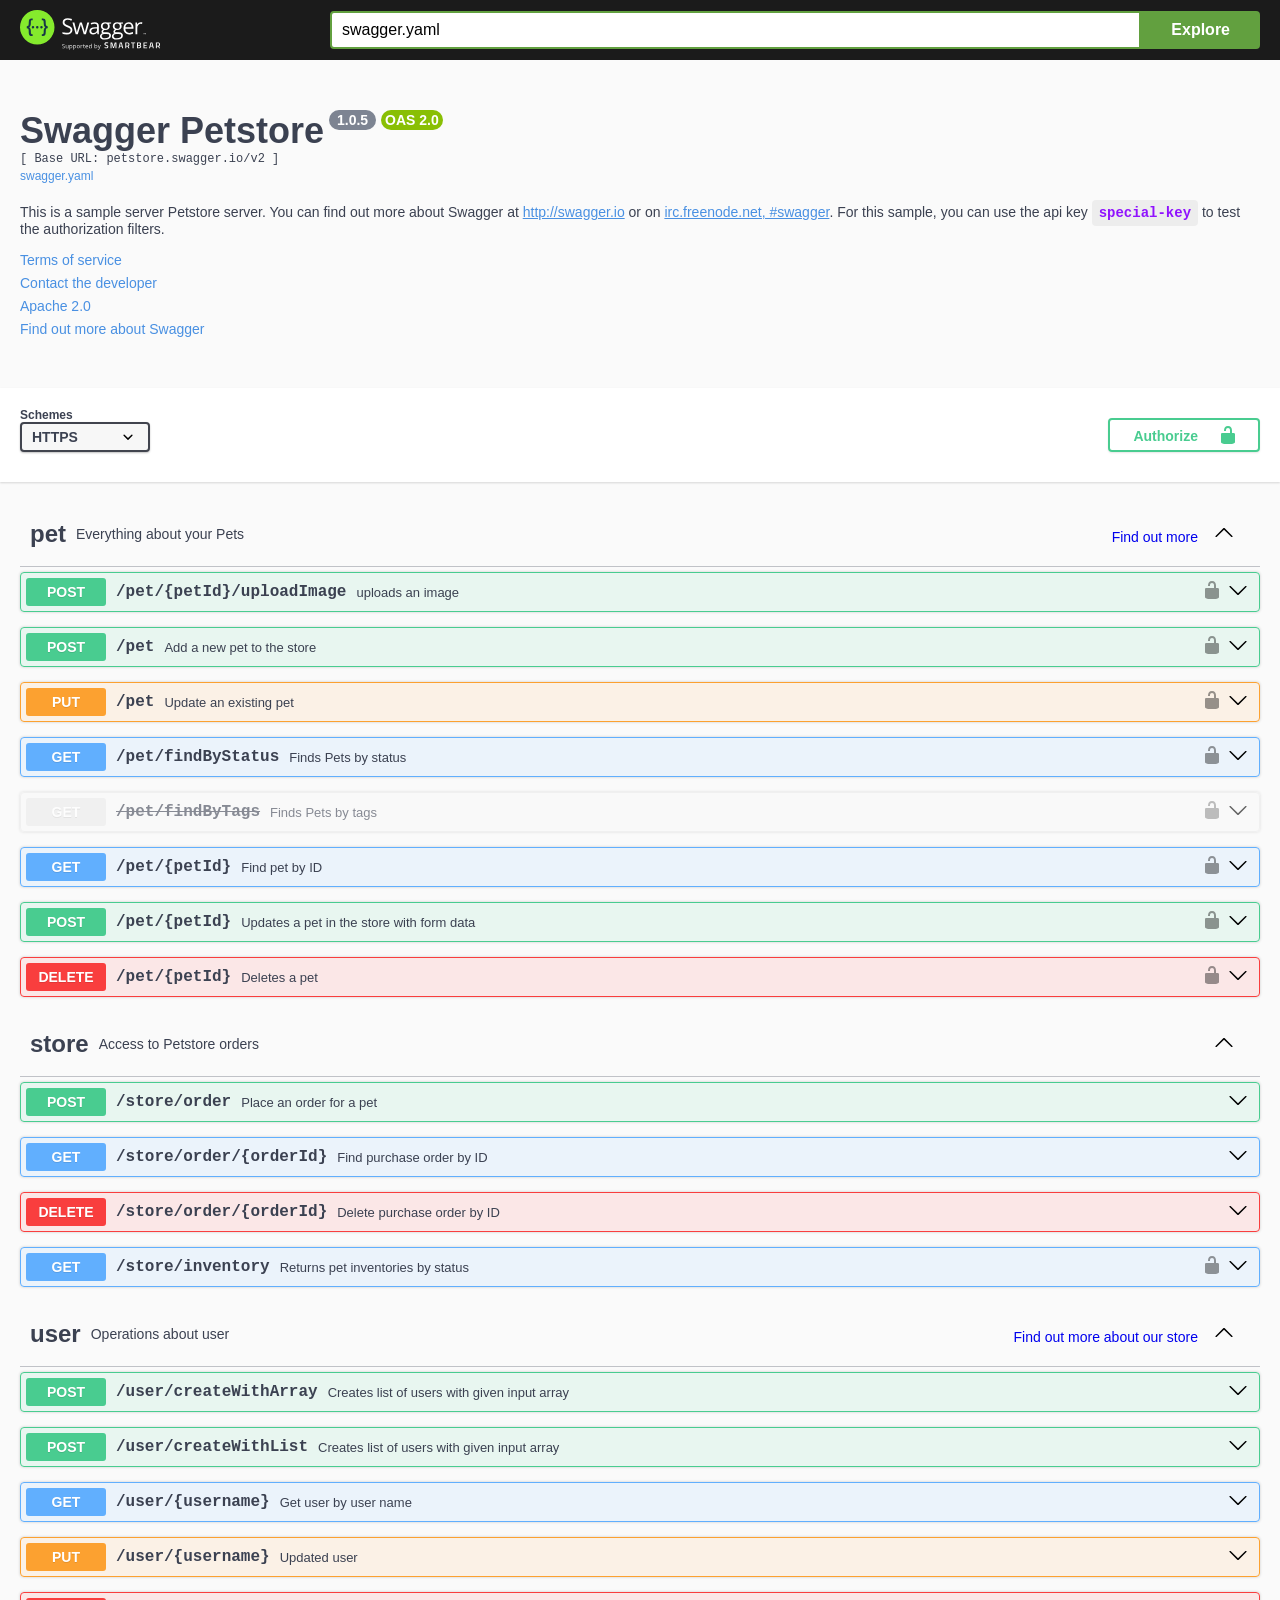
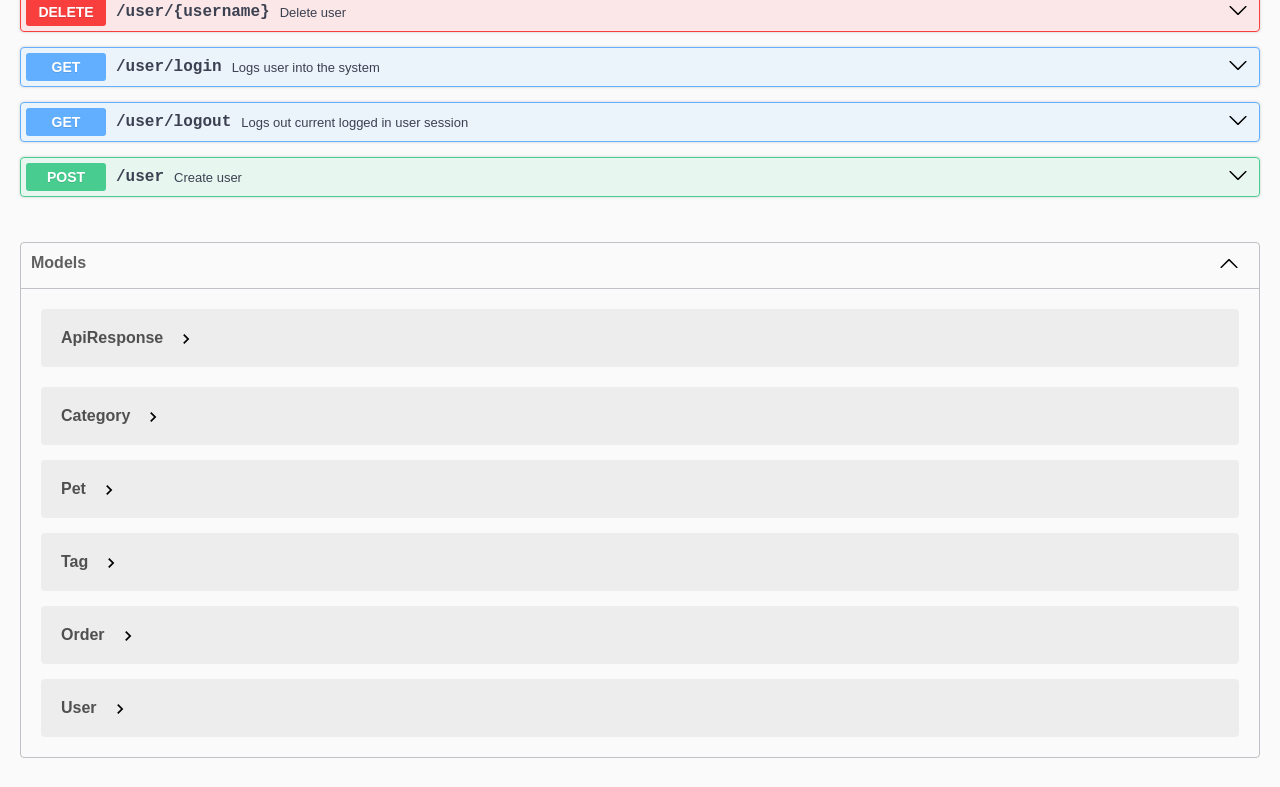
==== index.html @ b748eca7 "Initial commit" ====
<!-- HTML for static distribution bundle build -->
<!DOCTYPE html>
<html lang="en">
  <head>
    <meta charset="UTF-8">
    <title>Swagger UI</title>
    <link rel="stylesheet" type="text/css" href="dist/swagger-ui.css" />
    <link rel="stylesheet" type="text/css" href="dist/index.css" />
    <link rel="icon" type="image/png" href="dist/favicon-32x32.png" sizes="32x32" />
    <link rel="icon" type="image/png" href="dist/favicon-16x16.png" sizes="16x16" />
  </head>

  <body>
    <div id="swagger-ui"></div>
    <script src="dist/swagger-ui-bundle.js" charset="UTF-8"> </script>
    <script src="dist/swagger-ui-standalone-preset.js" charset="UTF-8"> </script>
    <script src="dist/swagger-initializer.js" charset="UTF-8"> </script>
  </body>
</html>
---- dist/swagger-ui.css ----
.swagger-ui{color:#3b4151;font-family:sans-serif/*! normalize.css v7.0.0 | MIT License | github.com/necolas/normalize.css */}.swagger-ui html{line-height:1.15;-ms-text-size-adjust:100%;-webkit-text-size-adjust:100%}.swagger-ui body{margin:0}.swagger-ui article,.swagger-ui aside,.swagger-ui footer,.swagger-ui header,.swagger-ui nav,.swagger-ui section{display:block}.swagger-ui h1{font-size:2em;margin:.67em 0}.swagger-ui figcaption,.swagger-ui figure,.swagger-ui main{display:block}.swagger-ui figure{margin:1em 40px}.swagger-ui hr{box-sizing:content-box;height:0;overflow:visible}.swagger-ui pre{font-family:monospace,monospace;font-size:1em}.swagger-ui a{background-color:transparent;-webkit-text-decoration-skip:objects}.swagger-ui abbr[title]{border-bottom:none;text-decoration:underline;-webkit-text-decoration:underline dotted;text-decoration:underline dotted}.swagger-ui b,.swagger-ui strong{font-weight:inherit;font-weight:bolder}.swagger-ui code,.swagger-ui kbd,.swagger-ui samp{font-family:monospace,monospace;font-size:1em}.swagger-ui dfn{font-style:italic}.swagger-ui mark{background-color:#ff0;color:#000}.swagger-ui small{font-size:80%}.swagger-ui sub,.swagger-ui sup{font-size:75%;line-height:0;position:relative;vertical-align:baseline}.swagger-ui sub{bottom:-.25em}.swagger-ui sup{top:-.5em}.swagger-ui audio,.swagger-ui video{display:inline-block}.swagger-ui audio:not([controls]){display:none;height:0}.swagger-ui img{border-style:none}.swagger-ui svg:not(:root){overflow:hidden}.swagger-ui button,.swagger-ui input,.swagger-ui optgroup,.swagger-ui select,.swagger-ui textarea{font-family:sans-serif;font-size:100%;line-height:1.15;margin:0}.swagger-ui button,.swagger-ui input{overflow:visible}.swagger-ui button,.swagger-ui select{text-transform:none}.swagger-ui [type=reset],.swagger-ui [type=submit],.swagger-ui button,.swagger-ui html [type=button]{-webkit-appearance:button}.swagger-ui [type=button]::-moz-focus-inner,.swagger-ui [type=reset]::-moz-focus-inner,.swagger-ui [type=submit]::-moz-focus-inner,.swagger-ui button::-moz-focus-inner{border-style:none;padding:0}.swagger-ui [type=button]:-moz-focusring,.swagger-ui [type=reset]:-moz-focusring,.swagger-ui [type=submit]:-moz-focusring,.swagger-ui button:-moz-focusring{outline:1px dotted ButtonText}.swagger-ui fieldset{padding:.35em .75em .625em}.swagger-ui legend{box-sizing:border-box;color:inherit;display:table;max-width:100%;padding:0;white-space:normal}.swagger-ui progress{display:inline-block;vertical-align:baseline}.swagger-ui textarea{overflow:auto}.swagger-ui [type=checkbox],.swagger-ui [type=radio]{box-sizing:border-box;padding:0}.swagger-ui [type=number]::-webkit-inner-spin-button,.swagger-ui [type=number]::-webkit-outer-spin-button{height:auto}.swagger-ui [type=search]{-webkit-appearance:textfield;outline-offset:-2px}.swagger-ui [type=search]::-webkit-search-cancel-button,.swagger-ui [type=search]::-webkit-search-decoration{-webkit-appearance:none}.swagger-ui ::-webkit-file-upload-button{-webkit-appearance:button;font:inherit}.swagger-ui details,.swagger-ui menu{display:block}.swagger-ui summary{display:list-item}.swagger-ui canvas{display:inline-block}.swagger-ui [hidden],.swagger-ui template{display:none}.swagger-ui .debug *{outline:1px solid gold}.swagger-ui .debug-white *{outline:1px solid #fff}.swagger-ui .debug-black *{outline:1px solid #000}.swagger-ui .debug-grid{background:transparent url([data-uri]) repeat 0 0}.swagger-ui .debug-grid-16{background:transparent url([data-uri]) repeat 0 0}.swagger-ui .debug-grid-8-solid{background:#fff url([data-uri]) repeat 0 0}.swagger-ui .debug-grid-16-solid{background:#fff url([data-uri]) repeat 0 0}.swagger-ui .border-box,.swagger-ui a,.swagger-ui article,.swagger-ui body,.swagger-ui code,.swagger-ui dd,.swagger-ui div,.swagger-ui dl,.swagger-ui dt,.swagger-ui fieldset,.swagger-ui footer,.swagger-ui form,.swagger-ui h1,.swagger-ui h2,.swagger-ui h3,.swagger-ui h4,.swagger-ui h5,.swagger-ui h6,.swagger-ui header,.swagger-ui html,.swagger-ui input[type=email],.swagger-ui input[type=number],.swagger-ui input[type=password],.swagger-ui input[type=tel],.swagger-ui input[type=text],.swagger-ui input[type=url],.swagger-ui legend,.swagger-ui li,.swagger-ui main,.swagger-ui ol,.swagger-ui p,.swagger-ui pre,.swagger-ui section,.swagger-ui table,.swagger-ui td,.swagger-ui textarea,.swagger-ui th,.swagger-ui tr,.swagger-ui ul{box-sizing:border-box}.swagger-ui .aspect-ratio{height:0;position:relative}.swagger-ui .aspect-ratio--16x9{padding-bottom:56.25%}.swagger-ui .aspect-ratio--9x16{padding-bottom:177.77%}.swagger-ui .aspect-ratio--4x3{padding-bottom:75%}.swagger-ui .aspect-ratio--3x4{padding-bottom:133.33%}.swagger-ui .aspect-ratio--6x4{padding-bottom:66.6%}.swagger-ui .aspect-ratio--4x6{padding-bottom:150%}.swagger-ui .aspect-ratio--8x5{padding-bottom:62.5%}.swagger-ui .aspect-ratio--5x8{padding-bottom:160%}.swagger-ui .aspect-ratio--7x5{padding-bottom:71.42%}.swagger-ui .aspect-ratio--5x7{padding-bottom:140%}.swagger-ui .aspect-ratio--1x1{padding-bottom:100%}.swagger-ui .aspect-ratio--object{bottom:0;height:100%;left:0;position:absolute;right:0;top:0;width:100%;z-index:100}@media screen and (min-width:30em){.swagger-ui .aspect-ratio-ns{height:0;position:relative}.swagger-ui .aspect-ratio--16x9-ns{padding-bottom:56.25%}.swagger-ui .aspect-ratio--9x16-ns{padding-bottom:177.77%}.swagger-ui .aspect-ratio--4x3-ns{padding-bottom:75%}.swagger-ui .aspect-ratio--3x4-ns{padding-bottom:133.33%}.swagger-ui .aspect-ratio--6x4-ns{padding-bottom:66.6%}.swagger-ui .aspect-ratio--4x6-ns{padding-bottom:150%}.swagger-ui .aspect-ratio--8x5-ns{padding-bottom:62.5%}.swagger-ui .aspect-ratio--5x8-ns{padding-bottom:160%}.swagger-ui .aspect-ratio--7x5-ns{padding-bottom:71.42%}.swagger-ui .aspect-ratio--5x7-ns{padding-bottom:140%}.swagger-ui .aspect-ratio--1x1-ns{padding-bottom:100%}.swagger-ui .aspect-ratio--object-ns{bottom:0;height:100%;left:0;position:absolute;right:0;top:0;width:100%;z-index:100}}@media screen and (min-width:30em)and (max-width:60em){.swagger-ui .aspect-ratio-m{height:0;position:relative}.swagger-ui .aspect-ratio--16x9-m{padding-bottom:56.25%}.swagger-ui .aspect-ratio--9x16-m{padding-bottom:177.77%}.swagger-ui .aspect-ratio--4x3-m{padding-bottom:75%}.swagger-ui .aspect-ratio--3x4-m{padding-bottom:133.33%}.swagger-ui .aspect-ratio--6x4-m{padding-bottom:66.6%}.swagger-ui .aspect-ratio--4x6-m{padding-bottom:150%}.swagger-ui .aspect-ratio--8x5-m{padding-bottom:62.5%}.swagger-ui .aspect-ratio--5x8-m{padding-bottom:160%}.swagger-ui .aspect-ratio--7x5-m{padding-bottom:71.42%}.swagger-ui .aspect-ratio--5x7-m{padding-bottom:140%}.swagger-ui .aspect-ratio--1x1-m{padding-bottom:100%}.swagger-ui .aspect-ratio--object-m{bottom:0;height:100%;left:0;position:absolute;right:0;top:0;width:100%;z-index:100}}@media screen and (min-width:60em){.swagger-ui .aspect-ratio-l{height:0;position:relative}.swagger-ui .aspect-ratio--16x9-l{padding-bottom:56.25%}.swagger-ui .aspect-ratio--9x16-l{padding-bottom:177.77%}.swagger-ui .aspect-ratio--4x3-l{padding-bottom:75%}.swagger-ui .aspect-ratio--3x4-l{padding-bottom:133.33%}.swagger-ui .aspect-ratio--6x4-l{padding-bottom:66.6%}.swagger-ui .aspect-ratio--4x6-l{padding-bottom:150%}.swagger-ui .aspect-ratio--8x5-l{padding-bottom:62.5%}.swagger-ui .aspect-ratio--5x8-l{padding-bottom:160%}.swagger-ui .aspect-ratio--7x5-l{padding-bottom:71.42%}.swagger-ui .aspect-ratio--5x7-l{padding-bottom:140%}.swagger-ui .aspect-ratio--1x1-l{padding-bottom:100%}.swagger-ui .aspect-ratio--object-l{bottom:0;height:100%;left:0;position:absolute;right:0;top:0;width:100%;z-index:100}}.swagger-ui img{max-width:100%}.swagger-ui .cover{background-size:cover!important}.swagger-ui .contain{background-size:contain!important}@media screen and (min-width:30em){.swagger-ui .cover-ns{background-size:cover!important}.swagger-ui .contain-ns{background-size:contain!important}}@media screen and (min-width:30em)and (max-width:60em){.swagger-ui .cover-m{background-size:cover!important}.swagger-ui .contain-m{background-size:contain!important}}@media screen and (min-width:60em){.swagger-ui .cover-l{background-size:cover!important}.swagger-ui .contain-l{background-size:contain!important}}.swagger-ui .bg-center{background-position:50%;background-repeat:no-repeat}.swagger-ui .bg-top{background-position:top;background-repeat:no-repeat}.swagger-ui .bg-right{background-position:100%;background-repeat:no-repeat}.swagger-ui .bg-bottom{background-position:bottom;background-repeat:no-repeat}.swagger-ui .bg-left{background-position:0;background-repeat:no-repeat}@media screen and (min-width:30em){.swagger-ui .bg-center-ns{background-position:50%;background-repeat:no-repeat}.swagger-ui .bg-top-ns{background-position:top;background-repeat:no-repeat}.swagger-ui .bg-right-ns{background-position:100%;background-repeat:no-repeat}.swagger-ui .bg-bottom-ns{background-position:bottom;background-repeat:no-repeat}.swagger-ui .bg-left-ns{background-position:0;background-repeat:no-repeat}}@media screen and (min-width:30em)and (max-width:60em){.swagger-ui .bg-center-m{background-position:50%;background-repeat:no-repeat}.swagger-ui .bg-top-m{background-position:top;background-repeat:no-repeat}.swagger-ui .bg-right-m{background-position:100%;background-repeat:no-repeat}.swagger-ui .bg-bottom-m{background-position:bottom;background-repeat:no-repeat}.swagger-ui .bg-left-m{background-position:0;background-repeat:no-repeat}}@media screen and (min-width:60em){.swagger-ui .bg-center-l{background-position:50%;background-repeat:no-repeat}.swagger-ui .bg-top-l{background-position:top;background-repeat:no-repeat}.swagger-ui .bg-right-l{background-position:100%;background-repeat:no-repeat}.swagger-ui .bg-bottom-l{background-position:bottom;background-repeat:no-repeat}.swagger-ui .bg-left-l{background-position:0;background-repeat:no-repeat}}.swagger-ui .outline{outline:1px solid}.swagger-ui .outline-transparent{outline:1px solid transparent}.swagger-ui .outline-0{outline:0}@media screen and (min-width:30em){.swagger-ui .outline-ns{outline:1px solid}.swagger-ui .outline-transparent-ns{outline:1px solid transparent}.swagger-ui .outline-0-ns{outline:0}}@media screen and (min-width:30em)and (max-width:60em){.swagger-ui .outline-m{outline:1px solid}.swagger-ui .outline-transparent-m{outline:1px solid transparent}.swagger-ui .outline-0-m{outline:0}}@media screen and (min-width:60em){.swagger-ui .outline-l{outline:1px solid}.swagger-ui .outline-transparent-l{outline:1px solid transparent}.swagger-ui .outline-0-l{outline:0}}.swagger-ui .ba{border-style:solid;border-width:1px}.swagger-ui .bt{border-top-style:solid;border-top-width:1px}.swagger-ui .br{border-right-style:solid;border-right-width:1px}.swagger-ui .bb{border-bottom-style:solid;border-bottom-width:1px}.swagger-ui .bl{border-left-style:solid;border-left-width:1px}.swagger-ui .bn{border-style:none;border-width:0}@media screen and (min-width:30em){.swagger-ui .ba-ns{border-style:solid;border-width:1px}.swagger-ui .bt-ns{border-top-style:solid;border-top-width:1px}.swagger-ui .br-ns{border-right-style:solid;border-right-width:1px}.swagger-ui .bb-ns{border-bottom-style:solid;border-bottom-width:1px}.swagger-ui .bl-ns{border-left-style:solid;border-left-width:1px}.swagger-ui .bn-ns{border-style:none;border-width:0}}@media screen and (min-width:30em)and (max-width:60em){.swagger-ui .ba-m{border-style:solid;border-width:1px}.swagger-ui .bt-m{border-top-style:solid;border-top-width:1px}.swagger-ui .br-m{border-right-style:solid;border-right-width:1px}.swagger-ui .bb-m{border-bottom-style:solid;border-bottom-width:1px}.swagger-ui .bl-m{border-left-style:solid;border-left-width:1px}.swagger-ui .bn-m{border-style:none;border-width:0}}@media screen and (min-width:60em){.swagger-ui .ba-l{border-style:solid;border-width:1px}.swagger-ui .bt-l{border-top-style:solid;border-top-width:1px}.swagger-ui .br-l{border-right-style:solid;border-right-width:1px}.swagger-ui .bb-l{border-bottom-style:solid;border-bottom-width:1px}.swagger-ui .bl-l{border-left-style:solid;border-left-width:1px}.swagger-ui .bn-l{border-style:none;border-width:0}}.swagger-ui .b--black{border-color:#000}.swagger-ui .b--near-black{border-color:#111}.swagger-ui .b--dark-gray{border-color:#333}.swagger-ui .b--mid-gray{border-color:#555}.swagger-ui .b--gray{border-color:#777}.swagger-ui .b--silver{border-color:#999}.swagger-ui .b--light-silver{border-color:#aaa}.swagger-ui .b--moon-gray{border-color:#ccc}.swagger-ui .b--light-gray{border-color:#eee}.swagger-ui .b--near-white{border-color:#f4f4f4}.swagger-ui .b--white{border-color:#fff}.swagger-ui .b--white-90{border-color:hsla(0,0%,100%,.9)}.swagger-ui .b--white-80{border-color:hsla(0,0%,100%,.8)}.swagger-ui .b--white-70{border-color:hsla(0,0%,100%,.7)}.swagger-ui .b--white-60{border-color:hsla(0,0%,100%,.6)}.swagger-ui .b--white-50{border-color:hsla(0,0%,100%,.5)}.swagger-ui .b--white-40{border-color:hsla(0,0%,100%,.4)}.swagger-ui .b--white-30{border-color:hsla(0,0%,100%,.3)}.swagger-ui .b--white-20{border-color:hsla(0,0%,100%,.2)}.swagger-ui .b--white-10{border-color:hsla(0,0%,100%,.1)}.swagger-ui .b--white-05{border-color:hsla(0,0%,100%,.05)}.swagger-ui .b--white-025{border-color:hsla(0,0%,100%,.025)}.swagger-ui .b--white-0125{border-color:hsla(0,0%,100%,.013)}.swagger-ui .b--black-90{border-color:rgba(0,0,0,.9)}.swagger-ui .b--black-80{border-color:rgba(0,0,0,.8)}.swagger-ui .b--black-70{border-color:rgba(0,0,0,.7)}.swagger-ui .b--black-60{border-color:rgba(0,0,0,.6)}.swagger-ui .b--black-50{border-color:rgba(0,0,0,.5)}.swagger-ui .b--black-40{border-color:rgba(0,0,0,.4)}.swagger-ui .b--black-30{border-color:rgba(0,0,0,.3)}.swagger-ui .b--black-20{border-color:rgba(0,0,0,.2)}.swagger-ui .b--black-10{border-color:rgba(0,0,0,.1)}.swagger-ui .b--black-05{border-color:rgba(0,0,0,.05)}.swagger-ui .b--black-025{border-color:rgba(0,0,0,.025)}.swagger-ui .b--black-0125{border-color:rgba(0,0,0,.013)}.swagger-ui .b--dark-red{border-color:#e7040f}.swagger-ui .b--red{border-color:#ff4136}.swagger-ui .b--light-red{border-color:#ff725c}.swagger-ui .b--orange{border-color:#ff6300}.swagger-ui .b--gold{border-color:#ffb700}.swagger-ui .b--yellow{border-color:gold}.swagger-ui .b--light-yellow{border-color:#fbf1a9}.swagger-ui .b--purple{border-color:#5e2ca5}.swagger-ui .b--light-purple{border-color:#a463f2}.swagger-ui .b--dark-pink{border-color:#d5008f}.swagger-ui .b--hot-pink{border-color:#ff41b4}.swagger-ui .b--pink{border-color:#ff80cc}.swagger-ui .b--light-pink{border-color:#ffa3d7}.swagger-ui .b--dark-green{border-color:#137752}.swagger-ui .b--green{border-color:#19a974}.swagger-ui .b--light-green{border-color:#9eebcf}.swagger-ui .b--navy{border-color:#001b44}.swagger-ui .b--dark-blue{border-color:#00449e}.swagger-ui .b--blue{border-color:#357edd}.swagger-ui .b--light-blue{border-color:#96ccff}.swagger-ui .b--lightest-blue{border-color:#cdecff}.swagger-ui .b--washed-blue{border-color:#f6fffe}.swagger-ui .b--washed-green{border-color:#e8fdf5}.swagger-ui .b--washed-yellow{border-color:#fffceb}.swagger-ui .b--washed-red{border-color:#ffdfdf}.swagger-ui .b--transparent{border-color:transparent}.swagger-ui .b--inherit{border-color:inherit}.swagger-ui .br0{border-radius:0}.swagger-ui .br1{border-radius:.125rem}.swagger-ui .br2{border-radius:.25rem}.swagger-ui .br3{border-radius:.5rem}.swagger-ui .br4{border-radius:1rem}.swagger-ui .br-100{border-radius:100%}.swagger-ui .br-pill{border-radius:9999px}.swagger-ui .br--bottom{border-top-left-radius:0;border-top-right-radius:0}.swagger-ui .br--top{border-bottom-left-radius:0;border-bottom-right-radius:0}.swagger-ui .br--right{border-bottom-left-radius:0;border-top-left-radius:0}.swagger-ui .br--left{border-bottom-right-radius:0;border-top-right-radius:0}@media screen and (min-width:30em){.swagger-ui .br0-ns{border-radius:0}.swagger-ui .br1-ns{border-radius:.125rem}.swagger-ui .br2-ns{border-radius:.25rem}.swagger-ui .br3-ns{border-radius:.5rem}.swagger-ui .br4-ns{border-radius:1rem}.swagger-ui .br-100-ns{border-radius:100%}.swagger-ui .br-pill-ns{border-radius:9999px}.swagger-ui .br--bottom-ns{border-top-left-radius:0;border-top-right-radius:0}.swagger-ui .br--top-ns{border-bottom-left-radius:0;border-bottom-right-radius:0}.swagger-ui .br--right-ns{border-bottom-left-radius:0;border-top-left-radius:0}.swagger-ui .br--left-ns{border-bottom-right-radius:0;border-top-right-radius:0}}@media screen and (min-width:30em)and (max-width:60em){.swagger-ui .br0-m{border-radius:0}.swagger-ui .br1-m{border-radius:.125rem}.swagger-ui .br2-m{border-radius:.25rem}.swagger-ui .br3-m{border-radius:.5rem}.swagger-ui .br4-m{border-radius:1rem}.swagger-ui .br-100-m{border-radius:100%}.swagger-ui .br-pill-m{border-radius:9999px}.swagger-ui .br--bottom-m{border-top-left-radius:0;border-top-right-radius:0}.swagger-ui .br--top-m{border-bottom-left-radius:0;border-bottom-right-radius:0}.swagger-ui .br--right-m{border-bottom-left-radius:0;border-top-left-radius:0}.swagger-ui .br--left-m{border-bottom-right-radius:0;border-top-right-radius:0}}@media screen and (min-width:60em){.swagger-ui .br0-l{border-radius:0}.swagger-ui .br1-l{border-radius:.125rem}.swagger-ui .br2-l{border-radius:.25rem}.swagger-ui .br3-l{border-radius:.5rem}.swagger-ui .br4-l{border-radius:1rem}.swagger-ui .br-100-l{border-radius:100%}.swagger-ui .br-pill-l{border-radius:9999px}.swagger-ui .br--bottom-l{border-top-left-radius:0;border-top-right-radius:0}.swagger-ui .br--top-l{border-bottom-left-radius:0;border-bottom-right-radius:0}.swagger-ui .br--right-l{border-bottom-left-radius:0;border-top-left-radius:0}.swagger-ui .br--left-l{border-bottom-right-radius:0;border-top-right-radius:0}}.swagger-ui .b--dotted{border-style:dotted}.swagger-ui .b--dashed{border-style:dashed}.swagger-ui .b--solid{border-style:solid}.swagger-ui .b--none{border-style:none}@media screen and (min-width:30em){.swagger-ui .b--dotted-ns{border-style:dotted}.swagger-ui .b--dashed-ns{border-style:dashed}.swagger-ui .b--solid-ns{border-style:solid}.swagger-ui .b--none-ns{border-style:none}}@media screen and (min-width:30em)and (max-width:60em){.swagger-ui .b--dotted-m{border-style:dotted}.swagger-ui .b--dashed-m{border-style:dashed}.swagger-ui .b--solid-m{border-style:solid}.swagger-ui .b--none-m{border-style:none}}@media screen and (min-width:60em){.swagger-ui .b--dotted-l{border-style:dotted}.swagger-ui .b--dashed-l{border-style:dashed}.swagger-ui .b--solid-l{border-style:solid}.swagger-ui .b--none-l{border-style:none}}.swagger-ui .bw0{border-width:0}.swagger-ui .bw1{border-width:.125rem}.swagger-ui .bw2{border-width:.25rem}.swagger-ui .bw3{border-width:.5rem}.swagger-ui .bw4{border-width:1rem}.swagger-ui .bw5{border-width:2rem}.swagger-ui .bt-0{border-top-width:0}.swagger-ui .br-0{border-right-width:0}.swagger-ui .bb-0{border-bottom-width:0}.swagger-ui .bl-0{border-left-width:0}@media screen and (min-width:30em){.swagger-ui .bw0-ns{border-width:0}.swagger-ui .bw1-ns{border-width:.125rem}.swagger-ui .bw2-ns{border-width:.25rem}.swagger-ui .bw3-ns{border-width:.5rem}.swagger-ui .bw4-ns{border-width:1rem}.swagger-ui .bw5-ns{border-width:2rem}.swagger-ui .bt-0-ns{border-top-width:0}.swagger-ui .br-0-ns{border-right-width:0}.swagger-ui .bb-0-ns{border-bottom-width:0}.swagger-ui .bl-0-ns{border-left-width:0}}@media screen and (min-width:30em)and (max-width:60em){.swagger-ui .bw0-m{border-width:0}.swagger-ui .bw1-m{border-width:.125rem}.swagger-ui .bw2-m{border-width:.25rem}.swagger-ui .bw3-m{border-width:.5rem}.swagger-ui .bw4-m{border-width:1rem}.swagger-ui .bw5-m{border-width:2rem}.swagger-ui .bt-0-m{border-top-width:0}.swagger-ui .br-0-m{border-right-width:0}.swagger-ui .bb-0-m{border-bottom-width:0}.swagger-ui .bl-0-m{border-left-width:0}}@media screen and (min-width:60em){.swagger-ui .bw0-l{border-width:0}.swagger-ui .bw1-l{border-width:.125rem}.swagger-ui .bw2-l{border-width:.25rem}.swagger-ui .bw3-l{border-width:.5rem}.swagger-ui .bw4-l{border-width:1rem}.swagger-ui .bw5-l{border-width:2rem}.swagger-ui .bt-0-l{border-top-width:0}.swagger-ui .br-0-l{border-right-width:0}.swagger-ui .bb-0-l{border-bottom-width:0}.swagger-ui .bl-0-l{border-left-width:0}}.swagger-ui .shadow-1{box-shadow:0 0 4px 2px rgba(0,0,0,.2)}.swagger-ui .shadow-2{box-shadow:0 0 8px 2px rgba(0,0,0,.2)}.swagger-ui .shadow-3{box-shadow:2px 2px 4px 2px rgba(0,0,0,.2)}.swagger-ui .shadow-4{box-shadow:2px 2px 8px 0 rgba(0,0,0,.2)}.swagger-ui .shadow-5{box-shadow:4px 4px 8px 0 rgba(0,0,0,.2)}@media screen and (min-width:30em){.swagger-ui .shadow-1-ns{box-shadow:0 0 4px 2px rgba(0,0,0,.2)}.swagger-ui .shadow-2-ns{box-shadow:0 0 8px 2px rgba(0,0,0,.2)}.swagger-ui .shadow-3-ns{box-shadow:2px 2px 4px 2px rgba(0,0,0,.2)}.swagger-ui .shadow-4-ns{box-shadow:2px 2px 8px 0 rgba(0,0,0,.2)}.swagger-ui .shadow-5-ns{box-shadow:4px 4px 8px 0 rgba(0,0,0,.2)}}@media screen and (min-width:30em)and (max-width:60em){.swagger-ui .shadow-1-m{box-shadow:0 0 4px 2px rgba(0,0,0,.2)}.swagger-ui .shadow-2-m{box-shadow:0 0 8px 2px rgba(0,0,0,.2)}.swagger-ui .shadow-3-m{box-shadow:2px 2px 4px 2px rgba(0,0,0,.2)}.swagger-ui .shadow-4-m{box-shadow:2px 2px 8px 0 rgba(0,0,0,.2)}.swagger-ui .shadow-5-m{box-shadow:4px 4px 8px 0 rgba(0,0,0,.2)}}@media screen and (min-width:60em){.swagger-ui .shadow-1-l{box-shadow:0 0 4px 2px rgba(0,0,0,.2)}.swagger-ui .shadow-2-l{box-shadow:0 0 8px 2px rgba(0,0,0,.2)}.swagger-ui .shadow-3-l{box-shadow:2px 2px 4px 2px rgba(0,0,0,.2)}.swagger-ui .shadow-4-l{box-shadow:2px 2px 8px 0 rgba(0,0,0,.2)}.swagger-ui .shadow-5-l{box-shadow:4px 4px 8px 0 rgba(0,0,0,.2)}}.swagger-ui .pre{overflow-x:auto;overflow-y:hidden;overflow:scroll}.swagger-ui .top-0{top:0}.swagger-ui .right-0{right:0}.swagger-ui .bottom-0{bottom:0}.swagger-ui .left-0{left:0}.swagger-ui .top-1{top:1rem}.swagger-ui .right-1{right:1rem}.swagger-ui .bottom-1{bottom:1rem}.swagger-ui .left-1{left:1rem}.swagger-ui .top-2{top:2rem}.swagger-ui .right-2{right:2rem}.swagger-ui .bottom-2{bottom:2rem}.swagger-ui .left-2{left:2rem}.swagger-ui .top--1{top:-1rem}.swagger-ui .right--1{right:-1rem}.swagger-ui .bottom--1{bottom:-1rem}.swagger-ui .left--1{left:-1rem}.swagger-ui .top--2{top:-2rem}.swagger-ui .right--2{right:-2rem}.swagger-ui .bottom--2{bottom:-2rem}.swagger-ui .left--2{left:-2rem}.swagger-ui .absolute--fill{bottom:0;left:0;right:0;top:0}@media screen and (min-width:30em){.swagger-ui .top-0-ns{top:0}.swagger-ui .left-0-ns{left:0}.swagger-ui .right-0-ns{right:0}.swagger-ui .bottom-0-ns{bottom:0}.swagger-ui .top-1-ns{top:1rem}.swagger-ui .left-1-ns{left:1rem}.swagger-ui .right-1-ns{right:1rem}.swagger-ui .bottom-1-ns{bottom:1rem}.swagger-ui .top-2-ns{top:2rem}.swagger-ui .left-2-ns{left:2rem}.swagger-ui .right-2-ns{right:2rem}.swagger-ui .bottom-2-ns{bottom:2rem}.swagger-ui .top--1-ns{top:-1rem}.swagger-ui .right--1-ns{right:-1rem}.swagger-ui .bottom--1-ns{bottom:-1rem}.swagger-ui .left--1-ns{left:-1rem}.swagger-ui .top--2-ns{top:-2rem}.swagger-ui .right--2-ns{right:-2rem}.swagger-ui .bottom--2-ns{bottom:-2rem}.swagger-ui .left--2-ns{left:-2rem}.swagger-ui .absolute--fill-ns{bottom:0;left:0;right:0;top:0}}@media screen and (min-width:30em)and (max-width:60em){.swagger-ui .top-0-m{top:0}.swagger-ui .left-0-m{left:0}.swagger-ui .right-0-m{right:0}.swagger-ui .bottom-0-m{bottom:0}.swagger-ui .top-1-m{top:1rem}.swagger-ui .left-1-m{left:1rem}.swagger-ui .right-1-m{right:1rem}.swagger-ui .bottom-1-m{bottom:1rem}.swagger-ui .top-2-m{top:2rem}.swagger-ui .left-2-m{left:2rem}.swagger-ui .right-2-m{right:2rem}.swagger-ui .bottom-2-m{bottom:2rem}.swagger-ui .top--1-m{top:-1rem}.swagger-ui .right--1-m{right:-1rem}.swagger-ui .bottom--1-m{bottom:-1rem}.swagger-ui .left--1-m{left:-1rem}.swagger-ui .top--2-m{top:-2rem}.swagger-ui .right--2-m{right:-2rem}.swagger-ui .bottom--2-m{bottom:-2rem}.swagger-ui .left--2-m{left:-2rem}.swagger-ui .absolute--fill-m{bottom:0;left:0;right:0;top:0}}@media screen and (min-width:60em){.swagger-ui .top-0-l{top:0}.swagger-ui .left-0-l{left:0}.swagger-ui .right-0-l{right:0}.swagger-ui .bottom-0-l{bottom:0}.swagger-ui .top-1-l{top:1rem}.swagger-ui .left-1-l{left:1rem}.swagger-ui .right-1-l{right:1rem}.swagger-ui .bottom-1-l{bottom:1rem}.swagger-ui .top-2-l{top:2rem}.swagger-ui .left-2-l{left:2rem}.swagger-ui .right-2-l{right:2rem}.swagger-ui .bottom-2-l{bottom:2rem}.swagger-ui .top--1-l{top:-1rem}.swagger-ui .right--1-l{right:-1rem}.swagger-ui .bottom--1-l{bottom:-1rem}.swagger-ui .left--1-l{left:-1rem}.swagger-ui .top--2-l{top:-2rem}.swagger-ui .right--2-l{right:-2rem}.swagger-ui .bottom--2-l{bottom:-2rem}.swagger-ui .left--2-l{left:-2rem}.swagger-ui .absolute--fill-l{bottom:0;left:0;right:0;top:0}}.swagger-ui .cf:after,.swagger-ui .cf:before{content:" ";display:table}.swagger-ui .cf:after{clear:both}.swagger-ui .cf{zoom:1}.swagger-ui .cl{clear:left}.swagger-ui .cr{clear:right}.swagger-ui .cb{clear:both}.swagger-ui .cn{clear:none}@media screen and (min-width:30em){.swagger-ui .cl-ns{clear:left}.swagger-ui .cr-ns{clear:right}.swagger-ui .cb-ns{clear:both}.swagger-ui .cn-ns{clear:none}}@media screen and (min-width:30em)and (max-width:60em){.swagger-ui .cl-m{clear:left}.swagger-ui .cr-m{clear:right}.swagger-ui .cb-m{clear:both}.swagger-ui .cn-m{clear:none}}@media screen and (min-width:60em){.swagger-ui .cl-l{clear:left}.swagger-ui .cr-l{clear:right}.swagger-ui .cb-l{clear:both}.swagger-ui .cn-l{clear:none}}.swagger-ui .flex{display:flex}.swagger-ui .inline-flex{display:inline-flex}.swagger-ui .flex-auto{flex:1 1 auto;min-height:0;min-width:0}.swagger-ui .flex-none{flex:none}.swagger-ui .flex-column{flex-direction:column}.swagger-ui .flex-row{flex-direction:row}.swagger-ui .flex-wrap{flex-wrap:wrap}.swagger-ui .flex-nowrap{flex-wrap:nowrap}.swagger-ui .flex-wrap-reverse{flex-wrap:wrap-reverse}.swagger-ui .flex-column-reverse{flex-direction:column-reverse}.swagger-ui .flex-row-reverse{flex-direction:row-reverse}.swagger-ui .items-start{align-items:flex-start}.swagger-ui .items-end{align-items:flex-end}.swagger-ui .items-center{align-items:center}.swagger-ui .items-baseline{align-items:baseline}.swagger-ui .items-stretch{align-items:stretch}.swagger-ui .self-start{align-self:flex-start}.swagger-ui .self-end{align-self:flex-end}.swagger-ui .self-center{align-self:center}.swagger-ui .self-baseline{align-self:baseline}.swagger-ui .self-stretch{align-self:stretch}.swagger-ui .justify-start{justify-content:flex-start}.swagger-ui .justify-end{justify-content:flex-end}.swagger-ui .justify-center{justify-content:center}.swagger-ui .justify-between{justify-content:space-between}.swagger-ui .justify-around{justify-content:space-around}.swagger-ui .content-start{align-content:flex-start}.swagger-ui .content-end{align-content:flex-end}.swagger-ui .content-center{align-content:center}.swagger-ui .content-between{align-content:space-between}.swagger-ui .content-around{align-content:space-around}.swagger-ui .content-stretch{align-content:stretch}.swagger-ui .order-0{order:0}.swagger-ui .order-1{order:1}.swagger-ui .order-2{order:2}.swagger-ui .order-3{order:3}.swagger-ui .order-4{order:4}.swagger-ui .order-5{order:5}.swagger-ui .order-6{order:6}.swagger-ui .order-7{order:7}.swagger-ui .order-8{order:8}.swagger-ui .order-last{order:99999}.swagger-ui .flex-grow-0{flex-grow:0}.swagger-ui .flex-grow-1{flex-grow:1}.swagger-ui .flex-shrink-0{flex-shrink:0}.swagger-ui .flex-shrink-1{flex-shrink:1}@media screen and (min-width:30em){.swagger-ui .flex-ns{display:flex}.swagger-ui .inline-flex-ns{display:inline-flex}.swagger-ui .flex-auto-ns{flex:1 1 auto;min-height:0;min-width:0}.swagger-ui .flex-none-ns{flex:none}.swagger-ui .flex-column-ns{flex-direction:column}.swagger-ui .flex-row-ns{flex-direction:row}.swagger-ui .flex-wrap-ns{flex-wrap:wrap}.swagger-ui .flex-nowrap-ns{flex-wrap:nowrap}.swagger-ui .flex-wrap-reverse-ns{flex-wrap:wrap-reverse}.swagger-ui .flex-column-reverse-ns{flex-direction:column-reverse}.swagger-ui .flex-row-reverse-ns{flex-direction:row-reverse}.swagger-ui .items-start-ns{align-items:flex-start}.swagger-ui .items-end-ns{align-items:flex-end}.swagger-ui .items-center-ns{align-items:center}.swagger-ui .items-baseline-ns{align-items:baseline}.swagger-ui .items-stretch-ns{align-items:stretch}.swagger-ui .self-start-ns{align-self:flex-start}.swagger-ui .self-end-ns{align-self:flex-end}.swagger-ui .self-center-ns{align-self:center}.swagger-ui .self-baseline-ns{align-self:baseline}.swagger-ui .self-stretch-ns{align-self:stretch}.swagger-ui .justify-start-ns{justify-content:flex-start}.swagger-ui .justify-end-ns{justify-content:flex-end}.swagger-ui .justify-center-ns{justify-content:center}.swagger-ui .justify-between-ns{justify-content:space-between}.swagger-ui .justify-around-ns{justify-content:space-around}.swagger-ui .content-start-ns{align-content:flex-start}.swagger-ui .content-end-ns{align-content:flex-end}.swagger-ui .content-center-ns{align-content:center}.swagger-ui .content-between-ns{align-content:space-between}.swagger-ui .content-around-ns{align-content:space-around}.swagger-ui .content-stretch-ns{align-content:stretch}.swagger-ui .order-0-ns{order:0}.swagger-ui .order-1-ns{order:1}.swagger-ui .order-2-ns{order:2}.swagger-ui .order-3-ns{order:3}.swagger-ui .order-4-ns{order:4}.swagger-ui .order-5-ns{order:5}.swagger-ui .order-6-ns{order:6}.swagger-ui .order-7-ns{order:7}.swagger-ui .order-8-ns{order:8}.swagger-ui .order-last-ns{order:99999}.swagger-ui .flex-grow-0-ns{flex-grow:0}.swagger-ui .flex-grow-1-ns{flex-grow:1}.swagger-ui .flex-shrink-0-ns{flex-shrink:0}.swagger-ui .flex-shrink-1-ns{flex-shrink:1}}@media screen and (min-width:30em)and (max-width:60em){.swagger-ui .flex-m{display:flex}.swagger-ui .inline-flex-m{display:inline-flex}.swagger-ui .flex-auto-m{flex:1 1 auto;min-height:0;min-width:0}.swagger-ui .flex-none-m{flex:none}.swagger-ui .flex-column-m{flex-direction:column}.swagger-ui .flex-row-m{flex-direction:row}.swagger-ui .flex-wrap-m{flex-wrap:wrap}.swagger-ui .flex-nowrap-m{flex-wrap:nowrap}.swagger-ui .flex-wrap-reverse-m{flex-wrap:wrap-reverse}.swagger-ui .flex-column-reverse-m{flex-direction:column-reverse}.swagger-ui .flex-row-reverse-m{flex-direction:row-reverse}.swagger-ui .items-start-m{align-items:flex-start}.swagger-ui .items-end-m{align-items:flex-end}.swagger-ui .items-center-m{align-items:center}.swagger-ui .items-baseline-m{align-items:baseline}.swagger-ui .items-stretch-m{align-items:stretch}.swagger-ui .self-start-m{align-self:flex-start}.swagger-ui .self-end-m{align-self:flex-end}.swagger-ui .self-center-m{align-self:center}.swagger-ui .self-baseline-m{align-self:baseline}.swagger-ui .self-stretch-m{align-self:stretch}.swagger-ui .justify-start-m{justify-content:flex-start}.swagger-ui .justify-end-m{justify-content:flex-end}.swagger-ui .justify-center-m{justify-content:center}.swagger-ui .justify-between-m{justify-content:space-between}.swagger-ui .justify-around-m{justify-content:space-around}.swagger-ui .content-start-m{align-content:flex-start}.swagger-ui .content-end-m{align-content:flex-end}.swagger-ui .content-center-m{align-content:center}.swagger-ui .content-between-m{align-content:space-between}.swagger-ui .content-around-m{align-content:space-around}.swagger-ui .content-stretch-m{align-content:stretch}.swagger-ui .order-0-m{order:0}.swagger-ui .order-1-m{order:1}.swagger-ui .order-2-m{order:2}.swagger-ui .order-3-m{order:3}.swagger-ui .order-4-m{order:4}.swagger-ui .order-5-m{order:5}.swagger-ui .order-6-m{order:6}.swagger-ui .order-7-m{order:7}.swagger-ui .order-8-m{order:8}.swagger-ui .order-last-m{order:99999}.swagger-ui .flex-grow-0-m{flex-grow:0}.swagger-ui .flex-grow-1-m{flex-grow:1}.swagger-ui .flex-shrink-0-m{flex-shrink:0}.swagger-ui .flex-shrink-1-m{flex-shrink:1}}@media screen and (min-width:60em){.swagger-ui .flex-l{display:flex}.swagger-ui .inline-flex-l{display:inline-flex}.swagger-ui .flex-auto-l{flex:1 1 auto;min-height:0;min-width:0}.swagger-ui .flex-none-l{flex:none}.swagger-ui .flex-column-l{flex-direction:column}.swagger-ui .flex-row-l{flex-direction:row}.swagger-ui .flex-wrap-l{flex-wrap:wrap}.swagger-ui .flex-nowrap-l{flex-wrap:nowrap}.swagger-ui .flex-wrap-reverse-l{flex-wrap:wrap-reverse}.swagger-ui .flex-column-reverse-l{flex-direction:column-reverse}.swagger-ui .flex-row-reverse-l{flex-direction:row-reverse}.swagger-ui .items-start-l{align-items:flex-start}.swagger-ui .items-end-l{align-items:flex-end}.swagger-ui .items-center-l{align-items:center}.swagger-ui .items-baseline-l{align-items:baseline}.swagger-ui .items-stretch-l{align-items:stretch}.swagger-ui .self-start-l{align-self:flex-start}.swagger-ui .self-end-l{align-self:flex-end}.swagger-ui .self-center-l{align-self:center}.swagger-ui .self-baseline-l{align-self:baseline}.swagger-ui .self-stretch-l{align-self:stretch}.swagger-ui .justify-start-l{justify-content:flex-start}.swagger-ui .justify-end-l{justify-content:flex-end}.swagger-ui .justify-center-l{justify-content:center}.swagger-ui .justify-between-l{justify-content:space-between}.swagger-ui .justify-around-l{justify-content:space-around}.swagger-ui .content-start-l{align-content:flex-start}.swagger-ui .content-end-l{align-content:flex-end}.swagger-ui .content-center-l{align-content:center}.swagger-ui .content-between-l{align-content:space-between}.swagger-ui .content-around-l{align-content:space-around}.swagger-ui .content-stretch-l{align-content:stretch}.swagger-ui .order-0-l{order:0}.swagger-ui .order-1-l{order:1}.swagger-ui .order-2-l{order:2}.swagger-ui .order-3-l{order:3}.swagger-ui .order-4-l{order:4}.swagger-ui .order-5-l{order:5}.swagger-ui .order-6-l{order:6}.swagger-ui .order-7-l{order:7}.swagger-ui .order-8-l{order:8}.swagger-ui .order-last-l{order:99999}.swagger-ui .flex-grow-0-l{flex-grow:0}.swagger-ui .flex-grow-1-l{flex-grow:1}.swagger-ui .flex-shrink-0-l{flex-shrink:0}.swagger-ui .flex-shrink-1-l{flex-shrink:1}}.swagger-ui .dn{display:none}.swagger-ui .di{display:inline}.swagger-ui .db{display:block}.swagger-ui .dib{display:inline-block}.swagger-ui .dit{display:inline-table}.swagger-ui .dt{display:table}.swagger-ui .dtc{display:table-cell}.swagger-ui .dt-row{display:table-row}.swagger-ui .dt-row-group{display:table-row-group}.swagger-ui .dt-column{display:table-column}.swagger-ui .dt-column-group{display:table-column-group}.swagger-ui .dt--fixed{table-layout:fixed;width:100%}@media screen and (min-width:30em){.swagger-ui .dn-ns{display:none}.swagger-ui .di-ns{display:inline}.swagger-ui .db-ns{display:block}.swagger-ui .dib-ns{display:inline-block}.swagger-ui .dit-ns{display:inline-table}.swagger-ui .dt-ns{display:table}.swagger-ui .dtc-ns{display:table-cell}.swagger-ui .dt-row-ns{display:table-row}.swagger-ui .dt-row-group-ns{display:table-row-group}.swagger-ui .dt-column-ns{display:table-column}.swagger-ui .dt-column-group-ns{display:table-column-group}.swagger-ui .dt--fixed-ns{table-layout:fixed;width:100%}}@media screen and (min-width:30em)and (max-width:60em){.swagger-ui .dn-m{display:none}.swagger-ui .di-m{display:inline}.swagger-ui .db-m{display:block}.swagger-ui .dib-m{display:inline-block}.swagger-ui .dit-m{display:inline-table}.swagger-ui .dt-m{display:table}.swagger-ui .dtc-m{display:table-cell}.swagger-ui .dt-row-m{display:table-row}.swagger-ui .dt-row-group-m{display:table-row-group}.swagger-ui .dt-column-m{display:table-column}.swagger-ui .dt-column-group-m{display:table-column-group}.swagger-ui .dt--fixed-m{table-layout:fixed;width:100%}}@media screen and (min-width:60em){.swagger-ui .dn-l{display:none}.swagger-ui .di-l{display:inline}.swagger-ui .db-l{display:block}.swagger-ui .dib-l{display:inline-block}.swagger-ui .dit-l{display:inline-table}.swagger-ui .dt-l{display:table}.swagger-ui .dtc-l{display:table-cell}.swagger-ui .dt-row-l{display:table-row}.swagger-ui .dt-row-group-l{display:table-row-group}.swagger-ui .dt-column-l{display:table-column}.swagger-ui .dt-column-group-l{display:table-column-group}.swagger-ui .dt--fixed-l{table-layout:fixed;width:100%}}.swagger-ui .fl{_display:inline;float:left}.swagger-ui .fr{_display:inline;float:right}.swagger-ui .fn{float:none}@media screen and (min-width:30em){.swagger-ui .fl-ns{_display:inline;float:left}.swagger-ui .fr-ns{_display:inline;float:right}.swagger-ui .fn-ns{float:none}}@media screen and (min-width:30em)and (max-width:60em){.swagger-ui .fl-m{_display:inline;float:left}.swagger-ui .fr-m{_display:inline;float:right}.swagger-ui .fn-m{float:none}}@media screen and (min-width:60em){.swagger-ui .fl-l{_display:inline;float:left}.swagger-ui .fr-l{_display:inline;float:right}.swagger-ui .fn-l{float:none}}.swagger-ui .sans-serif{font-family:-apple-system,BlinkMacSystemFont,avenir next,avenir,helvetica,helvetica neue,ubuntu,roboto,noto,segoe ui,arial,sans-serif}.swagger-ui .serif{font-family:georgia,serif}.swagger-ui .system-sans-serif{font-family:sans-serif}.swagger-ui .system-serif{font-family:serif}.swagger-ui .code,.swagger-ui code{font-family:Consolas,monaco,monospace}.swagger-ui .courier{font-family:Courier Next,courier,monospace}.swagger-ui .helvetica{font-family:helvetica neue,helvetica,sans-serif}.swagger-ui .avenir{font-family:avenir next,avenir,sans-serif}.swagger-ui .athelas{font-family:athelas,georgia,serif}.swagger-ui .georgia{font-family:georgia,serif}.swagger-ui .times{font-family:times,serif}.swagger-ui .bodoni{font-family:Bodoni MT,serif}.swagger-ui .calisto{font-family:Calisto MT,serif}.swagger-ui .garamond{font-family:garamond,serif}.swagger-ui .baskerville{font-family:baskerville,serif}.swagger-ui .i{font-style:italic}.swagger-ui .fs-normal{font-style:normal}@media screen and (min-width:30em){.swagger-ui .i-ns{font-style:italic}.swagger-ui .fs-normal-ns{font-style:normal}}@media screen and (min-width:30em)and (max-width:60em){.swagger-ui .i-m{font-style:italic}.swagger-ui .fs-normal-m{font-style:normal}}@media screen and (min-width:60em){.swagger-ui .i-l{font-style:italic}.swagger-ui .fs-normal-l{font-style:normal}}.swagger-ui .normal{font-weight:400}.swagger-ui .b{font-weight:700}.swagger-ui .fw1{font-weight:100}.swagger-ui .fw2{font-weight:200}.swagger-ui .fw3{font-weight:300}.swagger-ui .fw4{font-weight:400}.swagger-ui .fw5{font-weight:500}.swagger-ui .fw6{font-weight:600}.swagger-ui .fw7{font-weight:700}.swagger-ui .fw8{font-weight:800}.swagger-ui .fw9{font-weight:900}@media screen and (min-width:30em){.swagger-ui .normal-ns{font-weight:400}.swagger-ui .b-ns{font-weight:700}.swagger-ui .fw1-ns{font-weight:100}.swagger-ui .fw2-ns{font-weight:200}.swagger-ui .fw3-ns{font-weight:300}.swagger-ui .fw4-ns{font-weight:400}.swagger-ui .fw5-ns{font-weight:500}.swagger-ui .fw6-ns{font-weight:600}.swagger-ui .fw7-ns{font-weight:700}.swagger-ui .fw8-ns{font-weight:800}.swagger-ui .fw9-ns{font-weight:900}}@media screen and (min-width:30em)and (max-width:60em){.swagger-ui .normal-m{font-weight:400}.swagger-ui .b-m{font-weight:700}.swagger-ui .fw1-m{font-weight:100}.swagger-ui .fw2-m{font-weight:200}.swagger-ui .fw3-m{font-weight:300}.swagger-ui .fw4-m{font-weight:400}.swagger-ui .fw5-m{font-weight:500}.swagger-ui .fw6-m{font-weight:600}.swagger-ui .fw7-m{font-weight:700}.swagger-ui .fw8-m{font-weight:800}.swagger-ui .fw9-m{font-weight:900}}@media screen and (min-width:60em){.swagger-ui .normal-l{font-weight:400}.swagger-ui .b-l{font-weight:700}.swagger-ui .fw1-l{font-weight:100}.swagger-ui .fw2-l{font-weight:200}.swagger-ui .fw3-l{font-weight:300}.swagger-ui .fw4-l{font-weight:400}.swagger-ui .fw5-l{font-weight:500}.swagger-ui .fw6-l{font-weight:600}.swagger-ui .fw7-l{font-weight:700}.swagger-ui .fw8-l{font-weight:800}.swagger-ui .fw9-l{font-weight:900}}.swagger-ui .input-reset{-webkit-appearance:none;-moz-appearance:none}.swagger-ui .button-reset::-moz-focus-inner,.swagger-ui .input-reset::-moz-focus-inner{border:0;padding:0}.swagger-ui .h1{height:1rem}.swagger-ui .h2{height:2rem}.swagger-ui .h3{height:4rem}.swagger-ui .h4{height:8rem}.swagger-ui .h5{height:16rem}.swagger-ui .h-25{height:25%}.swagger-ui .h-50{height:50%}.swagger-ui .h-75{height:75%}.swagger-ui .h-100{height:100%}.swagger-ui .min-h-100{min-height:100%}.swagger-ui .vh-25{height:25vh}.swagger-ui .vh-50{height:50vh}.swagger-ui .vh-75{height:75vh}.swagger-ui .vh-100{height:100vh}.swagger-ui .min-vh-100{min-height:100vh}.swagger-ui .h-auto{height:auto}.swagger-ui .h-inherit{height:inherit}@media screen and (min-width:30em){.swagger-ui .h1-ns{height:1rem}.swagger-ui .h2-ns{height:2rem}.swagger-ui .h3-ns{height:4rem}.swagger-ui .h4-ns{height:8rem}.swagger-ui .h5-ns{height:16rem}.swagger-ui .h-25-ns{height:25%}.swagger-ui .h-50-ns{height:50%}.swagger-ui .h-75-ns{height:75%}.swagger-ui .h-100-ns{height:100%}.swagger-ui .min-h-100-ns{min-height:100%}.swagger-ui .vh-25-ns{height:25vh}.swagger-ui .vh-50-ns{height:50vh}.swagger-ui .vh-75-ns{height:75vh}.swagger-ui .vh-100-ns{height:100vh}.swagger-ui .min-vh-100-ns{min-height:100vh}.swagger-ui .h-auto-ns{height:auto}.swagger-ui .h-inherit-ns{height:inherit}}@media screen and (min-width:30em)and (max-width:60em){.swagger-ui .h1-m{height:1rem}.swagger-ui .h2-m{height:2rem}.swagger-ui .h3-m{height:4rem}.swagger-ui .h4-m{height:8rem}.swagger-ui .h5-m{height:16rem}.swagger-ui .h-25-m{height:25%}.swagger-ui .h-50-m{height:50%}.swagger-ui .h-75-m{height:75%}.swagger-ui .h-100-m{height:100%}.swagger-ui .min-h-100-m{min-height:100%}.swagger-ui .vh-25-m{height:25vh}.swagger-ui .vh-50-m{height:50vh}.swagger-ui .vh-75-m{height:75vh}.swagger-ui .vh-100-m{height:100vh}.swagger-ui .min-vh-100-m{min-height:100vh}.swagger-ui .h-auto-m{height:auto}.swagger-ui .h-inherit-m{height:inherit}}@media screen and (min-width:60em){.swagger-ui .h1-l{height:1rem}.swagger-ui .h2-l{height:2rem}.swagger-ui .h3-l{height:4rem}.swagger-ui .h4-l{height:8rem}.swagger-ui .h5-l{height:16rem}.swagger-ui .h-25-l{height:25%}.swagger-ui .h-50-l{height:50%}.swagger-ui .h-75-l{height:75%}.swagger-ui .h-100-l{height:100%}.swagger-ui .min-h-100-l{min-height:100%}.swagger-ui .vh-25-l{height:25vh}.swagger-ui .vh-50-l{height:50vh}.swagger-ui .vh-75-l{height:75vh}.swagger-ui .vh-100-l{height:100vh}.swagger-ui .min-vh-100-l{min-height:100vh}.swagger-ui .h-auto-l{height:auto}.swagger-ui .h-inherit-l{height:inherit}}.swagger-ui .tracked{letter-spacing:.1em}.swagger-ui .tracked-tight{letter-spacing:-.05em}.swagger-ui .tracked-mega{letter-spacing:.25em}@media screen and (min-width:30em){.swagger-ui .tracked-ns{letter-spacing:.1em}.swagger-ui .tracked-tight-ns{letter-spacing:-.05em}.swagger-ui .tracked-mega-ns{letter-spacing:.25em}}@media screen and (min-width:30em)and (max-width:60em){.swagger-ui .tracked-m{letter-spacing:.1em}.swagger-ui .tracked-tight-m{letter-spacing:-.05em}.swagger-ui .tracked-mega-m{letter-spacing:.25em}}@media screen and (min-width:60em){.swagger-ui .tracked-l{letter-spacing:.1em}.swagger-ui .tracked-tight-l{letter-spacing:-.05em}.swagger-ui .tracked-mega-l{letter-spacing:.25em}}.swagger-ui .lh-solid{line-height:1}.swagger-ui .lh-title{line-height:1.25}.swagger-ui .lh-copy{line-height:1.5}@media screen and (min-width:30em){.swagger-ui .lh-solid-ns{line-height:1}.swagger-ui .lh-title-ns{line-height:1.25}.swagger-ui .lh-copy-ns{line-height:1.5}}@media screen and (min-width:30em)and (max-width:60em){.swagger-ui .lh-solid-m{line-height:1}.swagger-ui .lh-title-m{line-height:1.25}.swagger-ui .lh-copy-m{line-height:1.5}}@media screen and (min-width:60em){.swagger-ui .lh-solid-l{line-height:1}.swagger-ui .lh-title-l{line-height:1.25}.swagger-ui .lh-copy-l{line-height:1.5}}.swagger-ui .link{-webkit-text-decoration:none;text-decoration:none}.swagger-ui .link,.swagger-ui .link:active,.swagger-ui .link:focus,.swagger-ui .link:hover,.swagger-ui .link:link,.swagger-ui .link:visited{transition:color .15s ease-in}.swagger-ui .link:focus{outline:1px dotted currentColor}.swagger-ui .list{list-style-type:none}.swagger-ui .mw-100{max-width:100%}.swagger-ui .mw1{max-width:1rem}.swagger-ui .mw2{max-width:2rem}.swagger-ui .mw3{max-width:4rem}.swagger-ui .mw4{max-width:8rem}.swagger-ui .mw5{max-width:16rem}.swagger-ui .mw6{max-width:32rem}.swagger-ui .mw7{max-width:48rem}.swagger-ui .mw8{max-width:64rem}.swagger-ui .mw9{max-width:96rem}.swagger-ui .mw-none{max-width:none}@media screen and (min-width:30em){.swagger-ui .mw-100-ns{max-width:100%}.swagger-ui .mw1-ns{max-width:1rem}.swagger-ui .mw2-ns{max-width:2rem}.swagger-ui .mw3-ns{max-width:4rem}.swagger-ui .mw4-ns{max-width:8rem}.swagger-ui .mw5-ns{max-width:16rem}.swagger-ui .mw6-ns{max-width:32rem}.swagger-ui .mw7-ns{max-width:48rem}.swagger-ui .mw8-ns{max-width:64rem}.swagger-ui .mw9-ns{max-width:96rem}.swagger-ui .mw-none-ns{max-width:none}}@media screen and (min-width:30em)and (max-width:60em){.swagger-ui .mw-100-m{max-width:100%}.swagger-ui .mw1-m{max-width:1rem}.swagger-ui .mw2-m{max-width:2rem}.swagger-ui .mw3-m{max-width:4rem}.swagger-ui .mw4-m{max-width:8rem}.swagger-ui .mw5-m{max-width:16rem}.swagger-ui .mw6-m{max-width:32rem}.swagger-ui .mw7-m{max-width:48rem}.swagger-ui .mw8-m{max-width:64rem}.swagger-ui .mw9-m{max-width:96rem}.swagger-ui .mw-none-m{max-width:none}}@media screen and (min-width:60em){.swagger-ui .mw-100-l{max-width:100%}.swagger-ui .mw1-l{max-width:1rem}.swagger-ui .mw2-l{max-width:2rem}.swagger-ui .mw3-l{max-width:4rem}.swagger-ui .mw4-l{max-width:8rem}.swagger-ui .mw5-l{max-width:16rem}.swagger-ui .mw6-l{max-width:32rem}.swagger-ui .mw7-l{max-width:48rem}.swagger-ui .mw8-l{max-width:64rem}.swagger-ui .mw9-l{max-width:96rem}.swagger-ui .mw-none-l{max-width:none}}.swagger-ui .w1{width:1rem}.swagger-ui .w2{width:2rem}.swagger-ui .w3{width:4rem}.swagger-ui .w4{width:8rem}.swagger-ui .w5{width:16rem}.swagger-ui .w-10{width:10%}.swagger-ui .w-20{width:20%}.swagger-ui .w-25{width:25%}.swagger-ui .w-30{width:30%}.swagger-ui .w-33{width:33%}.swagger-ui .w-34{width:34%}.swagger-ui .w-40{width:40%}.swagger-ui .w-50{width:50%}.swagger-ui .w-60{width:60%}.swagger-ui .w-70{width:70%}.swagger-ui .w-75{width:75%}.swagger-ui .w-80{width:80%}.swagger-ui .w-90{width:90%}.swagger-ui .w-100{width:100%}.swagger-ui .w-third{width:33.3333333333%}.swagger-ui .w-two-thirds{width:66.6666666667%}.swagger-ui .w-auto{width:auto}@media screen and (min-width:30em){.swagger-ui .w1-ns{width:1rem}.swagger-ui .w2-ns{width:2rem}.swagger-ui .w3-ns{width:4rem}.swagger-ui .w4-ns{width:8rem}.swagger-ui .w5-ns{width:16rem}.swagger-ui .w-10-ns{width:10%}.swagger-ui .w-20-ns{width:20%}.swagger-ui .w-25-ns{width:25%}.swagger-ui .w-30-ns{width:30%}.swagger-ui .w-33-ns{width:33%}.swagger-ui .w-34-ns{width:34%}.swagger-ui .w-40-ns{width:40%}.swagger-ui .w-50-ns{width:50%}.swagger-ui .w-60-ns{width:60%}.swagger-ui .w-70-ns{width:70%}.swagger-ui .w-75-ns{width:75%}.swagger-ui .w-80-ns{width:80%}.swagger-ui .w-90-ns{width:90%}.swagger-ui .w-100-ns{width:100%}.swagger-ui .w-third-ns{width:33.3333333333%}.swagger-ui .w-two-thirds-ns{width:66.6666666667%}.swagger-ui .w-auto-ns{width:auto}}@media screen and (min-width:30em)and (max-width:60em){.swagger-ui .w1-m{width:1rem}.swagger-ui .w2-m{width:2rem}.swagger-ui .w3-m{width:4rem}.swagger-ui .w4-m{width:8rem}.swagger-ui .w5-m{width:16rem}.swagger-ui .w-10-m{width:10%}.swagger-ui .w-20-m{width:20%}.swagger-ui .w-25-m{width:25%}.swagger-ui .w-30-m{width:30%}.swagger-ui .w-33-m{width:33%}.swagger-ui .w-34-m{width:34%}.swagger-ui .w-40-m{width:40%}.swagger-ui .w-50-m{width:50%}.swagger-ui .w-60-m{width:60%}.swagger-ui .w-70-m{width:70%}.swagger-ui .w-75-m{width:75%}.swagger-ui .w-80-m{width:80%}.swagger-ui .w-90-m{width:90%}.swagger-ui .w-100-m{width:100%}.swagger-ui .w-third-m{width:33.3333333333%}.swagger-ui .w-two-thirds-m{width:66.6666666667%}.swagger-ui .w-auto-m{width:auto}}@media screen and (min-width:60em){.swagger-ui .w1-l{width:1rem}.swagger-ui .w2-l{width:2rem}.swagger-ui .w3-l{width:4rem}.swagger-ui .w4-l{width:8rem}.swagger-ui .w5-l{width:16rem}.swagger-ui .w-10-l{width:10%}.swagger-ui .w-20-l{width:20%}.swagger-ui .w-25-l{width:25%}.swagger-ui .w-30-l{width:30%}.swagger-ui .w-33-l{width:33%}.swagger-ui .w-34-l{width:34%}.swagger-ui .w-40-l{width:40%}.swagger-ui .w-50-l{width:50%}.swagger-ui .w-60-l{width:60%}.swagger-ui .w-70-l{width:70%}.swagger-ui .w-75-l{width:75%}.swagger-ui .w-80-l{width:80%}.swagger-ui .w-90-l{width:90%}.swagger-ui .w-100-l{width:100%}.swagger-ui .w-third-l{width:33.3333333333%}.swagger-ui .w-two-thirds-l{width:66.6666666667%}.swagger-ui .w-auto-l{width:auto}}.swagger-ui .overflow-visible{overflow:visible}.swagger-ui .overflow-hidden{overflow:hidden}.swagger-ui .overflow-scroll{overflow:scroll}.swagger-ui .overflow-auto{overflow:auto}.swagger-ui .overflow-x-visible{overflow-x:visible}.swagger-ui .overflow-x-hidden{overflow-x:hidden}.swagger-ui .overflow-x-scroll{overflow-x:scroll}.swagger-ui .overflow-x-auto{overflow-x:auto}.swagger-ui .overflow-y-visible{overflow-y:visible}.swagger-ui .overflow-y-hidden{overflow-y:hidden}.swagger-ui .overflow-y-scroll{overflow-y:scroll}.swagger-ui .overflow-y-auto{overflow-y:auto}@media screen and (min-width:30em){.swagger-ui .overflow-visible-ns{overflow:visible}.swagger-ui .overflow-hidden-ns{overflow:hidden}.swagger-ui .overflow-scroll-ns{overflow:scroll}.swagger-ui .overflow-auto-ns{overflow:auto}.swagger-ui .overflow-x-visible-ns{overflow-x:visible}.swagger-ui .overflow-x-hidden-ns{overflow-x:hidden}.swagger-ui .overflow-x-scroll-ns{overflow-x:scroll}.swagger-ui .overflow-x-auto-ns{overflow-x:auto}.swagger-ui .overflow-y-visible-ns{overflow-y:visible}.swagger-ui .overflow-y-hidden-ns{overflow-y:hidden}.swagger-ui .overflow-y-scroll-ns{overflow-y:scroll}.swagger-ui .overflow-y-auto-ns{overflow-y:auto}}@media screen and (min-width:30em)and (max-width:60em){.swagger-ui .overflow-visible-m{overflow:visible}.swagger-ui .overflow-hidden-m{overflow:hidden}.swagger-ui .overflow-scroll-m{overflow:scroll}.swagger-ui .overflow-auto-m{overflow:auto}.swagger-ui .overflow-x-visible-m{overflow-x:visible}.swagger-ui .overflow-x-hidden-m{overflow-x:hidden}.swagger-ui .overflow-x-scroll-m{overflow-x:scroll}.swagger-ui .overflow-x-auto-m{overflow-x:auto}.swagger-ui .overflow-y-visible-m{overflow-y:visible}.swagger-ui .overflow-y-hidden-m{overflow-y:hidden}.swagger-ui .overflow-y-scroll-m{overflow-y:scroll}.swagger-ui .overflow-y-auto-m{overflow-y:auto}}@media screen and (min-width:60em){.swagger-ui .overflow-visible-l{overflow:visible}.swagger-ui .overflow-hidden-l{overflow:hidden}.swagger-ui .overflow-scroll-l{overflow:scroll}.swagger-ui .overflow-auto-l{overflow:auto}.swagger-ui .overflow-x-visible-l{overflow-x:visible}.swagger-ui .overflow-x-hidden-l{overflow-x:hidden}.swagger-ui .overflow-x-scroll-l{overflow-x:scroll}.swagger-ui .overflow-x-auto-l{overflow-x:auto}.swagger-ui .overflow-y-visible-l{overflow-y:visible}.swagger-ui .overflow-y-hidden-l{overflow-y:hidden}.swagger-ui .overflow-y-scroll-l{overflow-y:scroll}.swagger-ui .overflow-y-auto-l{overflow-y:auto}}.swagger-ui .static{position:static}.swagger-ui .relative{position:relative}.swagger-ui .absolute{position:absolute}.swagger-ui .fixed{position:fixed}@media screen and (min-width:30em){.swagger-ui .static-ns{position:static}.swagger-ui .relative-ns{position:relative}.swagger-ui .absolute-ns{position:absolute}.swagger-ui .fixed-ns{position:fixed}}@media screen and (min-width:30em)and (max-width:60em){.swagger-ui .static-m{position:static}.swagger-ui .relative-m{position:relative}.swagger-ui .absolute-m{position:absolute}.swagger-ui .fixed-m{position:fixed}}@media screen and (min-width:60em){.swagger-ui .static-l{position:static}.swagger-ui .relative-l{position:relative}.swagger-ui .absolute-l{position:absolute}.swagger-ui .fixed-l{position:fixed}}.swagger-ui .o-100{opacity:1}.swagger-ui .o-90{opacity:.9}.swagger-ui .o-80{opacity:.8}.swagger-ui .o-70{opacity:.7}.swagger-ui .o-60{opacity:.6}.swagger-ui .o-50{opacity:.5}.swagger-ui .o-40{opacity:.4}.swagger-ui .o-30{opacity:.3}.swagger-ui .o-20{opacity:.2}.swagger-ui .o-10{opacity:.1}.swagger-ui .o-05{opacity:.05}.swagger-ui .o-025{opacity:.025}.swagger-ui .o-0{opacity:0}.swagger-ui .rotate-45{transform:rotate(45deg)}.swagger-ui .rotate-90{transform:rotate(90deg)}.swagger-ui .rotate-135{transform:rotate(135deg)}.swagger-ui .rotate-180{transform:rotate(180deg)}.swagger-ui .rotate-225{transform:rotate(225deg)}.swagger-ui .rotate-270{transform:rotate(270deg)}.swagger-ui .rotate-315{transform:rotate(315deg)}@media screen and (min-width:30em){.swagger-ui .rotate-45-ns{transform:rotate(45deg)}.swagger-ui .rotate-90-ns{transform:rotate(90deg)}.swagger-ui .rotate-135-ns{transform:rotate(135deg)}.swagger-ui .rotate-180-ns{transform:rotate(180deg)}.swagger-ui .rotate-225-ns{transform:rotate(225deg)}.swagger-ui .rotate-270-ns{transform:rotate(270deg)}.swagger-ui .rotate-315-ns{transform:rotate(315deg)}}@media screen and (min-width:30em)and (max-width:60em){.swagger-ui .rotate-45-m{transform:rotate(45deg)}.swagger-ui .rotate-90-m{transform:rotate(90deg)}.swagger-ui .rotate-135-m{transform:rotate(135deg)}.swagger-ui .rotate-180-m{transform:rotate(180deg)}.swagger-ui .rotate-225-m{transform:rotate(225deg)}.swagger-ui .rotate-270-m{transform:rotate(270deg)}.swagger-ui .rotate-315-m{transform:rotate(315deg)}}@media screen and (min-width:60em){.swagger-ui .rotate-45-l{transform:rotate(45deg)}.swagger-ui .rotate-90-l{transform:rotate(90deg)}.swagger-ui .rotate-135-l{transform:rotate(135deg)}.swagger-ui .rotate-180-l{transform:rotate(180deg)}.swagger-ui .rotate-225-l{transform:rotate(225deg)}.swagger-ui .rotate-270-l{transform:rotate(270deg)}.swagger-ui .rotate-315-l{transform:rotate(315deg)}}.swagger-ui .black-90{color:rgba(0,0,0,.9)}.swagger-ui .black-80{color:rgba(0,0,0,.8)}.swagger-ui .black-70{color:rgba(0,0,0,.7)}.swagger-ui .black-60{color:rgba(0,0,0,.6)}.swagger-ui .black-50{color:rgba(0,0,0,.5)}.swagger-ui .black-40{color:rgba(0,0,0,.4)}.swagger-ui .black-30{color:rgba(0,0,0,.3)}.swagger-ui .black-20{color:rgba(0,0,0,.2)}.swagger-ui .black-10{color:rgba(0,0,0,.1)}.swagger-ui .black-05{color:rgba(0,0,0,.05)}.swagger-ui .white-90{color:hsla(0,0%,100%,.9)}.swagger-ui .white-80{color:hsla(0,0%,100%,.8)}.swagger-ui .white-70{color:hsla(0,0%,100%,.7)}.swagger-ui .white-60{color:hsla(0,0%,100%,.6)}.swagger-ui .white-50{color:hsla(0,0%,100%,.5)}.swagger-ui .white-40{color:hsla(0,0%,100%,.4)}.swagger-ui .white-30{color:hsla(0,0%,100%,.3)}.swagger-ui .white-20{color:hsla(0,0%,100%,.2)}.swagger-ui .white-10{color:hsla(0,0%,100%,.1)}.swagger-ui .black{color:#000}.swagger-ui .near-black{color:#111}.swagger-ui .dark-gray{color:#333}.swagger-ui .mid-gray{color:#555}.swagger-ui .gray{color:#777}.swagger-ui .silver{color:#999}.swagger-ui .light-silver{color:#aaa}.swagger-ui .moon-gray{color:#ccc}.swagger-ui .light-gray{color:#eee}.swagger-ui .near-white{color:#f4f4f4}.swagger-ui .white{color:#fff}.swagger-ui .dark-red{color:#e7040f}.swagger-ui .red{color:#ff4136}.swagger-ui .light-red{color:#ff725c}.swagger-ui .orange{color:#ff6300}.swagger-ui .gold{color:#ffb700}.swagger-ui .yellow{color:gold}.swagger-ui .light-yellow{color:#fbf1a9}.swagger-ui .purple{color:#5e2ca5}.swagger-ui .light-purple{color:#a463f2}.swagger-ui .dark-pink{color:#d5008f}.swagger-ui .hot-pink{color:#ff41b4}.swagger-ui .pink{color:#ff80cc}.swagger-ui .light-pink{color:#ffa3d7}.swagger-ui .dark-green{color:#137752}.swagger-ui .green{color:#19a974}.swagger-ui .light-green{color:#9eebcf}.swagger-ui .navy{color:#001b44}.swagger-ui .dark-blue{color:#00449e}.swagger-ui .blue{color:#357edd}.swagger-ui .light-blue{color:#96ccff}.swagger-ui .lightest-blue{color:#cdecff}.swagger-ui .washed-blue{color:#f6fffe}.swagger-ui .washed-green{color:#e8fdf5}.swagger-ui .washed-yellow{color:#fffceb}.swagger-ui .washed-red{color:#ffdfdf}.swagger-ui .color-inherit{color:inherit}.swagger-ui .bg-black-90{background-color:rgba(0,0,0,.9)}.swagger-ui .bg-black-80{background-color:rgba(0,0,0,.8)}.swagger-ui .bg-black-70{background-color:rgba(0,0,0,.7)}.swagger-ui .bg-black-60{background-color:rgba(0,0,0,.6)}.swagger-ui .bg-black-50{background-color:rgba(0,0,0,.5)}.swagger-ui .bg-black-40{background-color:rgba(0,0,0,.4)}.swagger-ui .bg-black-30{background-color:rgba(0,0,0,.3)}.swagger-ui .bg-black-20{background-color:rgba(0,0,0,.2)}.swagger-ui .bg-black-10{background-color:rgba(0,0,0,.1)}.swagger-ui .bg-black-05{background-color:rgba(0,0,0,.05)}.swagger-ui .bg-white-90{background-color:hsla(0,0%,100%,.9)}.swagger-ui .bg-white-80{background-color:hsla(0,0%,100%,.8)}.swagger-ui .bg-white-70{background-color:hsla(0,0%,100%,.7)}.swagger-ui .bg-white-60{background-color:hsla(0,0%,100%,.6)}.swagger-ui .bg-white-50{background-color:hsla(0,0%,100%,.5)}.swagger-ui .bg-white-40{background-color:hsla(0,0%,100%,.4)}.swagger-ui .bg-white-30{background-color:hsla(0,0%,100%,.3)}.swagger-ui .bg-white-20{background-color:hsla(0,0%,100%,.2)}.swagger-ui .bg-white-10{background-color:hsla(0,0%,100%,.1)}.swagger-ui .bg-black{background-color:#000}.swagger-ui .bg-near-black{background-color:#111}.swagger-ui .bg-dark-gray{background-color:#333}.swagger-ui .bg-mid-gray{background-color:#555}.swagger-ui .bg-gray{background-color:#777}.swagger-ui .bg-silver{background-color:#999}.swagger-ui .bg-light-silver{background-color:#aaa}.swagger-ui .bg-moon-gray{background-color:#ccc}.swagger-ui .bg-light-gray{background-color:#eee}.swagger-ui .bg-near-white{background-color:#f4f4f4}.swagger-ui .bg-white{background-color:#fff}.swagger-ui .bg-transparent{background-color:transparent}.swagger-ui .bg-dark-red{background-color:#e7040f}.swagger-ui .bg-red{background-color:#ff4136}.swagger-ui .bg-light-red{background-color:#ff725c}.swagger-ui .bg-orange{background-color:#ff6300}.swagger-ui .bg-gold{background-color:#ffb700}.swagger-ui .bg-yellow{background-color:gold}.swagger-ui .bg-light-yellow{background-color:#fbf1a9}.swagger-ui .bg-purple{background-color:#5e2ca5}.swagger-ui .bg-light-purple{background-color:#a463f2}.swagger-ui .bg-dark-pink{background-color:#d5008f}.swagger-ui .bg-hot-pink{background-color:#ff41b4}.swagger-ui .bg-pink{background-color:#ff80cc}.swagger-ui .bg-light-pink{background-color:#ffa3d7}.swagger-ui .bg-dark-green{background-color:#137752}.swagger-ui .bg-green{background-color:#19a974}.swagger-ui .bg-light-green{background-color:#9eebcf}.swagger-ui .bg-navy{background-color:#001b44}.swagger-ui .bg-dark-blue{background-color:#00449e}.swagger-ui .bg-blue{background-color:#357edd}.swagger-ui .bg-light-blue{background-color:#96ccff}.swagger-ui .bg-lightest-blue{background-color:#cdecff}.swagger-ui .bg-washed-blue{background-color:#f6fffe}.swagger-ui .bg-washed-green{background-color:#e8fdf5}.swagger-ui .bg-washed-yellow{background-color:#fffceb}.swagger-ui .bg-washed-red{background-color:#ffdfdf}.swagger-ui .bg-inherit{background-color:inherit}.swagger-ui .hover-black:focus,.swagger-ui .hover-black:hover{color:#000}.swagger-ui .hover-near-black:focus,.swagger-ui .hover-near-black:hover{color:#111}.swagger-ui .hover-dark-gray:focus,.swagger-ui .hover-dark-gray:hover{color:#333}.swagger-ui .hover-mid-gray:focus,.swagger-ui .hover-mid-gray:hover{color:#555}.swagger-ui .hover-gray:focus,.swagger-ui .hover-gray:hover{color:#777}.swagger-ui .hover-silver:focus,.swagger-ui .hover-silver:hover{color:#999}.swagger-ui .hover-light-silver:focus,.swagger-ui .hover-light-silver:hover{color:#aaa}.swagger-ui .hover-moon-gray:focus,.swagger-ui .hover-moon-gray:hover{color:#ccc}.swagger-ui .hover-light-gray:focus,.swagger-ui .hover-light-gray:hover{color:#eee}.swagger-ui .hover-near-white:focus,.swagger-ui .hover-near-white:hover{color:#f4f4f4}.swagger-ui .hover-white:focus,.swagger-ui .hover-white:hover{color:#fff}.swagger-ui .hover-black-90:focus,.swagger-ui .hover-black-90:hover{color:rgba(0,0,0,.9)}.swagger-ui .hover-black-80:focus,.swagger-ui .hover-black-80:hover{color:rgba(0,0,0,.8)}.swagger-ui .hover-black-70:focus,.swagger-ui .hover-black-70:hover{color:rgba(0,0,0,.7)}.swagger-ui .hover-black-60:focus,.swagger-ui .hover-black-60:hover{color:rgba(0,0,0,.6)}.swagger-ui .hover-black-50:focus,.swagger-ui .hover-black-50:hover{color:rgba(0,0,0,.5)}.swagger-ui .hover-black-40:focus,.swagger-ui .hover-black-40:hover{color:rgba(0,0,0,.4)}.swagger-ui .hover-black-30:focus,.swagger-ui .hover-black-30:hover{color:rgba(0,0,0,.3)}.swagger-ui .hover-black-20:focus,.swagger-ui .hover-black-20:hover{color:rgba(0,0,0,.2)}.swagger-ui .hover-black-10:focus,.swagger-ui .hover-black-10:hover{color:rgba(0,0,0,.1)}.swagger-ui .hover-white-90:focus,.swagger-ui .hover-white-90:hover{color:hsla(0,0%,100%,.9)}.swagger-ui .hover-white-80:focus,.swagger-ui .hover-white-80:hover{color:hsla(0,0%,100%,.8)}.swagger-ui .hover-white-70:focus,.swagger-ui .hover-white-70:hover{color:hsla(0,0%,100%,.7)}.swagger-ui .hover-white-60:focus,.swagger-ui .hover-white-60:hover{color:hsla(0,0%,100%,.6)}.swagger-ui .hover-white-50:focus,.swagger-ui .hover-white-50:hover{color:hsla(0,0%,100%,.5)}.swagger-ui .hover-white-40:focus,.swagger-ui .hover-white-40:hover{color:hsla(0,0%,100%,.4)}.swagger-ui .hover-white-30:focus,.swagger-ui .hover-white-30:hover{color:hsla(0,0%,100%,.3)}.swagger-ui .hover-white-20:focus,.swagger-ui .hover-white-20:hover{color:hsla(0,0%,100%,.2)}.swagger-ui .hover-white-10:focus,.swagger-ui .hover-white-10:hover{color:hsla(0,0%,100%,.1)}.swagger-ui .hover-inherit:focus,.swagger-ui .hover-inherit:hover{color:inherit}.swagger-ui .hover-bg-black:focus,.swagger-ui .hover-bg-black:hover{background-color:#000}.swagger-ui .hover-bg-near-black:focus,.swagger-ui .hover-bg-near-black:hover{background-color:#111}.swagger-ui .hover-bg-dark-gray:focus,.swagger-ui .hover-bg-dark-gray:hover{background-color:#333}.swagger-ui .hover-bg-mid-gray:focus,.swagger-ui .hover-bg-mid-gray:hover{background-color:#555}.swagger-ui .hover-bg-gray:focus,.swagger-ui .hover-bg-gray:hover{background-color:#777}.swagger-ui .hover-bg-silver:focus,.swagger-ui .hover-bg-silver:hover{background-color:#999}.swagger-ui .hover-bg-light-silver:focus,.swagger-ui .hover-bg-light-silver:hover{background-color:#aaa}.swagger-ui .hover-bg-moon-gray:focus,.swagger-ui .hover-bg-moon-gray:hover{background-color:#ccc}.swagger-ui .hover-bg-light-gray:focus,.swagger-ui .hover-bg-light-gray:hover{background-color:#eee}.swagger-ui .hover-bg-near-white:focus,.swagger-ui .hover-bg-near-white:hover{background-color:#f4f4f4}.swagger-ui .hover-bg-white:focus,.swagger-ui .hover-bg-white:hover{background-color:#fff}.swagger-ui .hover-bg-transparent:focus,.swagger-ui .hover-bg-transparent:hover{background-color:transparent}.swagger-ui .hover-bg-black-90:focus,.swagger-ui .hover-bg-black-90:hover{background-color:rgba(0,0,0,.9)}.swagger-ui .hover-bg-black-80:focus,.swagger-ui .hover-bg-black-80:hover{background-color:rgba(0,0,0,.8)}.swagger-ui .hover-bg-black-70:focus,.swagger-ui .hover-bg-black-70:hover{background-color:rgba(0,0,0,.7)}.swagger-ui .hover-bg-black-60:focus,.swagger-ui .hover-bg-black-60:hover{background-color:rgba(0,0,0,.6)}.swagger-ui .hover-bg-black-50:focus,.swagger-ui .hover-bg-black-50:hover{background-color:rgba(0,0,0,.5)}.swagger-ui .hover-bg-black-40:focus,.swagger-ui .hover-bg-black-40:hover{background-color:rgba(0,0,0,.4)}.swagger-ui .hover-bg-black-30:focus,.swagger-ui .hover-bg-black-30:hover{background-color:rgba(0,0,0,.3)}.swagger-ui .hover-bg-black-20:focus,.swagger-ui .hover-bg-black-20:hover{background-color:rgba(0,0,0,.2)}.swagger-ui .hover-bg-black-10:focus,.swagger-ui .hover-bg-black-10:hover{background-color:rgba(0,0,0,.1)}.swagger-ui .hover-bg-white-90:focus,.swagger-ui .hover-bg-white-90:hover{background-color:hsla(0,0%,100%,.9)}.swagger-ui .hover-bg-white-80:focus,.swagger-ui .hover-bg-white-80:hover{background-color:hsla(0,0%,100%,.8)}.swagger-ui .hover-bg-white-70:focus,.swagger-ui .hover-bg-white-70:hover{background-color:hsla(0,0%,100%,.7)}.swagger-ui .hover-bg-white-60:focus,.swagger-ui .hover-bg-white-60:hover{background-color:hsla(0,0%,100%,.6)}.swagger-ui .hover-bg-white-50:focus,.swagger-ui .hover-bg-white-50:hover{background-color:hsla(0,0%,100%,.5)}.swagger-ui .hover-bg-white-40:focus,.swagger-ui .hover-bg-white-40:hover{background-color:hsla(0,0%,100%,.4)}.swagger-ui .hover-bg-white-30:focus,.swagger-ui .hover-bg-white-30:hover{background-color:hsla(0,0%,100%,.3)}.swagger-ui .hover-bg-white-20:focus,.swagger-ui .hover-bg-white-20:hover{background-color:hsla(0,0%,100%,.2)}.swagger-ui .hover-bg-white-10:focus,.swagger-ui .hover-bg-white-10:hover{background-color:hsla(0,0%,100%,.1)}.swagger-ui .hover-dark-red:focus,.swagger-ui .hover-dark-red:hover{color:#e7040f}.swagger-ui .hover-red:focus,.swagger-ui .hover-red:hover{color:#ff4136}.swagger-ui .hover-light-red:focus,.swagger-ui .hover-light-red:hover{color:#ff725c}.swagger-ui .hover-orange:focus,.swagger-ui .hover-orange:hover{color:#ff6300}.swagger-ui .hover-gold:focus,.swagger-ui .hover-gold:hover{color:#ffb700}.swagger-ui .hover-yellow:focus,.swagger-ui .hover-yellow:hover{color:gold}.swagger-ui .hover-light-yellow:focus,.swagger-ui .hover-light-yellow:hover{color:#fbf1a9}.swagger-ui .hover-purple:focus,.swagger-ui .hover-purple:hover{color:#5e2ca5}.swagger-ui .hover-light-purple:focus,.swagger-ui .hover-light-purple:hover{color:#a463f2}.swagger-ui .hover-dark-pink:focus,.swagger-ui .hover-dark-pink:hover{color:#d5008f}.swagger-ui .hover-hot-pink:focus,.swagger-ui .hover-hot-pink:hover{color:#ff41b4}.swagger-ui .hover-pink:focus,.swagger-ui .hover-pink:hover{color:#ff80cc}.swagger-ui .hover-light-pink:focus,.swagger-ui .hover-light-pink:hover{color:#ffa3d7}.swagger-ui .hover-dark-green:focus,.swagger-ui .hover-dark-green:hover{color:#137752}.swagger-ui .hover-green:focus,.swagger-ui .hover-green:hover{color:#19a974}.swagger-ui .hover-light-green:focus,.swagger-ui .hover-light-green:hover{color:#9eebcf}.swagger-ui .hover-navy:focus,.swagger-ui .hover-navy:hover{color:#001b44}.swagger-ui .hover-dark-blue:focus,.swagger-ui .hover-dark-blue:hover{color:#00449e}.swagger-ui .hover-blue:focus,.swagger-ui .hover-blue:hover{color:#357edd}.swagger-ui .hover-light-blue:focus,.swagger-ui .hover-light-blue:hover{color:#96ccff}.swagger-ui .hover-lightest-blue:focus,.swagger-ui .hover-lightest-blue:hover{color:#cdecff}.swagger-ui .hover-washed-blue:focus,.swagger-ui .hover-washed-blue:hover{color:#f6fffe}.swagger-ui .hover-washed-green:focus,.swagger-ui .hover-washed-green:hover{color:#e8fdf5}.swagger-ui .hover-washed-yellow:focus,.swagger-ui .hover-washed-yellow:hover{color:#fffceb}.swagger-ui .hover-washed-red:focus,.swagger-ui .hover-washed-red:hover{color:#ffdfdf}.swagger-ui .hover-bg-dark-red:focus,.swagger-ui .hover-bg-dark-red:hover{background-color:#e7040f}.swagger-ui .hover-bg-red:focus,.swagger-ui .hover-bg-red:hover{background-color:#ff4136}.swagger-ui .hover-bg-light-red:focus,.swagger-ui .hover-bg-light-red:hover{background-color:#ff725c}.swagger-ui .hover-bg-orange:focus,.swagger-ui .hover-bg-orange:hover{background-color:#ff6300}.swagger-ui .hover-bg-gold:focus,.swagger-ui .hover-bg-gold:hover{background-color:#ffb700}.swagger-ui .hover-bg-yellow:focus,.swagger-ui .hover-bg-yellow:hover{background-color:gold}.swagger-ui .hover-bg-light-yellow:focus,.swagger-ui .hover-bg-light-yellow:hover{background-color:#fbf1a9}.swagger-ui .hover-bg-purple:focus,.swagger-ui .hover-bg-purple:hover{background-color:#5e2ca5}.swagger-ui .hover-bg-light-purple:focus,.swagger-ui .hover-bg-light-purple:hover{background-color:#a463f2}.swagger-ui .hover-bg-dark-pink:focus,.swagger-ui .hover-bg-dark-pink:hover{background-color:#d5008f}.swagger-ui .hover-bg-hot-pink:focus,.swagger-ui .hover-bg-hot-pink:hover{background-color:#ff41b4}.swagger-ui .hover-bg-pink:focus,.swagger-ui .hover-bg-pink:hover{background-color:#ff80cc}.swagger-ui .hover-bg-light-pink:focus,.swagger-ui .hover-bg-light-pink:hover{background-color:#ffa3d7}.swagger-ui .hover-bg-dark-green:focus,.swagger-ui .hover-bg-dark-green:hover{background-color:#137752}.swagger-ui .hover-bg-green:focus,.swagger-ui .hover-bg-green:hover{background-color:#19a974}.swagger-ui .hover-bg-light-green:focus,.swagger-ui .hover-bg-light-green:hover{background-color:#9eebcf}.swagger-ui .hover-bg-navy:focus,.swagger-ui .hover-bg-navy:hover{background-color:#001b44}.swagger-ui .hover-bg-dark-blue:focus,.swagger-ui .hover-bg-dark-blue:hover{background-color:#00449e}.swagger-ui .hover-bg-blue:focus,.swagger-ui .hover-bg-blue:hover{background-color:#357edd}.swagger-ui .hover-bg-light-blue:focus,.swagger-ui .hover-bg-light-blue:hover{background-color:#96ccff}.swagger-ui .hover-bg-lightest-blue:focus,.swagger-ui .hover-bg-lightest-blue:hover{background-color:#cdecff}.swagger-ui .hover-bg-washed-blue:focus,.swagger-ui .hover-bg-washed-blue:hover{background-color:#f6fffe}.swagger-ui .hover-bg-washed-green:focus,.swagger-ui .hover-bg-washed-green:hover{background-color:#e8fdf5}.swagger-ui .hover-bg-washed-yellow:focus,.swagger-ui .hover-bg-washed-yellow:hover{background-color:#fffceb}.swagger-ui .hover-bg-washed-red:focus,.swagger-ui .hover-bg-washed-red:hover{background-color:#ffdfdf}.swagger-ui .hover-bg-inherit:focus,.swagger-ui .hover-bg-inherit:hover{background-color:inherit}.swagger-ui .pa0{padding:0}.swagger-ui .pa1{padding:.25rem}.swagger-ui .pa2{padding:.5rem}.swagger-ui .pa3{padding:1rem}.swagger-ui .pa4{padding:2rem}.swagger-ui .pa5{padding:4rem}.swagger-ui .pa6{padding:8rem}.swagger-ui .pa7{padding:16rem}.swagger-ui .pl0{padding-left:0}.swagger-ui .pl1{padding-left:.25rem}.swagger-ui .pl2{padding-left:.5rem}.swagger-ui .pl3{padding-left:1rem}.swagger-ui .pl4{padding-left:2rem}.swagger-ui .pl5{padding-left:4rem}.swagger-ui .pl6{padding-left:8rem}.swagger-ui .pl7{padding-left:16rem}.swagger-ui .pr0{padding-right:0}.swagger-ui .pr1{padding-right:.25rem}.swagger-ui .pr2{padding-right:.5rem}.swagger-ui .pr3{padding-right:1rem}.swagger-ui .pr4{padding-right:2rem}.swagger-ui .pr5{padding-right:4rem}.swagger-ui .pr6{padding-right:8rem}.swagger-ui .pr7{padding-right:16rem}.swagger-ui .pb0{padding-bottom:0}.swagger-ui .pb1{padding-bottom:.25rem}.swagger-ui .pb2{padding-bottom:.5rem}.swagger-ui .pb3{padding-bottom:1rem}.swagger-ui .pb4{padding-bottom:2rem}.swagger-ui .pb5{padding-bottom:4rem}.swagger-ui .pb6{padding-bottom:8rem}.swagger-ui .pb7{padding-bottom:16rem}.swagger-ui .pt0{padding-top:0}.swagger-ui .pt1{padding-top:.25rem}.swagger-ui .pt2{padding-top:.5rem}.swagger-ui .pt3{padding-top:1rem}.swagger-ui .pt4{padding-top:2rem}.swagger-ui .pt5{padding-top:4rem}.swagger-ui .pt6{padding-top:8rem}.swagger-ui .pt7{padding-top:16rem}.swagger-ui .pv0{padding-bottom:0;padding-top:0}.swagger-ui .pv1{padding-bottom:.25rem;padding-top:.25rem}.swagger-ui .pv2{padding-bottom:.5rem;padding-top:.5rem}.swagger-ui .pv3{padding-bottom:1rem;padding-top:1rem}.swagger-ui .pv4{padding-bottom:2rem;padding-top:2rem}.swagger-ui .pv5{padding-bottom:4rem;padding-top:4rem}.swagger-ui .pv6{padding-bottom:8rem;padding-top:8rem}.swagger-ui .pv7{padding-bottom:16rem;padding-top:16rem}.swagger-ui .ph0{padding-left:0;padding-right:0}.swagger-ui .ph1{padding-left:.25rem;padding-right:.25rem}.swagger-ui .ph2{padding-left:.5rem;padding-right:.5rem}.swagger-ui .ph3{padding-left:1rem;padding-right:1rem}.swagger-ui .ph4{padding-left:2rem;padding-right:2rem}.swagger-ui .ph5{padding-left:4rem;padding-right:4rem}.swagger-ui .ph6{padding-left:8rem;padding-right:8rem}.swagger-ui .ph7{padding-left:16rem;padding-right:16rem}.swagger-ui .ma0{margin:0}.swagger-ui .ma1{margin:.25rem}.swagger-ui .ma2{margin:.5rem}.swagger-ui .ma3{margin:1rem}.swagger-ui .ma4{margin:2rem}.swagger-ui .ma5{margin:4rem}.swagger-ui .ma6{margin:8rem}.swagger-ui .ma7{margin:16rem}.swagger-ui .ml0{margin-left:0}.swagger-ui .ml1{margin-left:.25rem}.swagger-ui .ml2{margin-left:.5rem}.swagger-ui .ml3{margin-left:1rem}.swagger-ui .ml4{margin-left:2rem}.swagger-ui .ml5{margin-left:4rem}.swagger-ui .ml6{margin-left:8rem}.swagger-ui .ml7{margin-left:16rem}.swagger-ui .mr0{margin-right:0}.swagger-ui .mr1{margin-right:.25rem}.swagger-ui .mr2{margin-right:.5rem}.swagger-ui .mr3{margin-right:1rem}.swagger-ui .mr4{margin-right:2rem}.swagger-ui .mr5{margin-right:4rem}.swagger-ui .mr6{margin-right:8rem}.swagger-ui .mr7{margin-right:16rem}.swagger-ui .mb0{margin-bottom:0}.swagger-ui .mb1{margin-bottom:.25rem}.swagger-ui .mb2{margin-bottom:.5rem}.swagger-ui .mb3{margin-bottom:1rem}.swagger-ui .mb4{margin-bottom:2rem}.swagger-ui .mb5{margin-bottom:4rem}.swagger-ui .mb6{margin-bottom:8rem}.swagger-ui .mb7{margin-bottom:16rem}.swagger-ui .mt0{margin-top:0}.swagger-ui .mt1{margin-top:.25rem}.swagger-ui .mt2{margin-top:.5rem}.swagger-ui .mt3{margin-top:1rem}.swagger-ui .mt4{margin-top:2rem}.swagger-ui .mt5{margin-top:4rem}.swagger-ui .mt6{margin-top:8rem}.swagger-ui .mt7{margin-top:16rem}.swagger-ui .mv0{margin-bottom:0;margin-top:0}.swagger-ui .mv1{margin-bottom:.25rem;margin-top:.25rem}.swagger-ui .mv2{margin-bottom:.5rem;margin-top:.5rem}.swagger-ui .mv3{margin-bottom:1rem;margin-top:1rem}.swagger-ui .mv4{margin-bottom:2rem;margin-top:2rem}.swagger-ui .mv5{margin-bottom:4rem;margin-top:4rem}.swagger-ui .mv6{margin-bottom:8rem;margin-top:8rem}.swagger-ui .mv7{margin-bottom:16rem;margin-top:16rem}.swagger-ui .mh0{margin-left:0;margin-right:0}.swagger-ui .mh1{margin-left:.25rem;margin-right:.25rem}.swagger-ui .mh2{margin-left:.5rem;margin-right:.5rem}.swagger-ui .mh3{margin-left:1rem;margin-right:1rem}.swagger-ui .mh4{margin-left:2rem;margin-right:2rem}.swagger-ui .mh5{margin-left:4rem;margin-right:4rem}.swagger-ui .mh6{margin-left:8rem;margin-right:8rem}.swagger-ui .mh7{margin-left:16rem;margin-right:16rem}@media screen and (min-width:30em){.swagger-ui .pa0-ns{padding:0}.swagger-ui .pa1-ns{padding:.25rem}.swagger-ui .pa2-ns{padding:.5rem}.swagger-ui .pa3-ns{padding:1rem}.swagger-ui .pa4-ns{padding:2rem}.swagger-ui .pa5-ns{padding:4rem}.swagger-ui .pa6-ns{padding:8rem}.swagger-ui .pa7-ns{padding:16rem}.swagger-ui .pl0-ns{padding-left:0}.swagger-ui .pl1-ns{padding-left:.25rem}.swagger-ui .pl2-ns{padding-left:.5rem}.swagger-ui .pl3-ns{padding-left:1rem}.swagger-ui .pl4-ns{padding-left:2rem}.swagger-ui .pl5-ns{padding-left:4rem}.swagger-ui .pl6-ns{padding-left:8rem}.swagger-ui .pl7-ns{padding-left:16rem}.swagger-ui .pr0-ns{padding-right:0}.swagger-ui .pr1-ns{padding-right:.25rem}.swagger-ui .pr2-ns{padding-right:.5rem}.swagger-ui .pr3-ns{padding-right:1rem}.swagger-ui .pr4-ns{padding-right:2rem}.swagger-ui .pr5-ns{padding-right:4rem}.swagger-ui .pr6-ns{padding-right:8rem}.swagger-ui .pr7-ns{padding-right:16rem}.swagger-ui .pb0-ns{padding-bottom:0}.swagger-ui .pb1-ns{padding-bottom:.25rem}.swagger-ui .pb2-ns{padding-bottom:.5rem}.swagger-ui .pb3-ns{padding-bottom:1rem}.swagger-ui .pb4-ns{padding-bottom:2rem}.swagger-ui .pb5-ns{padding-bottom:4rem}.swagger-ui .pb6-ns{padding-bottom:8rem}.swagger-ui .pb7-ns{padding-bottom:16rem}.swagger-ui .pt0-ns{padding-top:0}.swagger-ui .pt1-ns{padding-top:.25rem}.swagger-ui .pt2-ns{padding-top:.5rem}.swagger-ui .pt3-ns{padding-top:1rem}.swagger-ui .pt4-ns{padding-top:2rem}.swagger-ui .pt5-ns{padding-top:4rem}.swagger-ui .pt6-ns{padding-top:8rem}.swagger-ui .pt7-ns{padding-top:16rem}.swagger-ui .pv0-ns{padding-bottom:0;padding-top:0}.swagger-ui .pv1-ns{padding-bottom:.25rem;padding-top:.25rem}.swagger-ui .pv2-ns{padding-bottom:.5rem;padding-top:.5rem}.swagger-ui .pv3-ns{padding-bottom:1rem;padding-top:1rem}.swagger-ui .pv4-ns{padding-bottom:2rem;padding-top:2rem}.swagger-ui .pv5-ns{padding-bottom:4rem;padding-top:4rem}.swagger-ui .pv6-ns{padding-bottom:8rem;padding-top:8rem}.swagger-ui .pv7-ns{padding-bottom:16rem;padding-top:16rem}.swagger-ui .ph0-ns{padding-left:0;padding-right:0}.swagger-ui .ph1-ns{padding-left:.25rem;padding-right:.25rem}.swagger-ui .ph2-ns{padding-left:.5rem;padding-right:.5rem}.swagger-ui .ph3-ns{padding-left:1rem;padding-right:1rem}.swagger-ui .ph4-ns{padding-left:2rem;padding-right:2rem}.swagger-ui .ph5-ns{padding-left:4rem;padding-right:4rem}.swagger-ui .ph6-ns{padding-left:8rem;padding-right:8rem}.swagger-ui .ph7-ns{padding-left:16rem;padding-right:16rem}.swagger-ui .ma0-ns{margin:0}.swagger-ui .ma1-ns{margin:.25rem}.swagger-ui .ma2-ns{margin:.5rem}.swagger-ui .ma3-ns{margin:1rem}.swagger-ui .ma4-ns{margin:2rem}.swagger-ui .ma5-ns{margin:4rem}.swagger-ui .ma6-ns{margin:8rem}.swagger-ui .ma7-ns{margin:16rem}.swagger-ui .ml0-ns{margin-left:0}.swagger-ui .ml1-ns{margin-left:.25rem}.swagger-ui .ml2-ns{margin-left:.5rem}.swagger-ui .ml3-ns{margin-left:1rem}.swagger-ui .ml4-ns{margin-left:2rem}.swagger-ui .ml5-ns{margin-left:4rem}.swagger-ui .ml6-ns{margin-left:8rem}.swagger-ui .ml7-ns{margin-left:16rem}.swagger-ui .mr0-ns{margin-right:0}.swagger-ui .mr1-ns{margin-right:.25rem}.swagger-ui .mr2-ns{margin-right:.5rem}.swagger-ui .mr3-ns{margin-right:1rem}.swagger-ui .mr4-ns{margin-right:2rem}.swagger-ui .mr5-ns{margin-right:4rem}.swagger-ui .mr6-ns{margin-right:8rem}.swagger-ui .mr7-ns{margin-right:16rem}.swagger-ui .mb0-ns{margin-bottom:0}.swagger-ui .mb1-ns{margin-bottom:.25rem}.swagger-ui .mb2-ns{margin-bottom:.5rem}.swagger-ui .mb3-ns{margin-bottom:1rem}.swagger-ui .mb4-ns{margin-bottom:2rem}.swagger-ui .mb5-ns{margin-bottom:4rem}.swagger-ui .mb6-ns{margin-bottom:8rem}.swagger-ui .mb7-ns{margin-bottom:16rem}.swagger-ui .mt0-ns{margin-top:0}.swagger-ui .mt1-ns{margin-top:.25rem}.swagger-ui .mt2-ns{margin-top:.5rem}.swagger-ui .mt3-ns{margin-top:1rem}.swagger-ui .mt4-ns{margin-top:2rem}.swagger-ui .mt5-ns{margin-top:4rem}.swagger-ui .mt6-ns{margin-top:8rem}.swagger-ui .mt7-ns{margin-top:16rem}.swagger-ui .mv0-ns{margin-bottom:0;margin-top:0}.swagger-ui .mv1-ns{margin-bottom:.25rem;margin-top:.25rem}.swagger-ui .mv2-ns{margin-bottom:.5rem;margin-top:.5rem}.swagger-ui .mv3-ns{margin-bottom:1rem;margin-top:1rem}.swagger-ui .mv4-ns{margin-bottom:2rem;margin-top:2rem}.swagger-ui .mv5-ns{margin-bottom:4rem;margin-top:4rem}.swagger-ui .mv6-ns{margin-bottom:8rem;margin-top:8rem}.swagger-ui .mv7-ns{margin-bottom:16rem;margin-top:16rem}.swagger-ui .mh0-ns{margin-left:0;margin-right:0}.swagger-ui .mh1-ns{margin-left:.25rem;margin-right:.25rem}.swagger-ui .mh2-ns{margin-left:.5rem;margin-right:.5rem}.swagger-ui .mh3-ns{margin-left:1rem;margin-right:1rem}.swagger-ui .mh4-ns{margin-left:2rem;margin-right:2rem}.swagger-ui .mh5-ns{margin-left:4rem;margin-right:4rem}.swagger-ui .mh6-ns{margin-left:8rem;margin-right:8rem}.swagger-ui .mh7-ns{margin-left:16rem;margin-right:16rem}}@media screen and (min-width:30em)and (max-width:60em){.swagger-ui .pa0-m{padding:0}.swagger-ui .pa1-m{padding:.25rem}.swagger-ui .pa2-m{padding:.5rem}.swagger-ui .pa3-m{padding:1rem}.swagger-ui .pa4-m{padding:2rem}.swagger-ui .pa5-m{padding:4rem}.swagger-ui .pa6-m{padding:8rem}.swagger-ui .pa7-m{padding:16rem}.swagger-ui .pl0-m{padding-left:0}.swagger-ui .pl1-m{padding-left:.25rem}.swagger-ui .pl2-m{padding-left:.5rem}.swagger-ui .pl3-m{padding-left:1rem}.swagger-ui .pl4-m{padding-left:2rem}.swagger-ui .pl5-m{padding-left:4rem}.swagger-ui .pl6-m{padding-left:8rem}.swagger-ui .pl7-m{padding-left:16rem}.swagger-ui .pr0-m{padding-right:0}.swagger-ui .pr1-m{padding-right:.25rem}.swagger-ui .pr2-m{padding-right:.5rem}.swagger-ui .pr3-m{padding-right:1rem}.swagger-ui .pr4-m{padding-right:2rem}.swagger-ui .pr5-m{padding-right:4rem}.swagger-ui .pr6-m{padding-right:8rem}.swagger-ui .pr7-m{padding-right:16rem}.swagger-ui .pb0-m{padding-bottom:0}.swagger-ui .pb1-m{padding-bottom:.25rem}.swagger-ui .pb2-m{padding-bottom:.5rem}.swagger-ui .pb3-m{padding-bottom:1rem}.swagger-ui .pb4-m{padding-bottom:2rem}.swagger-ui .pb5-m{padding-bottom:4rem}.swagger-ui .pb6-m{padding-bottom:8rem}.swagger-ui .pb7-m{padding-bottom:16rem}.swagger-ui .pt0-m{padding-top:0}.swagger-ui .pt1-m{padding-top:.25rem}.swagger-ui .pt2-m{padding-top:.5rem}.swagger-ui .pt3-m{padding-top:1rem}.swagger-ui .pt4-m{padding-top:2rem}.swagger-ui .pt5-m{padding-top:4rem}.swagger-ui .pt6-m{padding-top:8rem}.swagger-ui .pt7-m{padding-top:16rem}.swagger-ui .pv0-m{padding-bottom:0;padding-top:0}.swagger-ui .pv1-m{padding-bottom:.25rem;padding-top:.25rem}.swagger-ui .pv2-m{padding-bottom:.5rem;padding-top:.5rem}.swagger-ui .pv3-m{padding-bottom:1rem;padding-top:1rem}.swagger-ui .pv4-m{padding-bottom:2rem;padding-top:2rem}.swagger-ui .pv5-m{padding-bottom:4rem;padding-top:4rem}.swagger-ui .pv6-m{padding-bottom:8rem;padding-top:8rem}.swagger-ui .pv7-m{padding-bottom:16rem;padding-top:16rem}.swagger-ui .ph0-m{padding-left:0;padding-right:0}.swagger-ui .ph1-m{padding-left:.25rem;padding-right:.25rem}.swagger-ui .ph2-m{padding-left:.5rem;padding-right:.5rem}.swagger-ui .ph3-m{padding-left:1rem;padding-right:1rem}.swagger-ui .ph4-m{padding-left:2rem;padding-right:2rem}.swagger-ui .ph5-m{padding-left:4rem;padding-right:4rem}.swagger-ui .ph6-m{padding-left:8rem;padding-right:8rem}.swagger-ui .ph7-m{padding-left:16rem;padding-right:16rem}.swagger-ui .ma0-m{margin:0}.swagger-ui .ma1-m{margin:.25rem}.swagger-ui .ma2-m{margin:.5rem}.swagger-ui .ma3-m{margin:1rem}.swagger-ui .ma4-m{margin:2rem}.swagger-ui .ma5-m{margin:4rem}.swagger-ui .ma6-m{margin:8rem}.swagger-ui .ma7-m{margin:16rem}.swagger-ui .ml0-m{margin-left:0}.swagger-ui .ml1-m{margin-left:.25rem}.swagger-ui .ml2-m{margin-left:.5rem}.swagger-ui .ml3-m{margin-left:1rem}.swagger-ui .ml4-m{margin-left:2rem}.swagger-ui .ml5-m{margin-left:4rem}.swagger-ui .ml6-m{margin-left:8rem}.swagger-ui .ml7-m{margin-left:16rem}.swagger-ui .mr0-m{margin-right:0}.swagger-ui .mr1-m{margin-right:.25rem}.swagger-ui .mr2-m{margin-right:.5rem}.swagger-ui .mr3-m{margin-right:1rem}.swagger-ui .mr4-m{margin-right:2rem}.swagger-ui .mr5-m{margin-right:4rem}.swagger-ui .mr6-m{margin-right:8rem}.swagger-ui .mr7-m{margin-right:16rem}.swagger-ui .mb0-m{margin-bottom:0}.swagger-ui .mb1-m{margin-bottom:.25rem}.swagger-ui .mb2-m{margin-bottom:.5rem}.swagger-ui .mb3-m{margin-bottom:1rem}.swagger-ui .mb4-m{margin-bottom:2rem}.swagger-ui .mb5-m{margin-bottom:4rem}.swagger-ui .mb6-m{margin-bottom:8rem}.swagger-ui .mb7-m{margin-bottom:16rem}.swagger-ui .mt0-m{margin-top:0}.swagger-ui .mt1-m{margin-top:.25rem}.swagger-ui .mt2-m{margin-top:.5rem}.swagger-ui .mt3-m{margin-top:1rem}.swagger-ui .mt4-m{margin-top:2rem}.swagger-ui .mt5-m{margin-top:4rem}.swagger-ui .mt6-m{margin-top:8rem}.swagger-ui .mt7-m{margin-top:16rem}.swagger-ui .mv0-m{margin-bottom:0;margin-top:0}.swagger-ui .mv1-m{margin-bottom:.25rem;margin-top:.25rem}.swagger-ui .mv2-m{margin-bottom:.5rem;margin-top:.5rem}.swagger-ui .mv3-m{margin-bottom:1rem;margin-top:1rem}.swagger-ui .mv4-m{margin-bottom:2rem;margin-top:2rem}.swagger-ui .mv5-m{margin-bottom:4rem;margin-top:4rem}.swagger-ui .mv6-m{margin-bottom:8rem;margin-top:8rem}.swagger-ui .mv7-m{margin-bottom:16rem;margin-top:16rem}.swagger-ui .mh0-m{margin-left:0;margin-right:0}.swagger-ui .mh1-m{margin-left:.25rem;margin-right:.25rem}.swagger-ui .mh2-m{margin-left:.5rem;margin-right:.5rem}.swagger-ui .mh3-m{margin-left:1rem;margin-right:1rem}.swagger-ui .mh4-m{margin-left:2rem;margin-right:2rem}.swagger-ui .mh5-m{margin-left:4rem;margin-right:4rem}.swagger-ui .mh6-m{margin-left:8rem;margin-right:8rem}.swagger-ui .mh7-m{margin-left:16rem;margin-right:16rem}}@media screen and (min-width:60em){.swagger-ui .pa0-l{padding:0}.swagger-ui .pa1-l{padding:.25rem}.swagger-ui .pa2-l{padding:.5rem}.swagger-ui .pa3-l{padding:1rem}.swagger-ui .pa4-l{padding:2rem}.swagger-ui .pa5-l{padding:4rem}.swagger-ui .pa6-l{padding:8rem}.swagger-ui .pa7-l{padding:16rem}.swagger-ui .pl0-l{padding-left:0}.swagger-ui .pl1-l{padding-left:.25rem}.swagger-ui .pl2-l{padding-left:.5rem}.swagger-ui .pl3-l{padding-left:1rem}.swagger-ui .pl4-l{padding-left:2rem}.swagger-ui .pl5-l{padding-left:4rem}.swagger-ui .pl6-l{padding-left:8rem}.swagger-ui .pl7-l{padding-left:16rem}.swagger-ui .pr0-l{padding-right:0}.swagger-ui .pr1-l{padding-right:.25rem}.swagger-ui .pr2-l{padding-right:.5rem}.swagger-ui .pr3-l{padding-right:1rem}.swagger-ui .pr4-l{padding-right:2rem}.swagger-ui .pr5-l{padding-right:4rem}.swagger-ui .pr6-l{padding-right:8rem}.swagger-ui .pr7-l{padding-right:16rem}.swagger-ui .pb0-l{padding-bottom:0}.swagger-ui .pb1-l{padding-bottom:.25rem}.swagger-ui .pb2-l{padding-bottom:.5rem}.swagger-ui .pb3-l{padding-bottom:1rem}.swagger-ui .pb4-l{padding-bottom:2rem}.swagger-ui .pb5-l{padding-bottom:4rem}.swagger-ui .pb6-l{padding-bottom:8rem}.swagger-ui .pb7-l{padding-bottom:16rem}.swagger-ui .pt0-l{padding-top:0}.swagger-ui .pt1-l{padding-top:.25rem}.swagger-ui .pt2-l{padding-top:.5rem}.swagger-ui .pt3-l{padding-top:1rem}.swagger-ui .pt4-l{padding-top:2rem}.swagger-ui .pt5-l{padding-top:4rem}.swagger-ui .pt6-l{padding-top:8rem}.swagger-ui .pt7-l{padding-top:16rem}.swagger-ui .pv0-l{padding-bottom:0;padding-top:0}.swagger-ui .pv1-l{padding-bottom:.25rem;padding-top:.25rem}.swagger-ui .pv2-l{padding-bottom:.5rem;padding-top:.5rem}.swagger-ui .pv3-l{padding-bottom:1rem;padding-top:1rem}.swagger-ui .pv4-l{padding-bottom:2rem;padding-top:2rem}.swagger-ui .pv5-l{padding-bottom:4rem;padding-top:4rem}.swagger-ui .pv6-l{padding-bottom:8rem;padding-top:8rem}.swagger-ui .pv7-l{padding-bottom:16rem;padding-top:16rem}.swagger-ui .ph0-l{padding-left:0;padding-right:0}.swagger-ui .ph1-l{padding-left:.25rem;padding-right:.25rem}.swagger-ui .ph2-l{padding-left:.5rem;padding-right:.5rem}.swagger-ui .ph3-l{padding-left:1rem;padding-right:1rem}.swagger-ui .ph4-l{padding-left:2rem;padding-right:2rem}.swagger-ui .ph5-l{padding-left:4rem;padding-right:4rem}.swagger-ui .ph6-l{padding-left:8rem;padding-right:8rem}.swagger-ui .ph7-l{padding-left:16rem;padding-right:16rem}.swagger-ui .ma0-l{margin:0}.swagger-ui .ma1-l{margin:.25rem}.swagger-ui .ma2-l{margin:.5rem}.swagger-ui .ma3-l{margin:1rem}.swagger-ui .ma4-l{margin:2rem}.swagger-ui .ma5-l{margin:4rem}.swagger-ui .ma6-l{margin:8rem}.swagger-ui .ma7-l{margin:16rem}.swagger-ui .ml0-l{margin-left:0}.swagger-ui .ml1-l{margin-left:.25rem}.swagger-ui .ml2-l{margin-left:.5rem}.swagger-ui .ml3-l{margin-left:1rem}.swagger-ui .ml4-l{margin-left:2rem}.swagger-ui .ml5-l{margin-left:4rem}.swagger-ui .ml6-l{margin-left:8rem}.swagger-ui .ml7-l{margin-left:16rem}.swagger-ui .mr0-l{margin-right:0}.swagger-ui .mr1-l{margin-right:.25rem}.swagger-ui .mr2-l{margin-right:.5rem}.swagger-ui .mr3-l{margin-right:1rem}.swagger-ui .mr4-l{margin-right:2rem}.swagger-ui .mr5-l{margin-right:4rem}.swagger-ui .mr6-l{margin-right:8rem}.swagger-ui .mr7-l{margin-right:16rem}.swagger-ui .mb0-l{margin-bottom:0}.swagger-ui .mb1-l{margin-bottom:.25rem}.swagger-ui .mb2-l{margin-bottom:.5rem}.swagger-ui .mb3-l{margin-bottom:1rem}.swagger-ui .mb4-l{margin-bottom:2rem}.swagger-ui .mb5-l{margin-bottom:4rem}.swagger-ui .mb6-l{margin-bottom:8rem}.swagger-ui .mb7-l{margin-bottom:16rem}.swagger-ui .mt0-l{margin-top:0}.swagger-ui .mt1-l{margin-top:.25rem}.swagger-ui .mt2-l{margin-top:.5rem}.swagger-ui .mt3-l{margin-top:1rem}.swagger-ui .mt4-l{margin-top:2rem}.swagger-ui .mt5-l{margin-top:4rem}.swagger-ui .mt6-l{margin-top:8rem}.swagger-ui .mt7-l{margin-top:16rem}.swagger-ui .mv0-l{margin-bottom:0;margin-top:0}.swagger-ui .mv1-l{margin-bottom:.25rem;margin-top:.25rem}.swagger-ui .mv2-l{margin-bottom:.5rem;margin-top:.5rem}.swagger-ui .mv3-l{margin-bottom:1rem;margin-top:1rem}.swagger-ui .mv4-l{margin-bottom:2rem;margin-top:2rem}.swagger-ui .mv5-l{margin-bottom:4rem;margin-top:4rem}.swagger-ui .mv6-l{margin-bottom:8rem;margin-top:8rem}.swagger-ui .mv7-l{margin-bottom:16rem;margin-top:16rem}.swagger-ui .mh0-l{margin-left:0;margin-right:0}.swagger-ui .mh1-l{margin-left:.25rem;margin-right:.25rem}.swagger-ui .mh2-l{margin-left:.5rem;margin-right:.5rem}.swagger-ui .mh3-l{margin-left:1rem;margin-right:1rem}.swagger-ui .mh4-l{margin-left:2rem;margin-right:2rem}.swagger-ui .mh5-l{margin-left:4rem;margin-right:4rem}.swagger-ui .mh6-l{margin-left:8rem;margin-right:8rem}.swagger-ui .mh7-l{margin-left:16rem;margin-right:16rem}}.swagger-ui .na1{margin:-.25rem}.swagger-ui .na2{margin:-.5rem}.swagger-ui .na3{margin:-1rem}.swagger-ui .na4{margin:-2rem}.swagger-ui .na5{margin:-4rem}.swagger-ui .na6{margin:-8rem}.swagger-ui .na7{margin:-16rem}.swagger-ui .nl1{margin-left:-.25rem}.swagger-ui .nl2{margin-left:-.5rem}.swagger-ui .nl3{margin-left:-1rem}.swagger-ui .nl4{margin-left:-2rem}.swagger-ui .nl5{margin-left:-4rem}.swagger-ui .nl6{margin-left:-8rem}.swagger-ui .nl7{margin-left:-16rem}.swagger-ui .nr1{margin-right:-.25rem}.swagger-ui .nr2{margin-right:-.5rem}.swagger-ui .nr3{margin-right:-1rem}.swagger-ui .nr4{margin-right:-2rem}.swagger-ui .nr5{margin-right:-4rem}.swagger-ui .nr6{margin-right:-8rem}.swagger-ui .nr7{margin-right:-16rem}.swagger-ui .nb1{margin-bottom:-.25rem}.swagger-ui .nb2{margin-bottom:-.5rem}.swagger-ui .nb3{margin-bottom:-1rem}.swagger-ui .nb4{margin-bottom:-2rem}.swagger-ui .nb5{margin-bottom:-4rem}.swagger-ui .nb6{margin-bottom:-8rem}.swagger-ui .nb7{margin-bottom:-16rem}.swagger-ui .nt1{margin-top:-.25rem}.swagger-ui .nt2{margin-top:-.5rem}.swagger-ui .nt3{margin-top:-1rem}.swagger-ui .nt4{margin-top:-2rem}.swagger-ui .nt5{margin-top:-4rem}.swagger-ui .nt6{margin-top:-8rem}.swagger-ui .nt7{margin-top:-16rem}@media screen and (min-width:30em){.swagger-ui .na1-ns{margin:-.25rem}.swagger-ui .na2-ns{margin:-.5rem}.swagger-ui .na3-ns{margin:-1rem}.swagger-ui .na4-ns{margin:-2rem}.swagger-ui .na5-ns{margin:-4rem}.swagger-ui .na6-ns{margin:-8rem}.swagger-ui .na7-ns{margin:-16rem}.swagger-ui .nl1-ns{margin-left:-.25rem}.swagger-ui .nl2-ns{margin-left:-.5rem}.swagger-ui .nl3-ns{margin-left:-1rem}.swagger-ui .nl4-ns{margin-left:-2rem}.swagger-ui .nl5-ns{margin-left:-4rem}.swagger-ui .nl6-ns{margin-left:-8rem}.swagger-ui .nl7-ns{margin-left:-16rem}.swagger-ui .nr1-ns{margin-right:-.25rem}.swagger-ui .nr2-ns{margin-right:-.5rem}.swagger-ui .nr3-ns{margin-right:-1rem}.swagger-ui .nr4-ns{margin-right:-2rem}.swagger-ui .nr5-ns{margin-right:-4rem}.swagger-ui .nr6-ns{margin-right:-8rem}.swagger-ui .nr7-ns{margin-right:-16rem}.swagger-ui .nb1-ns{margin-bottom:-.25rem}.swagger-ui .nb2-ns{margin-bottom:-.5rem}.swagger-ui .nb3-ns{margin-bottom:-1rem}.swagger-ui .nb4-ns{margin-bottom:-2rem}.swagger-ui .nb5-ns{margin-bottom:-4rem}.swagger-ui .nb6-ns{margin-bottom:-8rem}.swagger-ui .nb7-ns{margin-bottom:-16rem}.swagger-ui .nt1-ns{margin-top:-.25rem}.swagger-ui .nt2-ns{margin-top:-.5rem}.swagger-ui .nt3-ns{margin-top:-1rem}.swagger-ui .nt4-ns{margin-top:-2rem}.swagger-ui .nt5-ns{margin-top:-4rem}.swagger-ui .nt6-ns{margin-top:-8rem}.swagger-ui .nt7-ns{margin-top:-16rem}}@media screen and (min-width:30em)and (max-width:60em){.swagger-ui .na1-m{margin:-.25rem}.swagger-ui .na2-m{margin:-.5rem}.swagger-ui .na3-m{margin:-1rem}.swagger-ui .na4-m{margin:-2rem}.swagger-ui .na5-m{margin:-4rem}.swagger-ui .na6-m{margin:-8rem}.swagger-ui .na7-m{margin:-16rem}.swagger-ui .nl1-m{margin-left:-.25rem}.swagger-ui .nl2-m{margin-left:-.5rem}.swagger-ui .nl3-m{margin-left:-1rem}.swagger-ui .nl4-m{margin-left:-2rem}.swagger-ui .nl5-m{margin-left:-4rem}.swagger-ui .nl6-m{margin-left:-8rem}.swagger-ui .nl7-m{margin-left:-16rem}.swagger-ui .nr1-m{margin-right:-.25rem}.swagger-ui .nr2-m{margin-right:-.5rem}.swagger-ui .nr3-m{margin-right:-1rem}.swagger-ui .nr4-m{margin-right:-2rem}.swagger-ui .nr5-m{margin-right:-4rem}.swagger-ui .nr6-m{margin-right:-8rem}.swagger-ui .nr7-m{margin-right:-16rem}.swagger-ui .nb1-m{margin-bottom:-.25rem}.swagger-ui .nb2-m{margin-bottom:-.5rem}.swagger-ui .nb3-m{margin-bottom:-1rem}.swagger-ui .nb4-m{margin-bottom:-2rem}.swagger-ui .nb5-m{margin-bottom:-4rem}.swagger-ui .nb6-m{margin-bottom:-8rem}.swagger-ui .nb7-m{margin-bottom:-16rem}.swagger-ui .nt1-m{margin-top:-.25rem}.swagger-ui .nt2-m{margin-top:-.5rem}.swagger-ui .nt3-m{margin-top:-1rem}.swagger-ui .nt4-m{margin-top:-2rem}.swagger-ui .nt5-m{margin-top:-4rem}.swagger-ui .nt6-m{margin-top:-8rem}.swagger-ui .nt7-m{margin-top:-16rem}}@media screen and (min-width:60em){.swagger-ui .na1-l{margin:-.25rem}.swagger-ui .na2-l{margin:-.5rem}.swagger-ui .na3-l{margin:-1rem}.swagger-ui .na4-l{margin:-2rem}.swagger-ui .na5-l{margin:-4rem}.swagger-ui .na6-l{margin:-8rem}.swagger-ui .na7-l{margin:-16rem}.swagger-ui .nl1-l{margin-left:-.25rem}.swagger-ui .nl2-l{margin-left:-.5rem}.swagger-ui .nl3-l{margin-left:-1rem}.swagger-ui .nl4-l{margin-left:-2rem}.swagger-ui .nl5-l{margin-left:-4rem}.swagger-ui .nl6-l{margin-left:-8rem}.swagger-ui .nl7-l{margin-left:-16rem}.swagger-ui .nr1-l{margin-right:-.25rem}.swagger-ui .nr2-l{margin-right:-.5rem}.swagger-ui .nr3-l{margin-right:-1rem}.swagger-ui .nr4-l{margin-right:-2rem}.swagger-ui .nr5-l{margin-right:-4rem}.swagger-ui .nr6-l{margin-right:-8rem}.swagger-ui .nr7-l{margin-right:-16rem}.swagger-ui .nb1-l{margin-bottom:-.25rem}.swagger-ui .nb2-l{margin-bottom:-.5rem}.swagger-ui .nb3-l{margin-bottom:-1rem}.swagger-ui .nb4-l{margin-bottom:-2rem}.swagger-ui .nb5-l{margin-bottom:-4rem}.swagger-ui .nb6-l{margin-bottom:-8rem}.swagger-ui .nb7-l{margin-bottom:-16rem}.swagger-ui .nt1-l{margin-top:-.25rem}.swagger-ui .nt2-l{margin-top:-.5rem}.swagger-ui .nt3-l{margin-top:-1rem}.swagger-ui .nt4-l{margin-top:-2rem}.swagger-ui .nt5-l{margin-top:-4rem}.swagger-ui .nt6-l{margin-top:-8rem}.swagger-ui .nt7-l{margin-top:-16rem}}.swagger-ui .collapse{border-collapse:collapse;border-spacing:0}.swagger-ui .striped--light-silver:nth-child(odd){background-color:#aaa}.swagger-ui .striped--moon-gray:nth-child(odd){background-color:#ccc}.swagger-ui .striped--light-gray:nth-child(odd){background-color:#eee}.swagger-ui .striped--near-white:nth-child(odd){background-color:#f4f4f4}.swagger-ui .stripe-light:nth-child(odd){background-color:hsla(0,0%,100%,.1)}.swagger-ui .stripe-dark:nth-child(odd){background-color:rgba(0,0,0,.1)}.swagger-ui .strike{-webkit-text-decoration:line-through;text-decoration:line-through}.swagger-ui .underline{-webkit-text-decoration:underline;text-decoration:underline}.swagger-ui .no-underline{-webkit-text-decoration:none;text-decoration:none}@media screen and (min-width:30em){.swagger-ui .strike-ns{-webkit-text-decoration:line-through;text-decoration:line-through}.swagger-ui .underline-ns{-webkit-text-decoration:underline;text-decoration:underline}.swagger-ui .no-underline-ns{-webkit-text-decoration:none;text-decoration:none}}@media screen and (min-width:30em)and (max-width:60em){.swagger-ui .strike-m{-webkit-text-decoration:line-through;text-decoration:line-through}.swagger-ui .underline-m{-webkit-text-decoration:underline;text-decoration:underline}.swagger-ui .no-underline-m{-webkit-text-decoration:none;text-decoration:none}}@media screen and (min-width:60em){.swagger-ui .strike-l{-webkit-text-decoration:line-through;text-decoration:line-through}.swagger-ui .underline-l{-webkit-text-decoration:underline;text-decoration:underline}.swagger-ui .no-underline-l{-webkit-text-decoration:none;text-decoration:none}}.swagger-ui .tl{text-align:left}.swagger-ui .tr{text-align:right}.swagger-ui .tc{text-align:center}.swagger-ui .tj{text-align:justify}@media screen and (min-width:30em){.swagger-ui .tl-ns{text-align:left}.swagger-ui .tr-ns{text-align:right}.swagger-ui .tc-ns{text-align:center}.swagger-ui .tj-ns{text-align:justify}}@media screen and (min-width:30em)and (max-width:60em){.swagger-ui .tl-m{text-align:left}.swagger-ui .tr-m{text-align:right}.swagger-ui .tc-m{text-align:center}.swagger-ui .tj-m{text-align:justify}}@media screen and (min-width:60em){.swagger-ui .tl-l{text-align:left}.swagger-ui .tr-l{text-align:right}.swagger-ui .tc-l{text-align:center}.swagger-ui .tj-l{text-align:justify}}.swagger-ui .ttc{text-transform:capitalize}.swagger-ui .ttl{text-transform:lowercase}.swagger-ui .ttu{text-transform:uppercase}.swagger-ui .ttn{text-transform:none}@media screen and (min-width:30em){.swagger-ui .ttc-ns{text-transform:capitalize}.swagger-ui .ttl-ns{text-transform:lowercase}.swagger-ui .ttu-ns{text-transform:uppercase}.swagger-ui .ttn-ns{text-transform:none}}@media screen and (min-width:30em)and (max-width:60em){.swagger-ui .ttc-m{text-transform:capitalize}.swagger-ui .ttl-m{text-transform:lowercase}.swagger-ui .ttu-m{text-transform:uppercase}.swagger-ui .ttn-m{text-transform:none}}@media screen and (min-width:60em){.swagger-ui .ttc-l{text-transform:capitalize}.swagger-ui .ttl-l{text-transform:lowercase}.swagger-ui .ttu-l{text-transform:uppercase}.swagger-ui .ttn-l{text-transform:none}}.swagger-ui .f-6,.swagger-ui .f-headline{font-size:6rem}.swagger-ui .f-5,.swagger-ui .f-subheadline{font-size:5rem}.swagger-ui .f1{font-size:3rem}.swagger-ui .f2{font-size:2.25rem}.swagger-ui .f3{font-size:1.5rem}.swagger-ui .f4{font-size:1.25rem}.swagger-ui .f5{font-size:1rem}.swagger-ui .f6{font-size:.875rem}.swagger-ui .f7{font-size:.75rem}@media screen and (min-width:30em){.swagger-ui .f-6-ns,.swagger-ui .f-headline-ns{font-size:6rem}.swagger-ui .f-5-ns,.swagger-ui .f-subheadline-ns{font-size:5rem}.swagger-ui .f1-ns{font-size:3rem}.swagger-ui .f2-ns{font-size:2.25rem}.swagger-ui .f3-ns{font-size:1.5rem}.swagger-ui .f4-ns{font-size:1.25rem}.swagger-ui .f5-ns{font-size:1rem}.swagger-ui .f6-ns{font-size:.875rem}.swagger-ui .f7-ns{font-size:.75rem}}@media screen and (min-width:30em)and (max-width:60em){.swagger-ui .f-6-m,.swagger-ui .f-headline-m{font-size:6rem}.swagger-ui .f-5-m,.swagger-ui .f-subheadline-m{font-size:5rem}.swagger-ui .f1-m{font-size:3rem}.swagger-ui .f2-m{font-size:2.25rem}.swagger-ui .f3-m{font-size:1.5rem}.swagger-ui .f4-m{font-size:1.25rem}.swagger-ui .f5-m{font-size:1rem}.swagger-ui .f6-m{font-size:.875rem}.swagger-ui .f7-m{font-size:.75rem}}@media screen and (min-width:60em){.swagger-ui .f-6-l,.swagger-ui .f-headline-l{font-size:6rem}.swagger-ui .f-5-l,.swagger-ui .f-subheadline-l{font-size:5rem}.swagger-ui .f1-l{font-size:3rem}.swagger-ui .f2-l{font-size:2.25rem}.swagger-ui .f3-l{font-size:1.5rem}.swagger-ui .f4-l{font-size:1.25rem}.swagger-ui .f5-l{font-size:1rem}.swagger-ui .f6-l{font-size:.875rem}.swagger-ui .f7-l{font-size:.75rem}}.swagger-ui .measure{max-width:30em}.swagger-ui .measure-wide{max-width:34em}.swagger-ui .measure-narrow{max-width:20em}.swagger-ui .indent{margin-bottom:0;margin-top:0;text-indent:1em}.swagger-ui .small-caps{font-feature-settings:"smcp";font-variant:small-caps}.swagger-ui .truncate{overflow:hidden;text-overflow:ellipsis;white-space:nowrap}@media screen and (min-width:30em){.swagger-ui .measure-ns{max-width:30em}.swagger-ui .measure-wide-ns{max-width:34em}.swagger-ui .measure-narrow-ns{max-width:20em}.swagger-ui .indent-ns{margin-bottom:0;margin-top:0;text-indent:1em}.swagger-ui .small-caps-ns{font-feature-settings:"smcp";font-variant:small-caps}.swagger-ui .truncate-ns{overflow:hidden;text-overflow:ellipsis;white-space:nowrap}}@media screen and (min-width:30em)and (max-width:60em){.swagger-ui .measure-m{max-width:30em}.swagger-ui .measure-wide-m{max-width:34em}.swagger-ui .measure-narrow-m{max-width:20em}.swagger-ui .indent-m{margin-bottom:0;margin-top:0;text-indent:1em}.swagger-ui .small-caps-m{font-feature-settings:"smcp";font-variant:small-caps}.swagger-ui .truncate-m{overflow:hidden;text-overflow:ellipsis;white-space:nowrap}}@media screen and (min-width:60em){.swagger-ui .measure-l{max-width:30em}.swagger-ui .measure-wide-l{max-width:34em}.swagger-ui .measure-narrow-l{max-width:20em}.swagger-ui .indent-l{margin-bottom:0;margin-top:0;text-indent:1em}.swagger-ui .small-caps-l{font-feature-settings:"smcp";font-variant:small-caps}.swagger-ui .truncate-l{overflow:hidden;text-overflow:ellipsis;white-space:nowrap}}.swagger-ui .overflow-container{overflow-y:scroll}.swagger-ui .center{margin-left:auto;margin-right:auto}.swagger-ui .mr-auto{margin-right:auto}.swagger-ui .ml-auto{margin-left:auto}@media screen and (min-width:30em){.swagger-ui .center-ns{margin-left:auto;margin-right:auto}.swagger-ui .mr-auto-ns{margin-right:auto}.swagger-ui .ml-auto-ns{margin-left:auto}}@media screen and (min-width:30em)and (max-width:60em){.swagger-ui .center-m{margin-left:auto;margin-right:auto}.swagger-ui .mr-auto-m{margin-right:auto}.swagger-ui .ml-auto-m{margin-left:auto}}@media screen and (min-width:60em){.swagger-ui .center-l{margin-left:auto;margin-right:auto}.swagger-ui .mr-auto-l{margin-right:auto}.swagger-ui .ml-auto-l{margin-left:auto}}.swagger-ui .clip{position:fixed!important;_position:absolute!important;clip:rect(1px 1px 1px 1px);clip:rect(1px,1px,1px,1px)}@media screen and (min-width:30em){.swagger-ui .clip-ns{position:fixed!important;_position:absolute!important;clip:rect(1px 1px 1px 1px);clip:rect(1px,1px,1px,1px)}}@media screen and (min-width:30em)and (max-width:60em){.swagger-ui .clip-m{position:fixed!important;_position:absolute!important;clip:rect(1px 1px 1px 1px);clip:rect(1px,1px,1px,1px)}}@media screen and (min-width:60em){.swagger-ui .clip-l{position:fixed!important;_position:absolute!important;clip:rect(1px 1px 1px 1px);clip:rect(1px,1px,1px,1px)}}.swagger-ui .ws-normal{white-space:normal}.swagger-ui .nowrap{white-space:nowrap}.swagger-ui .pre{white-space:pre}@media screen and (min-width:30em){.swagger-ui .ws-normal-ns{white-space:normal}.swagger-ui .nowrap-ns{white-space:nowrap}.swagger-ui .pre-ns{white-space:pre}}@media screen and (min-width:30em)and (max-width:60em){.swagger-ui .ws-normal-m{white-space:normal}.swagger-ui .nowrap-m{white-space:nowrap}.swagger-ui .pre-m{white-space:pre}}@media screen and (min-width:60em){.swagger-ui .ws-normal-l{white-space:normal}.swagger-ui .nowrap-l{white-space:nowrap}.swagger-ui .pre-l{white-space:pre}}.swagger-ui .v-base{vertical-align:baseline}.swagger-ui .v-mid{vertical-align:middle}.swagger-ui .v-top{vertical-align:top}.swagger-ui .v-btm{vertical-align:bottom}@media screen and (min-width:30em){.swagger-ui .v-base-ns{vertical-align:baseline}.swagger-ui .v-mid-ns{vertical-align:middle}.swagger-ui .v-top-ns{vertical-align:top}.swagger-ui .v-btm-ns{vertical-align:bottom}}@media screen and (min-width:30em)and (max-width:60em){.swagger-ui .v-base-m{vertical-align:baseline}.swagger-ui .v-mid-m{vertical-align:middle}.swagger-ui .v-top-m{vertical-align:top}.swagger-ui .v-btm-m{vertical-align:bottom}}@media screen and (min-width:60em){.swagger-ui .v-base-l{vertical-align:baseline}.swagger-ui .v-mid-l{vertical-align:middle}.swagger-ui .v-top-l{vertical-align:top}.swagger-ui .v-btm-l{vertical-align:bottom}}.swagger-ui .dim{opacity:1;transition:opacity .15s ease-in}.swagger-ui .dim:focus,.swagger-ui .dim:hover{opacity:.5;transition:opacity .15s ease-in}.swagger-ui .dim:active{opacity:.8;transition:opacity .15s ease-out}.swagger-ui .glow{transition:opacity .15s ease-in}.swagger-ui .glow:focus,.swagger-ui .glow:hover{opacity:1;transition:opacity .15s ease-in}.swagger-ui .hide-child .child{opacity:0;transition:opacity .15s ease-in}.swagger-ui .hide-child:active .child,.swagger-ui .hide-child:focus .child,.swagger-ui .hide-child:hover .child{opacity:1;transition:opacity .15s ease-in}.swagger-ui .underline-hover:focus,.swagger-ui .underline-hover:hover{-webkit-text-decoration:underline;text-decoration:underline}.swagger-ui .grow{-moz-osx-font-smoothing:grayscale;backface-visibility:hidden;transform:translateZ(0);transition:transform .25s ease-out}.swagger-ui .grow:focus,.swagger-ui .grow:hover{transform:scale(1.05)}.swagger-ui .grow:active{transform:scale(.9)}.swagger-ui .grow-large{-moz-osx-font-smoothing:grayscale;backface-visibility:hidden;transform:translateZ(0);transition:transform .25s ease-in-out}.swagger-ui .grow-large:focus,.swagger-ui .grow-large:hover{transform:scale(1.2)}.swagger-ui .grow-large:active{transform:scale(.95)}.swagger-ui .pointer:hover{cursor:pointer}.swagger-ui .shadow-hover{cursor:pointer;position:relative;transition:all .5s cubic-bezier(.165,.84,.44,1)}.swagger-ui .shadow-hover:after{border-radius:inherit;box-shadow:0 0 16px 2px rgba(0,0,0,.2);content:"";height:100%;left:0;opacity:0;position:absolute;top:0;transition:opacity .5s cubic-bezier(.165,.84,.44,1);width:100%;z-index:-1}.swagger-ui .shadow-hover:focus:after,.swagger-ui .shadow-hover:hover:after{opacity:1}.swagger-ui .bg-animate,.swagger-ui .bg-animate:focus,.swagger-ui .bg-animate:hover{transition:background-color .15s ease-in-out}.swagger-ui .z-0{z-index:0}.swagger-ui .z-1{z-index:1}.swagger-ui .z-2{z-index:2}.swagger-ui .z-3{z-index:3}.swagger-ui .z-4{z-index:4}.swagger-ui .z-5{z-index:5}.swagger-ui .z-999{z-index:999}.swagger-ui .z-9999{z-index:9999}.swagger-ui .z-max{z-index:2147483647}.swagger-ui .z-inherit{z-index:inherit}.swagger-ui .z-initial,.swagger-ui .z-unset{z-index:auto}.swagger-ui .nested-copy-line-height ol,.swagger-ui .nested-copy-line-height p,.swagger-ui .nested-copy-line-height ul{line-height:1.5}.swagger-ui .nested-headline-line-height h1,.swagger-ui .nested-headline-line-height h2,.swagger-ui .nested-headline-line-height h3,.swagger-ui .nested-headline-line-height h4,.swagger-ui .nested-headline-line-height h5,.swagger-ui .nested-headline-line-height h6{line-height:1.25}.swagger-ui .nested-list-reset ol,.swagger-ui .nested-list-reset ul{list-style-type:none;margin-left:0;padding-left:0}.swagger-ui .nested-copy-indent p+p{margin-bottom:0;margin-top:0;text-indent:.1em}.swagger-ui .nested-copy-seperator p+p{margin-top:1.5em}.swagger-ui .nested-img img{display:block;max-width:100%;width:100%}.swagger-ui .nested-links a{color:#357edd;transition:color .15s ease-in}.swagger-ui .nested-links a:focus,.swagger-ui .nested-links a:hover{color:#96ccff;transition:color .15s ease-in}.swagger-ui .wrapper{box-sizing:border-box;margin:0 auto;max-width:1460px;padding:0 20px;width:100%}.swagger-ui .opblock-tag-section{display:flex;flex-direction:column}.swagger-ui .try-out.btn-group{display:flex;flex:.1 2 auto;padding:0}.swagger-ui .try-out__btn{margin-left:1.25rem}.swagger-ui .opblock-tag{align-items:center;border-bottom:1px solid rgba(59,65,81,.3);cursor:pointer;display:flex;padding:10px 20px 10px 10px;transition:all .2s}.swagger-ui .opblock-tag:hover{background:rgba(0,0,0,.02)}.swagger-ui .opblock-tag{color:#3b4151;font-family:sans-serif;font-size:24px;margin:0 0 5px}.swagger-ui .opblock-tag.no-desc span{flex:1}.swagger-ui .opblock-tag svg{transition:all .4s}.swagger-ui .opblock-tag small{color:#3b4151;flex:2;font-family:sans-serif;font-size:14px;font-weight:400;padding:0 10px}.swagger-ui .opblock-tag>div{flex:1 1 150px;font-weight:400;overflow:hidden;text-overflow:ellipsis;white-space:nowrap}@media(max-width:640px){.swagger-ui .opblock-tag small,.swagger-ui .opblock-tag>div{flex:1}}.swagger-ui .opblock-tag .info__externaldocs{text-align:right}.swagger-ui .parameter__type{color:#3b4151;font-family:monospace;font-size:12px;font-weight:600;padding:5px 0}.swagger-ui .parameter-controls{margin-top:.75em}.swagger-ui .examples__title{display:block;font-size:1.1em;font-weight:700;margin-bottom:.75em}.swagger-ui .examples__section{margin-top:1.5em}.swagger-ui .examples__section-header{font-size:.9rem;font-weight:700;margin-bottom:.5rem}.swagger-ui .examples-select{display:inline-block;margin-bottom:.75em}.swagger-ui .examples-select .examples-select-element{width:100%}.swagger-ui .examples-select__section-label{font-size:.9rem;font-weight:700;margin-right:.5rem}.swagger-ui .example__section{margin-top:1.5em}.swagger-ui .example__section-header{font-size:.9rem;font-weight:700;margin-bottom:.5rem}.swagger-ui .view-line-link{cursor:pointer;margin:0 5px;position:relative;top:3px;transition:all .5s;width:20px}.swagger-ui .opblock{border:1px solid #000;border-radius:4px;box-shadow:0 0 3px rgba(0,0,0,.19);margin:0 0 15px}.swagger-ui .opblock .tab-header{display:flex;flex:1}.swagger-ui .opblock .tab-header .tab-item{cursor:pointer;padding:0 40px}.swagger-ui .opblock .tab-header .tab-item:first-of-type{padding:0 40px 0 0}.swagger-ui .opblock .tab-header .tab-item.active h4 span{position:relative}.swagger-ui .opblock .tab-header .tab-item.active h4 span:after{background:gray;bottom:-15px;content:"";height:4px;left:50%;position:absolute;transform:translateX(-50%);width:120%}.swagger-ui .opblock.is-open .opblock-summary{border-bottom:1px solid #000}.swagger-ui .opblock .opblock-section-header{align-items:center;background:hsla(0,0%,100%,.8);box-shadow:0 1px 2px rgba(0,0,0,.1);display:flex;min-height:50px;padding:8px 20px}.swagger-ui .opblock .opblock-section-header>label{align-items:center;color:#3b4151;display:flex;font-family:sans-serif;font-size:12px;font-weight:700;margin:0 0 0 auto}.swagger-ui .opblock .opblock-section-header>label>span{padding:0 10px 0 0}.swagger-ui .opblock .opblock-section-header h4{color:#3b4151;flex:1;font-family:sans-serif;font-size:14px;margin:0}.swagger-ui .opblock .opblock-summary-method{background:#000;border-radius:3px;color:#fff;font-family:sans-serif;font-size:14px;font-weight:700;min-width:80px;padding:6px 0;text-align:center;text-shadow:0 1px 0 rgba(0,0,0,.1)}@media(max-width:768px){.swagger-ui .opblock .opblock-summary-method{font-size:12px}}.swagger-ui .opblock .opblock-summary-operation-id,.swagger-ui .opblock .opblock-summary-path,.swagger-ui .opblock .opblock-summary-path__deprecated{align-items:center;color:#3b4151;display:flex;font-family:monospace;font-size:16px;font-weight:600;word-break:break-word}@media(max-width:768px){.swagger-ui .opblock .opblock-summary-operation-id,.swagger-ui .opblock .opblock-summary-path,.swagger-ui .opblock .opblock-summary-path__deprecated{font-size:12px}}.swagger-ui .opblock .opblock-summary-path{flex-shrink:1}@media(max-width:640px){.swagger-ui .opblock .opblock-summary-path{max-width:100%}}.swagger-ui .opblock .opblock-summary-path__deprecated{-webkit-text-decoration:line-through;text-decoration:line-through}.swagger-ui .opblock .opblock-summary-operation-id{font-size:14px}.swagger-ui .opblock .opblock-summary-description{color:#3b4151;font-family:sans-serif;font-size:13px;word-break:break-word}.swagger-ui .opblock .opblock-summary-path-description-wrapper{align-items:center;display:flex;flex-direction:row;flex-wrap:wrap;gap:0 10px;padding:0 10px;width:100%}@media(max-width:550px){.swagger-ui .opblock .opblock-summary-path-description-wrapper{align-items:flex-start;flex-direction:column}}.swagger-ui .opblock .opblock-summary{align-items:center;cursor:pointer;display:flex;padding:5px}.swagger-ui .opblock .opblock-summary .view-line-link{cursor:pointer;margin:0;position:relative;top:2px;transition:all .5s;width:0}.swagger-ui .opblock .opblock-summary:hover .view-line-link{margin:0 5px;width:18px}.swagger-ui .opblock .opblock-summary:hover .view-line-link.copy-to-clipboard{width:24px}.swagger-ui .opblock.opblock-post{background:rgba(73,204,144,.1);border-color:#49cc90}.swagger-ui .opblock.opblock-post .opblock-summary-method{background:#49cc90}.swagger-ui .opblock.opblock-post .opblock-summary{border-color:#49cc90}.swagger-ui .opblock.opblock-post .tab-header .tab-item.active h4 span:after{background:#49cc90}.swagger-ui .opblock.opblock-put{background:rgba(252,161,48,.1);border-color:#fca130}.swagger-ui .opblock.opblock-put .opblock-summary-method{background:#fca130}.swagger-ui .opblock.opblock-put .opblock-summary{border-color:#fca130}.swagger-ui .opblock.opblock-put .tab-header .tab-item.active h4 span:after{background:#fca130}.swagger-ui .opblock.opblock-delete{background:rgba(249,62,62,.1);border-color:#f93e3e}.swagger-ui .opblock.opblock-delete .opblock-summary-method{background:#f93e3e}.swagger-ui .opblock.opblock-delete .opblock-summary{border-color:#f93e3e}.swagger-ui .opblock.opblock-delete .tab-header .tab-item.active h4 span:after{background:#f93e3e}.swagger-ui .opblock.opblock-get{background:rgba(97,175,254,.1);border-color:#61affe}.swagger-ui .opblock.opblock-get .opblock-summary-method{background:#61affe}.swagger-ui .opblock.opblock-get .opblock-summary{border-color:#61affe}.swagger-ui .opblock.opblock-get .tab-header .tab-item.active h4 span:after{background:#61affe}.swagger-ui .opblock.opblock-patch{background:rgba(80,227,194,.1);border-color:#50e3c2}.swagger-ui .opblock.opblock-patch .opblock-summary-method{background:#50e3c2}.swagger-ui .opblock.opblock-patch .opblock-summary{border-color:#50e3c2}.swagger-ui .opblock.opblock-patch .tab-header .tab-item.active h4 span:after{background:#50e3c2}.swagger-ui .opblock.opblock-head{background:rgba(144,18,254,.1);border-color:#9012fe}.swagger-ui .opblock.opblock-head .opblock-summary-method{background:#9012fe}.swagger-ui .opblock.opblock-head .opblock-summary{border-color:#9012fe}.swagger-ui .opblock.opblock-head .tab-header .tab-item.active h4 span:after{background:#9012fe}.swagger-ui .opblock.opblock-options{background:rgba(13,90,167,.1);border-color:#0d5aa7}.swagger-ui .opblock.opblock-options .opblock-summary-method{background:#0d5aa7}.swagger-ui .opblock.opblock-options .opblock-summary{border-color:#0d5aa7}.swagger-ui .opblock.opblock-options .tab-header .tab-item.active h4 span:after{background:#0d5aa7}.swagger-ui .opblock.opblock-deprecated{background:hsla(0,0%,92%,.1);border-color:#ebebeb;opacity:.6}.swagger-ui .opblock.opblock-deprecated .opblock-summary-method{background:#ebebeb}.swagger-ui .opblock.opblock-deprecated .opblock-summary{border-color:#ebebeb}.swagger-ui .opblock.opblock-deprecated .tab-header .tab-item.active h4 span:after{background:#ebebeb}.swagger-ui .opblock .opblock-schemes{padding:8px 20px}.swagger-ui .opblock .opblock-schemes .schemes-title{padding:0 10px 0 0}.swagger-ui .filter .operation-filter-input{border:2px solid #d8dde7;margin:20px 0;padding:10px;width:100%}.swagger-ui .download-url-wrapper .failed,.swagger-ui .filter .failed{color:red}.swagger-ui .download-url-wrapper .loading,.swagger-ui .filter .loading{color:#aaa}.swagger-ui .model-example{margin-top:1em}.swagger-ui .tab{display:flex;list-style:none;padding:0}.swagger-ui .tab li{color:#3b4151;cursor:pointer;font-family:sans-serif;font-size:12px;min-width:60px;padding:0}.swagger-ui .tab li:first-of-type{padding-left:0;padding-right:12px;position:relative}.swagger-ui .tab li:first-of-type:after{background:rgba(0,0,0,.2);content:"";height:100%;position:absolute;right:6px;top:0;width:1px}.swagger-ui .tab li.active{font-weight:700}.swagger-ui .tab li button.tablinks{background:none;border:0;color:inherit;font-family:inherit;font-weight:inherit;padding:0}.swagger-ui .opblock-description-wrapper,.swagger-ui .opblock-external-docs-wrapper,.swagger-ui .opblock-title_normal{color:#3b4151;font-family:sans-serif;font-size:12px;margin:0 0 5px;padding:15px 20px}.swagger-ui .opblock-description-wrapper h4,.swagger-ui .opblock-external-docs-wrapper h4,.swagger-ui .opblock-title_normal h4{color:#3b4151;font-family:sans-serif;font-size:12px;margin:0 0 5px}.swagger-ui .opblock-description-wrapper p,.swagger-ui .opblock-external-docs-wrapper p,.swagger-ui .opblock-title_normal p{color:#3b4151;font-family:sans-serif;font-size:14px;margin:0}.swagger-ui .opblock-external-docs-wrapper h4{padding-left:0}.swagger-ui .execute-wrapper{padding:20px;text-align:right}.swagger-ui .execute-wrapper .btn{padding:8px 40px;width:100%}.swagger-ui .body-param-options{display:flex;flex-direction:column}.swagger-ui .body-param-options .body-param-edit{padding:10px 0}.swagger-ui .body-param-options label{padding:8px 0}.swagger-ui .body-param-options label select{margin:3px 0 0}.swagger-ui .responses-inner{padding:20px}.swagger-ui .responses-inner h4,.swagger-ui .responses-inner h5{color:#3b4151;font-family:sans-serif;font-size:12px;margin:10px 0 5px}.swagger-ui .responses-inner .curl{max-height:400px;min-height:6em;overflow-y:auto}.swagger-ui .response-col_status{color:#3b4151;font-family:sans-serif;font-size:14px}.swagger-ui .response-col_status .response-undocumented{color:#909090;font-family:monospace;font-size:11px;font-weight:600}.swagger-ui .response-col_links{color:#3b4151;font-family:sans-serif;font-size:14px;max-width:40em;padding-left:2em}.swagger-ui .response-col_links .response-undocumented{color:#909090;font-family:monospace;font-size:11px;font-weight:600}.swagger-ui .response-col_links .operation-link{margin-bottom:1.5em}.swagger-ui .response-col_links .operation-link .description{margin-bottom:.5em}.swagger-ui .opblock-body .opblock-loading-animation{display:block;margin:3em auto}.swagger-ui .opblock-body pre.microlight{background:#333;border-radius:4px;font-size:12px;-webkit-hyphens:auto;hyphens:auto;margin:0;padding:10px;white-space:pre-wrap;word-break:break-all;word-break:break-word;word-wrap:break-word;color:#fff;font-family:monospace;font-weight:600}.swagger-ui .opblock-body pre.microlight .headerline{display:block}.swagger-ui .highlight-code{position:relative}.swagger-ui .highlight-code>.microlight{max-height:400px;min-height:6em;overflow-y:auto}.swagger-ui .highlight-code>.microlight code{white-space:pre-wrap!important;word-break:break-all}.swagger-ui .curl-command{position:relative}.swagger-ui .download-contents{align-items:center;background:#7d8293;border:none;border-radius:4px;bottom:10px;color:#fff;display:flex;font-family:sans-serif;font-size:14px;font-weight:600;height:30px;justify-content:center;padding:5px;position:absolute;right:10px;text-align:center}.swagger-ui .scheme-container{background:#fff;box-shadow:0 1px 2px 0 rgba(0,0,0,.15);margin:0 0 20px;padding:30px 0}.swagger-ui .scheme-container .schemes{align-items:flex-end;display:flex;flex-wrap:wrap;gap:10px;justify-content:space-between}.swagger-ui .scheme-container .schemes>.schemes-server-container{display:flex;flex-wrap:wrap;gap:10px}.swagger-ui .scheme-container .schemes>.schemes-server-container>label{color:#3b4151;display:flex;flex-direction:column;font-family:sans-serif;font-size:12px;font-weight:700;margin:-20px 15px 0 0}.swagger-ui .scheme-container .schemes>.schemes-server-container>label select{min-width:130px;text-transform:uppercase}.swagger-ui .scheme-container .schemes:not(:has(.schemes-server-container)){justify-content:flex-end}.swagger-ui .scheme-container .schemes .auth-wrapper{flex:none;justify-content:start}.swagger-ui .scheme-container .schemes .auth-wrapper .authorize{display:flex;flex-wrap:nowrap;margin:0;padding-right:20px}.swagger-ui .loading-container{align-items:center;display:flex;flex-direction:column;justify-content:center;margin-top:1em;min-height:1px;padding:40px 0 60px}.swagger-ui .loading-container .loading{position:relative}.swagger-ui .loading-container .loading:after{color:#3b4151;content:"loading";font-family:sans-serif;font-size:10px;font-weight:700;left:50%;position:absolute;text-transform:uppercase;top:50%;transform:translate(-50%,-50%)}.swagger-ui .loading-container .loading:before{animation:rotation 1s linear infinite,opacity .5s;backface-visibility:hidden;border:2px solid rgba(85,85,85,.1);border-radius:100%;border-top-color:rgba(0,0,0,.6);content:"";display:block;height:60px;left:50%;margin:-30px;opacity:1;position:absolute;top:50%;width:60px}@keyframes rotation{to{transform:rotate(1turn)}}.swagger-ui .response-controls{display:flex;padding-top:1em}.swagger-ui .response-control-media-type{margin-right:1em}.swagger-ui .response-control-media-type--accept-controller select{border-color:green}.swagger-ui .response-control-media-type__accept-message{color:green;font-size:.7em}.swagger-ui .response-control-examples__title,.swagger-ui .response-control-media-type__title{display:block;font-size:.7em;margin-bottom:.2em}@keyframes blinker{50%{opacity:0}}.swagger-ui .hidden{display:none}.swagger-ui .no-margin{border:none;height:auto;margin:0;padding:0}.swagger-ui .float-right{float:right}.swagger-ui .svg-assets{height:0;position:absolute;width:0}.swagger-ui section h3{color:#3b4151;font-family:sans-serif}.swagger-ui a.nostyle{display:inline}.swagger-ui a.nostyle,.swagger-ui a.nostyle:visited{color:inherit;cursor:pointer;text-decoration:inherit}.swagger-ui .fallback{color:#aaa;padding:1em}.swagger-ui .version-pragma{height:100%;padding:5em 0}.swagger-ui .version-pragma__message{display:flex;font-size:1.2em;height:100%;justify-content:center;line-height:1.5em;padding:0 .6em;text-align:center}.swagger-ui .version-pragma__message>div{flex:1;max-width:55ch}.swagger-ui .version-pragma__message code{background-color:#dedede;padding:4px 4px 2px;white-space:pre}.swagger-ui .opblock-link{font-weight:400}.swagger-ui .opblock-link.shown{font-weight:700}.swagger-ui span.token-string{color:#555}.swagger-ui span.token-not-formatted{color:#555;font-weight:700}.swagger-ui .btn{background:transparent;border:2px solid gray;border-radius:4px;box-shadow:0 1px 2px rgba(0,0,0,.1);color:#3b4151;font-family:sans-serif;font-size:14px;font-weight:700;padding:5px 23px;transition:all .3s}.swagger-ui .btn.btn-sm{font-size:12px;padding:4px 23px}.swagger-ui .btn[disabled]{cursor:not-allowed;opacity:.3}.swagger-ui .btn:hover{box-shadow:0 0 5px rgba(0,0,0,.3)}.swagger-ui .btn.cancel{background-color:transparent;border-color:#ff6060;color:#ff6060;font-family:sans-serif}.swagger-ui .btn.authorize{background-color:transparent;border-color:#49cc90;color:#49cc90;display:inline;line-height:1}.swagger-ui .btn.authorize span{float:left;padding:4px 20px 0 0}.swagger-ui .btn.authorize svg{fill:#49cc90}.swagger-ui .btn.execute{background-color:#4990e2;border-color:#4990e2;color:#fff}.swagger-ui .btn-group{display:flex;padding:30px}.swagger-ui .btn-group .btn{flex:1}.swagger-ui .btn-group .btn:first-child{border-radius:4px 0 0 4px}.swagger-ui .btn-group .btn:last-child{border-radius:0 4px 4px 0}.swagger-ui .authorization__btn{background:none;border:none;padding:0 0 0 10px}.swagger-ui .authorization__btn .locked{opacity:1}.swagger-ui .authorization__btn .unlocked{opacity:.4}.swagger-ui .model-box-control,.swagger-ui .models-control,.swagger-ui .opblock-summary-control{all:inherit;border-bottom:0;cursor:pointer;flex:1;padding:0}.swagger-ui .model-box-control:focus,.swagger-ui .models-control:focus,.swagger-ui .opblock-summary-control:focus{outline:auto}.swagger-ui .expand-methods,.swagger-ui .expand-operation{background:none;border:none}.swagger-ui .expand-methods svg,.swagger-ui .expand-operation svg{height:20px;width:20px}.swagger-ui .expand-methods{padding:0 10px}.swagger-ui .expand-methods:hover svg{fill:#404040}.swagger-ui .expand-methods svg{transition:all .3s;fill:#707070}.swagger-ui button{cursor:pointer}.swagger-ui button.invalid{animation:shake .4s 1;background:#feebeb;border-color:#f93e3e}.swagger-ui .copy-to-clipboard{align-items:center;background:#7d8293;border:none;border-radius:4px;bottom:10px;display:flex;height:30px;justify-content:center;position:absolute;right:100px;width:30px}.swagger-ui .copy-to-clipboard button{background:url("data:image/svg+xml;charset=utf-8,<svg xmlns=\"http://www.w3.org/2000/svg\" width=\"16\" height=\"15\" aria-hidden=\"true\"><path fill=\"%23fff\" fill-rule=\"evenodd\" d=\"M4 12h4v1H4zm5-6H4v1h5zm2 3V7l-3 3 3 3v-2h5V9zM6.5 8H4v1h2.5zM4 11h2.5v-1H4zm9 1h1v2c-.02.28-.11.52-.3.7s-.42.28-.7.3H3c-.55 0-1-.45-1-1V3c0-.55.45-1 1-1h3c0-1.11.89-2 2-2s2 .89 2 2h3c.55 0 1 .45 1 1v5h-1V5H3v9h10zM4 4h8c0-.55-.45-1-1-1h-1c-.55 0-1-.45-1-1s-.45-1-1-1-1 .45-1 1-.45 1-1 1H5c-.55 0-1 .45-1 1\"/></svg>") 50% no-repeat;border:none;flex-grow:1;flex-shrink:1;height:25px}.swagger-ui .copy-to-clipboard:active{background:#5e626f}.swagger-ui .opblock-control-arrow{background:none;border:none;text-align:center}.swagger-ui .curl-command .copy-to-clipboard{bottom:5px;height:20px;right:10px;width:20px}.swagger-ui .curl-command .copy-to-clipboard button{height:18px}.swagger-ui .opblock .opblock-summary .view-line-link.copy-to-clipboard{height:26px;position:static}.swagger-ui select{-webkit-appearance:none;-moz-appearance:none;appearance:none;background:#f7f7f7 url("data:image/svg+xml;charset=utf-8,<svg xmlns=\"http://www.w3.org/2000/svg\" viewBox=\"0 0 20 20\"><path d=\"M13.418 7.859a.695.695 0 0 1 .978 0 .68.68 0 0 1 0 .969l-3.908 3.83a.697.697 0 0 1-.979 0l-3.908-3.83a.68.68 0 0 1 0-.969.695.695 0 0 1 .978 0L10 11z\"/></svg>") right 10px center no-repeat;background-size:20px;border:2px solid #41444e;border-radius:4px;box-shadow:0 1px 2px 0 rgba(0,0,0,.25);color:#3b4151;font-family:sans-serif;font-size:14px;font-weight:700;padding:5px 40px 5px 10px}.swagger-ui select[multiple]{background:#f7f7f7;margin:5px 0;padding:5px}.swagger-ui select.invalid{animation:shake .4s 1;background:#feebeb;border-color:#f93e3e}.swagger-ui .opblock-body select{min-width:230px}@media(max-width:768px){.swagger-ui .opblock-body select{min-width:180px}}@media(max-width:640px){.swagger-ui .opblock-body select{min-width:100%;width:100%}}.swagger-ui label{color:#3b4151;font-family:sans-serif;font-size:12px;font-weight:700;margin:0 0 5px}.swagger-ui input[type=email],.swagger-ui input[type=file],.swagger-ui input[type=password],.swagger-ui input[type=search],.swagger-ui input[type=text]{line-height:1}@media(max-width:768px){.swagger-ui input[type=email],.swagger-ui input[type=file],.swagger-ui input[type=password],.swagger-ui input[type=search],.swagger-ui input[type=text]{max-width:175px}}.swagger-ui input[type=email],.swagger-ui input[type=file],.swagger-ui input[type=password],.swagger-ui input[type=search],.swagger-ui input[type=text],.swagger-ui textarea{background:#fff;border:1px solid #d9d9d9;border-radius:4px;margin:5px 0;min-width:100px;padding:8px 10px}.swagger-ui input[type=email].invalid,.swagger-ui input[type=file].invalid,.swagger-ui input[type=password].invalid,.swagger-ui input[type=search].invalid,.swagger-ui input[type=text].invalid,.swagger-ui textarea.invalid{animation:shake .4s 1;background:#feebeb;border-color:#f93e3e}.swagger-ui input[disabled],.swagger-ui select[disabled],.swagger-ui textarea[disabled]{background-color:#fafafa;color:#888;cursor:not-allowed}.swagger-ui select[disabled]{border-color:#888}.swagger-ui textarea[disabled]{background-color:#41444e;color:#fff}@keyframes shake{10%,90%{transform:translate3d(-1px,0,0)}20%,80%{transform:translate3d(2px,0,0)}30%,50%,70%{transform:translate3d(-4px,0,0)}40%,60%{transform:translate3d(4px,0,0)}}.swagger-ui textarea{background:hsla(0,0%,100%,.8);border:none;border-radius:4px;color:#3b4151;font-family:monospace;font-size:12px;font-weight:600;min-height:280px;outline:none;padding:10px;width:100%}.swagger-ui textarea:focus{border:2px solid #61affe}.swagger-ui textarea.curl{background:#41444e;border-radius:4px;color:#fff;font-family:monospace;font-size:12px;font-weight:600;margin:0;min-height:100px;padding:10px;resize:none}.swagger-ui .checkbox{color:#303030;padding:5px 0 10px;transition:opacity .5s}.swagger-ui .checkbox label{display:flex}.swagger-ui .checkbox p{color:#3b4151;font-family:monospace;font-style:italic;font-weight:400!important;font-weight:600;margin:0!important}.swagger-ui .checkbox input[type=checkbox]{display:none}.swagger-ui .checkbox input[type=checkbox]+label>.item{background:#e8e8e8;border-radius:1px;box-shadow:0 0 0 2px #e8e8e8;cursor:pointer;display:inline-block;flex:none;height:16px;margin:0 8px 0 0;padding:5px;position:relative;top:3px;width:16px}.swagger-ui .checkbox input[type=checkbox]+label>.item:active{transform:scale(.9)}.swagger-ui .checkbox input[type=checkbox]:checked+label>.item{background:#e8e8e8 url("data:image/svg+xml;charset=utf-8,<svg xmlns=\"http://www.w3.org/2000/svg\" width=\"10\" height=\"8\" viewBox=\"3 7 10 8\"><path fill=\"%2341474E\" fill-rule=\"evenodd\" d=\"M6.333 15 3 11.667l1.333-1.334 2 2L11.667 7 13 8.333z\"/></svg>") 50% no-repeat}.swagger-ui .dialog-ux{bottom:0;left:0;position:fixed;right:0;top:0;z-index:9999}.swagger-ui .dialog-ux .backdrop-ux{background:rgba(0,0,0,.8);bottom:0;left:0;position:fixed;right:0;top:0}.swagger-ui .dialog-ux .modal-ux{background:#fff;border:1px solid #ebebeb;border-radius:4px;box-shadow:0 10px 30px 0 rgba(0,0,0,.2);left:50%;max-width:650px;min-width:300px;position:absolute;top:50%;transform:translate(-50%,-50%);width:100%;z-index:9999}.swagger-ui .dialog-ux .modal-ux-content{max-height:540px;overflow-y:auto;padding:20px}.swagger-ui .dialog-ux .modal-ux-content p{color:#41444e;color:#3b4151;font-family:sans-serif;font-size:12px;margin:0 0 5px}.swagger-ui .dialog-ux .modal-ux-content h4{color:#3b4151;font-family:sans-serif;font-size:18px;font-weight:600;margin:15px 0 0}.swagger-ui .dialog-ux .modal-ux-header{align-items:center;border-bottom:1px solid #ebebeb;display:flex;padding:12px 0}.swagger-ui .dialog-ux .modal-ux-header .close-modal{-webkit-appearance:none;-moz-appearance:none;appearance:none;background:none;border:none;padding:0 10px}.swagger-ui .dialog-ux .modal-ux-header h3{color:#3b4151;flex:1;font-family:sans-serif;font-size:20px;font-weight:600;margin:0;padding:0 20px}.swagger-ui .model{color:#3b4151;font-family:monospace;font-size:12px;font-weight:300;font-weight:600}.swagger-ui .model .deprecated span,.swagger-ui .model .deprecated td{color:#a0a0a0!important}.swagger-ui .model .deprecated>td:first-of-type{-webkit-text-decoration:line-through;text-decoration:line-through}.swagger-ui .model-toggle{cursor:pointer;display:inline-block;font-size:10px;margin:auto .3em;position:relative;top:6px;transform:rotate(90deg);transform-origin:50% 50%;transition:transform .15s ease-in}.swagger-ui .model-toggle.collapsed{transform:rotate(0deg)}.swagger-ui .model-toggle:after{background:url("data:image/svg+xml;charset=utf-8,<svg xmlns=\"http://www.w3.org/2000/svg\" width=\"24\" height=\"24\"><path d=\"M10 6 8.59 7.41 13.17 12l-4.58 4.59L10 18l6-6z\"/></svg>") 50% no-repeat;background-size:100%;content:"";display:block;height:20px;width:20px}.swagger-ui .model-jump-to-path{cursor:pointer;position:relative}.swagger-ui .model-jump-to-path .view-line-link{cursor:pointer;position:absolute;top:-.4em}.swagger-ui .model-title{position:relative}.swagger-ui .model-title:hover .model-hint{visibility:visible}.swagger-ui .model-hint{background:rgba(0,0,0,.7);border-radius:4px;color:#ebebeb;padding:.1em .5em;position:absolute;top:-1.8em;visibility:hidden;white-space:nowrap}.swagger-ui .model p{margin:0 0 1em}.swagger-ui .model .property{color:#999;font-style:italic}.swagger-ui .model .property.primitive{color:#6b6b6b}.swagger-ui .model .external-docs,.swagger-ui table.model tr.description{color:#666;font-weight:400}.swagger-ui table.model tr.description td:first-child,.swagger-ui table.model tr.property-row.required td:first-child{font-weight:700}.swagger-ui table.model tr.property-row td{vertical-align:top}.swagger-ui table.model tr.property-row td:first-child{padding-right:.2em}.swagger-ui table.model tr.property-row .star{color:red}.swagger-ui table.model tr.extension{color:#777}.swagger-ui table.model tr.extension td:last-child{vertical-align:top}.swagger-ui table.model tr.external-docs td:first-child{font-weight:700}.swagger-ui table.model tr .renderedMarkdown p:first-child{margin-top:0}.swagger-ui section.models{border:1px solid rgba(59,65,81,.3);border-radius:4px;margin:30px 0}.swagger-ui section.models .pointer{cursor:pointer}.swagger-ui section.models.is-open{padding:0 0 20px}.swagger-ui section.models.is-open h4{border-bottom:1px solid rgba(59,65,81,.3);margin:0 0 5px}.swagger-ui section.models h4{align-items:center;color:#606060;cursor:pointer;display:flex;font-family:sans-serif;font-size:16px;margin:0;padding:10px 20px 10px 10px;transition:all .2s}.swagger-ui section.models h4 svg{transition:all .4s}.swagger-ui section.models h4 span{flex:1}.swagger-ui section.models h4:hover{background:rgba(0,0,0,.02)}.swagger-ui section.models h5{color:#707070;font-family:sans-serif;font-size:16px;margin:0 0 10px}.swagger-ui section.models .model-jump-to-path{position:relative;top:5px}.swagger-ui section.models .model-container{background:rgba(0,0,0,.05);border-radius:4px;margin:0 20px 15px;position:relative;transition:all .5s}.swagger-ui section.models .model-container:hover{background:rgba(0,0,0,.07)}.swagger-ui section.models .model-container:first-of-type{margin:20px}.swagger-ui section.models .model-container:last-of-type{margin:0 20px}.swagger-ui section.models .model-container .models-jump-to-path{opacity:.65;position:absolute;right:5px;top:8px}.swagger-ui section.models .model-box{background:none}.swagger-ui .model-box{background:rgba(0,0,0,.1);border-radius:4px;display:inline-block;padding:10px}.swagger-ui .model-box .model-jump-to-path{position:relative;top:4px}.swagger-ui .model-box.deprecated{opacity:.5}.swagger-ui .model-title{color:#505050;font-family:sans-serif;font-size:16px}.swagger-ui .model-title img{bottom:0;margin-left:1em;position:relative}.swagger-ui .model-deprecated-warning{color:#f93e3e;font-family:sans-serif;font-size:16px;font-weight:600;margin-right:1em}.swagger-ui span>span.model .brace-close{padding:0 0 0 10px}.swagger-ui .prop-name{display:inline-block;margin-right:1em}.swagger-ui .prop-type{color:#55a}.swagger-ui .prop-enum{display:block}.swagger-ui .prop-format{color:#606060}.swagger-ui .servers>label{color:#3b4151;font-family:sans-serif;font-size:12px;margin:-20px 15px 0 0}.swagger-ui .servers>label select{max-width:100%;min-width:130px;width:100%}.swagger-ui .servers h4.message{padding-bottom:2em}.swagger-ui .servers table tr{width:30em}.swagger-ui .servers table td{display:inline-block;max-width:15em;padding-bottom:10px;padding-top:10px;vertical-align:middle}.swagger-ui .servers table td:first-of-type{padding-right:1em}.swagger-ui .servers table td input{height:100%;width:100%}.swagger-ui .servers .computed-url{margin:2em 0}.swagger-ui .servers .computed-url code{display:inline-block;font-size:16px;margin:0 1em;padding:4px}.swagger-ui .servers-title{font-size:12px;font-weight:700}.swagger-ui .operation-servers h4.message{margin-bottom:2em}.swagger-ui table{border-collapse:collapse;padding:0 10px;width:100%}.swagger-ui table.model tbody tr td{padding:0;vertical-align:top}.swagger-ui table.model tbody tr td:first-of-type{padding:0 0 0 2em;width:174px}.swagger-ui table.headers td{color:#3b4151;font-family:monospace;font-size:12px;font-weight:300;font-weight:600;vertical-align:middle}.swagger-ui table.headers .header-example{color:#999;font-style:italic}.swagger-ui table tbody tr td{padding:10px 0 0;vertical-align:top}.swagger-ui table tbody tr td:first-of-type{min-width:6em;padding:10px 0}.swagger-ui table thead tr td,.swagger-ui table thead tr th{border-bottom:1px solid rgba(59,65,81,.2);color:#3b4151;font-family:sans-serif;font-size:12px;font-weight:700;padding:12px 0;text-align:left}.swagger-ui .parameters-col_description{margin-bottom:2em;width:99%}.swagger-ui .parameters-col_description input{max-width:340px;width:100%}.swagger-ui .parameters-col_description select{border-width:1px}.swagger-ui .parameters-col_description .markdown p,.swagger-ui .parameters-col_description .renderedMarkdown p{margin:0}.swagger-ui .parameter__name{color:#3b4151;font-family:sans-serif;font-size:16px;font-weight:400;margin-right:.75em}.swagger-ui .parameter__name.required{font-weight:700}.swagger-ui .parameter__name.required span{color:red}.swagger-ui .parameter__name.required:after{color:rgba(255,0,0,.6);content:"required";font-size:10px;padding:5px;position:relative;top:-6px}.swagger-ui .parameter__extension,.swagger-ui .parameter__in{color:gray;font-family:monospace;font-size:12px;font-style:italic;font-weight:600}.swagger-ui .parameter__deprecated{color:red;font-family:monospace;font-size:12px;font-style:italic;font-weight:600}.swagger-ui .parameter__empty_value_toggle{display:block;font-size:13px;padding-bottom:12px;padding-top:5px}.swagger-ui .parameter__empty_value_toggle input{margin-right:7px;width:auto}.swagger-ui .parameter__empty_value_toggle.disabled{opacity:.7}.swagger-ui .table-container{padding:20px}.swagger-ui .response-col_description{width:99%}.swagger-ui .response-col_description .markdown p,.swagger-ui .response-col_description .renderedMarkdown p{margin:0}.swagger-ui .response-col_links{min-width:6em}.swagger-ui .response__extension{color:gray;font-family:monospace;font-size:12px;font-style:italic;font-weight:600}.swagger-ui .topbar{background-color:#1b1b1b;padding:10px 0}.swagger-ui .topbar .topbar-wrapper{align-items:center;display:flex;flex-wrap:wrap;gap:10px}@media(max-width:550px){.swagger-ui .topbar .topbar-wrapper{align-items:start;flex-direction:column}}.swagger-ui .topbar a{align-items:center;color:#fff;display:flex;flex:1;font-family:sans-serif;font-size:1.5em;font-weight:700;max-width:300px;-webkit-text-decoration:none;text-decoration:none}.swagger-ui .topbar a span{margin:0;padding:0 10px}.swagger-ui .topbar .download-url-wrapper{display:flex;flex:3;justify-content:flex-end}.swagger-ui .topbar .download-url-wrapper input[type=text]{border:2px solid #62a03f;border-radius:4px 0 0 4px;margin:0;max-width:100%;outline:none;width:100%}.swagger-ui .topbar .download-url-wrapper .select-label{align-items:center;color:#f0f0f0;display:flex;margin:0;max-width:600px;width:100%}.swagger-ui .topbar .download-url-wrapper .select-label span{flex:1;font-size:16px;padding:0 10px 0 0;text-align:right}.swagger-ui .topbar .download-url-wrapper .select-label select{border:2px solid #62a03f;box-shadow:none;flex:2;outline:none;width:100%}.swagger-ui .topbar .download-url-wrapper .download-url-button{background:#62a03f;border:none;border-radius:0 4px 4px 0;color:#fff;font-family:sans-serif;font-size:16px;font-weight:700;padding:4px 30px}@media(max-width:550px){.swagger-ui .topbar .download-url-wrapper{width:100%}}.swagger-ui .info{margin:50px 0}.swagger-ui .info.failed-config{margin-left:auto;margin-right:auto;max-width:880px;text-align:center}.swagger-ui .info hgroup.main{margin:0 0 20px}.swagger-ui .info hgroup.main a{font-size:12px}.swagger-ui .info pre{font-size:14px}.swagger-ui .info li,.swagger-ui .info p,.swagger-ui .info table{color:#3b4151;font-family:sans-serif;font-size:14px}.swagger-ui .info h1,.swagger-ui .info h2,.swagger-ui .info h3,.swagger-ui .info h4,.swagger-ui .info h5{color:#3b4151;font-family:sans-serif}.swagger-ui .info a{color:#4990e2;font-family:sans-serif;font-size:14px;transition:all .4s}.swagger-ui .info a:hover{color:#1f69c0}.swagger-ui .info>div{margin:0 0 5px}.swagger-ui .info .base-url{color:#3b4151;font-family:monospace;font-size:12px;font-weight:300!important;font-weight:600;margin:0}.swagger-ui .info .title{color:#3b4151;font-family:sans-serif;font-size:36px;margin:0}.swagger-ui .info .title small{background:#7d8492;border-radius:57px;display:inline-block;font-size:10px;margin:0 0 0 5px;padding:2px 4px;position:relative;top:-5px;vertical-align:super}.swagger-ui .info .title small.version-stamp{background-color:#89bf04}.swagger-ui .info .title small pre{color:#fff;font-family:sans-serif;margin:0;padding:0}.swagger-ui .auth-btn-wrapper{display:flex;justify-content:center;padding:10px 0}.swagger-ui .auth-btn-wrapper .btn-done{margin-right:1em}.swagger-ui .auth-wrapper{display:flex;flex:1;justify-content:flex-end}.swagger-ui .auth-wrapper .authorize{margin-left:10px;margin-right:10px;padding-right:20px}.swagger-ui .auth-container{border-bottom:1px solid #ebebeb;margin:0 0 10px;padding:10px 20px}.swagger-ui .auth-container:last-of-type{border:0;margin:0;padding:10px 20px}.swagger-ui .auth-container h4{margin:5px 0 15px!important}.swagger-ui .auth-container .wrapper{margin:0;padding:0}.swagger-ui .auth-container input[type=password],.swagger-ui .auth-container input[type=text]{min-width:230px}.swagger-ui .auth-container .errors{background-color:#fee;border-radius:4px;color:red;color:#3b4151;font-family:monospace;font-size:12px;font-weight:600;margin:1em;padding:10px}.swagger-ui .auth-container .errors b{margin-right:1em;text-transform:capitalize}.swagger-ui .scopes h2{color:#3b4151;font-family:sans-serif;font-size:14px}.swagger-ui .scopes h2 a{color:#4990e2;cursor:pointer;font-size:12px;padding-left:10px;-webkit-text-decoration:underline;text-decoration:underline}.swagger-ui .scope-def{padding:0 0 20px}.swagger-ui .errors-wrapper{animation:scaleUp .5s;background:rgba(249,62,62,.1);border:2px solid #f93e3e;border-radius:4px;margin:20px;padding:10px 20px}.swagger-ui .errors-wrapper .error-wrapper{margin:0 0 10px}.swagger-ui .errors-wrapper .errors h4{color:#3b4151;font-family:monospace;font-size:14px;font-weight:600;margin:0}.swagger-ui .errors-wrapper .errors small{color:#606060}.swagger-ui .errors-wrapper .errors .message{white-space:pre-line}.swagger-ui .errors-wrapper .errors .message.thrown{max-width:100%}.swagger-ui .errors-wrapper .errors .error-line{cursor:pointer;-webkit-text-decoration:underline;text-decoration:underline}.swagger-ui .errors-wrapper hgroup{align-items:center;display:flex}.swagger-ui .errors-wrapper hgroup h4{color:#3b4151;flex:1;font-family:sans-serif;font-size:20px;margin:0}@keyframes scaleUp{0%{opacity:0;transform:scale(.8)}to{opacity:1;transform:scale(1)}}.swagger-ui .Resizer.vertical.disabled{display:none}.swagger-ui .markdown p,.swagger-ui .markdown pre,.swagger-ui .renderedMarkdown p,.swagger-ui .renderedMarkdown pre{margin:1em auto;word-break:break-all;word-break:break-word}.swagger-ui .markdown pre,.swagger-ui .renderedMarkdown pre{background:none;color:#000;font-weight:400;padding:0;white-space:pre-wrap}.swagger-ui .markdown code,.swagger-ui .renderedMarkdown code{background:rgba(0,0,0,.05);border-radius:4px;color:#9012fe;font-family:monospace;font-size:14px;font-weight:600;padding:5px 7px}.swagger-ui .markdown pre>code,.swagger-ui .renderedMarkdown pre>code{display:block}.swagger-ui .json-schema-2020-12{background-color:rgba(0,0,0,.05);border-radius:4px;margin:0 20px 15px;padding:12px 0 12px 20px}.swagger-ui .json-schema-2020-12:first-of-type{margin:20px}.swagger-ui .json-schema-2020-12:last-of-type{margin:0 20px}.swagger-ui .json-schema-2020-12--embedded{background-color:inherit;padding-bottom:0;padding-left:inherit;padding-right:inherit;padding-top:0}.swagger-ui .json-schema-2020-12-body{border-left:1px dashed rgba(0,0,0,.1);margin:2px 0}.swagger-ui .json-schema-2020-12-body--collapsed{display:none}.swagger-ui .json-schema-2020-12-accordion{border:none;outline:none;padding-left:0}.swagger-ui .json-schema-2020-12-accordion__children{display:inline-block}.swagger-ui .json-schema-2020-12-accordion__icon{display:inline-block;height:18px;vertical-align:bottom;width:18px}.swagger-ui .json-schema-2020-12-accordion__icon--expanded{transform:rotate(-90deg);transform-origin:50% 50%;transition:transform .15s ease-in}.swagger-ui .json-schema-2020-12-accordion__icon--collapsed{transform:rotate(0deg);transform-origin:50% 50%;transition:transform .15s ease-in}.swagger-ui .json-schema-2020-12-accordion__icon svg{height:20px;width:20px}.swagger-ui .json-schema-2020-12-expand-deep-button{border:none;color:#505050;color:#afaeae;font-family:sans-serif;font-size:12px;padding-right:0}.swagger-ui .json-schema-2020-12-keyword{margin:5px 0}.swagger-ui .json-schema-2020-12-keyword__children{border-left:1px dashed rgba(0,0,0,.1);margin:0 0 0 20px;padding:0}.swagger-ui .json-schema-2020-12-keyword__children--collapsed{display:none}.swagger-ui .json-schema-2020-12-keyword__name{font-size:12px;font-weight:700;margin-left:20px}.swagger-ui .json-schema-2020-12-keyword__name--primary{color:#3b4151;font-style:normal}.swagger-ui .json-schema-2020-12-keyword__name--secondary{color:#6b6b6b;font-style:italic}.swagger-ui .json-schema-2020-12-keyword__value{color:#6b6b6b;font-size:12px;font-style:italic;font-weight:400}.swagger-ui .json-schema-2020-12-keyword__value--primary{color:#3b4151;font-style:normal}.swagger-ui .json-schema-2020-12-keyword__value--secondary{color:#6b6b6b;font-style:italic}.swagger-ui .json-schema-2020-12-keyword__value--const,.swagger-ui .json-schema-2020-12-keyword__value--warning{border:1px dashed #6b6b6b;border-radius:4px;color:#3b4151;color:#6b6b6b;display:inline-block;font-family:monospace;font-style:normal;font-weight:600;line-height:1.5;margin-left:10px;padding:1px 4px}.swagger-ui .json-schema-2020-12-keyword__value--warning{border:1px dashed red;color:red}.swagger-ui .json-schema-2020-12-keyword__name--secondary+.json-schema-2020-12-keyword__value--secondary:before{content:"="}.swagger-ui .json-schema-2020-12__attribute{color:#3b4151;font-family:monospace;font-size:12px;padding-left:10px;text-transform:lowercase}.swagger-ui .json-schema-2020-12__attribute--primary{color:#55a}.swagger-ui .json-schema-2020-12__attribute--muted{color:gray}.swagger-ui .json-schema-2020-12__attribute--warning{color:red}.swagger-ui .json-schema-2020-12-keyword--\$vocabulary ul{border-left:1px dashed rgba(0,0,0,.1);margin:0 0 0 20px}.swagger-ui .json-schema-2020-12-\$vocabulary-uri{margin-left:35px}.swagger-ui .json-schema-2020-12-\$vocabulary-uri--disabled{-webkit-text-decoration:line-through;text-decoration:line-through}.swagger-ui .json-schema-2020-12-keyword--description{color:#6b6b6b;font-size:12px;margin-left:20px}.swagger-ui .json-schema-2020-12-keyword--description p{margin:0}.swagger-ui .json-schema-2020-12__title{color:#505050;display:inline-block;font-family:sans-serif;font-size:12px;font-weight:700;line-height:normal}.swagger-ui .json-schema-2020-12__title .json-schema-2020-12-keyword__name{margin:0}.swagger-ui .json-schema-2020-12-property{margin:7px 0}.swagger-ui .json-schema-2020-12-property .json-schema-2020-12__title{color:#3b4151;font-family:monospace;font-size:12px;font-weight:600;vertical-align:middle}.swagger-ui .json-schema-2020-12-keyword--properties>ul{border:none;margin:0;padding:0}.swagger-ui .json-schema-2020-12-property{list-style-type:none}.swagger-ui .json-schema-2020-12-property--required>.json-schema-2020-12:first-of-type>.json-schema-2020-12-head .json-schema-2020-12__title:after{color:red;content:"*";font-weight:700}.swagger-ui .json-schema-2020-12-keyword--patternProperties ul{border:none;margin:0;padding:0}.swagger-ui .json-schema-2020-12-keyword--patternProperties .json-schema-2020-12__title:first-of-type:after,.swagger-ui .json-schema-2020-12-keyword--patternProperties .json-schema-2020-12__title:first-of-type:before{color:#55a;content:"/"}.swagger-ui .json-schema-2020-12-keyword--enum>ul{display:inline-block;margin:0;padding:0}.swagger-ui .json-schema-2020-12-keyword--enum>ul li{display:inline;list-style-type:none}.swagger-ui .json-schema-2020-12__constraint{background-color:#805ad5;border-radius:4px;color:#3b4151;color:#fff;font-family:monospace;font-weight:600;line-height:1.5;margin-left:10px;padding:1px 3px}.swagger-ui .json-schema-2020-12__constraint--string{background-color:#d69e2e;color:#fff}.swagger-ui .json-schema-2020-12-keyword--dependentRequired>ul{display:inline-block;margin:0;padding:0}.swagger-ui .json-schema-2020-12-keyword--dependentRequired>ul li{display:inline;list-style-type:none}.swagger-ui .model-box .json-schema-2020-12:not(.json-schema-2020-12--embedded)>.json-schema-2020-12-head .json-schema-2020-12__title:first-of-type{font-size:16px}.swagger-ui .model-box>.json-schema-2020-12{margin:0}.swagger-ui .model-box .json-schema-2020-12{background-color:transparent;padding:0}.swagger-ui .model-box .json-schema-2020-12-accordion,.swagger-ui .model-box .json-schema-2020-12-expand-deep-button{background-color:transparent}.swagger-ui .models .json-schema-2020-12:not(.json-schema-2020-12--embedded)>.json-schema-2020-12-head .json-schema-2020-12__title:first-of-type{font-size:16px}

/*# sourceMappingURL=swagger-ui.css.map*/
---- dist/index.css ----
html {
    box-sizing: border-box;
    overflow: -moz-scrollbars-vertical;
    overflow-y: scroll;
}

*,
*:before,
*:after {
    box-sizing: inherit;
}

body {
    margin: 0;
    background: #fafafa;
}
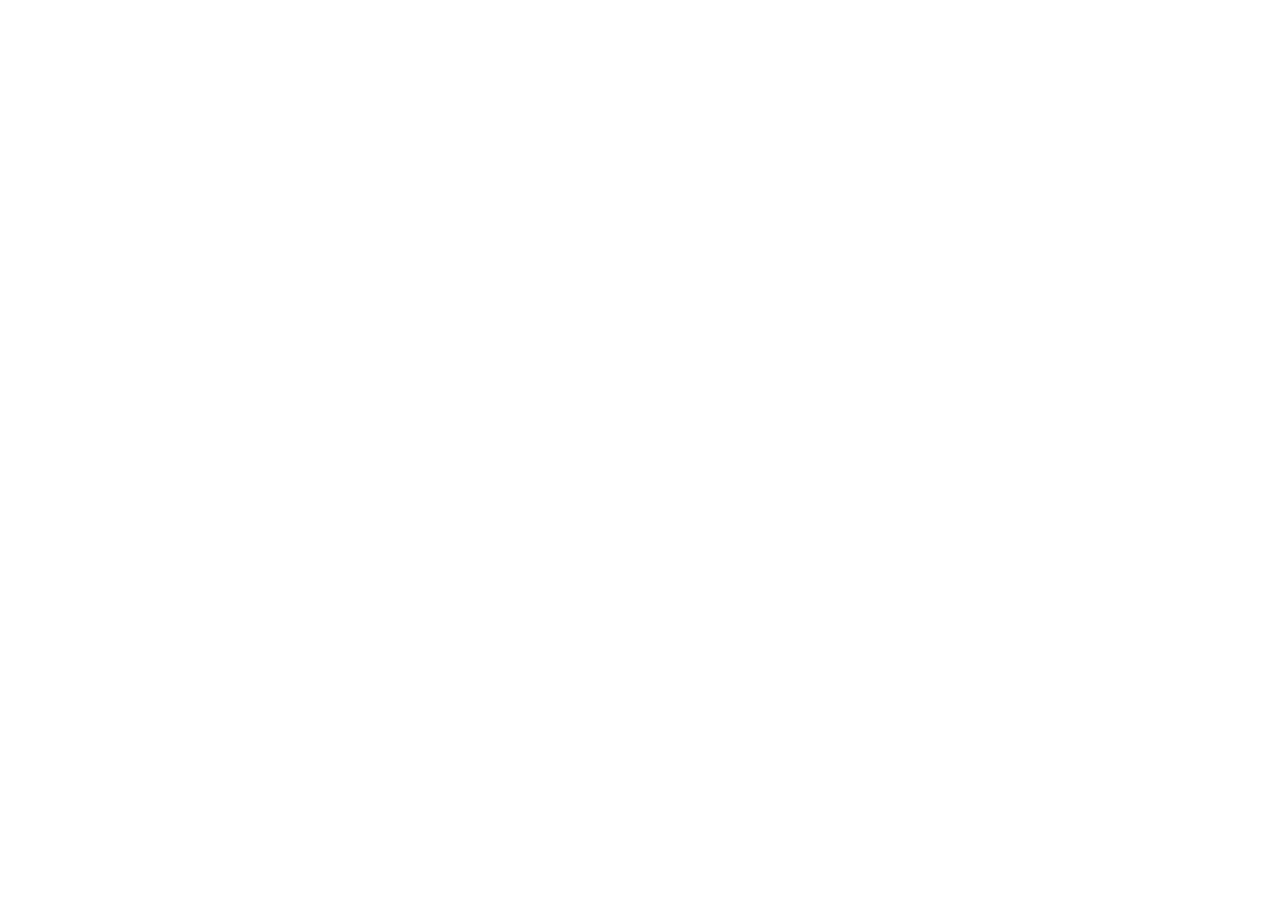
==== commit 7c2fde38: "Try redocly" ====
--- a/index.html
+++ b/index.html
@@ -1,19 +1,28 @@
 <!-- HTML for static distribution bundle build -->
 <!DOCTYPE html>
-<html lang="en">
-  <head>
-    <meta charset="UTF-8">
-    <title>Swagger UI</title>
-    <link rel="stylesheet" type="text/css" href="dist/swagger-ui.css" />
-    <link rel="stylesheet" type="text/css" href="dist/index.css" />
-    <link rel="icon" type="image/png" href="dist/favicon-32x32.png" sizes="32x32" />
-    <link rel="icon" type="image/png" href="dist/favicon-16x16.png" sizes="16x16" />
-  </head>
+<html>
 
-  <body>
-    <div id="swagger-ui"></div>
-    <script src="dist/swagger-ui-bundle.js" charset="UTF-8"> </script>
-    <script src="dist/swagger-ui-standalone-preset.js" charset="UTF-8"> </script>
-    <script src="dist/swagger-initializer.js" charset="UTF-8"> </script>
-  </body>
-</html>
+<head>
+  <title>Wavlake</title>
+  <!-- needed for adaptive design -->
+  <meta charset="utf-8" />
+  <meta name="viewport" content="width=device-width, initial-scale=1">
+  <link href="https://fonts.googleapis.com/css?family=Montserrat:300,400,700|Roboto:300,400,700" rel="stylesheet">
+
+  <!--
+    Redoc doesn't change outer page styles
+    -->
+  <style>
+    body {
+      margin: 0;
+      padding: 0;
+    }
+  </style>
+</head>
+
+<body>
+  <redoc spec-url='https://github.com/wavlake/developer-docs/blob/main/swagger.yaml'></redoc>
+  <script src="https://cdn.redoc.ly/redoc/latest/bundles/redoc.standalone.js"> </script>
+</body>
+
+</html>
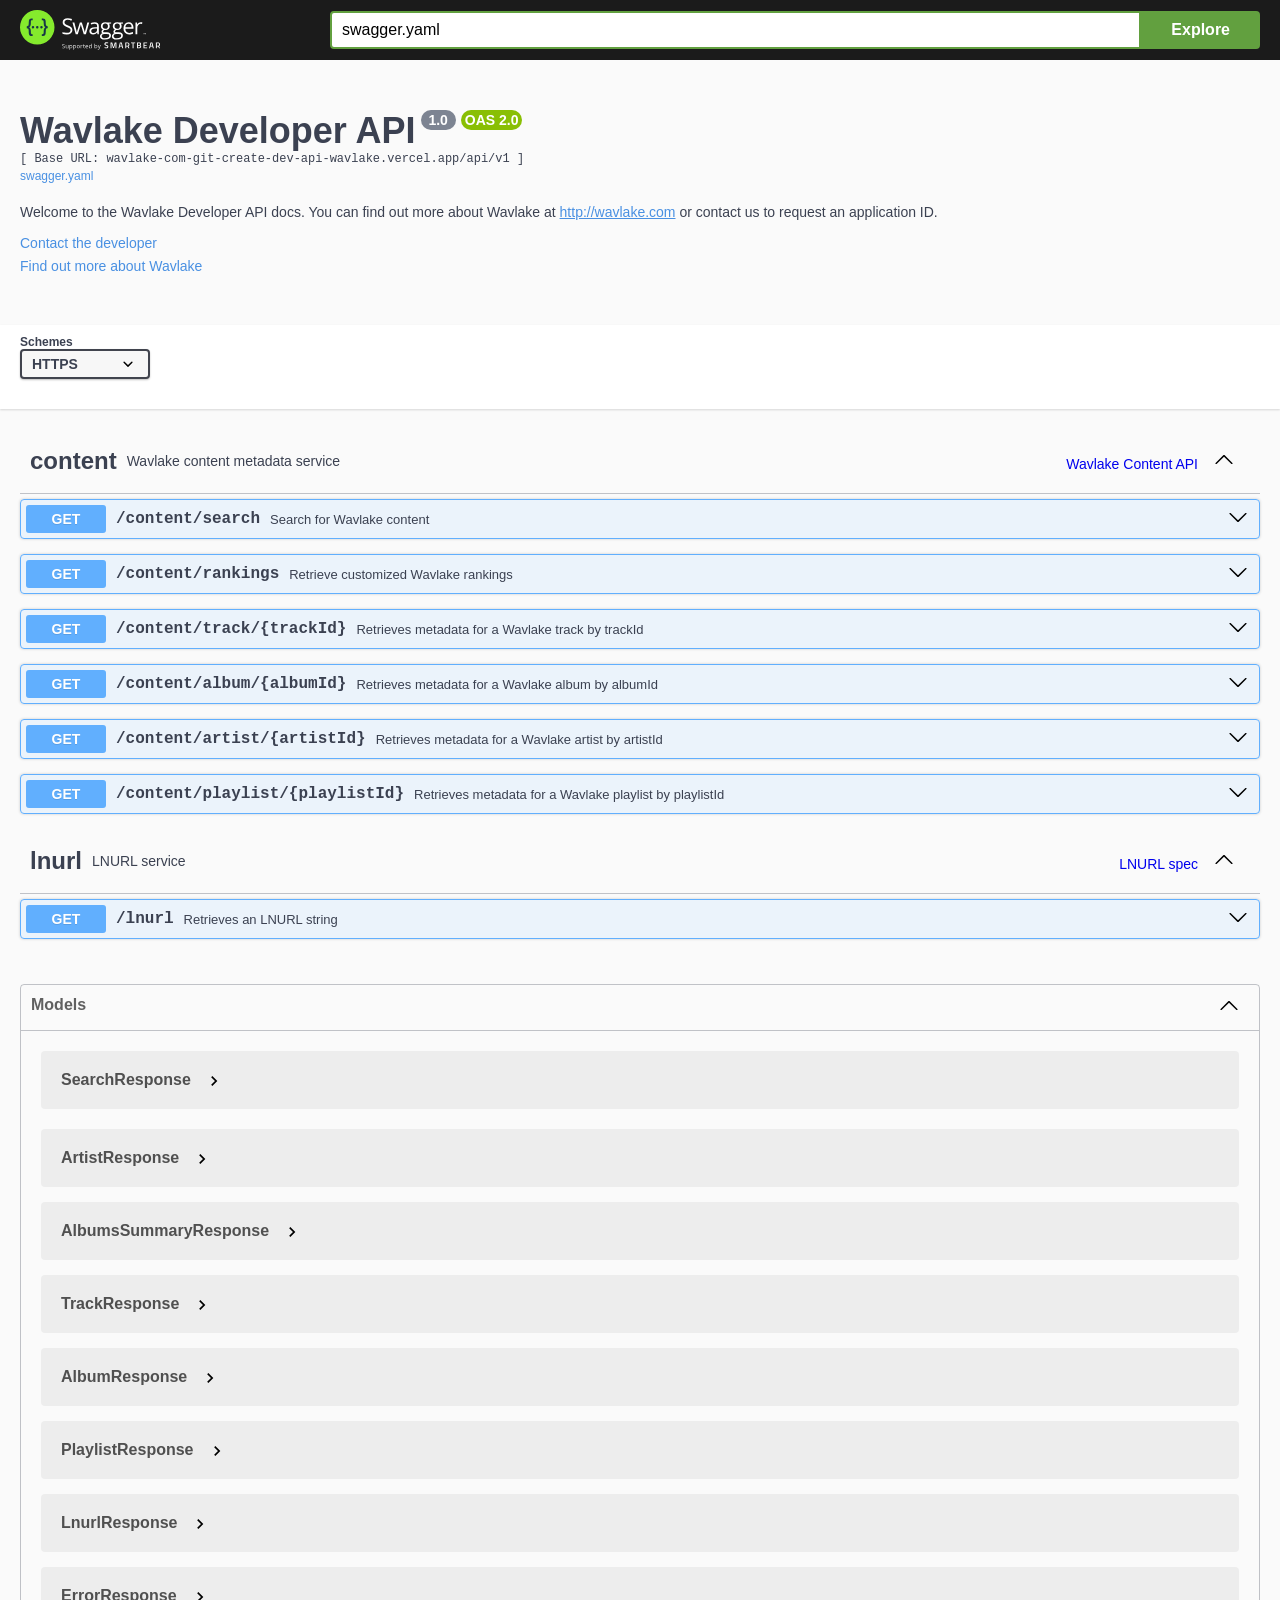
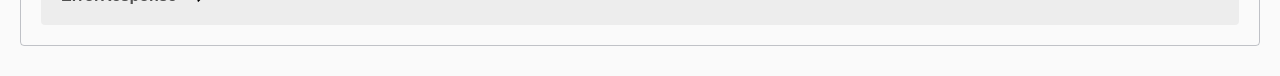
==== commit 5b6e19e2: "Swap back" ====
--- a/index.html
+++ b/index.html
@@ -1,28 +1,21 @@
 <!-- HTML for static distribution bundle build -->
 <!DOCTYPE html>
-<html>
+<html lang="en">
 
 <head>
-  <title>Wavlake</title>
-  <!-- needed for adaptive design -->
-  <meta charset="utf-8" />
-  <meta name="viewport" content="width=device-width, initial-scale=1">
-  <link href="https://fonts.googleapis.com/css?family=Montserrat:300,400,700|Roboto:300,400,700" rel="stylesheet">
-
-  <!--
-    Redoc doesn't change outer page styles
-    -->
-  <style>
-    body {
-      margin: 0;
-      padding: 0;
-    }
-  </style>
+  <meta charset="UTF-8">
+  <title>Swagger UI</title>
+  <link rel="stylesheet" type="text/css" href="dist/swagger-ui.css" />
+  <link rel="stylesheet" type="text/css" href="dist/index.css" />
+  <link rel="icon" type="image/png" href="dist/favicon-32x32.png" sizes="32x32" />
+  <link rel="icon" type="image/png" href="dist/favicon-16x16.png" sizes="16x16" />
 </head>
 
 <body>
-  <redoc spec-url='https://github.com/wavlake/developer-docs/blob/main/swagger.yaml'></redoc>
-  <script src="https://cdn.redoc.ly/redoc/latest/bundles/redoc.standalone.js"> </script>
+  <div id="swagger-ui"></div>
+  <script src="dist/swagger-ui-bundle.js" charset="UTF-8"> </script>
+  <script src="dist/swagger-ui-standalone-preset.js" charset="UTF-8"> </script>
+  <script src="dist/swagger-initializer.js" charset="UTF-8"> </script>
 </body>
 
 </html>
--- a/dist/swagger-ui.css
+++ b/dist/swagger-ui.css
@@ -0,0 +1,3 @@
+.swagger-ui{color:#3b4151;font-family:sans-serif/*! normalize.css v7.0.0 | MIT License | github.com/necolas/normalize.css */}.swagger-ui html{line-height:1.15;-ms-text-size-adjust:100%;-webkit-text-size-adjust:100%}.swagger-ui body{margin:0}.swagger-ui article,.swagger-ui aside,.swagger-ui footer,.swagger-ui header,.swagger-ui nav,.swagger-ui section{display:block}.swagger-ui h1{font-size:2em;margin:.67em 0}.swagger-ui figcaption,.swagger-ui figure,.swagger-ui main{display:block}.swagger-ui figure{margin:1em 40px}.swagger-ui hr{box-sizing:content-box;height:0;overflow:visible}.swagger-ui pre{font-family:monospace,monospace;font-size:1em}.swagger-ui a{background-color:transparent;-webkit-text-decoration-skip:objects}.swagger-ui abbr[title]{border-bottom:none;text-decoration:underline;-webkit-text-decoration:underline dotted;text-decoration:underline dotted}.swagger-ui b,.swagger-ui strong{font-weight:inherit;font-weight:bolder}.swagger-ui code,.swagger-ui kbd,.swagger-ui samp{font-family:monospace,monospace;font-size:1em}.swagger-ui dfn{font-style:italic}.swagger-ui mark{background-color:#ff0;color:#000}.swagger-ui small{font-size:80%}.swagger-ui sub,.swagger-ui sup{font-size:75%;line-height:0;position:relative;vertical-align:baseline}.swagger-ui sub{bottom:-.25em}.swagger-ui sup{top:-.5em}.swagger-ui audio,.swagger-ui video{display:inline-block}.swagger-ui audio:not([controls]){display:none;height:0}.swagger-ui img{border-style:none}.swagger-ui svg:not(:root){overflow:hidden}.swagger-ui button,.swagger-ui input,.swagger-ui optgroup,.swagger-ui select,.swagger-ui textarea{font-family:sans-serif;font-size:100%;line-height:1.15;margin:0}.swagger-ui button,.swagger-ui input{overflow:visible}.swagger-ui button,.swagger-ui select{text-transform:none}.swagger-ui [type=reset],.swagger-ui [type=submit],.swagger-ui button,.swagger-ui html [type=button]{-webkit-appearance:button}.swagger-ui [type=button]::-moz-focus-inner,.swagger-ui [type=reset]::-moz-focus-inner,.swagger-ui [type=submit]::-moz-focus-inner,.swagger-ui button::-moz-focus-inner{border-style:none;padding:0}.swagger-ui [type=button]:-moz-focusring,.swagger-ui [type=reset]:-moz-focusring,.swagger-ui [type=submit]:-moz-focusring,.swagger-ui button:-moz-focusring{outline:1px dotted ButtonText}.swagger-ui fieldset{padding:.35em .75em .625em}.swagger-ui legend{box-sizing:border-box;color:inherit;display:table;max-width:100%;padding:0;white-space:normal}.swagger-ui progress{display:inline-block;vertical-align:baseline}.swagger-ui textarea{overflow:auto}.swagger-ui [type=checkbox],.swagger-ui [type=radio]{box-sizing:border-box;padding:0}.swagger-ui [type=number]::-webkit-inner-spin-button,.swagger-ui [type=number]::-webkit-outer-spin-button{height:auto}.swagger-ui [type=search]{-webkit-appearance:textfield;outline-offset:-2px}.swagger-ui [type=search]::-webkit-search-cancel-button,.swagger-ui [type=search]::-webkit-search-decoration{-webkit-appearance:none}.swagger-ui ::-webkit-file-upload-button{-webkit-appearance:button;font:inherit}.swagger-ui details,.swagger-ui menu{display:block}.swagger-ui summary{display:list-item}.swagger-ui canvas{display:inline-block}.swagger-ui [hidden],.swagger-ui template{display:none}.swagger-ui .debug *{outline:1px solid gold}.swagger-ui .debug-white *{outline:1px solid #fff}.swagger-ui .debug-black *{outline:1px solid #000}.swagger-ui .debug-grid{background:transparent url([data-uri]) repeat 0 0}.swagger-ui .debug-grid-16{background:transparent url([data-uri]) repeat 0 0}.swagger-ui .debug-grid-8-solid{background:#fff url([data-uri]) repeat 0 0}.swagger-ui .debug-grid-16-solid{background:#fff url([data-uri]) repeat 0 0}.swagger-ui .border-box,.swagger-ui a,.swagger-ui article,.swagger-ui body,.swagger-ui code,.swagger-ui dd,.swagger-ui div,.swagger-ui dl,.swagger-ui dt,.swagger-ui fieldset,.swagger-ui footer,.swagger-ui form,.swagger-ui h1,.swagger-ui h2,.swagger-ui h3,.swagger-ui h4,.swagger-ui h5,.swagger-ui h6,.swagger-ui header,.swagger-ui html,.swagger-ui input[type=email],.swagger-ui input[type=number],.swagger-ui input[type=password],.swagger-ui input[type=tel],.swagger-ui input[type=text],.swagger-ui input[type=url],.swagger-ui legend,.swagger-ui li,.swagger-ui main,.swagger-ui ol,.swagger-ui p,.swagger-ui pre,.swagger-ui section,.swagger-ui table,.swagger-ui td,.swagger-ui textarea,.swagger-ui th,.swagger-ui tr,.swagger-ui ul{box-sizing:border-box}.swagger-ui .aspect-ratio{height:0;position:relative}.swagger-ui .aspect-ratio--16x9{padding-bottom:56.25%}.swagger-ui .aspect-ratio--9x16{padding-bottom:177.77%}.swagger-ui .aspect-ratio--4x3{padding-bottom:75%}.swagger-ui .aspect-ratio--3x4{padding-bottom:133.33%}.swagger-ui .aspect-ratio--6x4{padding-bottom:66.6%}.swagger-ui .aspect-ratio--4x6{padding-bottom:150%}.swagger-ui .aspect-ratio--8x5{padding-bottom:62.5%}.swagger-ui .aspect-ratio--5x8{padding-bottom:160%}.swagger-ui .aspect-ratio--7x5{padding-bottom:71.42%}.swagger-ui .aspect-ratio--5x7{padding-bottom:140%}.swagger-ui .aspect-ratio--1x1{padding-bottom:100%}.swagger-ui .aspect-ratio--object{bottom:0;height:100%;left:0;position:absolute;right:0;top:0;width:100%;z-index:100}@media screen and (min-width:30em){.swagger-ui .aspect-ratio-ns{height:0;position:relative}.swagger-ui .aspect-ratio--16x9-ns{padding-bottom:56.25%}.swagger-ui .aspect-ratio--9x16-ns{padding-bottom:177.77%}.swagger-ui .aspect-ratio--4x3-ns{padding-bottom:75%}.swagger-ui .aspect-ratio--3x4-ns{padding-bottom:133.33%}.swagger-ui .aspect-ratio--6x4-ns{padding-bottom:66.6%}.swagger-ui .aspect-ratio--4x6-ns{padding-bottom:150%}.swagger-ui .aspect-ratio--8x5-ns{padding-bottom:62.5%}.swagger-ui .aspect-ratio--5x8-ns{padding-bottom:160%}.swagger-ui .aspect-ratio--7x5-ns{padding-bottom:71.42%}.swagger-ui .aspect-ratio--5x7-ns{padding-bottom:140%}.swagger-ui .aspect-ratio--1x1-ns{padding-bottom:100%}.swagger-ui .aspect-ratio--object-ns{bottom:0;height:100%;left:0;position:absolute;right:0;top:0;width:100%;z-index:100}}@media screen and (min-width:30em)and (max-width:60em){.swagger-ui .aspect-ratio-m{height:0;position:relative}.swagger-ui .aspect-ratio--16x9-m{padding-bottom:56.25%}.swagger-ui .aspect-ratio--9x16-m{padding-bottom:177.77%}.swagger-ui .aspect-ratio--4x3-m{padding-bottom:75%}.swagger-ui .aspect-ratio--3x4-m{padding-bottom:133.33%}.swagger-ui .aspect-ratio--6x4-m{padding-bottom:66.6%}.swagger-ui .aspect-ratio--4x6-m{padding-bottom:150%}.swagger-ui .aspect-ratio--8x5-m{padding-bottom:62.5%}.swagger-ui .aspect-ratio--5x8-m{padding-bottom:160%}.swagger-ui .aspect-ratio--7x5-m{padding-bottom:71.42%}.swagger-ui .aspect-ratio--5x7-m{padding-bottom:140%}.swagger-ui .aspect-ratio--1x1-m{padding-bottom:100%}.swagger-ui .aspect-ratio--object-m{bottom:0;height:100%;left:0;position:absolute;right:0;top:0;width:100%;z-index:100}}@media screen and (min-width:60em){.swagger-ui .aspect-ratio-l{height:0;position:relative}.swagger-ui .aspect-ratio--16x9-l{padding-bottom:56.25%}.swagger-ui .aspect-ratio--9x16-l{padding-bottom:177.77%}.swagger-ui .aspect-ratio--4x3-l{padding-bottom:75%}.swagger-ui .aspect-ratio--3x4-l{padding-bottom:133.33%}.swagger-ui .aspect-ratio--6x4-l{padding-bottom:66.6%}.swagger-ui .aspect-ratio--4x6-l{padding-bottom:150%}.swagger-ui .aspect-ratio--8x5-l{padding-bottom:62.5%}.swagger-ui .aspect-ratio--5x8-l{padding-bottom:160%}.swagger-ui .aspect-ratio--7x5-l{padding-bottom:71.42%}.swagger-ui .aspect-ratio--5x7-l{padding-bottom:140%}.swagger-ui .aspect-ratio--1x1-l{padding-bottom:100%}.swagger-ui .aspect-ratio--object-l{bottom:0;height:100%;left:0;position:absolute;right:0;top:0;width:100%;z-index:100}}.swagger-ui img{max-width:100%}.swagger-ui .cover{background-size:cover!important}.swagger-ui .contain{background-size:contain!important}@media screen and (min-width:30em){.swagger-ui .cover-ns{background-size:cover!important}.swagger-ui .contain-ns{background-size:contain!important}}@media screen and (min-width:30em)and (max-width:60em){.swagger-ui .cover-m{background-size:cover!important}.swagger-ui .contain-m{background-size:contain!important}}@media screen and (min-width:60em){.swagger-ui .cover-l{background-size:cover!important}.swagger-ui .contain-l{background-size:contain!important}}.swagger-ui .bg-center{background-position:50%;background-repeat:no-repeat}.swagger-ui .bg-top{background-position:top;background-repeat:no-repeat}.swagger-ui .bg-right{background-position:100%;background-repeat:no-repeat}.swagger-ui .bg-bottom{background-position:bottom;background-repeat:no-repeat}.swagger-ui .bg-left{background-position:0;background-repeat:no-repeat}@media screen and (min-width:30em){.swagger-ui .bg-center-ns{background-position:50%;background-repeat:no-repeat}.swagger-ui .bg-top-ns{background-position:top;background-repeat:no-repeat}.swagger-ui .bg-right-ns{background-position:100%;background-repeat:no-repeat}.swagger-ui .bg-bottom-ns{background-position:bottom;background-repeat:no-repeat}.swagger-ui .bg-left-ns{background-position:0;background-repeat:no-repeat}}@media screen and (min-width:30em)and (max-width:60em){.swagger-ui .bg-center-m{background-position:50%;background-repeat:no-repeat}.swagger-ui .bg-top-m{background-position:top;background-repeat:no-repeat}.swagger-ui .bg-right-m{background-position:100%;background-repeat:no-repeat}.swagger-ui .bg-bottom-m{background-position:bottom;background-repeat:no-repeat}.swagger-ui .bg-left-m{background-position:0;background-repeat:no-repeat}}@media screen and (min-width:60em){.swagger-ui .bg-center-l{background-position:50%;background-repeat:no-repeat}.swagger-ui .bg-top-l{background-position:top;background-repeat:no-repeat}.swagger-ui .bg-right-l{background-position:100%;background-repeat:no-repeat}.swagger-ui .bg-bottom-l{background-position:bottom;background-repeat:no-repeat}.swagger-ui .bg-left-l{background-position:0;background-repeat:no-repeat}}.swagger-ui .outline{outline:1px solid}.swagger-ui .outline-transparent{outline:1px solid transparent}.swagger-ui .outline-0{outline:0}@media screen and (min-width:30em){.swagger-ui .outline-ns{outline:1px solid}.swagger-ui .outline-transparent-ns{outline:1px solid transparent}.swagger-ui .outline-0-ns{outline:0}}@media screen and (min-width:30em)and (max-width:60em){.swagger-ui .outline-m{outline:1px solid}.swagger-ui .outline-transparent-m{outline:1px solid transparent}.swagger-ui .outline-0-m{outline:0}}@media screen and (min-width:60em){.swagger-ui .outline-l{outline:1px solid}.swagger-ui .outline-transparent-l{outline:1px solid transparent}.swagger-ui .outline-0-l{outline:0}}.swagger-ui .ba{border-style:solid;border-width:1px}.swagger-ui .bt{border-top-style:solid;border-top-width:1px}.swagger-ui .br{border-right-style:solid;border-right-width:1px}.swagger-ui .bb{border-bottom-style:solid;border-bottom-width:1px}.swagger-ui .bl{border-left-style:solid;border-left-width:1px}.swagger-ui .bn{border-style:none;border-width:0}@media screen and (min-width:30em){.swagger-ui .ba-ns{border-style:solid;border-width:1px}.swagger-ui .bt-ns{border-top-style:solid;border-top-width:1px}.swagger-ui .br-ns{border-right-style:solid;border-right-width:1px}.swagger-ui .bb-ns{border-bottom-style:solid;border-bottom-width:1px}.swagger-ui .bl-ns{border-left-style:solid;border-left-width:1px}.swagger-ui .bn-ns{border-style:none;border-width:0}}@media screen and (min-width:30em)and (max-width:60em){.swagger-ui .ba-m{border-style:solid;border-width:1px}.swagger-ui .bt-m{border-top-style:solid;border-top-width:1px}.swagger-ui .br-m{border-right-style:solid;border-right-width:1px}.swagger-ui .bb-m{border-bottom-style:solid;border-bottom-width:1px}.swagger-ui .bl-m{border-left-style:solid;border-left-width:1px}.swagger-ui .bn-m{border-style:none;border-width:0}}@media screen and (min-width:60em){.swagger-ui .ba-l{border-style:solid;border-width:1px}.swagger-ui .bt-l{border-top-style:solid;border-top-width:1px}.swagger-ui .br-l{border-right-style:solid;border-right-width:1px}.swagger-ui .bb-l{border-bottom-style:solid;border-bottom-width:1px}.swagger-ui .bl-l{border-left-style:solid;border-left-width:1px}.swagger-ui .bn-l{border-style:none;border-width:0}}.swagger-ui .b--black{border-color:#000}.swagger-ui .b--near-black{border-color:#111}.swagger-ui .b--dark-gray{border-color:#333}.swagger-ui .b--mid-gray{border-color:#555}.swagger-ui .b--gray{border-color:#777}.swagger-ui .b--silver{border-color:#999}.swagger-ui .b--light-silver{border-color:#aaa}.swagger-ui .b--moon-gray{border-color:#ccc}.swagger-ui .b--light-gray{border-color:#eee}.swagger-ui .b--near-white{border-color:#f4f4f4}.swagger-ui .b--white{border-color:#fff}.swagger-ui .b--white-90{border-color:hsla(0,0%,100%,.9)}.swagger-ui .b--white-80{border-color:hsla(0,0%,100%,.8)}.swagger-ui .b--white-70{border-color:hsla(0,0%,100%,.7)}.swagger-ui .b--white-60{border-color:hsla(0,0%,100%,.6)}.swagger-ui .b--white-50{border-color:hsla(0,0%,100%,.5)}.swagger-ui .b--white-40{border-color:hsla(0,0%,100%,.4)}.swagger-ui .b--white-30{border-color:hsla(0,0%,100%,.3)}.swagger-ui .b--white-20{border-color:hsla(0,0%,100%,.2)}.swagger-ui .b--white-10{border-color:hsla(0,0%,100%,.1)}.swagger-ui .b--white-05{border-color:hsla(0,0%,100%,.05)}.swagger-ui .b--white-025{border-color:hsla(0,0%,100%,.025)}.swagger-ui .b--white-0125{border-color:hsla(0,0%,100%,.013)}.swagger-ui .b--black-90{border-color:rgba(0,0,0,.9)}.swagger-ui .b--black-80{border-color:rgba(0,0,0,.8)}.swagger-ui .b--black-70{border-color:rgba(0,0,0,.7)}.swagger-ui .b--black-60{border-color:rgba(0,0,0,.6)}.swagger-ui .b--black-50{border-color:rgba(0,0,0,.5)}.swagger-ui .b--black-40{border-color:rgba(0,0,0,.4)}.swagger-ui .b--black-30{border-color:rgba(0,0,0,.3)}.swagger-ui .b--black-20{border-color:rgba(0,0,0,.2)}.swagger-ui .b--black-10{border-color:rgba(0,0,0,.1)}.swagger-ui .b--black-05{border-color:rgba(0,0,0,.05)}.swagger-ui .b--black-025{border-color:rgba(0,0,0,.025)}.swagger-ui .b--black-0125{border-color:rgba(0,0,0,.013)}.swagger-ui .b--dark-red{border-color:#e7040f}.swagger-ui .b--red{border-color:#ff4136}.swagger-ui .b--light-red{border-color:#ff725c}.swagger-ui .b--orange{border-color:#ff6300}.swagger-ui .b--gold{border-color:#ffb700}.swagger-ui .b--yellow{border-color:gold}.swagger-ui .b--light-yellow{border-color:#fbf1a9}.swagger-ui .b--purple{border-color:#5e2ca5}.swagger-ui .b--light-purple{border-color:#a463f2}.swagger-ui .b--dark-pink{border-color:#d5008f}.swagger-ui .b--hot-pink{border-color:#ff41b4}.swagger-ui .b--pink{border-color:#ff80cc}.swagger-ui .b--light-pink{border-color:#ffa3d7}.swagger-ui .b--dark-green{border-color:#137752}.swagger-ui .b--green{border-color:#19a974}.swagger-ui .b--light-green{border-color:#9eebcf}.swagger-ui .b--navy{border-color:#001b44}.swagger-ui .b--dark-blue{border-color:#00449e}.swagger-ui .b--blue{border-color:#357edd}.swagger-ui .b--light-blue{border-color:#96ccff}.swagger-ui .b--lightest-blue{border-color:#cdecff}.swagger-ui .b--washed-blue{border-color:#f6fffe}.swagger-ui .b--washed-green{border-color:#e8fdf5}.swagger-ui .b--washed-yellow{border-color:#fffceb}.swagger-ui .b--washed-red{border-color:#ffdfdf}.swagger-ui .b--transparent{border-color:transparent}.swagger-ui .b--inherit{border-color:inherit}.swagger-ui .br0{border-radius:0}.swagger-ui .br1{border-radius:.125rem}.swagger-ui .br2{border-radius:.25rem}.swagger-ui .br3{border-radius:.5rem}.swagger-ui .br4{border-radius:1rem}.swagger-ui .br-100{border-radius:100%}.swagger-ui .br-pill{border-radius:9999px}.swagger-ui .br--bottom{border-top-left-radius:0;border-top-right-radius:0}.swagger-ui .br--top{border-bottom-left-radius:0;border-bottom-right-radius:0}.swagger-ui .br--right{border-bottom-left-radius:0;border-top-left-radius:0}.swagger-ui .br--left{border-bottom-right-radius:0;border-top-right-radius:0}@media screen and (min-width:30em){.swagger-ui .br0-ns{border-radius:0}.swagger-ui .br1-ns{border-radius:.125rem}.swagger-ui .br2-ns{border-radius:.25rem}.swagger-ui .br3-ns{border-radius:.5rem}.swagger-ui .br4-ns{border-radius:1rem}.swagger-ui .br-100-ns{border-radius:100%}.swagger-ui .br-pill-ns{border-radius:9999px}.swagger-ui .br--bottom-ns{border-top-left-radius:0;border-top-right-radius:0}.swagger-ui .br--top-ns{border-bottom-left-radius:0;border-bottom-right-radius:0}.swagger-ui .br--right-ns{border-bottom-left-radius:0;border-top-left-radius:0}.swagger-ui .br--left-ns{border-bottom-right-radius:0;border-top-right-radius:0}}@media screen and (min-width:30em)and (max-width:60em){.swagger-ui .br0-m{border-radius:0}.swagger-ui .br1-m{border-radius:.125rem}.swagger-ui .br2-m{border-radius:.25rem}.swagger-ui .br3-m{border-radius:.5rem}.swagger-ui .br4-m{border-radius:1rem}.swagger-ui .br-100-m{border-radius:100%}.swagger-ui .br-pill-m{border-radius:9999px}.swagger-ui .br--bottom-m{border-top-left-radius:0;border-top-right-radius:0}.swagger-ui .br--top-m{border-bottom-left-radius:0;border-bottom-right-radius:0}.swagger-ui .br--right-m{border-bottom-left-radius:0;border-top-left-radius:0}.swagger-ui .br--left-m{border-bottom-right-radius:0;border-top-right-radius:0}}@media screen and (min-width:60em){.swagger-ui .br0-l{border-radius:0}.swagger-ui .br1-l{border-radius:.125rem}.swagger-ui .br2-l{border-radius:.25rem}.swagger-ui .br3-l{border-radius:.5rem}.swagger-ui .br4-l{border-radius:1rem}.swagger-ui .br-100-l{border-radius:100%}.swagger-ui .br-pill-l{border-radius:9999px}.swagger-ui .br--bottom-l{border-top-left-radius:0;border-top-right-radius:0}.swagger-ui .br--top-l{border-bottom-left-radius:0;border-bottom-right-radius:0}.swagger-ui .br--right-l{border-bottom-left-radius:0;border-top-left-radius:0}.swagger-ui .br--left-l{border-bottom-right-radius:0;border-top-right-radius:0}}.swagger-ui .b--dotted{border-style:dotted}.swagger-ui .b--dashed{border-style:dashed}.swagger-ui .b--solid{border-style:solid}.swagger-ui .b--none{border-style:none}@media screen and (min-width:30em){.swagger-ui .b--dotted-ns{border-style:dotted}.swagger-ui .b--dashed-ns{border-style:dashed}.swagger-ui .b--solid-ns{border-style:solid}.swagger-ui .b--none-ns{border-style:none}}@media screen and (min-width:30em)and (max-width:60em){.swagger-ui .b--dotted-m{border-style:dotted}.swagger-ui .b--dashed-m{border-style:dashed}.swagger-ui .b--solid-m{border-style:solid}.swagger-ui .b--none-m{border-style:none}}@media screen and (min-width:60em){.swagger-ui .b--dotted-l{border-style:dotted}.swagger-ui .b--dashed-l{border-style:dashed}.swagger-ui .b--solid-l{border-style:solid}.swagger-ui .b--none-l{border-style:none}}.swagger-ui .bw0{border-width:0}.swagger-ui .bw1{border-width:.125rem}.swagger-ui .bw2{border-width:.25rem}.swagger-ui .bw3{border-width:.5rem}.swagger-ui .bw4{border-width:1rem}.swagger-ui .bw5{border-width:2rem}.swagger-ui .bt-0{border-top-width:0}.swagger-ui .br-0{border-right-width:0}.swagger-ui .bb-0{border-bottom-width:0}.swagger-ui .bl-0{border-left-width:0}@media screen and (min-width:30em){.swagger-ui .bw0-ns{border-width:0}.swagger-ui .bw1-ns{border-width:.125rem}.swagger-ui .bw2-ns{border-width:.25rem}.swagger-ui .bw3-ns{border-width:.5rem}.swagger-ui .bw4-ns{border-width:1rem}.swagger-ui .bw5-ns{border-width:2rem}.swagger-ui .bt-0-ns{border-top-width:0}.swagger-ui .br-0-ns{border-right-width:0}.swagger-ui .bb-0-ns{border-bottom-width:0}.swagger-ui .bl-0-ns{border-left-width:0}}@media screen and (min-width:30em)and (max-width:60em){.swagger-ui .bw0-m{border-width:0}.swagger-ui .bw1-m{border-width:.125rem}.swagger-ui .bw2-m{border-width:.25rem}.swagger-ui .bw3-m{border-width:.5rem}.swagger-ui .bw4-m{border-width:1rem}.swagger-ui .bw5-m{border-width:2rem}.swagger-ui .bt-0-m{border-top-width:0}.swagger-ui .br-0-m{border-right-width:0}.swagger-ui .bb-0-m{border-bottom-width:0}.swagger-ui .bl-0-m{border-left-width:0}}@media screen and (min-width:60em){.swagger-ui .bw0-l{border-width:0}.swagger-ui .bw1-l{border-width:.125rem}.swagger-ui .bw2-l{border-width:.25rem}.swagger-ui .bw3-l{border-width:.5rem}.swagger-ui .bw4-l{border-width:1rem}.swagger-ui .bw5-l{border-width:2rem}.swagger-ui .bt-0-l{border-top-width:0}.swagger-ui .br-0-l{border-right-width:0}.swagger-ui .bb-0-l{border-bottom-width:0}.swagger-ui .bl-0-l{border-left-width:0}}.swagger-ui .shadow-1{box-shadow:0 0 4px 2px rgba(0,0,0,.2)}.swagger-ui .shadow-2{box-shadow:0 0 8px 2px rgba(0,0,0,.2)}.swagger-ui .shadow-3{box-shadow:2px 2px 4px 2px rgba(0,0,0,.2)}.swagger-ui .shadow-4{box-shadow:2px 2px 8px 0 rgba(0,0,0,.2)}.swagger-ui .shadow-5{box-shadow:4px 4px 8px 0 rgba(0,0,0,.2)}@media screen and (min-width:30em){.swagger-ui .shadow-1-ns{box-shadow:0 0 4px 2px rgba(0,0,0,.2)}.swagger-ui .shadow-2-ns{box-shadow:0 0 8px 2px rgba(0,0,0,.2)}.swagger-ui .shadow-3-ns{box-shadow:2px 2px 4px 2px rgba(0,0,0,.2)}.swagger-ui .shadow-4-ns{box-shadow:2px 2px 8px 0 rgba(0,0,0,.2)}.swagger-ui .shadow-5-ns{box-shadow:4px 4px 8px 0 rgba(0,0,0,.2)}}@media screen and (min-width:30em)and (max-width:60em){.swagger-ui .shadow-1-m{box-shadow:0 0 4px 2px rgba(0,0,0,.2)}.swagger-ui .shadow-2-m{box-shadow:0 0 8px 2px rgba(0,0,0,.2)}.swagger-ui .shadow-3-m{box-shadow:2px 2px 4px 2px rgba(0,0,0,.2)}.swagger-ui .shadow-4-m{box-shadow:2px 2px 8px 0 rgba(0,0,0,.2)}.swagger-ui .shadow-5-m{box-shadow:4px 4px 8px 0 rgba(0,0,0,.2)}}@media screen and (min-width:60em){.swagger-ui .shadow-1-l{box-shadow:0 0 4px 2px rgba(0,0,0,.2)}.swagger-ui .shadow-2-l{box-shadow:0 0 8px 2px rgba(0,0,0,.2)}.swagger-ui .shadow-3-l{box-shadow:2px 2px 4px 2px rgba(0,0,0,.2)}.swagger-ui .shadow-4-l{box-shadow:2px 2px 8px 0 rgba(0,0,0,.2)}.swagger-ui .shadow-5-l{box-shadow:4px 4px 8px 0 rgba(0,0,0,.2)}}.swagger-ui .pre{overflow-x:auto;overflow-y:hidden;overflow:scroll}.swagger-ui .top-0{top:0}.swagger-ui .right-0{right:0}.swagger-ui .bottom-0{bottom:0}.swagger-ui .left-0{left:0}.swagger-ui .top-1{top:1rem}.swagger-ui .right-1{right:1rem}.swagger-ui .bottom-1{bottom:1rem}.swagger-ui .left-1{left:1rem}.swagger-ui .top-2{top:2rem}.swagger-ui .right-2{right:2rem}.swagger-ui .bottom-2{bottom:2rem}.swagger-ui .left-2{left:2rem}.swagger-ui .top--1{top:-1rem}.swagger-ui .right--1{right:-1rem}.swagger-ui .bottom--1{bottom:-1rem}.swagger-ui .left--1{left:-1rem}.swagger-ui .top--2{top:-2rem}.swagger-ui .right--2{right:-2rem}.swagger-ui .bottom--2{bottom:-2rem}.swagger-ui .left--2{left:-2rem}.swagger-ui .absolute--fill{bottom:0;left:0;right:0;top:0}@media screen and (min-width:30em){.swagger-ui .top-0-ns{top:0}.swagger-ui .left-0-ns{left:0}.swagger-ui .right-0-ns{right:0}.swagger-ui .bottom-0-ns{bottom:0}.swagger-ui .top-1-ns{top:1rem}.swagger-ui .left-1-ns{left:1rem}.swagger-ui .right-1-ns{right:1rem}.swagger-ui .bottom-1-ns{bottom:1rem}.swagger-ui .top-2-ns{top:2rem}.swagger-ui .left-2-ns{left:2rem}.swagger-ui .right-2-ns{right:2rem}.swagger-ui .bottom-2-ns{bottom:2rem}.swagger-ui .top--1-ns{top:-1rem}.swagger-ui .right--1-ns{right:-1rem}.swagger-ui .bottom--1-ns{bottom:-1rem}.swagger-ui .left--1-ns{left:-1rem}.swagger-ui .top--2-ns{top:-2rem}.swagger-ui .right--2-ns{right:-2rem}.swagger-ui .bottom--2-ns{bottom:-2rem}.swagger-ui .left--2-ns{left:-2rem}.swagger-ui .absolute--fill-ns{bottom:0;left:0;right:0;top:0}}@media screen and (min-width:30em)and (max-width:60em){.swagger-ui .top-0-m{top:0}.swagger-ui .left-0-m{left:0}.swagger-ui .right-0-m{right:0}.swagger-ui .bottom-0-m{bottom:0}.swagger-ui .top-1-m{top:1rem}.swagger-ui .left-1-m{left:1rem}.swagger-ui .right-1-m{right:1rem}.swagger-ui .bottom-1-m{bottom:1rem}.swagger-ui .top-2-m{top:2rem}.swagger-ui .left-2-m{left:2rem}.swagger-ui .right-2-m{right:2rem}.swagger-ui .bottom-2-m{bottom:2rem}.swagger-ui .top--1-m{top:-1rem}.swagger-ui .right--1-m{right:-1rem}.swagger-ui .bottom--1-m{bottom:-1rem}.swagger-ui .left--1-m{left:-1rem}.swagger-ui .top--2-m{top:-2rem}.swagger-ui .right--2-m{right:-2rem}.swagger-ui .bottom--2-m{bottom:-2rem}.swagger-ui .left--2-m{left:-2rem}.swagger-ui .absolute--fill-m{bottom:0;left:0;right:0;top:0}}@media screen and (min-width:60em){.swagger-ui .top-0-l{top:0}.swagger-ui .left-0-l{left:0}.swagger-ui .right-0-l{right:0}.swagger-ui .bottom-0-l{bottom:0}.swagger-ui .top-1-l{top:1rem}.swagger-ui .left-1-l{left:1rem}.swagger-ui .right-1-l{right:1rem}.swagger-ui .bottom-1-l{bottom:1rem}.swagger-ui .top-2-l{top:2rem}.swagger-ui .left-2-l{left:2rem}.swagger-ui .right-2-l{right:2rem}.swagger-ui .bottom-2-l{bottom:2rem}.swagger-ui .top--1-l{top:-1rem}.swagger-ui .right--1-l{right:-1rem}.swagger-ui .bottom--1-l{bottom:-1rem}.swagger-ui .left--1-l{left:-1rem}.swagger-ui .top--2-l{top:-2rem}.swagger-ui .right--2-l{right:-2rem}.swagger-ui .bottom--2-l{bottom:-2rem}.swagger-ui .left--2-l{left:-2rem}.swagger-ui .absolute--fill-l{bottom:0;left:0;right:0;top:0}}.swagger-ui .cf:after,.swagger-ui .cf:before{content:" ";display:table}.swagger-ui .cf:after{clear:both}.swagger-ui .cf{zoom:1}.swagger-ui .cl{clear:left}.swagger-ui .cr{clear:right}.swagger-ui .cb{clear:both}.swagger-ui .cn{clear:none}@media screen and (min-width:30em){.swagger-ui .cl-ns{clear:left}.swagger-ui .cr-ns{clear:right}.swagger-ui .cb-ns{clear:both}.swagger-ui .cn-ns{clear:none}}@media screen and (min-width:30em)and (max-width:60em){.swagger-ui .cl-m{clear:left}.swagger-ui .cr-m{clear:right}.swagger-ui .cb-m{clear:both}.swagger-ui .cn-m{clear:none}}@media screen and (min-width:60em){.swagger-ui .cl-l{clear:left}.swagger-ui .cr-l{clear:right}.swagger-ui .cb-l{clear:both}.swagger-ui .cn-l{clear:none}}.swagger-ui .flex{display:flex}.swagger-ui .inline-flex{display:inline-flex}.swagger-ui .flex-auto{flex:1 1 auto;min-height:0;min-width:0}.swagger-ui .flex-none{flex:none}.swagger-ui .flex-column{flex-direction:column}.swagger-ui .flex-row{flex-direction:row}.swagger-ui .flex-wrap{flex-wrap:wrap}.swagger-ui .flex-nowrap{flex-wrap:nowrap}.swagger-ui .flex-wrap-reverse{flex-wrap:wrap-reverse}.swagger-ui .flex-column-reverse{flex-direction:column-reverse}.swagger-ui .flex-row-reverse{flex-direction:row-reverse}.swagger-ui .items-start{align-items:flex-start}.swagger-ui .items-end{align-items:flex-end}.swagger-ui .items-center{align-items:center}.swagger-ui .items-baseline{align-items:baseline}.swagger-ui .items-stretch{align-items:stretch}.swagger-ui .self-start{align-self:flex-start}.swagger-ui .self-end{align-self:flex-end}.swagger-ui .self-center{align-self:center}.swagger-ui .self-baseline{align-self:baseline}.swagger-ui .self-stretch{align-self:stretch}.swagger-ui .justify-start{justify-content:flex-start}.swagger-ui .justify-end{justify-content:flex-end}.swagger-ui .justify-center{justify-content:center}.swagger-ui .justify-between{justify-content:space-between}.swagger-ui .justify-around{justify-content:space-around}.swagger-ui .content-start{align-content:flex-start}.swagger-ui .content-end{align-content:flex-end}.swagger-ui .content-center{align-content:center}.swagger-ui .content-between{align-content:space-between}.swagger-ui .content-around{align-content:space-around}.swagger-ui .content-stretch{align-content:stretch}.swagger-ui .order-0{order:0}.swagger-ui .order-1{order:1}.swagger-ui .order-2{order:2}.swagger-ui .order-3{order:3}.swagger-ui .order-4{order:4}.swagger-ui .order-5{order:5}.swagger-ui .order-6{order:6}.swagger-ui .order-7{order:7}.swagger-ui .order-8{order:8}.swagger-ui .order-last{order:99999}.swagger-ui .flex-grow-0{flex-grow:0}.swagger-ui .flex-grow-1{flex-grow:1}.swagger-ui .flex-shrink-0{flex-shrink:0}.swagger-ui .flex-shrink-1{flex-shrink:1}@media screen and (min-width:30em){.swagger-ui .flex-ns{display:flex}.swagger-ui .inline-flex-ns{display:inline-flex}.swagger-ui .flex-auto-ns{flex:1 1 auto;min-height:0;min-width:0}.swagger-ui .flex-none-ns{flex:none}.swagger-ui .flex-column-ns{flex-direction:column}.swagger-ui .flex-row-ns{flex-direction:row}.swagger-ui .flex-wrap-ns{flex-wrap:wrap}.swagger-ui .flex-nowrap-ns{flex-wrap:nowrap}.swagger-ui .flex-wrap-reverse-ns{flex-wrap:wrap-reverse}.swagger-ui .flex-column-reverse-ns{flex-direction:column-reverse}.swagger-ui .flex-row-reverse-ns{flex-direction:row-reverse}.swagger-ui .items-start-ns{align-items:flex-start}.swagger-ui .items-end-ns{align-items:flex-end}.swagger-ui .items-center-ns{align-items:center}.swagger-ui .items-baseline-ns{align-items:baseline}.swagger-ui .items-stretch-ns{align-items:stretch}.swagger-ui .self-start-ns{align-self:flex-start}.swagger-ui .self-end-ns{align-self:flex-end}.swagger-ui .self-center-ns{align-self:center}.swagger-ui .self-baseline-ns{align-self:baseline}.swagger-ui .self-stretch-ns{align-self:stretch}.swagger-ui .justify-start-ns{justify-content:flex-start}.swagger-ui .justify-end-ns{justify-content:flex-end}.swagger-ui .justify-center-ns{justify-content:center}.swagger-ui .justify-between-ns{justify-content:space-between}.swagger-ui .justify-around-ns{justify-content:space-around}.swagger-ui .content-start-ns{align-content:flex-start}.swagger-ui .content-end-ns{align-content:flex-end}.swagger-ui .content-center-ns{align-content:center}.swagger-ui .content-between-ns{align-content:space-between}.swagger-ui .content-around-ns{align-content:space-around}.swagger-ui .content-stretch-ns{align-content:stretch}.swagger-ui .order-0-ns{order:0}.swagger-ui .order-1-ns{order:1}.swagger-ui .order-2-ns{order:2}.swagger-ui .order-3-ns{order:3}.swagger-ui .order-4-ns{order:4}.swagger-ui .order-5-ns{order:5}.swagger-ui .order-6-ns{order:6}.swagger-ui .order-7-ns{order:7}.swagger-ui .order-8-ns{order:8}.swagger-ui .order-last-ns{order:99999}.swagger-ui .flex-grow-0-ns{flex-grow:0}.swagger-ui .flex-grow-1-ns{flex-grow:1}.swagger-ui .flex-shrink-0-ns{flex-shrink:0}.swagger-ui .flex-shrink-1-ns{flex-shrink:1}}@media screen and (min-width:30em)and (max-width:60em){.swagger-ui .flex-m{display:flex}.swagger-ui .inline-flex-m{display:inline-flex}.swagger-ui .flex-auto-m{flex:1 1 auto;min-height:0;min-width:0}.swagger-ui .flex-none-m{flex:none}.swagger-ui .flex-column-m{flex-direction:column}.swagger-ui .flex-row-m{flex-direction:row}.swagger-ui .flex-wrap-m{flex-wrap:wrap}.swagger-ui .flex-nowrap-m{flex-wrap:nowrap}.swagger-ui .flex-wrap-reverse-m{flex-wrap:wrap-reverse}.swagger-ui .flex-column-reverse-m{flex-direction:column-reverse}.swagger-ui .flex-row-reverse-m{flex-direction:row-reverse}.swagger-ui .items-start-m{align-items:flex-start}.swagger-ui .items-end-m{align-items:flex-end}.swagger-ui .items-center-m{align-items:center}.swagger-ui .items-baseline-m{align-items:baseline}.swagger-ui .items-stretch-m{align-items:stretch}.swagger-ui .self-start-m{align-self:flex-start}.swagger-ui .self-end-m{align-self:flex-end}.swagger-ui .self-center-m{align-self:center}.swagger-ui .self-baseline-m{align-self:baseline}.swagger-ui .self-stretch-m{align-self:stretch}.swagger-ui .justify-start-m{justify-content:flex-start}.swagger-ui .justify-end-m{justify-content:flex-end}.swagger-ui .justify-center-m{justify-content:center}.swagger-ui .justify-between-m{justify-content:space-between}.swagger-ui .justify-around-m{justify-content:space-around}.swagger-ui .content-start-m{align-content:flex-start}.swagger-ui .content-end-m{align-content:flex-end}.swagger-ui .content-center-m{align-content:center}.swagger-ui .content-between-m{align-content:space-between}.swagger-ui .content-around-m{align-content:space-around}.swagger-ui .content-stretch-m{align-content:stretch}.swagger-ui .order-0-m{order:0}.swagger-ui .order-1-m{order:1}.swagger-ui .order-2-m{order:2}.swagger-ui .order-3-m{order:3}.swagger-ui .order-4-m{order:4}.swagger-ui .order-5-m{order:5}.swagger-ui .order-6-m{order:6}.swagger-ui .order-7-m{order:7}.swagger-ui .order-8-m{order:8}.swagger-ui .order-last-m{order:99999}.swagger-ui .flex-grow-0-m{flex-grow:0}.swagger-ui .flex-grow-1-m{flex-grow:1}.swagger-ui .flex-shrink-0-m{flex-shrink:0}.swagger-ui .flex-shrink-1-m{flex-shrink:1}}@media screen and (min-width:60em){.swagger-ui .flex-l{display:flex}.swagger-ui .inline-flex-l{display:inline-flex}.swagger-ui .flex-auto-l{flex:1 1 auto;min-height:0;min-width:0}.swagger-ui .flex-none-l{flex:none}.swagger-ui .flex-column-l{flex-direction:column}.swagger-ui .flex-row-l{flex-direction:row}.swagger-ui .flex-wrap-l{flex-wrap:wrap}.swagger-ui .flex-nowrap-l{flex-wrap:nowrap}.swagger-ui .flex-wrap-reverse-l{flex-wrap:wrap-reverse}.swagger-ui .flex-column-reverse-l{flex-direction:column-reverse}.swagger-ui .flex-row-reverse-l{flex-direction:row-reverse}.swagger-ui .items-start-l{align-items:flex-start}.swagger-ui .items-end-l{align-items:flex-end}.swagger-ui .items-center-l{align-items:center}.swagger-ui .items-baseline-l{align-items:baseline}.swagger-ui .items-stretch-l{align-items:stretch}.swagger-ui .self-start-l{align-self:flex-start}.swagger-ui .self-end-l{align-self:flex-end}.swagger-ui .self-center-l{align-self:center}.swagger-ui .self-baseline-l{align-self:baseline}.swagger-ui .self-stretch-l{align-self:stretch}.swagger-ui .justify-start-l{justify-content:flex-start}.swagger-ui .justify-end-l{justify-content:flex-end}.swagger-ui .justify-center-l{justify-content:center}.swagger-ui .justify-between-l{justify-content:space-between}.swagger-ui .justify-around-l{justify-content:space-around}.swagger-ui .content-start-l{align-content:flex-start}.swagger-ui .content-end-l{align-content:flex-end}.swagger-ui .content-center-l{align-content:center}.swagger-ui .content-between-l{align-content:space-between}.swagger-ui .content-around-l{align-content:space-around}.swagger-ui .content-stretch-l{align-content:stretch}.swagger-ui .order-0-l{order:0}.swagger-ui .order-1-l{order:1}.swagger-ui .order-2-l{order:2}.swagger-ui .order-3-l{order:3}.swagger-ui .order-4-l{order:4}.swagger-ui .order-5-l{order:5}.swagger-ui .order-6-l{order:6}.swagger-ui .order-7-l{order:7}.swagger-ui .order-8-l{order:8}.swagger-ui .order-last-l{order:99999}.swagger-ui .flex-grow-0-l{flex-grow:0}.swagger-ui .flex-grow-1-l{flex-grow:1}.swagger-ui .flex-shrink-0-l{flex-shrink:0}.swagger-ui .flex-shrink-1-l{flex-shrink:1}}.swagger-ui .dn{display:none}.swagger-ui .di{display:inline}.swagger-ui .db{display:block}.swagger-ui .dib{display:inline-block}.swagger-ui .dit{display:inline-table}.swagger-ui .dt{display:table}.swagger-ui .dtc{display:table-cell}.swagger-ui .dt-row{display:table-row}.swagger-ui .dt-row-group{display:table-row-group}.swagger-ui .dt-column{display:table-column}.swagger-ui .dt-column-group{display:table-column-group}.swagger-ui .dt--fixed{table-layout:fixed;width:100%}@media screen and (min-width:30em){.swagger-ui .dn-ns{display:none}.swagger-ui .di-ns{display:inline}.swagger-ui .db-ns{display:block}.swagger-ui .dib-ns{display:inline-block}.swagger-ui .dit-ns{display:inline-table}.swagger-ui .dt-ns{display:table}.swagger-ui .dtc-ns{display:table-cell}.swagger-ui .dt-row-ns{display:table-row}.swagger-ui .dt-row-group-ns{display:table-row-group}.swagger-ui .dt-column-ns{display:table-column}.swagger-ui .dt-column-group-ns{display:table-column-group}.swagger-ui .dt--fixed-ns{table-layout:fixed;width:100%}}@media screen and (min-width:30em)and (max-width:60em){.swagger-ui .dn-m{display:none}.swagger-ui .di-m{display:inline}.swagger-ui .db-m{display:block}.swagger-ui .dib-m{display:inline-block}.swagger-ui .dit-m{display:inline-table}.swagger-ui .dt-m{display:table}.swagger-ui .dtc-m{display:table-cell}.swagger-ui .dt-row-m{display:table-row}.swagger-ui .dt-row-group-m{display:table-row-group}.swagger-ui .dt-column-m{display:table-column}.swagger-ui .dt-column-group-m{display:table-column-group}.swagger-ui .dt--fixed-m{table-layout:fixed;width:100%}}@media screen and (min-width:60em){.swagger-ui .dn-l{display:none}.swagger-ui .di-l{display:inline}.swagger-ui .db-l{display:block}.swagger-ui .dib-l{display:inline-block}.swagger-ui .dit-l{display:inline-table}.swagger-ui .dt-l{display:table}.swagger-ui .dtc-l{display:table-cell}.swagger-ui .dt-row-l{display:table-row}.swagger-ui .dt-row-group-l{display:table-row-group}.swagger-ui .dt-column-l{display:table-column}.swagger-ui .dt-column-group-l{display:table-column-group}.swagger-ui .dt--fixed-l{table-layout:fixed;width:100%}}.swagger-ui .fl{_display:inline;float:left}.swagger-ui .fr{_display:inline;float:right}.swagger-ui .fn{float:none}@media screen and (min-width:30em){.swagger-ui .fl-ns{_display:inline;float:left}.swagger-ui .fr-ns{_display:inline;float:right}.swagger-ui .fn-ns{float:none}}@media screen and (min-width:30em)and (max-width:60em){.swagger-ui .fl-m{_display:inline;float:left}.swagger-ui .fr-m{_display:inline;float:right}.swagger-ui .fn-m{float:none}}@media screen and (min-width:60em){.swagger-ui .fl-l{_display:inline;float:left}.swagger-ui .fr-l{_display:inline;float:right}.swagger-ui .fn-l{float:none}}.swagger-ui .sans-serif{font-family:-apple-system,BlinkMacSystemFont,avenir next,avenir,helvetica,helvetica neue,ubuntu,roboto,noto,segoe ui,arial,sans-serif}.swagger-ui .serif{font-family:georgia,serif}.swagger-ui .system-sans-serif{font-family:sans-serif}.swagger-ui .system-serif{font-family:serif}.swagger-ui .code,.swagger-ui code{font-family:Consolas,monaco,monospace}.swagger-ui .courier{font-family:Courier Next,courier,monospace}.swagger-ui .helvetica{font-family:helvetica neue,helvetica,sans-serif}.swagger-ui .avenir{font-family:avenir next,avenir,sans-serif}.swagger-ui .athelas{font-family:athelas,georgia,serif}.swagger-ui .georgia{font-family:georgia,serif}.swagger-ui .times{font-family:times,serif}.swagger-ui .bodoni{font-family:Bodoni MT,serif}.swagger-ui .calisto{font-family:Calisto MT,serif}.swagger-ui .garamond{font-family:garamond,serif}.swagger-ui .baskerville{font-family:baskerville,serif}.swagger-ui .i{font-style:italic}.swagger-ui .fs-normal{font-style:normal}@media screen and (min-width:30em){.swagger-ui .i-ns{font-style:italic}.swagger-ui .fs-normal-ns{font-style:normal}}@media screen and (min-width:30em)and (max-width:60em){.swagger-ui .i-m{font-style:italic}.swagger-ui .fs-normal-m{font-style:normal}}@media screen and (min-width:60em){.swagger-ui .i-l{font-style:italic}.swagger-ui .fs-normal-l{font-style:normal}}.swagger-ui .normal{font-weight:400}.swagger-ui .b{font-weight:700}.swagger-ui .fw1{font-weight:100}.swagger-ui .fw2{font-weight:200}.swagger-ui .fw3{font-weight:300}.swagger-ui .fw4{font-weight:400}.swagger-ui .fw5{font-weight:500}.swagger-ui .fw6{font-weight:600}.swagger-ui .fw7{font-weight:700}.swagger-ui .fw8{font-weight:800}.swagger-ui .fw9{font-weight:900}@media screen and (min-width:30em){.swagger-ui .normal-ns{font-weight:400}.swagger-ui .b-ns{font-weight:700}.swagger-ui .fw1-ns{font-weight:100}.swagger-ui .fw2-ns{font-weight:200}.swagger-ui .fw3-ns{font-weight:300}.swagger-ui .fw4-ns{font-weight:400}.swagger-ui .fw5-ns{font-weight:500}.swagger-ui .fw6-ns{font-weight:600}.swagger-ui .fw7-ns{font-weight:700}.swagger-ui .fw8-ns{font-weight:800}.swagger-ui .fw9-ns{font-weight:900}}@media screen and (min-width:30em)and (max-width:60em){.swagger-ui .normal-m{font-weight:400}.swagger-ui .b-m{font-weight:700}.swagger-ui .fw1-m{font-weight:100}.swagger-ui .fw2-m{font-weight:200}.swagger-ui .fw3-m{font-weight:300}.swagger-ui .fw4-m{font-weight:400}.swagger-ui .fw5-m{font-weight:500}.swagger-ui .fw6-m{font-weight:600}.swagger-ui .fw7-m{font-weight:700}.swagger-ui .fw8-m{font-weight:800}.swagger-ui .fw9-m{font-weight:900}}@media screen and (min-width:60em){.swagger-ui .normal-l{font-weight:400}.swagger-ui .b-l{font-weight:700}.swagger-ui .fw1-l{font-weight:100}.swagger-ui .fw2-l{font-weight:200}.swagger-ui .fw3-l{font-weight:300}.swagger-ui .fw4-l{font-weight:400}.swagger-ui .fw5-l{font-weight:500}.swagger-ui .fw6-l{font-weight:600}.swagger-ui .fw7-l{font-weight:700}.swagger-ui .fw8-l{font-weight:800}.swagger-ui .fw9-l{font-weight:900}}.swagger-ui .input-reset{-webkit-appearance:none;-moz-appearance:none}.swagger-ui .button-reset::-moz-focus-inner,.swagger-ui .input-reset::-moz-focus-inner{border:0;padding:0}.swagger-ui .h1{height:1rem}.swagger-ui .h2{height:2rem}.swagger-ui .h3{height:4rem}.swagger-ui .h4{height:8rem}.swagger-ui .h5{height:16rem}.swagger-ui .h-25{height:25%}.swagger-ui .h-50{height:50%}.swagger-ui .h-75{height:75%}.swagger-ui .h-100{height:100%}.swagger-ui .min-h-100{min-height:100%}.swagger-ui .vh-25{height:25vh}.swagger-ui .vh-50{height:50vh}.swagger-ui .vh-75{height:75vh}.swagger-ui .vh-100{height:100vh}.swagger-ui .min-vh-100{min-height:100vh}.swagger-ui .h-auto{height:auto}.swagger-ui .h-inherit{height:inherit}@media screen and (min-width:30em){.swagger-ui .h1-ns{height:1rem}.swagger-ui .h2-ns{height:2rem}.swagger-ui .h3-ns{height:4rem}.swagger-ui .h4-ns{height:8rem}.swagger-ui .h5-ns{height:16rem}.swagger-ui .h-25-ns{height:25%}.swagger-ui .h-50-ns{height:50%}.swagger-ui .h-75-ns{height:75%}.swagger-ui .h-100-ns{height:100%}.swagger-ui .min-h-100-ns{min-height:100%}.swagger-ui .vh-25-ns{height:25vh}.swagger-ui .vh-50-ns{height:50vh}.swagger-ui .vh-75-ns{height:75vh}.swagger-ui .vh-100-ns{height:100vh}.swagger-ui .min-vh-100-ns{min-height:100vh}.swagger-ui .h-auto-ns{height:auto}.swagger-ui .h-inherit-ns{height:inherit}}@media screen and (min-width:30em)and (max-width:60em){.swagger-ui .h1-m{height:1rem}.swagger-ui .h2-m{height:2rem}.swagger-ui .h3-m{height:4rem}.swagger-ui .h4-m{height:8rem}.swagger-ui .h5-m{height:16rem}.swagger-ui .h-25-m{height:25%}.swagger-ui .h-50-m{height:50%}.swagger-ui .h-75-m{height:75%}.swagger-ui .h-100-m{height:100%}.swagger-ui .min-h-100-m{min-height:100%}.swagger-ui .vh-25-m{height:25vh}.swagger-ui .vh-50-m{height:50vh}.swagger-ui .vh-75-m{height:75vh}.swagger-ui .vh-100-m{height:100vh}.swagger-ui .min-vh-100-m{min-height:100vh}.swagger-ui .h-auto-m{height:auto}.swagger-ui .h-inherit-m{height:inherit}}@media screen and (min-width:60em){.swagger-ui .h1-l{height:1rem}.swagger-ui .h2-l{height:2rem}.swagger-ui .h3-l{height:4rem}.swagger-ui .h4-l{height:8rem}.swagger-ui .h5-l{height:16rem}.swagger-ui .h-25-l{height:25%}.swagger-ui .h-50-l{height:50%}.swagger-ui .h-75-l{height:75%}.swagger-ui .h-100-l{height:100%}.swagger-ui .min-h-100-l{min-height:100%}.swagger-ui .vh-25-l{height:25vh}.swagger-ui .vh-50-l{height:50vh}.swagger-ui .vh-75-l{height:75vh}.swagger-ui .vh-100-l{height:100vh}.swagger-ui .min-vh-100-l{min-height:100vh}.swagger-ui .h-auto-l{height:auto}.swagger-ui .h-inherit-l{height:inherit}}.swagger-ui .tracked{letter-spacing:.1em}.swagger-ui .tracked-tight{letter-spacing:-.05em}.swagger-ui .tracked-mega{letter-spacing:.25em}@media screen and (min-width:30em){.swagger-ui .tracked-ns{letter-spacing:.1em}.swagger-ui .tracked-tight-ns{letter-spacing:-.05em}.swagger-ui .tracked-mega-ns{letter-spacing:.25em}}@media screen and (min-width:30em)and (max-width:60em){.swagger-ui .tracked-m{letter-spacing:.1em}.swagger-ui .tracked-tight-m{letter-spacing:-.05em}.swagger-ui .tracked-mega-m{letter-spacing:.25em}}@media screen and (min-width:60em){.swagger-ui .tracked-l{letter-spacing:.1em}.swagger-ui .tracked-tight-l{letter-spacing:-.05em}.swagger-ui .tracked-mega-l{letter-spacing:.25em}}.swagger-ui .lh-solid{line-height:1}.swagger-ui .lh-title{line-height:1.25}.swagger-ui .lh-copy{line-height:1.5}@media screen and (min-width:30em){.swagger-ui .lh-solid-ns{line-height:1}.swagger-ui .lh-title-ns{line-height:1.25}.swagger-ui .lh-copy-ns{line-height:1.5}}@media screen and (min-width:30em)and (max-width:60em){.swagger-ui .lh-solid-m{line-height:1}.swagger-ui .lh-title-m{line-height:1.25}.swagger-ui .lh-copy-m{line-height:1.5}}@media screen and (min-width:60em){.swagger-ui .lh-solid-l{line-height:1}.swagger-ui .lh-title-l{line-height:1.25}.swagger-ui .lh-copy-l{line-height:1.5}}.swagger-ui .link{-webkit-text-decoration:none;text-decoration:none}.swagger-ui .link,.swagger-ui .link:active,.swagger-ui .link:focus,.swagger-ui .link:hover,.swagger-ui .link:link,.swagger-ui .link:visited{transition:color .15s ease-in}.swagger-ui .link:focus{outline:1px dotted currentColor}.swagger-ui .list{list-style-type:none}.swagger-ui .mw-100{max-width:100%}.swagger-ui .mw1{max-width:1rem}.swagger-ui .mw2{max-width:2rem}.swagger-ui .mw3{max-width:4rem}.swagger-ui .mw4{max-width:8rem}.swagger-ui .mw5{max-width:16rem}.swagger-ui .mw6{max-width:32rem}.swagger-ui .mw7{max-width:48rem}.swagger-ui .mw8{max-width:64rem}.swagger-ui .mw9{max-width:96rem}.swagger-ui .mw-none{max-width:none}@media screen and (min-width:30em){.swagger-ui .mw-100-ns{max-width:100%}.swagger-ui .mw1-ns{max-width:1rem}.swagger-ui .mw2-ns{max-width:2rem}.swagger-ui .mw3-ns{max-width:4rem}.swagger-ui .mw4-ns{max-width:8rem}.swagger-ui .mw5-ns{max-width:16rem}.swagger-ui .mw6-ns{max-width:32rem}.swagger-ui .mw7-ns{max-width:48rem}.swagger-ui .mw8-ns{max-width:64rem}.swagger-ui .mw9-ns{max-width:96rem}.swagger-ui .mw-none-ns{max-width:none}}@media screen and (min-width:30em)and (max-width:60em){.swagger-ui .mw-100-m{max-width:100%}.swagger-ui .mw1-m{max-width:1rem}.swagger-ui .mw2-m{max-width:2rem}.swagger-ui .mw3-m{max-width:4rem}.swagger-ui .mw4-m{max-width:8rem}.swagger-ui .mw5-m{max-width:16rem}.swagger-ui .mw6-m{max-width:32rem}.swagger-ui .mw7-m{max-width:48rem}.swagger-ui .mw8-m{max-width:64rem}.swagger-ui .mw9-m{max-width:96rem}.swagger-ui .mw-none-m{max-width:none}}@media screen and (min-width:60em){.swagger-ui .mw-100-l{max-width:100%}.swagger-ui .mw1-l{max-width:1rem}.swagger-ui .mw2-l{max-width:2rem}.swagger-ui .mw3-l{max-width:4rem}.swagger-ui .mw4-l{max-width:8rem}.swagger-ui .mw5-l{max-width:16rem}.swagger-ui .mw6-l{max-width:32rem}.swagger-ui .mw7-l{max-width:48rem}.swagger-ui .mw8-l{max-width:64rem}.swagger-ui .mw9-l{max-width:96rem}.swagger-ui .mw-none-l{max-width:none}}.swagger-ui .w1{width:1rem}.swagger-ui .w2{width:2rem}.swagger-ui .w3{width:4rem}.swagger-ui .w4{width:8rem}.swagger-ui .w5{width:16rem}.swagger-ui .w-10{width:10%}.swagger-ui .w-20{width:20%}.swagger-ui .w-25{width:25%}.swagger-ui .w-30{width:30%}.swagger-ui .w-33{width:33%}.swagger-ui .w-34{width:34%}.swagger-ui .w-40{width:40%}.swagger-ui .w-50{width:50%}.swagger-ui .w-60{width:60%}.swagger-ui .w-70{width:70%}.swagger-ui .w-75{width:75%}.swagger-ui .w-80{width:80%}.swagger-ui .w-90{width:90%}.swagger-ui .w-100{width:100%}.swagger-ui .w-third{width:33.3333333333%}.swagger-ui .w-two-thirds{width:66.6666666667%}.swagger-ui .w-auto{width:auto}@media screen and (min-width:30em){.swagger-ui .w1-ns{width:1rem}.swagger-ui .w2-ns{width:2rem}.swagger-ui .w3-ns{width:4rem}.swagger-ui .w4-ns{width:8rem}.swagger-ui .w5-ns{width:16rem}.swagger-ui .w-10-ns{width:10%}.swagger-ui .w-20-ns{width:20%}.swagger-ui .w-25-ns{width:25%}.swagger-ui .w-30-ns{width:30%}.swagger-ui .w-33-ns{width:33%}.swagger-ui .w-34-ns{width:34%}.swagger-ui .w-40-ns{width:40%}.swagger-ui .w-50-ns{width:50%}.swagger-ui .w-60-ns{width:60%}.swagger-ui .w-70-ns{width:70%}.swagger-ui .w-75-ns{width:75%}.swagger-ui .w-80-ns{width:80%}.swagger-ui .w-90-ns{width:90%}.swagger-ui .w-100-ns{width:100%}.swagger-ui .w-third-ns{width:33.3333333333%}.swagger-ui .w-two-thirds-ns{width:66.6666666667%}.swagger-ui .w-auto-ns{width:auto}}@media screen and (min-width:30em)and (max-width:60em){.swagger-ui .w1-m{width:1rem}.swagger-ui .w2-m{width:2rem}.swagger-ui .w3-m{width:4rem}.swagger-ui .w4-m{width:8rem}.swagger-ui .w5-m{width:16rem}.swagger-ui .w-10-m{width:10%}.swagger-ui .w-20-m{width:20%}.swagger-ui .w-25-m{width:25%}.swagger-ui .w-30-m{width:30%}.swagger-ui .w-33-m{width:33%}.swagger-ui .w-34-m{width:34%}.swagger-ui .w-40-m{width:40%}.swagger-ui .w-50-m{width:50%}.swagger-ui .w-60-m{width:60%}.swagger-ui .w-70-m{width:70%}.swagger-ui .w-75-m{width:75%}.swagger-ui .w-80-m{width:80%}.swagger-ui .w-90-m{width:90%}.swagger-ui .w-100-m{width:100%}.swagger-ui .w-third-m{width:33.3333333333%}.swagger-ui .w-two-thirds-m{width:66.6666666667%}.swagger-ui .w-auto-m{width:auto}}@media screen and (min-width:60em){.swagger-ui .w1-l{width:1rem}.swagger-ui .w2-l{width:2rem}.swagger-ui .w3-l{width:4rem}.swagger-ui .w4-l{width:8rem}.swagger-ui .w5-l{width:16rem}.swagger-ui .w-10-l{width:10%}.swagger-ui .w-20-l{width:20%}.swagger-ui .w-25-l{width:25%}.swagger-ui .w-30-l{width:30%}.swagger-ui .w-33-l{width:33%}.swagger-ui .w-34-l{width:34%}.swagger-ui .w-40-l{width:40%}.swagger-ui .w-50-l{width:50%}.swagger-ui .w-60-l{width:60%}.swagger-ui .w-70-l{width:70%}.swagger-ui .w-75-l{width:75%}.swagger-ui .w-80-l{width:80%}.swagger-ui .w-90-l{width:90%}.swagger-ui .w-100-l{width:100%}.swagger-ui .w-third-l{width:33.3333333333%}.swagger-ui .w-two-thirds-l{width:66.6666666667%}.swagger-ui .w-auto-l{width:auto}}.swagger-ui .overflow-visible{overflow:visible}.swagger-ui .overflow-hidden{overflow:hidden}.swagger-ui .overflow-scroll{overflow:scroll}.swagger-ui .overflow-auto{overflow:auto}.swagger-ui .overflow-x-visible{overflow-x:visible}.swagger-ui .overflow-x-hidden{overflow-x:hidden}.swagger-ui .overflow-x-scroll{overflow-x:scroll}.swagger-ui .overflow-x-auto{overflow-x:auto}.swagger-ui .overflow-y-visible{overflow-y:visible}.swagger-ui .overflow-y-hidden{overflow-y:hidden}.swagger-ui .overflow-y-scroll{overflow-y:scroll}.swagger-ui .overflow-y-auto{overflow-y:auto}@media screen and (min-width:30em){.swagger-ui .overflow-visible-ns{overflow:visible}.swagger-ui .overflow-hidden-ns{overflow:hidden}.swagger-ui .overflow-scroll-ns{overflow:scroll}.swagger-ui .overflow-auto-ns{overflow:auto}.swagger-ui .overflow-x-visible-ns{overflow-x:visible}.swagger-ui .overflow-x-hidden-ns{overflow-x:hidden}.swagger-ui .overflow-x-scroll-ns{overflow-x:scroll}.swagger-ui .overflow-x-auto-ns{overflow-x:auto}.swagger-ui .overflow-y-visible-ns{overflow-y:visible}.swagger-ui .overflow-y-hidden-ns{overflow-y:hidden}.swagger-ui .overflow-y-scroll-ns{overflow-y:scroll}.swagger-ui .overflow-y-auto-ns{overflow-y:auto}}@media screen and (min-width:30em)and (max-width:60em){.swagger-ui .overflow-visible-m{overflow:visible}.swagger-ui .overflow-hidden-m{overflow:hidden}.swagger-ui .overflow-scroll-m{overflow:scroll}.swagger-ui .overflow-auto-m{overflow:auto}.swagger-ui .overflow-x-visible-m{overflow-x:visible}.swagger-ui .overflow-x-hidden-m{overflow-x:hidden}.swagger-ui .overflow-x-scroll-m{overflow-x:scroll}.swagger-ui .overflow-x-auto-m{overflow-x:auto}.swagger-ui .overflow-y-visible-m{overflow-y:visible}.swagger-ui .overflow-y-hidden-m{overflow-y:hidden}.swagger-ui .overflow-y-scroll-m{overflow-y:scroll}.swagger-ui .overflow-y-auto-m{overflow-y:auto}}@media screen and (min-width:60em){.swagger-ui .overflow-visible-l{overflow:visible}.swagger-ui .overflow-hidden-l{overflow:hidden}.swagger-ui .overflow-scroll-l{overflow:scroll}.swagger-ui .overflow-auto-l{overflow:auto}.swagger-ui .overflow-x-visible-l{overflow-x:visible}.swagger-ui .overflow-x-hidden-l{overflow-x:hidden}.swagger-ui .overflow-x-scroll-l{overflow-x:scroll}.swagger-ui .overflow-x-auto-l{overflow-x:auto}.swagger-ui .overflow-y-visible-l{overflow-y:visible}.swagger-ui .overflow-y-hidden-l{overflow-y:hidden}.swagger-ui .overflow-y-scroll-l{overflow-y:scroll}.swagger-ui .overflow-y-auto-l{overflow-y:auto}}.swagger-ui .static{position:static}.swagger-ui .relative{position:relative}.swagger-ui .absolute{position:absolute}.swagger-ui .fixed{position:fixed}@media screen and (min-width:30em){.swagger-ui .static-ns{position:static}.swagger-ui .relative-ns{position:relative}.swagger-ui .absolute-ns{position:absolute}.swagger-ui .fixed-ns{position:fixed}}@media screen and (min-width:30em)and (max-width:60em){.swagger-ui .static-m{position:static}.swagger-ui .relative-m{position:relative}.swagger-ui .absolute-m{position:absolute}.swagger-ui .fixed-m{position:fixed}}@media screen and (min-width:60em){.swagger-ui .static-l{position:static}.swagger-ui .relative-l{position:relative}.swagger-ui .absolute-l{position:absolute}.swagger-ui .fixed-l{position:fixed}}.swagger-ui .o-100{opacity:1}.swagger-ui .o-90{opacity:.9}.swagger-ui .o-80{opacity:.8}.swagger-ui .o-70{opacity:.7}.swagger-ui .o-60{opacity:.6}.swagger-ui .o-50{opacity:.5}.swagger-ui .o-40{opacity:.4}.swagger-ui .o-30{opacity:.3}.swagger-ui .o-20{opacity:.2}.swagger-ui .o-10{opacity:.1}.swagger-ui .o-05{opacity:.05}.swagger-ui .o-025{opacity:.025}.swagger-ui .o-0{opacity:0}.swagger-ui .rotate-45{transform:rotate(45deg)}.swagger-ui .rotate-90{transform:rotate(90deg)}.swagger-ui .rotate-135{transform:rotate(135deg)}.swagger-ui .rotate-180{transform:rotate(180deg)}.swagger-ui .rotate-225{transform:rotate(225deg)}.swagger-ui .rotate-270{transform:rotate(270deg)}.swagger-ui .rotate-315{transform:rotate(315deg)}@media screen and (min-width:30em){.swagger-ui .rotate-45-ns{transform:rotate(45deg)}.swagger-ui .rotate-90-ns{transform:rotate(90deg)}.swagger-ui .rotate-135-ns{transform:rotate(135deg)}.swagger-ui .rotate-180-ns{transform:rotate(180deg)}.swagger-ui .rotate-225-ns{transform:rotate(225deg)}.swagger-ui .rotate-270-ns{transform:rotate(270deg)}.swagger-ui .rotate-315-ns{transform:rotate(315deg)}}@media screen and (min-width:30em)and (max-width:60em){.swagger-ui .rotate-45-m{transform:rotate(45deg)}.swagger-ui .rotate-90-m{transform:rotate(90deg)}.swagger-ui .rotate-135-m{transform:rotate(135deg)}.swagger-ui .rotate-180-m{transform:rotate(180deg)}.swagger-ui .rotate-225-m{transform:rotate(225deg)}.swagger-ui .rotate-270-m{transform:rotate(270deg)}.swagger-ui .rotate-315-m{transform:rotate(315deg)}}@media screen and (min-width:60em){.swagger-ui .rotate-45-l{transform:rotate(45deg)}.swagger-ui .rotate-90-l{transform:rotate(90deg)}.swagger-ui .rotate-135-l{transform:rotate(135deg)}.swagger-ui .rotate-180-l{transform:rotate(180deg)}.swagger-ui .rotate-225-l{transform:rotate(225deg)}.swagger-ui .rotate-270-l{transform:rotate(270deg)}.swagger-ui .rotate-315-l{transform:rotate(315deg)}}.swagger-ui .black-90{color:rgba(0,0,0,.9)}.swagger-ui .black-80{color:rgba(0,0,0,.8)}.swagger-ui .black-70{color:rgba(0,0,0,.7)}.swagger-ui .black-60{color:rgba(0,0,0,.6)}.swagger-ui .black-50{color:rgba(0,0,0,.5)}.swagger-ui .black-40{color:rgba(0,0,0,.4)}.swagger-ui .black-30{color:rgba(0,0,0,.3)}.swagger-ui .black-20{color:rgba(0,0,0,.2)}.swagger-ui .black-10{color:rgba(0,0,0,.1)}.swagger-ui .black-05{color:rgba(0,0,0,.05)}.swagger-ui .white-90{color:hsla(0,0%,100%,.9)}.swagger-ui .white-80{color:hsla(0,0%,100%,.8)}.swagger-ui .white-70{color:hsla(0,0%,100%,.7)}.swagger-ui .white-60{color:hsla(0,0%,100%,.6)}.swagger-ui .white-50{color:hsla(0,0%,100%,.5)}.swagger-ui .white-40{color:hsla(0,0%,100%,.4)}.swagger-ui .white-30{color:hsla(0,0%,100%,.3)}.swagger-ui .white-20{color:hsla(0,0%,100%,.2)}.swagger-ui .white-10{color:hsla(0,0%,100%,.1)}.swagger-ui .black{color:#000}.swagger-ui .near-black{color:#111}.swagger-ui .dark-gray{color:#333}.swagger-ui .mid-gray{color:#555}.swagger-ui .gray{color:#777}.swagger-ui .silver{color:#999}.swagger-ui .light-silver{color:#aaa}.swagger-ui .moon-gray{color:#ccc}.swagger-ui .light-gray{color:#eee}.swagger-ui .near-white{color:#f4f4f4}.swagger-ui .white{color:#fff}.swagger-ui .dark-red{color:#e7040f}.swagger-ui .red{color:#ff4136}.swagger-ui .light-red{color:#ff725c}.swagger-ui .orange{color:#ff6300}.swagger-ui .gold{color:#ffb700}.swagger-ui .yellow{color:gold}.swagger-ui .light-yellow{color:#fbf1a9}.swagger-ui .purple{color:#5e2ca5}.swagger-ui .light-purple{color:#a463f2}.swagger-ui .dark-pink{color:#d5008f}.swagger-ui .hot-pink{color:#ff41b4}.swagger-ui .pink{color:#ff80cc}.swagger-ui .light-pink{color:#ffa3d7}.swagger-ui .dark-green{color:#137752}.swagger-ui .green{color:#19a974}.swagger-ui .light-green{color:#9eebcf}.swagger-ui .navy{color:#001b44}.swagger-ui .dark-blue{color:#00449e}.swagger-ui .blue{color:#357edd}.swagger-ui .light-blue{color:#96ccff}.swagger-ui .lightest-blue{color:#cdecff}.swagger-ui .washed-blue{color:#f6fffe}.swagger-ui .washed-green{color:#e8fdf5}.swagger-ui .washed-yellow{color:#fffceb}.swagger-ui .washed-red{color:#ffdfdf}.swagger-ui .color-inherit{color:inherit}.swagger-ui .bg-black-90{background-color:rgba(0,0,0,.9)}.swagger-ui .bg-black-80{background-color:rgba(0,0,0,.8)}.swagger-ui .bg-black-70{background-color:rgba(0,0,0,.7)}.swagger-ui .bg-black-60{background-color:rgba(0,0,0,.6)}.swagger-ui .bg-black-50{background-color:rgba(0,0,0,.5)}.swagger-ui .bg-black-40{background-color:rgba(0,0,0,.4)}.swagger-ui .bg-black-30{background-color:rgba(0,0,0,.3)}.swagger-ui .bg-black-20{background-color:rgba(0,0,0,.2)}.swagger-ui .bg-black-10{background-color:rgba(0,0,0,.1)}.swagger-ui .bg-black-05{background-color:rgba(0,0,0,.05)}.swagger-ui .bg-white-90{background-color:hsla(0,0%,100%,.9)}.swagger-ui .bg-white-80{background-color:hsla(0,0%,100%,.8)}.swagger-ui .bg-white-70{background-color:hsla(0,0%,100%,.7)}.swagger-ui .bg-white-60{background-color:hsla(0,0%,100%,.6)}.swagger-ui .bg-white-50{background-color:hsla(0,0%,100%,.5)}.swagger-ui .bg-white-40{background-color:hsla(0,0%,100%,.4)}.swagger-ui .bg-white-30{background-color:hsla(0,0%,100%,.3)}.swagger-ui .bg-white-20{background-color:hsla(0,0%,100%,.2)}.swagger-ui .bg-white-10{background-color:hsla(0,0%,100%,.1)}.swagger-ui .bg-black{background-color:#000}.swagger-ui .bg-near-black{background-color:#111}.swagger-ui .bg-dark-gray{background-color:#333}.swagger-ui .bg-mid-gray{background-color:#555}.swagger-ui .bg-gray{background-color:#777}.swagger-ui .bg-silver{background-color:#999}.swagger-ui .bg-light-silver{background-color:#aaa}.swagger-ui .bg-moon-gray{background-color:#ccc}.swagger-ui .bg-light-gray{background-color:#eee}.swagger-ui .bg-near-white{background-color:#f4f4f4}.swagger-ui .bg-white{background-color:#fff}.swagger-ui .bg-transparent{background-color:transparent}.swagger-ui .bg-dark-red{background-color:#e7040f}.swagger-ui .bg-red{background-color:#ff4136}.swagger-ui .bg-light-red{background-color:#ff725c}.swagger-ui .bg-orange{background-color:#ff6300}.swagger-ui .bg-gold{background-color:#ffb700}.swagger-ui .bg-yellow{background-color:gold}.swagger-ui .bg-light-yellow{background-color:#fbf1a9}.swagger-ui .bg-purple{background-color:#5e2ca5}.swagger-ui .bg-light-purple{background-color:#a463f2}.swagger-ui .bg-dark-pink{background-color:#d5008f}.swagger-ui .bg-hot-pink{background-color:#ff41b4}.swagger-ui .bg-pink{background-color:#ff80cc}.swagger-ui .bg-light-pink{background-color:#ffa3d7}.swagger-ui .bg-dark-green{background-color:#137752}.swagger-ui .bg-green{background-color:#19a974}.swagger-ui .bg-light-green{background-color:#9eebcf}.swagger-ui .bg-navy{background-color:#001b44}.swagger-ui .bg-dark-blue{background-color:#00449e}.swagger-ui .bg-blue{background-color:#357edd}.swagger-ui .bg-light-blue{background-color:#96ccff}.swagger-ui .bg-lightest-blue{background-color:#cdecff}.swagger-ui .bg-washed-blue{background-color:#f6fffe}.swagger-ui .bg-washed-green{background-color:#e8fdf5}.swagger-ui .bg-washed-yellow{background-color:#fffceb}.swagger-ui .bg-washed-red{background-color:#ffdfdf}.swagger-ui .bg-inherit{background-color:inherit}.swagger-ui .hover-black:focus,.swagger-ui .hover-black:hover{color:#000}.swagger-ui .hover-near-black:focus,.swagger-ui .hover-near-black:hover{color:#111}.swagger-ui .hover-dark-gray:focus,.swagger-ui .hover-dark-gray:hover{color:#333}.swagger-ui .hover-mid-gray:focus,.swagger-ui .hover-mid-gray:hover{color:#555}.swagger-ui .hover-gray:focus,.swagger-ui .hover-gray:hover{color:#777}.swagger-ui .hover-silver:focus,.swagger-ui .hover-silver:hover{color:#999}.swagger-ui .hover-light-silver:focus,.swagger-ui .hover-light-silver:hover{color:#aaa}.swagger-ui .hover-moon-gray:focus,.swagger-ui .hover-moon-gray:hover{color:#ccc}.swagger-ui .hover-light-gray:focus,.swagger-ui .hover-light-gray:hover{color:#eee}.swagger-ui .hover-near-white:focus,.swagger-ui .hover-near-white:hover{color:#f4f4f4}.swagger-ui .hover-white:focus,.swagger-ui .hover-white:hover{color:#fff}.swagger-ui .hover-black-90:focus,.swagger-ui .hover-black-90:hover{color:rgba(0,0,0,.9)}.swagger-ui .hover-black-80:focus,.swagger-ui .hover-black-80:hover{color:rgba(0,0,0,.8)}.swagger-ui .hover-black-70:focus,.swagger-ui .hover-black-70:hover{color:rgba(0,0,0,.7)}.swagger-ui .hover-black-60:focus,.swagger-ui .hover-black-60:hover{color:rgba(0,0,0,.6)}.swagger-ui .hover-black-50:focus,.swagger-ui .hover-black-50:hover{color:rgba(0,0,0,.5)}.swagger-ui .hover-black-40:focus,.swagger-ui .hover-black-40:hover{color:rgba(0,0,0,.4)}.swagger-ui .hover-black-30:focus,.swagger-ui .hover-black-30:hover{color:rgba(0,0,0,.3)}.swagger-ui .hover-black-20:focus,.swagger-ui .hover-black-20:hover{color:rgba(0,0,0,.2)}.swagger-ui .hover-black-10:focus,.swagger-ui .hover-black-10:hover{color:rgba(0,0,0,.1)}.swagger-ui .hover-white-90:focus,.swagger-ui .hover-white-90:hover{color:hsla(0,0%,100%,.9)}.swagger-ui .hover-white-80:focus,.swagger-ui .hover-white-80:hover{color:hsla(0,0%,100%,.8)}.swagger-ui .hover-white-70:focus,.swagger-ui .hover-white-70:hover{color:hsla(0,0%,100%,.7)}.swagger-ui .hover-white-60:focus,.swagger-ui .hover-white-60:hover{color:hsla(0,0%,100%,.6)}.swagger-ui .hover-white-50:focus,.swagger-ui .hover-white-50:hover{color:hsla(0,0%,100%,.5)}.swagger-ui .hover-white-40:focus,.swagger-ui .hover-white-40:hover{color:hsla(0,0%,100%,.4)}.swagger-ui .hover-white-30:focus,.swagger-ui .hover-white-30:hover{color:hsla(0,0%,100%,.3)}.swagger-ui .hover-white-20:focus,.swagger-ui .hover-white-20:hover{color:hsla(0,0%,100%,.2)}.swagger-ui .hover-white-10:focus,.swagger-ui .hover-white-10:hover{color:hsla(0,0%,100%,.1)}.swagger-ui .hover-inherit:focus,.swagger-ui .hover-inherit:hover{color:inherit}.swagger-ui .hover-bg-black:focus,.swagger-ui .hover-bg-black:hover{background-color:#000}.swagger-ui .hover-bg-near-black:focus,.swagger-ui .hover-bg-near-black:hover{background-color:#111}.swagger-ui .hover-bg-dark-gray:focus,.swagger-ui .hover-bg-dark-gray:hover{background-color:#333}.swagger-ui .hover-bg-mid-gray:focus,.swagger-ui .hover-bg-mid-gray:hover{background-color:#555}.swagger-ui .hover-bg-gray:focus,.swagger-ui .hover-bg-gray:hover{background-color:#777}.swagger-ui .hover-bg-silver:focus,.swagger-ui .hover-bg-silver:hover{background-color:#999}.swagger-ui .hover-bg-light-silver:focus,.swagger-ui .hover-bg-light-silver:hover{background-color:#aaa}.swagger-ui .hover-bg-moon-gray:focus,.swagger-ui .hover-bg-moon-gray:hover{background-color:#ccc}.swagger-ui .hover-bg-light-gray:focus,.swagger-ui .hover-bg-light-gray:hover{background-color:#eee}.swagger-ui .hover-bg-near-white:focus,.swagger-ui .hover-bg-near-white:hover{background-color:#f4f4f4}.swagger-ui .hover-bg-white:focus,.swagger-ui .hover-bg-white:hover{background-color:#fff}.swagger-ui .hover-bg-transparent:focus,.swagger-ui .hover-bg-transparent:hover{background-color:transparent}.swagger-ui .hover-bg-black-90:focus,.swagger-ui .hover-bg-black-90:hover{background-color:rgba(0,0,0,.9)}.swagger-ui .hover-bg-black-80:focus,.swagger-ui .hover-bg-black-80:hover{background-color:rgba(0,0,0,.8)}.swagger-ui .hover-bg-black-70:focus,.swagger-ui .hover-bg-black-70:hover{background-color:rgba(0,0,0,.7)}.swagger-ui .hover-bg-black-60:focus,.swagger-ui .hover-bg-black-60:hover{background-color:rgba(0,0,0,.6)}.swagger-ui .hover-bg-black-50:focus,.swagger-ui .hover-bg-black-50:hover{background-color:rgba(0,0,0,.5)}.swagger-ui .hover-bg-black-40:focus,.swagger-ui .hover-bg-black-40:hover{background-color:rgba(0,0,0,.4)}.swagger-ui .hover-bg-black-30:focus,.swagger-ui .hover-bg-black-30:hover{background-color:rgba(0,0,0,.3)}.swagger-ui .hover-bg-black-20:focus,.swagger-ui .hover-bg-black-20:hover{background-color:rgba(0,0,0,.2)}.swagger-ui .hover-bg-black-10:focus,.swagger-ui .hover-bg-black-10:hover{background-color:rgba(0,0,0,.1)}.swagger-ui .hover-bg-white-90:focus,.swagger-ui .hover-bg-white-90:hover{background-color:hsla(0,0%,100%,.9)}.swagger-ui .hover-bg-white-80:focus,.swagger-ui .hover-bg-white-80:hover{background-color:hsla(0,0%,100%,.8)}.swagger-ui .hover-bg-white-70:focus,.swagger-ui .hover-bg-white-70:hover{background-color:hsla(0,0%,100%,.7)}.swagger-ui .hover-bg-white-60:focus,.swagger-ui .hover-bg-white-60:hover{background-color:hsla(0,0%,100%,.6)}.swagger-ui .hover-bg-white-50:focus,.swagger-ui .hover-bg-white-50:hover{background-color:hsla(0,0%,100%,.5)}.swagger-ui .hover-bg-white-40:focus,.swagger-ui .hover-bg-white-40:hover{background-color:hsla(0,0%,100%,.4)}.swagger-ui .hover-bg-white-30:focus,.swagger-ui .hover-bg-white-30:hover{background-color:hsla(0,0%,100%,.3)}.swagger-ui .hover-bg-white-20:focus,.swagger-ui .hover-bg-white-20:hover{background-color:hsla(0,0%,100%,.2)}.swagger-ui .hover-bg-white-10:focus,.swagger-ui .hover-bg-white-10:hover{background-color:hsla(0,0%,100%,.1)}.swagger-ui .hover-dark-red:focus,.swagger-ui .hover-dark-red:hover{color:#e7040f}.swagger-ui .hover-red:focus,.swagger-ui .hover-red:hover{color:#ff4136}.swagger-ui .hover-light-red:focus,.swagger-ui .hover-light-red:hover{color:#ff725c}.swagger-ui .hover-orange:focus,.swagger-ui .hover-orange:hover{color:#ff6300}.swagger-ui .hover-gold:focus,.swagger-ui .hover-gold:hover{color:#ffb700}.swagger-ui .hover-yellow:focus,.swagger-ui .hover-yellow:hover{color:gold}.swagger-ui .hover-light-yellow:focus,.swagger-ui .hover-light-yellow:hover{color:#fbf1a9}.swagger-ui .hover-purple:focus,.swagger-ui .hover-purple:hover{color:#5e2ca5}.swagger-ui .hover-light-purple:focus,.swagger-ui .hover-light-purple:hover{color:#a463f2}.swagger-ui .hover-dark-pink:focus,.swagger-ui .hover-dark-pink:hover{color:#d5008f}.swagger-ui .hover-hot-pink:focus,.swagger-ui .hover-hot-pink:hover{color:#ff41b4}.swagger-ui .hover-pink:focus,.swagger-ui .hover-pink:hover{color:#ff80cc}.swagger-ui .hover-light-pink:focus,.swagger-ui .hover-light-pink:hover{color:#ffa3d7}.swagger-ui .hover-dark-green:focus,.swagger-ui .hover-dark-green:hover{color:#137752}.swagger-ui .hover-green:focus,.swagger-ui .hover-green:hover{color:#19a974}.swagger-ui .hover-light-green:focus,.swagger-ui .hover-light-green:hover{color:#9eebcf}.swagger-ui .hover-navy:focus,.swagger-ui .hover-navy:hover{color:#001b44}.swagger-ui .hover-dark-blue:focus,.swagger-ui .hover-dark-blue:hover{color:#00449e}.swagger-ui .hover-blue:focus,.swagger-ui .hover-blue:hover{color:#357edd}.swagger-ui .hover-light-blue:focus,.swagger-ui .hover-light-blue:hover{color:#96ccff}.swagger-ui .hover-lightest-blue:focus,.swagger-ui .hover-lightest-blue:hover{color:#cdecff}.swagger-ui .hover-washed-blue:focus,.swagger-ui .hover-washed-blue:hover{color:#f6fffe}.swagger-ui .hover-washed-green:focus,.swagger-ui .hover-washed-green:hover{color:#e8fdf5}.swagger-ui .hover-washed-yellow:focus,.swagger-ui .hover-washed-yellow:hover{color:#fffceb}.swagger-ui .hover-washed-red:focus,.swagger-ui .hover-washed-red:hover{color:#ffdfdf}.swagger-ui .hover-bg-dark-red:focus,.swagger-ui .hover-bg-dark-red:hover{background-color:#e7040f}.swagger-ui .hover-bg-red:focus,.swagger-ui .hover-bg-red:hover{background-color:#ff4136}.swagger-ui .hover-bg-light-red:focus,.swagger-ui .hover-bg-light-red:hover{background-color:#ff725c}.swagger-ui .hover-bg-orange:focus,.swagger-ui .hover-bg-orange:hover{background-color:#ff6300}.swagger-ui .hover-bg-gold:focus,.swagger-ui .hover-bg-gold:hover{background-color:#ffb700}.swagger-ui .hover-bg-yellow:focus,.swagger-ui .hover-bg-yellow:hover{background-color:gold}.swagger-ui .hover-bg-light-yellow:focus,.swagger-ui .hover-bg-light-yellow:hover{background-color:#fbf1a9}.swagger-ui .hover-bg-purple:focus,.swagger-ui .hover-bg-purple:hover{background-color:#5e2ca5}.swagger-ui .hover-bg-light-purple:focus,.swagger-ui .hover-bg-light-purple:hover{background-color:#a463f2}.swagger-ui .hover-bg-dark-pink:focus,.swagger-ui .hover-bg-dark-pink:hover{background-color:#d5008f}.swagger-ui .hover-bg-hot-pink:focus,.swagger-ui .hover-bg-hot-pink:hover{background-color:#ff41b4}.swagger-ui .hover-bg-pink:focus,.swagger-ui .hover-bg-pink:hover{background-color:#ff80cc}.swagger-ui .hover-bg-light-pink:focus,.swagger-ui .hover-bg-light-pink:hover{background-color:#ffa3d7}.swagger-ui .hover-bg-dark-green:focus,.swagger-ui .hover-bg-dark-green:hover{background-color:#137752}.swagger-ui .hover-bg-green:focus,.swagger-ui .hover-bg-green:hover{background-color:#19a974}.swagger-ui .hover-bg-light-green:focus,.swagger-ui .hover-bg-light-green:hover{background-color:#9eebcf}.swagger-ui .hover-bg-navy:focus,.swagger-ui .hover-bg-navy:hover{background-color:#001b44}.swagger-ui .hover-bg-dark-blue:focus,.swagger-ui .hover-bg-dark-blue:hover{background-color:#00449e}.swagger-ui .hover-bg-blue:focus,.swagger-ui .hover-bg-blue:hover{background-color:#357edd}.swagger-ui .hover-bg-light-blue:focus,.swagger-ui .hover-bg-light-blue:hover{background-color:#96ccff}.swagger-ui .hover-bg-lightest-blue:focus,.swagger-ui .hover-bg-lightest-blue:hover{background-color:#cdecff}.swagger-ui .hover-bg-washed-blue:focus,.swagger-ui .hover-bg-washed-blue:hover{background-color:#f6fffe}.swagger-ui .hover-bg-washed-green:focus,.swagger-ui .hover-bg-washed-green:hover{background-color:#e8fdf5}.swagger-ui .hover-bg-washed-yellow:focus,.swagger-ui .hover-bg-washed-yellow:hover{background-color:#fffceb}.swagger-ui .hover-bg-washed-red:focus,.swagger-ui .hover-bg-washed-red:hover{background-color:#ffdfdf}.swagger-ui .hover-bg-inherit:focus,.swagger-ui .hover-bg-inherit:hover{background-color:inherit}.swagger-ui .pa0{padding:0}.swagger-ui .pa1{padding:.25rem}.swagger-ui .pa2{padding:.5rem}.swagger-ui .pa3{padding:1rem}.swagger-ui .pa4{padding:2rem}.swagger-ui .pa5{padding:4rem}.swagger-ui .pa6{padding:8rem}.swagger-ui .pa7{padding:16rem}.swagger-ui .pl0{padding-left:0}.swagger-ui .pl1{padding-left:.25rem}.swagger-ui .pl2{padding-left:.5rem}.swagger-ui .pl3{padding-left:1rem}.swagger-ui .pl4{padding-left:2rem}.swagger-ui .pl5{padding-left:4rem}.swagger-ui .pl6{padding-left:8rem}.swagger-ui .pl7{padding-left:16rem}.swagger-ui .pr0{padding-right:0}.swagger-ui .pr1{padding-right:.25rem}.swagger-ui .pr2{padding-right:.5rem}.swagger-ui .pr3{padding-right:1rem}.swagger-ui .pr4{padding-right:2rem}.swagger-ui .pr5{padding-right:4rem}.swagger-ui .pr6{padding-right:8rem}.swagger-ui .pr7{padding-right:16rem}.swagger-ui .pb0{padding-bottom:0}.swagger-ui .pb1{padding-bottom:.25rem}.swagger-ui .pb2{padding-bottom:.5rem}.swagger-ui .pb3{padding-bottom:1rem}.swagger-ui .pb4{padding-bottom:2rem}.swagger-ui .pb5{padding-bottom:4rem}.swagger-ui .pb6{padding-bottom:8rem}.swagger-ui .pb7{padding-bottom:16rem}.swagger-ui .pt0{padding-top:0}.swagger-ui .pt1{padding-top:.25rem}.swagger-ui .pt2{padding-top:.5rem}.swagger-ui .pt3{padding-top:1rem}.swagger-ui .pt4{padding-top:2rem}.swagger-ui .pt5{padding-top:4rem}.swagger-ui .pt6{padding-top:8rem}.swagger-ui .pt7{padding-top:16rem}.swagger-ui .pv0{padding-bottom:0;padding-top:0}.swagger-ui .pv1{padding-bottom:.25rem;padding-top:.25rem}.swagger-ui .pv2{padding-bottom:.5rem;padding-top:.5rem}.swagger-ui .pv3{padding-bottom:1rem;padding-top:1rem}.swagger-ui .pv4{padding-bottom:2rem;padding-top:2rem}.swagger-ui .pv5{padding-bottom:4rem;padding-top:4rem}.swagger-ui .pv6{padding-bottom:8rem;padding-top:8rem}.swagger-ui .pv7{padding-bottom:16rem;padding-top:16rem}.swagger-ui .ph0{padding-left:0;padding-right:0}.swagger-ui .ph1{padding-left:.25rem;padding-right:.25rem}.swagger-ui .ph2{padding-left:.5rem;padding-right:.5rem}.swagger-ui .ph3{padding-left:1rem;padding-right:1rem}.swagger-ui .ph4{padding-left:2rem;padding-right:2rem}.swagger-ui .ph5{padding-left:4rem;padding-right:4rem}.swagger-ui .ph6{padding-left:8rem;padding-right:8rem}.swagger-ui .ph7{padding-left:16rem;padding-right:16rem}.swagger-ui .ma0{margin:0}.swagger-ui .ma1{margin:.25rem}.swagger-ui .ma2{margin:.5rem}.swagger-ui .ma3{margin:1rem}.swagger-ui .ma4{margin:2rem}.swagger-ui .ma5{margin:4rem}.swagger-ui .ma6{margin:8rem}.swagger-ui .ma7{margin:16rem}.swagger-ui .ml0{margin-left:0}.swagger-ui .ml1{margin-left:.25rem}.swagger-ui .ml2{margin-left:.5rem}.swagger-ui .ml3{margin-left:1rem}.swagger-ui .ml4{margin-left:2rem}.swagger-ui .ml5{margin-left:4rem}.swagger-ui .ml6{margin-left:8rem}.swagger-ui .ml7{margin-left:16rem}.swagger-ui .mr0{margin-right:0}.swagger-ui .mr1{margin-right:.25rem}.swagger-ui .mr2{margin-right:.5rem}.swagger-ui .mr3{margin-right:1rem}.swagger-ui .mr4{margin-right:2rem}.swagger-ui .mr5{margin-right:4rem}.swagger-ui .mr6{margin-right:8rem}.swagger-ui .mr7{margin-right:16rem}.swagger-ui .mb0{margin-bottom:0}.swagger-ui .mb1{margin-bottom:.25rem}.swagger-ui .mb2{margin-bottom:.5rem}.swagger-ui .mb3{margin-bottom:1rem}.swagger-ui .mb4{margin-bottom:2rem}.swagger-ui .mb5{margin-bottom:4rem}.swagger-ui .mb6{margin-bottom:8rem}.swagger-ui .mb7{margin-bottom:16rem}.swagger-ui .mt0{margin-top:0}.swagger-ui .mt1{margin-top:.25rem}.swagger-ui .mt2{margin-top:.5rem}.swagger-ui .mt3{margin-top:1rem}.swagger-ui .mt4{margin-top:2rem}.swagger-ui .mt5{margin-top:4rem}.swagger-ui .mt6{margin-top:8rem}.swagger-ui .mt7{margin-top:16rem}.swagger-ui .mv0{margin-bottom:0;margin-top:0}.swagger-ui .mv1{margin-bottom:.25rem;margin-top:.25rem}.swagger-ui .mv2{margin-bottom:.5rem;margin-top:.5rem}.swagger-ui .mv3{margin-bottom:1rem;margin-top:1rem}.swagger-ui .mv4{margin-bottom:2rem;margin-top:2rem}.swagger-ui .mv5{margin-bottom:4rem;margin-top:4rem}.swagger-ui .mv6{margin-bottom:8rem;margin-top:8rem}.swagger-ui .mv7{margin-bottom:16rem;margin-top:16rem}.swagger-ui .mh0{margin-left:0;margin-right:0}.swagger-ui .mh1{margin-left:.25rem;margin-right:.25rem}.swagger-ui .mh2{margin-left:.5rem;margin-right:.5rem}.swagger-ui .mh3{margin-left:1rem;margin-right:1rem}.swagger-ui .mh4{margin-left:2rem;margin-right:2rem}.swagger-ui .mh5{margin-left:4rem;margin-right:4rem}.swagger-ui .mh6{margin-left:8rem;margin-right:8rem}.swagger-ui .mh7{margin-left:16rem;margin-right:16rem}@media screen and (min-width:30em){.swagger-ui .pa0-ns{padding:0}.swagger-ui .pa1-ns{padding:.25rem}.swagger-ui .pa2-ns{padding:.5rem}.swagger-ui .pa3-ns{padding:1rem}.swagger-ui .pa4-ns{padding:2rem}.swagger-ui .pa5-ns{padding:4rem}.swagger-ui .pa6-ns{padding:8rem}.swagger-ui .pa7-ns{padding:16rem}.swagger-ui .pl0-ns{padding-left:0}.swagger-ui .pl1-ns{padding-left:.25rem}.swagger-ui .pl2-ns{padding-left:.5rem}.swagger-ui .pl3-ns{padding-left:1rem}.swagger-ui .pl4-ns{padding-left:2rem}.swagger-ui .pl5-ns{padding-left:4rem}.swagger-ui .pl6-ns{padding-left:8rem}.swagger-ui .pl7-ns{padding-left:16rem}.swagger-ui .pr0-ns{padding-right:0}.swagger-ui .pr1-ns{padding-right:.25rem}.swagger-ui .pr2-ns{padding-right:.5rem}.swagger-ui .pr3-ns{padding-right:1rem}.swagger-ui .pr4-ns{padding-right:2rem}.swagger-ui .pr5-ns{padding-right:4rem}.swagger-ui .pr6-ns{padding-right:8rem}.swagger-ui .pr7-ns{padding-right:16rem}.swagger-ui .pb0-ns{padding-bottom:0}.swagger-ui .pb1-ns{padding-bottom:.25rem}.swagger-ui .pb2-ns{padding-bottom:.5rem}.swagger-ui .pb3-ns{padding-bottom:1rem}.swagger-ui .pb4-ns{padding-bottom:2rem}.swagger-ui .pb5-ns{padding-bottom:4rem}.swagger-ui .pb6-ns{padding-bottom:8rem}.swagger-ui .pb7-ns{padding-bottom:16rem}.swagger-ui .pt0-ns{padding-top:0}.swagger-ui .pt1-ns{padding-top:.25rem}.swagger-ui .pt2-ns{padding-top:.5rem}.swagger-ui .pt3-ns{padding-top:1rem}.swagger-ui .pt4-ns{padding-top:2rem}.swagger-ui .pt5-ns{padding-top:4rem}.swagger-ui .pt6-ns{padding-top:8rem}.swagger-ui .pt7-ns{padding-top:16rem}.swagger-ui .pv0-ns{padding-bottom:0;padding-top:0}.swagger-ui .pv1-ns{padding-bottom:.25rem;padding-top:.25rem}.swagger-ui .pv2-ns{padding-bottom:.5rem;padding-top:.5rem}.swagger-ui .pv3-ns{padding-bottom:1rem;padding-top:1rem}.swagger-ui .pv4-ns{padding-bottom:2rem;padding-top:2rem}.swagger-ui .pv5-ns{padding-bottom:4rem;padding-top:4rem}.swagger-ui .pv6-ns{padding-bottom:8rem;padding-top:8rem}.swagger-ui .pv7-ns{padding-bottom:16rem;padding-top:16rem}.swagger-ui .ph0-ns{padding-left:0;padding-right:0}.swagger-ui .ph1-ns{padding-left:.25rem;padding-right:.25rem}.swagger-ui .ph2-ns{padding-left:.5rem;padding-right:.5rem}.swagger-ui .ph3-ns{padding-left:1rem;padding-right:1rem}.swagger-ui .ph4-ns{padding-left:2rem;padding-right:2rem}.swagger-ui .ph5-ns{padding-left:4rem;padding-right:4rem}.swagger-ui .ph6-ns{padding-left:8rem;padding-right:8rem}.swagger-ui .ph7-ns{padding-left:16rem;padding-right:16rem}.swagger-ui .ma0-ns{margin:0}.swagger-ui .ma1-ns{margin:.25rem}.swagger-ui .ma2-ns{margin:.5rem}.swagger-ui .ma3-ns{margin:1rem}.swagger-ui .ma4-ns{margin:2rem}.swagger-ui .ma5-ns{margin:4rem}.swagger-ui .ma6-ns{margin:8rem}.swagger-ui .ma7-ns{margin:16rem}.swagger-ui .ml0-ns{margin-left:0}.swagger-ui .ml1-ns{margin-left:.25rem}.swagger-ui .ml2-ns{margin-left:.5rem}.swagger-ui .ml3-ns{margin-left:1rem}.swagger-ui .ml4-ns{margin-left:2rem}.swagger-ui .ml5-ns{margin-left:4rem}.swagger-ui .ml6-ns{margin-left:8rem}.swagger-ui .ml7-ns{margin-left:16rem}.swagger-ui .mr0-ns{margin-right:0}.swagger-ui .mr1-ns{margin-right:.25rem}.swagger-ui .mr2-ns{margin-right:.5rem}.swagger-ui .mr3-ns{margin-right:1rem}.swagger-ui .mr4-ns{margin-right:2rem}.swagger-ui .mr5-ns{margin-right:4rem}.swagger-ui .mr6-ns{margin-right:8rem}.swagger-ui .mr7-ns{margin-right:16rem}.swagger-ui .mb0-ns{margin-bottom:0}.swagger-ui .mb1-ns{margin-bottom:.25rem}.swagger-ui .mb2-ns{margin-bottom:.5rem}.swagger-ui .mb3-ns{margin-bottom:1rem}.swagger-ui .mb4-ns{margin-bottom:2rem}.swagger-ui .mb5-ns{margin-bottom:4rem}.swagger-ui .mb6-ns{margin-bottom:8rem}.swagger-ui .mb7-ns{margin-bottom:16rem}.swagger-ui .mt0-ns{margin-top:0}.swagger-ui .mt1-ns{margin-top:.25rem}.swagger-ui .mt2-ns{margin-top:.5rem}.swagger-ui .mt3-ns{margin-top:1rem}.swagger-ui .mt4-ns{margin-top:2rem}.swagger-ui .mt5-ns{margin-top:4rem}.swagger-ui .mt6-ns{margin-top:8rem}.swagger-ui .mt7-ns{margin-top:16rem}.swagger-ui .mv0-ns{margin-bottom:0;margin-top:0}.swagger-ui .mv1-ns{margin-bottom:.25rem;margin-top:.25rem}.swagger-ui .mv2-ns{margin-bottom:.5rem;margin-top:.5rem}.swagger-ui .mv3-ns{margin-bottom:1rem;margin-top:1rem}.swagger-ui .mv4-ns{margin-bottom:2rem;margin-top:2rem}.swagger-ui .mv5-ns{margin-bottom:4rem;margin-top:4rem}.swagger-ui .mv6-ns{margin-bottom:8rem;margin-top:8rem}.swagger-ui .mv7-ns{margin-bottom:16rem;margin-top:16rem}.swagger-ui .mh0-ns{margin-left:0;margin-right:0}.swagger-ui .mh1-ns{margin-left:.25rem;margin-right:.25rem}.swagger-ui .mh2-ns{margin-left:.5rem;margin-right:.5rem}.swagger-ui .mh3-ns{margin-left:1rem;margin-right:1rem}.swagger-ui .mh4-ns{margin-left:2rem;margin-right:2rem}.swagger-ui .mh5-ns{margin-left:4rem;margin-right:4rem}.swagger-ui .mh6-ns{margin-left:8rem;margin-right:8rem}.swagger-ui .mh7-ns{margin-left:16rem;margin-right:16rem}}@media screen and (min-width:30em)and (max-width:60em){.swagger-ui .pa0-m{padding:0}.swagger-ui .pa1-m{padding:.25rem}.swagger-ui .pa2-m{padding:.5rem}.swagger-ui .pa3-m{padding:1rem}.swagger-ui .pa4-m{padding:2rem}.swagger-ui .pa5-m{padding:4rem}.swagger-ui .pa6-m{padding:8rem}.swagger-ui .pa7-m{padding:16rem}.swagger-ui .pl0-m{padding-left:0}.swagger-ui .pl1-m{padding-left:.25rem}.swagger-ui .pl2-m{padding-left:.5rem}.swagger-ui .pl3-m{padding-left:1rem}.swagger-ui .pl4-m{padding-left:2rem}.swagger-ui .pl5-m{padding-left:4rem}.swagger-ui .pl6-m{padding-left:8rem}.swagger-ui .pl7-m{padding-left:16rem}.swagger-ui .pr0-m{padding-right:0}.swagger-ui .pr1-m{padding-right:.25rem}.swagger-ui .pr2-m{padding-right:.5rem}.swagger-ui .pr3-m{padding-right:1rem}.swagger-ui .pr4-m{padding-right:2rem}.swagger-ui .pr5-m{padding-right:4rem}.swagger-ui .pr6-m{padding-right:8rem}.swagger-ui .pr7-m{padding-right:16rem}.swagger-ui .pb0-m{padding-bottom:0}.swagger-ui .pb1-m{padding-bottom:.25rem}.swagger-ui .pb2-m{padding-bottom:.5rem}.swagger-ui .pb3-m{padding-bottom:1rem}.swagger-ui .pb4-m{padding-bottom:2rem}.swagger-ui .pb5-m{padding-bottom:4rem}.swagger-ui .pb6-m{padding-bottom:8rem}.swagger-ui .pb7-m{padding-bottom:16rem}.swagger-ui .pt0-m{padding-top:0}.swagger-ui .pt1-m{padding-top:.25rem}.swagger-ui .pt2-m{padding-top:.5rem}.swagger-ui .pt3-m{padding-top:1rem}.swagger-ui .pt4-m{padding-top:2rem}.swagger-ui .pt5-m{padding-top:4rem}.swagger-ui .pt6-m{padding-top:8rem}.swagger-ui .pt7-m{padding-top:16rem}.swagger-ui .pv0-m{padding-bottom:0;padding-top:0}.swagger-ui .pv1-m{padding-bottom:.25rem;padding-top:.25rem}.swagger-ui .pv2-m{padding-bottom:.5rem;padding-top:.5rem}.swagger-ui .pv3-m{padding-bottom:1rem;padding-top:1rem}.swagger-ui .pv4-m{padding-bottom:2rem;padding-top:2rem}.swagger-ui .pv5-m{padding-bottom:4rem;padding-top:4rem}.swagger-ui .pv6-m{padding-bottom:8rem;padding-top:8rem}.swagger-ui .pv7-m{padding-bottom:16rem;padding-top:16rem}.swagger-ui .ph0-m{padding-left:0;padding-right:0}.swagger-ui .ph1-m{padding-left:.25rem;padding-right:.25rem}.swagger-ui .ph2-m{padding-left:.5rem;padding-right:.5rem}.swagger-ui .ph3-m{padding-left:1rem;padding-right:1rem}.swagger-ui .ph4-m{padding-left:2rem;padding-right:2rem}.swagger-ui .ph5-m{padding-left:4rem;padding-right:4rem}.swagger-ui .ph6-m{padding-left:8rem;padding-right:8rem}.swagger-ui .ph7-m{padding-left:16rem;padding-right:16rem}.swagger-ui .ma0-m{margin:0}.swagger-ui .ma1-m{margin:.25rem}.swagger-ui .ma2-m{margin:.5rem}.swagger-ui .ma3-m{margin:1rem}.swagger-ui .ma4-m{margin:2rem}.swagger-ui .ma5-m{margin:4rem}.swagger-ui .ma6-m{margin:8rem}.swagger-ui .ma7-m{margin:16rem}.swagger-ui .ml0-m{margin-left:0}.swagger-ui .ml1-m{margin-left:.25rem}.swagger-ui .ml2-m{margin-left:.5rem}.swagger-ui .ml3-m{margin-left:1rem}.swagger-ui .ml4-m{margin-left:2rem}.swagger-ui .ml5-m{margin-left:4rem}.swagger-ui .ml6-m{margin-left:8rem}.swagger-ui .ml7-m{margin-left:16rem}.swagger-ui .mr0-m{margin-right:0}.swagger-ui .mr1-m{margin-right:.25rem}.swagger-ui .mr2-m{margin-right:.5rem}.swagger-ui .mr3-m{margin-right:1rem}.swagger-ui .mr4-m{margin-right:2rem}.swagger-ui .mr5-m{margin-right:4rem}.swagger-ui .mr6-m{margin-right:8rem}.swagger-ui .mr7-m{margin-right:16rem}.swagger-ui .mb0-m{margin-bottom:0}.swagger-ui .mb1-m{margin-bottom:.25rem}.swagger-ui .mb2-m{margin-bottom:.5rem}.swagger-ui .mb3-m{margin-bottom:1rem}.swagger-ui .mb4-m{margin-bottom:2rem}.swagger-ui .mb5-m{margin-bottom:4rem}.swagger-ui .mb6-m{margin-bottom:8rem}.swagger-ui .mb7-m{margin-bottom:16rem}.swagger-ui .mt0-m{margin-top:0}.swagger-ui .mt1-m{margin-top:.25rem}.swagger-ui .mt2-m{margin-top:.5rem}.swagger-ui .mt3-m{margin-top:1rem}.swagger-ui .mt4-m{margin-top:2rem}.swagger-ui .mt5-m{margin-top:4rem}.swagger-ui .mt6-m{margin-top:8rem}.swagger-ui .mt7-m{margin-top:16rem}.swagger-ui .mv0-m{margin-bottom:0;margin-top:0}.swagger-ui .mv1-m{margin-bottom:.25rem;margin-top:.25rem}.swagger-ui .mv2-m{margin-bottom:.5rem;margin-top:.5rem}.swagger-ui .mv3-m{margin-bottom:1rem;margin-top:1rem}.swagger-ui .mv4-m{margin-bottom:2rem;margin-top:2rem}.swagger-ui .mv5-m{margin-bottom:4rem;margin-top:4rem}.swagger-ui .mv6-m{margin-bottom:8rem;margin-top:8rem}.swagger-ui .mv7-m{margin-bottom:16rem;margin-top:16rem}.swagger-ui .mh0-m{margin-left:0;margin-right:0}.swagger-ui .mh1-m{margin-left:.25rem;margin-right:.25rem}.swagger-ui .mh2-m{margin-left:.5rem;margin-right:.5rem}.swagger-ui .mh3-m{margin-left:1rem;margin-right:1rem}.swagger-ui .mh4-m{margin-left:2rem;margin-right:2rem}.swagger-ui .mh5-m{margin-left:4rem;margin-right:4rem}.swagger-ui .mh6-m{margin-left:8rem;margin-right:8rem}.swagger-ui .mh7-m{margin-left:16rem;margin-right:16rem}}@media screen and (min-width:60em){.swagger-ui .pa0-l{padding:0}.swagger-ui .pa1-l{padding:.25rem}.swagger-ui .pa2-l{padding:.5rem}.swagger-ui .pa3-l{padding:1rem}.swagger-ui .pa4-l{padding:2rem}.swagger-ui .pa5-l{padding:4rem}.swagger-ui .pa6-l{padding:8rem}.swagger-ui .pa7-l{padding:16rem}.swagger-ui .pl0-l{padding-left:0}.swagger-ui .pl1-l{padding-left:.25rem}.swagger-ui .pl2-l{padding-left:.5rem}.swagger-ui .pl3-l{padding-left:1rem}.swagger-ui .pl4-l{padding-left:2rem}.swagger-ui .pl5-l{padding-left:4rem}.swagger-ui .pl6-l{padding-left:8rem}.swagger-ui .pl7-l{padding-left:16rem}.swagger-ui .pr0-l{padding-right:0}.swagger-ui .pr1-l{padding-right:.25rem}.swagger-ui .pr2-l{padding-right:.5rem}.swagger-ui .pr3-l{padding-right:1rem}.swagger-ui .pr4-l{padding-right:2rem}.swagger-ui .pr5-l{padding-right:4rem}.swagger-ui .pr6-l{padding-right:8rem}.swagger-ui .pr7-l{padding-right:16rem}.swagger-ui .pb0-l{padding-bottom:0}.swagger-ui .pb1-l{padding-bottom:.25rem}.swagger-ui .pb2-l{padding-bottom:.5rem}.swagger-ui .pb3-l{padding-bottom:1rem}.swagger-ui .pb4-l{padding-bottom:2rem}.swagger-ui .pb5-l{padding-bottom:4rem}.swagger-ui .pb6-l{padding-bottom:8rem}.swagger-ui .pb7-l{padding-bottom:16rem}.swagger-ui .pt0-l{padding-top:0}.swagger-ui .pt1-l{padding-top:.25rem}.swagger-ui .pt2-l{padding-top:.5rem}.swagger-ui .pt3-l{padding-top:1rem}.swagger-ui .pt4-l{padding-top:2rem}.swagger-ui .pt5-l{padding-top:4rem}.swagger-ui .pt6-l{padding-top:8rem}.swagger-ui .pt7-l{padding-top:16rem}.swagger-ui .pv0-l{padding-bottom:0;padding-top:0}.swagger-ui .pv1-l{padding-bottom:.25rem;padding-top:.25rem}.swagger-ui .pv2-l{padding-bottom:.5rem;padding-top:.5rem}.swagger-ui .pv3-l{padding-bottom:1rem;padding-top:1rem}.swagger-ui .pv4-l{padding-bottom:2rem;padding-top:2rem}.swagger-ui .pv5-l{padding-bottom:4rem;padding-top:4rem}.swagger-ui .pv6-l{padding-bottom:8rem;padding-top:8rem}.swagger-ui .pv7-l{padding-bottom:16rem;padding-top:16rem}.swagger-ui .ph0-l{padding-left:0;padding-right:0}.swagger-ui .ph1-l{padding-left:.25rem;padding-right:.25rem}.swagger-ui .ph2-l{padding-left:.5rem;padding-right:.5rem}.swagger-ui .ph3-l{padding-left:1rem;padding-right:1rem}.swagger-ui .ph4-l{padding-left:2rem;padding-right:2rem}.swagger-ui .ph5-l{padding-left:4rem;padding-right:4rem}.swagger-ui .ph6-l{padding-left:8rem;padding-right:8rem}.swagger-ui .ph7-l{padding-left:16rem;padding-right:16rem}.swagger-ui .ma0-l{margin:0}.swagger-ui .ma1-l{margin:.25rem}.swagger-ui .ma2-l{margin:.5rem}.swagger-ui .ma3-l{margin:1rem}.swagger-ui .ma4-l{margin:2rem}.swagger-ui .ma5-l{margin:4rem}.swagger-ui .ma6-l{margin:8rem}.swagger-ui .ma7-l{margin:16rem}.swagger-ui .ml0-l{margin-left:0}.swagger-ui .ml1-l{margin-left:.25rem}.swagger-ui .ml2-l{margin-left:.5rem}.swagger-ui .ml3-l{margin-left:1rem}.swagger-ui .ml4-l{margin-left:2rem}.swagger-ui .ml5-l{margin-left:4rem}.swagger-ui .ml6-l{margin-left:8rem}.swagger-ui .ml7-l{margin-left:16rem}.swagger-ui .mr0-l{margin-right:0}.swagger-ui .mr1-l{margin-right:.25rem}.swagger-ui .mr2-l{margin-right:.5rem}.swagger-ui .mr3-l{margin-right:1rem}.swagger-ui .mr4-l{margin-right:2rem}.swagger-ui .mr5-l{margin-right:4rem}.swagger-ui .mr6-l{margin-right:8rem}.swagger-ui .mr7-l{margin-right:16rem}.swagger-ui .mb0-l{margin-bottom:0}.swagger-ui .mb1-l{margin-bottom:.25rem}.swagger-ui .mb2-l{margin-bottom:.5rem}.swagger-ui .mb3-l{margin-bottom:1rem}.swagger-ui .mb4-l{margin-bottom:2rem}.swagger-ui .mb5-l{margin-bottom:4rem}.swagger-ui .mb6-l{margin-bottom:8rem}.swagger-ui .mb7-l{margin-bottom:16rem}.swagger-ui .mt0-l{margin-top:0}.swagger-ui .mt1-l{margin-top:.25rem}.swagger-ui .mt2-l{margin-top:.5rem}.swagger-ui .mt3-l{margin-top:1rem}.swagger-ui .mt4-l{margin-top:2rem}.swagger-ui .mt5-l{margin-top:4rem}.swagger-ui .mt6-l{margin-top:8rem}.swagger-ui .mt7-l{margin-top:16rem}.swagger-ui .mv0-l{margin-bottom:0;margin-top:0}.swagger-ui .mv1-l{margin-bottom:.25rem;margin-top:.25rem}.swagger-ui .mv2-l{margin-bottom:.5rem;margin-top:.5rem}.swagger-ui .mv3-l{margin-bottom:1rem;margin-top:1rem}.swagger-ui .mv4-l{margin-bottom:2rem;margin-top:2rem}.swagger-ui .mv5-l{margin-bottom:4rem;margin-top:4rem}.swagger-ui .mv6-l{margin-bottom:8rem;margin-top:8rem}.swagger-ui .mv7-l{margin-bottom:16rem;margin-top:16rem}.swagger-ui .mh0-l{margin-left:0;margin-right:0}.swagger-ui .mh1-l{margin-left:.25rem;margin-right:.25rem}.swagger-ui .mh2-l{margin-left:.5rem;margin-right:.5rem}.swagger-ui .mh3-l{margin-left:1rem;margin-right:1rem}.swagger-ui .mh4-l{margin-left:2rem;margin-right:2rem}.swagger-ui .mh5-l{margin-left:4rem;margin-right:4rem}.swagger-ui .mh6-l{margin-left:8rem;margin-right:8rem}.swagger-ui .mh7-l{margin-left:16rem;margin-right:16rem}}.swagger-ui .na1{margin:-.25rem}.swagger-ui .na2{margin:-.5rem}.swagger-ui .na3{margin:-1rem}.swagger-ui .na4{margin:-2rem}.swagger-ui .na5{margin:-4rem}.swagger-ui .na6{margin:-8rem}.swagger-ui .na7{margin:-16rem}.swagger-ui .nl1{margin-left:-.25rem}.swagger-ui .nl2{margin-left:-.5rem}.swagger-ui .nl3{margin-left:-1rem}.swagger-ui .nl4{margin-left:-2rem}.swagger-ui .nl5{margin-left:-4rem}.swagger-ui .nl6{margin-left:-8rem}.swagger-ui .nl7{margin-left:-16rem}.swagger-ui .nr1{margin-right:-.25rem}.swagger-ui .nr2{margin-right:-.5rem}.swagger-ui .nr3{margin-right:-1rem}.swagger-ui .nr4{margin-right:-2rem}.swagger-ui .nr5{margin-right:-4rem}.swagger-ui .nr6{margin-right:-8rem}.swagger-ui .nr7{margin-right:-16rem}.swagger-ui .nb1{margin-bottom:-.25rem}.swagger-ui .nb2{margin-bottom:-.5rem}.swagger-ui .nb3{margin-bottom:-1rem}.swagger-ui .nb4{margin-bottom:-2rem}.swagger-ui .nb5{margin-bottom:-4rem}.swagger-ui .nb6{margin-bottom:-8rem}.swagger-ui .nb7{margin-bottom:-16rem}.swagger-ui .nt1{margin-top:-.25rem}.swagger-ui .nt2{margin-top:-.5rem}.swagger-ui .nt3{margin-top:-1rem}.swagger-ui .nt4{margin-top:-2rem}.swagger-ui .nt5{margin-top:-4rem}.swagger-ui .nt6{margin-top:-8rem}.swagger-ui .nt7{margin-top:-16rem}@media screen and (min-width:30em){.swagger-ui .na1-ns{margin:-.25rem}.swagger-ui .na2-ns{margin:-.5rem}.swagger-ui .na3-ns{margin:-1rem}.swagger-ui .na4-ns{margin:-2rem}.swagger-ui .na5-ns{margin:-4rem}.swagger-ui .na6-ns{margin:-8rem}.swagger-ui .na7-ns{margin:-16rem}.swagger-ui .nl1-ns{margin-left:-.25rem}.swagger-ui .nl2-ns{margin-left:-.5rem}.swagger-ui .nl3-ns{margin-left:-1rem}.swagger-ui .nl4-ns{margin-left:-2rem}.swagger-ui .nl5-ns{margin-left:-4rem}.swagger-ui .nl6-ns{margin-left:-8rem}.swagger-ui .nl7-ns{margin-left:-16rem}.swagger-ui .nr1-ns{margin-right:-.25rem}.swagger-ui .nr2-ns{margin-right:-.5rem}.swagger-ui .nr3-ns{margin-right:-1rem}.swagger-ui .nr4-ns{margin-right:-2rem}.swagger-ui .nr5-ns{margin-right:-4rem}.swagger-ui .nr6-ns{margin-right:-8rem}.swagger-ui .nr7-ns{margin-right:-16rem}.swagger-ui .nb1-ns{margin-bottom:-.25rem}.swagger-ui .nb2-ns{margin-bottom:-.5rem}.swagger-ui .nb3-ns{margin-bottom:-1rem}.swagger-ui .nb4-ns{margin-bottom:-2rem}.swagger-ui .nb5-ns{margin-bottom:-4rem}.swagger-ui .nb6-ns{margin-bottom:-8rem}.swagger-ui .nb7-ns{margin-bottom:-16rem}.swagger-ui .nt1-ns{margin-top:-.25rem}.swagger-ui .nt2-ns{margin-top:-.5rem}.swagger-ui .nt3-ns{margin-top:-1rem}.swagger-ui .nt4-ns{margin-top:-2rem}.swagger-ui .nt5-ns{margin-top:-4rem}.swagger-ui .nt6-ns{margin-top:-8rem}.swagger-ui .nt7-ns{margin-top:-16rem}}@media screen and (min-width:30em)and (max-width:60em){.swagger-ui .na1-m{margin:-.25rem}.swagger-ui .na2-m{margin:-.5rem}.swagger-ui .na3-m{margin:-1rem}.swagger-ui .na4-m{margin:-2rem}.swagger-ui .na5-m{margin:-4rem}.swagger-ui .na6-m{margin:-8rem}.swagger-ui .na7-m{margin:-16rem}.swagger-ui .nl1-m{margin-left:-.25rem}.swagger-ui .nl2-m{margin-left:-.5rem}.swagger-ui .nl3-m{margin-left:-1rem}.swagger-ui .nl4-m{margin-left:-2rem}.swagger-ui .nl5-m{margin-left:-4rem}.swagger-ui .nl6-m{margin-left:-8rem}.swagger-ui .nl7-m{margin-left:-16rem}.swagger-ui .nr1-m{margin-right:-.25rem}.swagger-ui .nr2-m{margin-right:-.5rem}.swagger-ui .nr3-m{margin-right:-1rem}.swagger-ui .nr4-m{margin-right:-2rem}.swagger-ui .nr5-m{margin-right:-4rem}.swagger-ui .nr6-m{margin-right:-8rem}.swagger-ui .nr7-m{margin-right:-16rem}.swagger-ui .nb1-m{margin-bottom:-.25rem}.swagger-ui .nb2-m{margin-bottom:-.5rem}.swagger-ui .nb3-m{margin-bottom:-1rem}.swagger-ui .nb4-m{margin-bottom:-2rem}.swagger-ui .nb5-m{margin-bottom:-4rem}.swagger-ui .nb6-m{margin-bottom:-8rem}.swagger-ui .nb7-m{margin-bottom:-16rem}.swagger-ui .nt1-m{margin-top:-.25rem}.swagger-ui .nt2-m{margin-top:-.5rem}.swagger-ui .nt3-m{margin-top:-1rem}.swagger-ui .nt4-m{margin-top:-2rem}.swagger-ui .nt5-m{margin-top:-4rem}.swagger-ui .nt6-m{margin-top:-8rem}.swagger-ui .nt7-m{margin-top:-16rem}}@media screen and (min-width:60em){.swagger-ui .na1-l{margin:-.25rem}.swagger-ui .na2-l{margin:-.5rem}.swagger-ui .na3-l{margin:-1rem}.swagger-ui .na4-l{margin:-2rem}.swagger-ui .na5-l{margin:-4rem}.swagger-ui .na6-l{margin:-8rem}.swagger-ui .na7-l{margin:-16rem}.swagger-ui .nl1-l{margin-left:-.25rem}.swagger-ui .nl2-l{margin-left:-.5rem}.swagger-ui .nl3-l{margin-left:-1rem}.swagger-ui .nl4-l{margin-left:-2rem}.swagger-ui .nl5-l{margin-left:-4rem}.swagger-ui .nl6-l{margin-left:-8rem}.swagger-ui .nl7-l{margin-left:-16rem}.swagger-ui .nr1-l{margin-right:-.25rem}.swagger-ui .nr2-l{margin-right:-.5rem}.swagger-ui .nr3-l{margin-right:-1rem}.swagger-ui .nr4-l{margin-right:-2rem}.swagger-ui .nr5-l{margin-right:-4rem}.swagger-ui .nr6-l{margin-right:-8rem}.swagger-ui .nr7-l{margin-right:-16rem}.swagger-ui .nb1-l{margin-bottom:-.25rem}.swagger-ui .nb2-l{margin-bottom:-.5rem}.swagger-ui .nb3-l{margin-bottom:-1rem}.swagger-ui .nb4-l{margin-bottom:-2rem}.swagger-ui .nb5-l{margin-bottom:-4rem}.swagger-ui .nb6-l{margin-bottom:-8rem}.swagger-ui .nb7-l{margin-bottom:-16rem}.swagger-ui .nt1-l{margin-top:-.25rem}.swagger-ui .nt2-l{margin-top:-.5rem}.swagger-ui .nt3-l{margin-top:-1rem}.swagger-ui .nt4-l{margin-top:-2rem}.swagger-ui .nt5-l{margin-top:-4rem}.swagger-ui .nt6-l{margin-top:-8rem}.swagger-ui .nt7-l{margin-top:-16rem}}.swagger-ui .collapse{border-collapse:collapse;border-spacing:0}.swagger-ui .striped--light-silver:nth-child(odd){background-color:#aaa}.swagger-ui .striped--moon-gray:nth-child(odd){background-color:#ccc}.swagger-ui .striped--light-gray:nth-child(odd){background-color:#eee}.swagger-ui .striped--near-white:nth-child(odd){background-color:#f4f4f4}.swagger-ui .stripe-light:nth-child(odd){background-color:hsla(0,0%,100%,.1)}.swagger-ui .stripe-dark:nth-child(odd){background-color:rgba(0,0,0,.1)}.swagger-ui .strike{-webkit-text-decoration:line-through;text-decoration:line-through}.swagger-ui .underline{-webkit-text-decoration:underline;text-decoration:underline}.swagger-ui .no-underline{-webkit-text-decoration:none;text-decoration:none}@media screen and (min-width:30em){.swagger-ui .strike-ns{-webkit-text-decoration:line-through;text-decoration:line-through}.swagger-ui .underline-ns{-webkit-text-decoration:underline;text-decoration:underline}.swagger-ui .no-underline-ns{-webkit-text-decoration:none;text-decoration:none}}@media screen and (min-width:30em)and (max-width:60em){.swagger-ui .strike-m{-webkit-text-decoration:line-through;text-decoration:line-through}.swagger-ui .underline-m{-webkit-text-decoration:underline;text-decoration:underline}.swagger-ui .no-underline-m{-webkit-text-decoration:none;text-decoration:none}}@media screen and (min-width:60em){.swagger-ui .strike-l{-webkit-text-decoration:line-through;text-decoration:line-through}.swagger-ui .underline-l{-webkit-text-decoration:underline;text-decoration:underline}.swagger-ui .no-underline-l{-webkit-text-decoration:none;text-decoration:none}}.swagger-ui .tl{text-align:left}.swagger-ui .tr{text-align:right}.swagger-ui .tc{text-align:center}.swagger-ui .tj{text-align:justify}@media screen and (min-width:30em){.swagger-ui .tl-ns{text-align:left}.swagger-ui .tr-ns{text-align:right}.swagger-ui .tc-ns{text-align:center}.swagger-ui .tj-ns{text-align:justify}}@media screen and (min-width:30em)and (max-width:60em){.swagger-ui .tl-m{text-align:left}.swagger-ui .tr-m{text-align:right}.swagger-ui .tc-m{text-align:center}.swagger-ui .tj-m{text-align:justify}}@media screen and (min-width:60em){.swagger-ui .tl-l{text-align:left}.swagger-ui .tr-l{text-align:right}.swagger-ui .tc-l{text-align:center}.swagger-ui .tj-l{text-align:justify}}.swagger-ui .ttc{text-transform:capitalize}.swagger-ui .ttl{text-transform:lowercase}.swagger-ui .ttu{text-transform:uppercase}.swagger-ui .ttn{text-transform:none}@media screen and (min-width:30em){.swagger-ui .ttc-ns{text-transform:capitalize}.swagger-ui .ttl-ns{text-transform:lowercase}.swagger-ui .ttu-ns{text-transform:uppercase}.swagger-ui .ttn-ns{text-transform:none}}@media screen and (min-width:30em)and (max-width:60em){.swagger-ui .ttc-m{text-transform:capitalize}.swagger-ui .ttl-m{text-transform:lowercase}.swagger-ui .ttu-m{text-transform:uppercase}.swagger-ui .ttn-m{text-transform:none}}@media screen and (min-width:60em){.swagger-ui .ttc-l{text-transform:capitalize}.swagger-ui .ttl-l{text-transform:lowercase}.swagger-ui .ttu-l{text-transform:uppercase}.swagger-ui .ttn-l{text-transform:none}}.swagger-ui .f-6,.swagger-ui .f-headline{font-size:6rem}.swagger-ui .f-5,.swagger-ui .f-subheadline{font-size:5rem}.swagger-ui .f1{font-size:3rem}.swagger-ui .f2{font-size:2.25rem}.swagger-ui .f3{font-size:1.5rem}.swagger-ui .f4{font-size:1.25rem}.swagger-ui .f5{font-size:1rem}.swagger-ui .f6{font-size:.875rem}.swagger-ui .f7{font-size:.75rem}@media screen and (min-width:30em){.swagger-ui .f-6-ns,.swagger-ui .f-headline-ns{font-size:6rem}.swagger-ui .f-5-ns,.swagger-ui .f-subheadline-ns{font-size:5rem}.swagger-ui .f1-ns{font-size:3rem}.swagger-ui .f2-ns{font-size:2.25rem}.swagger-ui .f3-ns{font-size:1.5rem}.swagger-ui .f4-ns{font-size:1.25rem}.swagger-ui .f5-ns{font-size:1rem}.swagger-ui .f6-ns{font-size:.875rem}.swagger-ui .f7-ns{font-size:.75rem}}@media screen and (min-width:30em)and (max-width:60em){.swagger-ui .f-6-m,.swagger-ui .f-headline-m{font-size:6rem}.swagger-ui .f-5-m,.swagger-ui .f-subheadline-m{font-size:5rem}.swagger-ui .f1-m{font-size:3rem}.swagger-ui .f2-m{font-size:2.25rem}.swagger-ui .f3-m{font-size:1.5rem}.swagger-ui .f4-m{font-size:1.25rem}.swagger-ui .f5-m{font-size:1rem}.swagger-ui .f6-m{font-size:.875rem}.swagger-ui .f7-m{font-size:.75rem}}@media screen and (min-width:60em){.swagger-ui .f-6-l,.swagger-ui .f-headline-l{font-size:6rem}.swagger-ui .f-5-l,.swagger-ui .f-subheadline-l{font-size:5rem}.swagger-ui .f1-l{font-size:3rem}.swagger-ui .f2-l{font-size:2.25rem}.swagger-ui .f3-l{font-size:1.5rem}.swagger-ui .f4-l{font-size:1.25rem}.swagger-ui .f5-l{font-size:1rem}.swagger-ui .f6-l{font-size:.875rem}.swagger-ui .f7-l{font-size:.75rem}}.swagger-ui .measure{max-width:30em}.swagger-ui .measure-wide{max-width:34em}.swagger-ui .measure-narrow{max-width:20em}.swagger-ui .indent{margin-bottom:0;margin-top:0;text-indent:1em}.swagger-ui .small-caps{font-feature-settings:"smcp";font-variant:small-caps}.swagger-ui .truncate{overflow:hidden;text-overflow:ellipsis;white-space:nowrap}@media screen and (min-width:30em){.swagger-ui .measure-ns{max-width:30em}.swagger-ui .measure-wide-ns{max-width:34em}.swagger-ui .measure-narrow-ns{max-width:20em}.swagger-ui .indent-ns{margin-bottom:0;margin-top:0;text-indent:1em}.swagger-ui .small-caps-ns{font-feature-settings:"smcp";font-variant:small-caps}.swagger-ui .truncate-ns{overflow:hidden;text-overflow:ellipsis;white-space:nowrap}}@media screen and (min-width:30em)and (max-width:60em){.swagger-ui .measure-m{max-width:30em}.swagger-ui .measure-wide-m{max-width:34em}.swagger-ui .measure-narrow-m{max-width:20em}.swagger-ui .indent-m{margin-bottom:0;margin-top:0;text-indent:1em}.swagger-ui .small-caps-m{font-feature-settings:"smcp";font-variant:small-caps}.swagger-ui .truncate-m{overflow:hidden;text-overflow:ellipsis;white-space:nowrap}}@media screen and (min-width:60em){.swagger-ui .measure-l{max-width:30em}.swagger-ui .measure-wide-l{max-width:34em}.swagger-ui .measure-narrow-l{max-width:20em}.swagger-ui .indent-l{margin-bottom:0;margin-top:0;text-indent:1em}.swagger-ui .small-caps-l{font-feature-settings:"smcp";font-variant:small-caps}.swagger-ui .truncate-l{overflow:hidden;text-overflow:ellipsis;white-space:nowrap}}.swagger-ui .overflow-container{overflow-y:scroll}.swagger-ui .center{margin-left:auto;margin-right:auto}.swagger-ui .mr-auto{margin-right:auto}.swagger-ui .ml-auto{margin-left:auto}@media screen and (min-width:30em){.swagger-ui .center-ns{margin-left:auto;margin-right:auto}.swagger-ui .mr-auto-ns{margin-right:auto}.swagger-ui .ml-auto-ns{margin-left:auto}}@media screen and (min-width:30em)and (max-width:60em){.swagger-ui .center-m{margin-left:auto;margin-right:auto}.swagger-ui .mr-auto-m{margin-right:auto}.swagger-ui .ml-auto-m{margin-left:auto}}@media screen and (min-width:60em){.swagger-ui .center-l{margin-left:auto;margin-right:auto}.swagger-ui .mr-auto-l{margin-right:auto}.swagger-ui .ml-auto-l{margin-left:auto}}.swagger-ui .clip{position:fixed!important;_position:absolute!important;clip:rect(1px 1px 1px 1px);clip:rect(1px,1px,1px,1px)}@media screen and (min-width:30em){.swagger-ui .clip-ns{position:fixed!important;_position:absolute!important;clip:rect(1px 1px 1px 1px);clip:rect(1px,1px,1px,1px)}}@media screen and (min-width:30em)and (max-width:60em){.swagger-ui .clip-m{position:fixed!important;_position:absolute!important;clip:rect(1px 1px 1px 1px);clip:rect(1px,1px,1px,1px)}}@media screen and (min-width:60em){.swagger-ui .clip-l{position:fixed!important;_position:absolute!important;clip:rect(1px 1px 1px 1px);clip:rect(1px,1px,1px,1px)}}.swagger-ui .ws-normal{white-space:normal}.swagger-ui .nowrap{white-space:nowrap}.swagger-ui .pre{white-space:pre}@media screen and (min-width:30em){.swagger-ui .ws-normal-ns{white-space:normal}.swagger-ui .nowrap-ns{white-space:nowrap}.swagger-ui .pre-ns{white-space:pre}}@media screen and (min-width:30em)and (max-width:60em){.swagger-ui .ws-normal-m{white-space:normal}.swagger-ui .nowrap-m{white-space:nowrap}.swagger-ui .pre-m{white-space:pre}}@media screen and (min-width:60em){.swagger-ui .ws-normal-l{white-space:normal}.swagger-ui .nowrap-l{white-space:nowrap}.swagger-ui .pre-l{white-space:pre}}.swagger-ui .v-base{vertical-align:baseline}.swagger-ui .v-mid{vertical-align:middle}.swagger-ui .v-top{vertical-align:top}.swagger-ui .v-btm{vertical-align:bottom}@media screen and (min-width:30em){.swagger-ui .v-base-ns{vertical-align:baseline}.swagger-ui .v-mid-ns{vertical-align:middle}.swagger-ui .v-top-ns{vertical-align:top}.swagger-ui .v-btm-ns{vertical-align:bottom}}@media screen and (min-width:30em)and (max-width:60em){.swagger-ui .v-base-m{vertical-align:baseline}.swagger-ui .v-mid-m{vertical-align:middle}.swagger-ui .v-top-m{vertical-align:top}.swagger-ui .v-btm-m{vertical-align:bottom}}@media screen and (min-width:60em){.swagger-ui .v-base-l{vertical-align:baseline}.swagger-ui .v-mid-l{vertical-align:middle}.swagger-ui .v-top-l{vertical-align:top}.swagger-ui .v-btm-l{vertical-align:bottom}}.swagger-ui .dim{opacity:1;transition:opacity .15s ease-in}.swagger-ui .dim:focus,.swagger-ui .dim:hover{opacity:.5;transition:opacity .15s ease-in}.swagger-ui .dim:active{opacity:.8;transition:opacity .15s ease-out}.swagger-ui .glow{transition:opacity .15s ease-in}.swagger-ui .glow:focus,.swagger-ui .glow:hover{opacity:1;transition:opacity .15s ease-in}.swagger-ui .hide-child .child{opacity:0;transition:opacity .15s ease-in}.swagger-ui .hide-child:active .child,.swagger-ui .hide-child:focus .child,.swagger-ui .hide-child:hover .child{opacity:1;transition:opacity .15s ease-in}.swagger-ui .underline-hover:focus,.swagger-ui .underline-hover:hover{-webkit-text-decoration:underline;text-decoration:underline}.swagger-ui .grow{-moz-osx-font-smoothing:grayscale;backface-visibility:hidden;transform:translateZ(0);transition:transform .25s ease-out}.swagger-ui .grow:focus,.swagger-ui .grow:hover{transform:scale(1.05)}.swagger-ui .grow:active{transform:scale(.9)}.swagger-ui .grow-large{-moz-osx-font-smoothing:grayscale;backface-visibility:hidden;transform:translateZ(0);transition:transform .25s ease-in-out}.swagger-ui .grow-large:focus,.swagger-ui .grow-large:hover{transform:scale(1.2)}.swagger-ui .grow-large:active{transform:scale(.95)}.swagger-ui .pointer:hover{cursor:pointer}.swagger-ui .shadow-hover{cursor:pointer;position:relative;transition:all .5s cubic-bezier(.165,.84,.44,1)}.swagger-ui .shadow-hover:after{border-radius:inherit;box-shadow:0 0 16px 2px rgba(0,0,0,.2);content:"";height:100%;left:0;opacity:0;position:absolute;top:0;transition:opacity .5s cubic-bezier(.165,.84,.44,1);width:100%;z-index:-1}.swagger-ui .shadow-hover:focus:after,.swagger-ui .shadow-hover:hover:after{opacity:1}.swagger-ui .bg-animate,.swagger-ui .bg-animate:focus,.swagger-ui .bg-animate:hover{transition:background-color .15s ease-in-out}.swagger-ui .z-0{z-index:0}.swagger-ui .z-1{z-index:1}.swagger-ui .z-2{z-index:2}.swagger-ui .z-3{z-index:3}.swagger-ui .z-4{z-index:4}.swagger-ui .z-5{z-index:5}.swagger-ui .z-999{z-index:999}.swagger-ui .z-9999{z-index:9999}.swagger-ui .z-max{z-index:2147483647}.swagger-ui .z-inherit{z-index:inherit}.swagger-ui .z-initial,.swagger-ui .z-unset{z-index:auto}.swagger-ui .nested-copy-line-height ol,.swagger-ui .nested-copy-line-height p,.swagger-ui .nested-copy-line-height ul{line-height:1.5}.swagger-ui .nested-headline-line-height h1,.swagger-ui .nested-headline-line-height h2,.swagger-ui .nested-headline-line-height h3,.swagger-ui .nested-headline-line-height h4,.swagger-ui .nested-headline-line-height h5,.swagger-ui .nested-headline-line-height h6{line-height:1.25}.swagger-ui .nested-list-reset ol,.swagger-ui .nested-list-reset ul{list-style-type:none;margin-left:0;padding-left:0}.swagger-ui .nested-copy-indent p+p{margin-bottom:0;margin-top:0;text-indent:.1em}.swagger-ui .nested-copy-seperator p+p{margin-top:1.5em}.swagger-ui .nested-img img{display:block;max-width:100%;width:100%}.swagger-ui .nested-links a{color:#357edd;transition:color .15s ease-in}.swagger-ui .nested-links a:focus,.swagger-ui .nested-links a:hover{color:#96ccff;transition:color .15s ease-in}.swagger-ui .wrapper{box-sizing:border-box;margin:0 auto;max-width:1460px;padding:0 20px;width:100%}.swagger-ui .opblock-tag-section{display:flex;flex-direction:column}.swagger-ui .try-out.btn-group{display:flex;flex:.1 2 auto;padding:0}.swagger-ui .try-out__btn{margin-left:1.25rem}.swagger-ui .opblock-tag{align-items:center;border-bottom:1px solid rgba(59,65,81,.3);cursor:pointer;display:flex;padding:10px 20px 10px 10px;transition:all .2s}.swagger-ui .opblock-tag:hover{background:rgba(0,0,0,.02)}.swagger-ui .opblock-tag{color:#3b4151;font-family:sans-serif;font-size:24px;margin:0 0 5px}.swagger-ui .opblock-tag.no-desc span{flex:1}.swagger-ui .opblock-tag svg{transition:all .4s}.swagger-ui .opblock-tag small{color:#3b4151;flex:2;font-family:sans-serif;font-size:14px;font-weight:400;padding:0 10px}.swagger-ui .opblock-tag>div{flex:1 1 150px;font-weight:400;overflow:hidden;text-overflow:ellipsis;white-space:nowrap}@media(max-width:640px){.swagger-ui .opblock-tag small,.swagger-ui .opblock-tag>div{flex:1}}.swagger-ui .opblock-tag .info__externaldocs{text-align:right}.swagger-ui .parameter__type{color:#3b4151;font-family:monospace;font-size:12px;font-weight:600;padding:5px 0}.swagger-ui .parameter-controls{margin-top:.75em}.swagger-ui .examples__title{display:block;font-size:1.1em;font-weight:700;margin-bottom:.75em}.swagger-ui .examples__section{margin-top:1.5em}.swagger-ui .examples__section-header{font-size:.9rem;font-weight:700;margin-bottom:.5rem}.swagger-ui .examples-select{display:inline-block;margin-bottom:.75em}.swagger-ui .examples-select .examples-select-element{width:100%}.swagger-ui .examples-select__section-label{font-size:.9rem;font-weight:700;margin-right:.5rem}.swagger-ui .example__section{margin-top:1.5em}.swagger-ui .example__section-header{font-size:.9rem;font-weight:700;margin-bottom:.5rem}.swagger-ui .view-line-link{cursor:pointer;margin:0 5px;position:relative;top:3px;transition:all .5s;width:20px}.swagger-ui .opblock{border:1px solid #000;border-radius:4px;box-shadow:0 0 3px rgba(0,0,0,.19);margin:0 0 15px}.swagger-ui .opblock .tab-header{display:flex;flex:1}.swagger-ui .opblock .tab-header .tab-item{cursor:pointer;padding:0 40px}.swagger-ui .opblock .tab-header .tab-item:first-of-type{padding:0 40px 0 0}.swagger-ui .opblock .tab-header .tab-item.active h4 span{position:relative}.swagger-ui .opblock .tab-header .tab-item.active h4 span:after{background:gray;bottom:-15px;content:"";height:4px;left:50%;position:absolute;transform:translateX(-50%);width:120%}.swagger-ui .opblock.is-open .opblock-summary{border-bottom:1px solid #000}.swagger-ui .opblock .opblock-section-header{align-items:center;background:hsla(0,0%,100%,.8);box-shadow:0 1px 2px rgba(0,0,0,.1);display:flex;min-height:50px;padding:8px 20px}.swagger-ui .opblock .opblock-section-header>label{align-items:center;color:#3b4151;display:flex;font-family:sans-serif;font-size:12px;font-weight:700;margin:0 0 0 auto}.swagger-ui .opblock .opblock-section-header>label>span{padding:0 10px 0 0}.swagger-ui .opblock .opblock-section-header h4{color:#3b4151;flex:1;font-family:sans-serif;font-size:14px;margin:0}.swagger-ui .opblock .opblock-summary-method{background:#000;border-radius:3px;color:#fff;font-family:sans-serif;font-size:14px;font-weight:700;min-width:80px;padding:6px 0;text-align:center;text-shadow:0 1px 0 rgba(0,0,0,.1)}@media(max-width:768px){.swagger-ui .opblock .opblock-summary-method{font-size:12px}}.swagger-ui .opblock .opblock-summary-operation-id,.swagger-ui .opblock .opblock-summary-path,.swagger-ui .opblock .opblock-summary-path__deprecated{align-items:center;color:#3b4151;display:flex;font-family:monospace;font-size:16px;font-weight:600;word-break:break-word}@media(max-width:768px){.swagger-ui .opblock .opblock-summary-operation-id,.swagger-ui .opblock .opblock-summary-path,.swagger-ui .opblock .opblock-summary-path__deprecated{font-size:12px}}.swagger-ui .opblock .opblock-summary-path{flex-shrink:1}@media(max-width:640px){.swagger-ui .opblock .opblock-summary-path{max-width:100%}}.swagger-ui .opblock .opblock-summary-path__deprecated{-webkit-text-decoration:line-through;text-decoration:line-through}.swagger-ui .opblock .opblock-summary-operation-id{font-size:14px}.swagger-ui .opblock .opblock-summary-description{color:#3b4151;font-family:sans-serif;font-size:13px;word-break:break-word}.swagger-ui .opblock .opblock-summary-path-description-wrapper{align-items:center;display:flex;flex-direction:row;flex-wrap:wrap;gap:0 10px;padding:0 10px;width:100%}@media(max-width:550px){.swagger-ui .opblock .opblock-summary-path-description-wrapper{align-items:flex-start;flex-direction:column}}.swagger-ui .opblock .opblock-summary{align-items:center;cursor:pointer;display:flex;padding:5px}.swagger-ui .opblock .opblock-summary .view-line-link{cursor:pointer;margin:0;position:relative;top:2px;transition:all .5s;width:0}.swagger-ui .opblock .opblock-summary:hover .view-line-link{margin:0 5px;width:18px}.swagger-ui .opblock .opblock-summary:hover .view-line-link.copy-to-clipboard{width:24px}.swagger-ui .opblock.opblock-post{background:rgba(73,204,144,.1);border-color:#49cc90}.swagger-ui .opblock.opblock-post .opblock-summary-method{background:#49cc90}.swagger-ui .opblock.opblock-post .opblock-summary{border-color:#49cc90}.swagger-ui .opblock.opblock-post .tab-header .tab-item.active h4 span:after{background:#49cc90}.swagger-ui .opblock.opblock-put{background:rgba(252,161,48,.1);border-color:#fca130}.swagger-ui .opblock.opblock-put .opblock-summary-method{background:#fca130}.swagger-ui .opblock.opblock-put .opblock-summary{border-color:#fca130}.swagger-ui .opblock.opblock-put .tab-header .tab-item.active h4 span:after{background:#fca130}.swagger-ui .opblock.opblock-delete{background:rgba(249,62,62,.1);border-color:#f93e3e}.swagger-ui .opblock.opblock-delete .opblock-summary-method{background:#f93e3e}.swagger-ui .opblock.opblock-delete .opblock-summary{border-color:#f93e3e}.swagger-ui .opblock.opblock-delete .tab-header .tab-item.active h4 span:after{background:#f93e3e}.swagger-ui .opblock.opblock-get{background:rgba(97,175,254,.1);border-color:#61affe}.swagger-ui .opblock.opblock-get .opblock-summary-method{background:#61affe}.swagger-ui .opblock.opblock-get .opblock-summary{border-color:#61affe}.swagger-ui .opblock.opblock-get .tab-header .tab-item.active h4 span:after{background:#61affe}.swagger-ui .opblock.opblock-patch{background:rgba(80,227,194,.1);border-color:#50e3c2}.swagger-ui .opblock.opblock-patch .opblock-summary-method{background:#50e3c2}.swagger-ui .opblock.opblock-patch .opblock-summary{border-color:#50e3c2}.swagger-ui .opblock.opblock-patch .tab-header .tab-item.active h4 span:after{background:#50e3c2}.swagger-ui .opblock.opblock-head{background:rgba(144,18,254,.1);border-color:#9012fe}.swagger-ui .opblock.opblock-head .opblock-summary-method{background:#9012fe}.swagger-ui .opblock.opblock-head .opblock-summary{border-color:#9012fe}.swagger-ui .opblock.opblock-head .tab-header .tab-item.active h4 span:after{background:#9012fe}.swagger-ui .opblock.opblock-options{background:rgba(13,90,167,.1);border-color:#0d5aa7}.swagger-ui .opblock.opblock-options .opblock-summary-method{background:#0d5aa7}.swagger-ui .opblock.opblock-options .opblock-summary{border-color:#0d5aa7}.swagger-ui .opblock.opblock-options .tab-header .tab-item.active h4 span:after{background:#0d5aa7}.swagger-ui .opblock.opblock-deprecated{background:hsla(0,0%,92%,.1);border-color:#ebebeb;opacity:.6}.swagger-ui .opblock.opblock-deprecated .opblock-summary-method{background:#ebebeb}.swagger-ui .opblock.opblock-deprecated .opblock-summary{border-color:#ebebeb}.swagger-ui .opblock.opblock-deprecated .tab-header .tab-item.active h4 span:after{background:#ebebeb}.swagger-ui .opblock .opblock-schemes{padding:8px 20px}.swagger-ui .opblock .opblock-schemes .schemes-title{padding:0 10px 0 0}.swagger-ui .filter .operation-filter-input{border:2px solid #d8dde7;margin:20px 0;padding:10px;width:100%}.swagger-ui .download-url-wrapper .failed,.swagger-ui .filter .failed{color:red}.swagger-ui .download-url-wrapper .loading,.swagger-ui .filter .loading{color:#aaa}.swagger-ui .model-example{margin-top:1em}.swagger-ui .tab{display:flex;list-style:none;padding:0}.swagger-ui .tab li{color:#3b4151;cursor:pointer;font-family:sans-serif;font-size:12px;min-width:60px;padding:0}.swagger-ui .tab li:first-of-type{padding-left:0;padding-right:12px;position:relative}.swagger-ui .tab li:first-of-type:after{background:rgba(0,0,0,.2);content:"";height:100%;position:absolute;right:6px;top:0;width:1px}.swagger-ui .tab li.active{font-weight:700}.swagger-ui .tab li button.tablinks{background:none;border:0;color:inherit;font-family:inherit;font-weight:inherit;padding:0}.swagger-ui .opblock-description-wrapper,.swagger-ui .opblock-external-docs-wrapper,.swagger-ui .opblock-title_normal{color:#3b4151;font-family:sans-serif;font-size:12px;margin:0 0 5px;padding:15px 20px}.swagger-ui .opblock-description-wrapper h4,.swagger-ui .opblock-external-docs-wrapper h4,.swagger-ui .opblock-title_normal h4{color:#3b4151;font-family:sans-serif;font-size:12px;margin:0 0 5px}.swagger-ui .opblock-description-wrapper p,.swagger-ui .opblock-external-docs-wrapper p,.swagger-ui .opblock-title_normal p{color:#3b4151;font-family:sans-serif;font-size:14px;margin:0}.swagger-ui .opblock-external-docs-wrapper h4{padding-left:0}.swagger-ui .execute-wrapper{padding:20px;text-align:right}.swagger-ui .execute-wrapper .btn{padding:8px 40px;width:100%}.swagger-ui .body-param-options{display:flex;flex-direction:column}.swagger-ui .body-param-options .body-param-edit{padding:10px 0}.swagger-ui .body-param-options label{padding:8px 0}.swagger-ui .body-param-options label select{margin:3px 0 0}.swagger-ui .responses-inner{padding:20px}.swagger-ui .responses-inner h4,.swagger-ui .responses-inner h5{color:#3b4151;font-family:sans-serif;font-size:12px;margin:10px 0 5px}.swagger-ui .responses-inner .curl{max-height:400px;min-height:6em;overflow-y:auto}.swagger-ui .response-col_status{color:#3b4151;font-family:sans-serif;font-size:14px}.swagger-ui .response-col_status .response-undocumented{color:#909090;font-family:monospace;font-size:11px;font-weight:600}.swagger-ui .response-col_links{color:#3b4151;font-family:sans-serif;font-size:14px;max-width:40em;padding-left:2em}.swagger-ui .response-col_links .response-undocumented{color:#909090;font-family:monospace;font-size:11px;font-weight:600}.swagger-ui .response-col_links .operation-link{margin-bottom:1.5em}.swagger-ui .response-col_links .operation-link .description{margin-bottom:.5em}.swagger-ui .opblock-body .opblock-loading-animation{display:block;margin:3em auto}.swagger-ui .opblock-body pre.microlight{background:#333;border-radius:4px;font-size:12px;-webkit-hyphens:auto;hyphens:auto;margin:0;padding:10px;white-space:pre-wrap;word-break:break-all;word-break:break-word;word-wrap:break-word;color:#fff;font-family:monospace;font-weight:600}.swagger-ui .opblock-body pre.microlight .headerline{display:block}.swagger-ui .highlight-code{position:relative}.swagger-ui .highlight-code>.microlight{max-height:400px;min-height:6em;overflow-y:auto}.swagger-ui .highlight-code>.microlight code{white-space:pre-wrap!important;word-break:break-all}.swagger-ui .curl-command{position:relative}.swagger-ui .download-contents{align-items:center;background:#7d8293;border:none;border-radius:4px;bottom:10px;color:#fff;display:flex;font-family:sans-serif;font-size:14px;font-weight:600;height:30px;justify-content:center;padding:5px;position:absolute;right:10px;text-align:center}.swagger-ui .scheme-container{background:#fff;box-shadow:0 1px 2px 0 rgba(0,0,0,.15);margin:0 0 20px;padding:30px 0}.swagger-ui .scheme-container .schemes{align-items:flex-end;display:flex;flex-wrap:wrap;gap:10px;justify-content:space-between}.swagger-ui .scheme-container .schemes>.schemes-server-container{display:flex;flex-wrap:wrap;gap:10px}.swagger-ui .scheme-container .schemes>.schemes-server-container>label{color:#3b4151;display:flex;flex-direction:column;font-family:sans-serif;font-size:12px;font-weight:700;margin:-20px 15px 0 0}.swagger-ui .scheme-container .schemes>.schemes-server-container>label select{min-width:130px;text-transform:uppercase}.swagger-ui .scheme-container .schemes:not(:has(.schemes-server-container)){justify-content:flex-end}.swagger-ui .scheme-container .schemes .auth-wrapper{flex:none;justify-content:start}.swagger-ui .scheme-container .schemes .auth-wrapper .authorize{display:flex;flex-wrap:nowrap;margin:0;padding-right:20px}.swagger-ui .loading-container{align-items:center;display:flex;flex-direction:column;justify-content:center;margin-top:1em;min-height:1px;padding:40px 0 60px}.swagger-ui .loading-container .loading{position:relative}.swagger-ui .loading-container .loading:after{color:#3b4151;content:"loading";font-family:sans-serif;font-size:10px;font-weight:700;left:50%;position:absolute;text-transform:uppercase;top:50%;transform:translate(-50%,-50%)}.swagger-ui .loading-container .loading:before{animation:rotation 1s linear infinite,opacity .5s;backface-visibility:hidden;border:2px solid rgba(85,85,85,.1);border-radius:100%;border-top-color:rgba(0,0,0,.6);content:"";display:block;height:60px;left:50%;margin:-30px;opacity:1;position:absolute;top:50%;width:60px}@keyframes rotation{to{transform:rotate(1turn)}}.swagger-ui .response-controls{display:flex;padding-top:1em}.swagger-ui .response-control-media-type{margin-right:1em}.swagger-ui .response-control-media-type--accept-controller select{border-color:green}.swagger-ui .response-control-media-type__accept-message{color:green;font-size:.7em}.swagger-ui .response-control-examples__title,.swagger-ui .response-control-media-type__title{display:block;font-size:.7em;margin-bottom:.2em}@keyframes blinker{50%{opacity:0}}.swagger-ui .hidden{display:none}.swagger-ui .no-margin{border:none;height:auto;margin:0;padding:0}.swagger-ui .float-right{float:right}.swagger-ui .svg-assets{height:0;position:absolute;width:0}.swagger-ui section h3{color:#3b4151;font-family:sans-serif}.swagger-ui a.nostyle{display:inline}.swagger-ui a.nostyle,.swagger-ui a.nostyle:visited{color:inherit;cursor:pointer;text-decoration:inherit}.swagger-ui .fallback{color:#aaa;padding:1em}.swagger-ui .version-pragma{height:100%;padding:5em 0}.swagger-ui .version-pragma__message{display:flex;font-size:1.2em;height:100%;justify-content:center;line-height:1.5em;padding:0 .6em;text-align:center}.swagger-ui .version-pragma__message>div{flex:1;max-width:55ch}.swagger-ui .version-pragma__message code{background-color:#dedede;padding:4px 4px 2px;white-space:pre}.swagger-ui .opblock-link{font-weight:400}.swagger-ui .opblock-link.shown{font-weight:700}.swagger-ui span.token-string{color:#555}.swagger-ui span.token-not-formatted{color:#555;font-weight:700}.swagger-ui .btn{background:transparent;border:2px solid gray;border-radius:4px;box-shadow:0 1px 2px rgba(0,0,0,.1);color:#3b4151;font-family:sans-serif;font-size:14px;font-weight:700;padding:5px 23px;transition:all .3s}.swagger-ui .btn.btn-sm{font-size:12px;padding:4px 23px}.swagger-ui .btn[disabled]{cursor:not-allowed;opacity:.3}.swagger-ui .btn:hover{box-shadow:0 0 5px rgba(0,0,0,.3)}.swagger-ui .btn.cancel{background-color:transparent;border-color:#ff6060;color:#ff6060;font-family:sans-serif}.swagger-ui .btn.authorize{background-color:transparent;border-color:#49cc90;color:#49cc90;display:inline;line-height:1}.swagger-ui .btn.authorize span{float:left;padding:4px 20px 0 0}.swagger-ui .btn.authorize svg{fill:#49cc90}.swagger-ui .btn.execute{background-color:#4990e2;border-color:#4990e2;color:#fff}.swagger-ui .btn-group{display:flex;padding:30px}.swagger-ui .btn-group .btn{flex:1}.swagger-ui .btn-group .btn:first-child{border-radius:4px 0 0 4px}.swagger-ui .btn-group .btn:last-child{border-radius:0 4px 4px 0}.swagger-ui .authorization__btn{background:none;border:none;padding:0 0 0 10px}.swagger-ui .authorization__btn .locked{opacity:1}.swagger-ui .authorization__btn .unlocked{opacity:.4}.swagger-ui .model-box-control,.swagger-ui .models-control,.swagger-ui .opblock-summary-control{all:inherit;border-bottom:0;cursor:pointer;flex:1;padding:0}.swagger-ui .model-box-control:focus,.swagger-ui .models-control:focus,.swagger-ui .opblock-summary-control:focus{outline:auto}.swagger-ui .expand-methods,.swagger-ui .expand-operation{background:none;border:none}.swagger-ui .expand-methods svg,.swagger-ui .expand-operation svg{height:20px;width:20px}.swagger-ui .expand-methods{padding:0 10px}.swagger-ui .expand-methods:hover svg{fill:#404040}.swagger-ui .expand-methods svg{transition:all .3s;fill:#707070}.swagger-ui button{cursor:pointer}.swagger-ui button.invalid{animation:shake .4s 1;background:#feebeb;border-color:#f93e3e}.swagger-ui .copy-to-clipboard{align-items:center;background:#7d8293;border:none;border-radius:4px;bottom:10px;display:flex;height:30px;justify-content:center;position:absolute;right:100px;width:30px}.swagger-ui .copy-to-clipboard button{background:url("data:image/svg+xml;charset=utf-8,<svg xmlns=\"http://www.w3.org/2000/svg\" width=\"16\" height=\"15\" aria-hidden=\"true\"><path fill=\"%23fff\" fill-rule=\"evenodd\" d=\"M4 12h4v1H4zm5-6H4v1h5zm2 3V7l-3 3 3 3v-2h5V9zM6.5 8H4v1h2.5zM4 11h2.5v-1H4zm9 1h1v2c-.02.28-.11.52-.3.7s-.42.28-.7.3H3c-.55 0-1-.45-1-1V3c0-.55.45-1 1-1h3c0-1.11.89-2 2-2s2 .89 2 2h3c.55 0 1 .45 1 1v5h-1V5H3v9h10zM4 4h8c0-.55-.45-1-1-1h-1c-.55 0-1-.45-1-1s-.45-1-1-1-1 .45-1 1-.45 1-1 1H5c-.55 0-1 .45-1 1\"/></svg>") 50% no-repeat;border:none;flex-grow:1;flex-shrink:1;height:25px}.swagger-ui .copy-to-clipboard:active{background:#5e626f}.swagger-ui .opblock-control-arrow{background:none;border:none;text-align:center}.swagger-ui .curl-command .copy-to-clipboard{bottom:5px;height:20px;right:10px;width:20px}.swagger-ui .curl-command .copy-to-clipboard button{height:18px}.swagger-ui .opblock .opblock-summary .view-line-link.copy-to-clipboard{height:26px;position:static}.swagger-ui select{-webkit-appearance:none;-moz-appearance:none;appearance:none;background:#f7f7f7 url("data:image/svg+xml;charset=utf-8,<svg xmlns=\"http://www.w3.org/2000/svg\" viewBox=\"0 0 20 20\"><path d=\"M13.418 7.859a.695.695 0 0 1 .978 0 .68.68 0 0 1 0 .969l-3.908 3.83a.697.697 0 0 1-.979 0l-3.908-3.83a.68.68 0 0 1 0-.969.695.695 0 0 1 .978 0L10 11z\"/></svg>") right 10px center no-repeat;background-size:20px;border:2px solid #41444e;border-radius:4px;box-shadow:0 1px 2px 0 rgba(0,0,0,.25);color:#3b4151;font-family:sans-serif;font-size:14px;font-weight:700;padding:5px 40px 5px 10px}.swagger-ui select[multiple]{background:#f7f7f7;margin:5px 0;padding:5px}.swagger-ui select.invalid{animation:shake .4s 1;background:#feebeb;border-color:#f93e3e}.swagger-ui .opblock-body select{min-width:230px}@media(max-width:768px){.swagger-ui .opblock-body select{min-width:180px}}@media(max-width:640px){.swagger-ui .opblock-body select{min-width:100%;width:100%}}.swagger-ui label{color:#3b4151;font-family:sans-serif;font-size:12px;font-weight:700;margin:0 0 5px}.swagger-ui input[type=email],.swagger-ui input[type=file],.swagger-ui input[type=password],.swagger-ui input[type=search],.swagger-ui input[type=text]{line-height:1}@media(max-width:768px){.swagger-ui input[type=email],.swagger-ui input[type=file],.swagger-ui input[type=password],.swagger-ui input[type=search],.swagger-ui input[type=text]{max-width:175px}}.swagger-ui input[type=email],.swagger-ui input[type=file],.swagger-ui input[type=password],.swagger-ui input[type=search],.swagger-ui input[type=text],.swagger-ui textarea{background:#fff;border:1px solid #d9d9d9;border-radius:4px;margin:5px 0;min-width:100px;padding:8px 10px}.swagger-ui input[type=email].invalid,.swagger-ui input[type=file].invalid,.swagger-ui input[type=password].invalid,.swagger-ui input[type=search].invalid,.swagger-ui input[type=text].invalid,.swagger-ui textarea.invalid{animation:shake .4s 1;background:#feebeb;border-color:#f93e3e}.swagger-ui input[disabled],.swagger-ui select[disabled],.swagger-ui textarea[disabled]{background-color:#fafafa;color:#888;cursor:not-allowed}.swagger-ui select[disabled]{border-color:#888}.swagger-ui textarea[disabled]{background-color:#41444e;color:#fff}@keyframes shake{10%,90%{transform:translate3d(-1px,0,0)}20%,80%{transform:translate3d(2px,0,0)}30%,50%,70%{transform:translate3d(-4px,0,0)}40%,60%{transform:translate3d(4px,0,0)}}.swagger-ui textarea{background:hsla(0,0%,100%,.8);border:none;border-radius:4px;color:#3b4151;font-family:monospace;font-size:12px;font-weight:600;min-height:280px;outline:none;padding:10px;width:100%}.swagger-ui textarea:focus{border:2px solid #61affe}.swagger-ui textarea.curl{background:#41444e;border-radius:4px;color:#fff;font-family:monospace;font-size:12px;font-weight:600;margin:0;min-height:100px;padding:10px;resize:none}.swagger-ui .checkbox{color:#303030;padding:5px 0 10px;transition:opacity .5s}.swagger-ui .checkbox label{display:flex}.swagger-ui .checkbox p{color:#3b4151;font-family:monospace;font-style:italic;font-weight:400!important;font-weight:600;margin:0!important}.swagger-ui .checkbox input[type=checkbox]{display:none}.swagger-ui .checkbox input[type=checkbox]+label>.item{background:#e8e8e8;border-radius:1px;box-shadow:0 0 0 2px #e8e8e8;cursor:pointer;display:inline-block;flex:none;height:16px;margin:0 8px 0 0;padding:5px;position:relative;top:3px;width:16px}.swagger-ui .checkbox input[type=checkbox]+label>.item:active{transform:scale(.9)}.swagger-ui .checkbox input[type=checkbox]:checked+label>.item{background:#e8e8e8 url("data:image/svg+xml;charset=utf-8,<svg xmlns=\"http://www.w3.org/2000/svg\" width=\"10\" height=\"8\" viewBox=\"3 7 10 8\"><path fill=\"%2341474E\" fill-rule=\"evenodd\" d=\"M6.333 15 3 11.667l1.333-1.334 2 2L11.667 7 13 8.333z\"/></svg>") 50% no-repeat}.swagger-ui .dialog-ux{bottom:0;left:0;position:fixed;right:0;top:0;z-index:9999}.swagger-ui .dialog-ux .backdrop-ux{background:rgba(0,0,0,.8);bottom:0;left:0;position:fixed;right:0;top:0}.swagger-ui .dialog-ux .modal-ux{background:#fff;border:1px solid #ebebeb;border-radius:4px;box-shadow:0 10px 30px 0 rgba(0,0,0,.2);left:50%;max-width:650px;min-width:300px;position:absolute;top:50%;transform:translate(-50%,-50%);width:100%;z-index:9999}.swagger-ui .dialog-ux .modal-ux-content{max-height:540px;overflow-y:auto;padding:20px}.swagger-ui .dialog-ux .modal-ux-content p{color:#41444e;color:#3b4151;font-family:sans-serif;font-size:12px;margin:0 0 5px}.swagger-ui .dialog-ux .modal-ux-content h4{color:#3b4151;font-family:sans-serif;font-size:18px;font-weight:600;margin:15px 0 0}.swagger-ui .dialog-ux .modal-ux-header{align-items:center;border-bottom:1px solid #ebebeb;display:flex;padding:12px 0}.swagger-ui .dialog-ux .modal-ux-header .close-modal{-webkit-appearance:none;-moz-appearance:none;appearance:none;background:none;border:none;padding:0 10px}.swagger-ui .dialog-ux .modal-ux-header h3{color:#3b4151;flex:1;font-family:sans-serif;font-size:20px;font-weight:600;margin:0;padding:0 20px}.swagger-ui .model{color:#3b4151;font-family:monospace;font-size:12px;font-weight:300;font-weight:600}.swagger-ui .model .deprecated span,.swagger-ui .model .deprecated td{color:#a0a0a0!important}.swagger-ui .model .deprecated>td:first-of-type{-webkit-text-decoration:line-through;text-decoration:line-through}.swagger-ui .model-toggle{cursor:pointer;display:inline-block;font-size:10px;margin:auto .3em;position:relative;top:6px;transform:rotate(90deg);transform-origin:50% 50%;transition:transform .15s ease-in}.swagger-ui .model-toggle.collapsed{transform:rotate(0deg)}.swagger-ui .model-toggle:after{background:url("data:image/svg+xml;charset=utf-8,<svg xmlns=\"http://www.w3.org/2000/svg\" width=\"24\" height=\"24\"><path d=\"M10 6 8.59 7.41 13.17 12l-4.58 4.59L10 18l6-6z\"/></svg>") 50% no-repeat;background-size:100%;content:"";display:block;height:20px;width:20px}.swagger-ui .model-jump-to-path{cursor:pointer;position:relative}.swagger-ui .model-jump-to-path .view-line-link{cursor:pointer;position:absolute;top:-.4em}.swagger-ui .model-title{position:relative}.swagger-ui .model-title:hover .model-hint{visibility:visible}.swagger-ui .model-hint{background:rgba(0,0,0,.7);border-radius:4px;color:#ebebeb;padding:.1em .5em;position:absolute;top:-1.8em;visibility:hidden;white-space:nowrap}.swagger-ui .model p{margin:0 0 1em}.swagger-ui .model .property{color:#999;font-style:italic}.swagger-ui .model .property.primitive{color:#6b6b6b}.swagger-ui .model .external-docs,.swagger-ui table.model tr.description{color:#666;font-weight:400}.swagger-ui table.model tr.description td:first-child,.swagger-ui table.model tr.property-row.required td:first-child{font-weight:700}.swagger-ui table.model tr.property-row td{vertical-align:top}.swagger-ui table.model tr.property-row td:first-child{padding-right:.2em}.swagger-ui table.model tr.property-row .star{color:red}.swagger-ui table.model tr.extension{color:#777}.swagger-ui table.model tr.extension td:last-child{vertical-align:top}.swagger-ui table.model tr.external-docs td:first-child{font-weight:700}.swagger-ui table.model tr .renderedMarkdown p:first-child{margin-top:0}.swagger-ui section.models{border:1px solid rgba(59,65,81,.3);border-radius:4px;margin:30px 0}.swagger-ui section.models .pointer{cursor:pointer}.swagger-ui section.models.is-open{padding:0 0 20px}.swagger-ui section.models.is-open h4{border-bottom:1px solid rgba(59,65,81,.3);margin:0 0 5px}.swagger-ui section.models h4{align-items:center;color:#606060;cursor:pointer;display:flex;font-family:sans-serif;font-size:16px;margin:0;padding:10px 20px 10px 10px;transition:all .2s}.swagger-ui section.models h4 svg{transition:all .4s}.swagger-ui section.models h4 span{flex:1}.swagger-ui section.models h4:hover{background:rgba(0,0,0,.02)}.swagger-ui section.models h5{color:#707070;font-family:sans-serif;font-size:16px;margin:0 0 10px}.swagger-ui section.models .model-jump-to-path{position:relative;top:5px}.swagger-ui section.models .model-container{background:rgba(0,0,0,.05);border-radius:4px;margin:0 20px 15px;position:relative;transition:all .5s}.swagger-ui section.models .model-container:hover{background:rgba(0,0,0,.07)}.swagger-ui section.models .model-container:first-of-type{margin:20px}.swagger-ui section.models .model-container:last-of-type{margin:0 20px}.swagger-ui section.models .model-container .models-jump-to-path{opacity:.65;position:absolute;right:5px;top:8px}.swagger-ui section.models .model-box{background:none}.swagger-ui .model-box{background:rgba(0,0,0,.1);border-radius:4px;display:inline-block;padding:10px}.swagger-ui .model-box .model-jump-to-path{position:relative;top:4px}.swagger-ui .model-box.deprecated{opacity:.5}.swagger-ui .model-title{color:#505050;font-family:sans-serif;font-size:16px}.swagger-ui .model-title img{bottom:0;margin-left:1em;position:relative}.swagger-ui .model-deprecated-warning{color:#f93e3e;font-family:sans-serif;font-size:16px;font-weight:600;margin-right:1em}.swagger-ui span>span.model .brace-close{padding:0 0 0 10px}.swagger-ui .prop-name{display:inline-block;margin-right:1em}.swagger-ui .prop-type{color:#55a}.swagger-ui .prop-enum{display:block}.swagger-ui .prop-format{color:#606060}.swagger-ui .servers>label{color:#3b4151;font-family:sans-serif;font-size:12px;margin:-20px 15px 0 0}.swagger-ui .servers>label select{max-width:100%;min-width:130px;width:100%}.swagger-ui .servers h4.message{padding-bottom:2em}.swagger-ui .servers table tr{width:30em}.swagger-ui .servers table td{display:inline-block;max-width:15em;padding-bottom:10px;padding-top:10px;vertical-align:middle}.swagger-ui .servers table td:first-of-type{padding-right:1em}.swagger-ui .servers table td input{height:100%;width:100%}.swagger-ui .servers .computed-url{margin:2em 0}.swagger-ui .servers .computed-url code{display:inline-block;font-size:16px;margin:0 1em;padding:4px}.swagger-ui .servers-title{font-size:12px;font-weight:700}.swagger-ui .operation-servers h4.message{margin-bottom:2em}.swagger-ui table{border-collapse:collapse;padding:0 10px;width:100%}.swagger-ui table.model tbody tr td{padding:0;vertical-align:top}.swagger-ui table.model tbody tr td:first-of-type{padding:0 0 0 2em;width:174px}.swagger-ui table.headers td{color:#3b4151;font-family:monospace;font-size:12px;font-weight:300;font-weight:600;vertical-align:middle}.swagger-ui table.headers .header-example{color:#999;font-style:italic}.swagger-ui table tbody tr td{padding:10px 0 0;vertical-align:top}.swagger-ui table tbody tr td:first-of-type{min-width:6em;padding:10px 0}.swagger-ui table thead tr td,.swagger-ui table thead tr th{border-bottom:1px solid rgba(59,65,81,.2);color:#3b4151;font-family:sans-serif;font-size:12px;font-weight:700;padding:12px 0;text-align:left}.swagger-ui .parameters-col_description{margin-bottom:2em;width:99%}.swagger-ui .parameters-col_description input{max-width:340px;width:100%}.swagger-ui .parameters-col_description select{border-width:1px}.swagger-ui .parameters-col_description .markdown p,.swagger-ui .parameters-col_description .renderedMarkdown p{margin:0}.swagger-ui .parameter__name{color:#3b4151;font-family:sans-serif;font-size:16px;font-weight:400;margin-right:.75em}.swagger-ui .parameter__name.required{font-weight:700}.swagger-ui .parameter__name.required span{color:red}.swagger-ui .parameter__name.required:after{color:rgba(255,0,0,.6);content:"required";font-size:10px;padding:5px;position:relative;top:-6px}.swagger-ui .parameter__extension,.swagger-ui .parameter__in{color:gray;font-family:monospace;font-size:12px;font-style:italic;font-weight:600}.swagger-ui .parameter__deprecated{color:red;font-family:monospace;font-size:12px;font-style:italic;font-weight:600}.swagger-ui .parameter__empty_value_toggle{display:block;font-size:13px;padding-bottom:12px;padding-top:5px}.swagger-ui .parameter__empty_value_toggle input{margin-right:7px;width:auto}.swagger-ui .parameter__empty_value_toggle.disabled{opacity:.7}.swagger-ui .table-container{padding:20px}.swagger-ui .response-col_description{width:99%}.swagger-ui .response-col_description .markdown p,.swagger-ui .response-col_description .renderedMarkdown p{margin:0}.swagger-ui .response-col_links{min-width:6em}.swagger-ui .response__extension{color:gray;font-family:monospace;font-size:12px;font-style:italic;font-weight:600}.swagger-ui .topbar{background-color:#1b1b1b;padding:10px 0}.swagger-ui .topbar .topbar-wrapper{align-items:center;display:flex;flex-wrap:wrap;gap:10px}@media(max-width:550px){.swagger-ui .topbar .topbar-wrapper{align-items:start;flex-direction:column}}.swagger-ui .topbar a{align-items:center;color:#fff;display:flex;flex:1;font-family:sans-serif;font-size:1.5em;font-weight:700;max-width:300px;-webkit-text-decoration:none;text-decoration:none}.swagger-ui .topbar a span{margin:0;padding:0 10px}.swagger-ui .topbar .download-url-wrapper{display:flex;flex:3;justify-content:flex-end}.swagger-ui .topbar .download-url-wrapper input[type=text]{border:2px solid #62a03f;border-radius:4px 0 0 4px;margin:0;max-width:100%;outline:none;width:100%}.swagger-ui .topbar .download-url-wrapper .select-label{align-items:center;color:#f0f0f0;display:flex;margin:0;max-width:600px;width:100%}.swagger-ui .topbar .download-url-wrapper .select-label span{flex:1;font-size:16px;padding:0 10px 0 0;text-align:right}.swagger-ui .topbar .download-url-wrapper .select-label select{border:2px solid #62a03f;box-shadow:none;flex:2;outline:none;width:100%}.swagger-ui .topbar .download-url-wrapper .download-url-button{background:#62a03f;border:none;border-radius:0 4px 4px 0;color:#fff;font-family:sans-serif;font-size:16px;font-weight:700;padding:4px 30px}@media(max-width:550px){.swagger-ui .topbar .download-url-wrapper{width:100%}}.swagger-ui .info{margin:50px 0}.swagger-ui .info.failed-config{margin-left:auto;margin-right:auto;max-width:880px;text-align:center}.swagger-ui .info hgroup.main{margin:0 0 20px}.swagger-ui .info hgroup.main a{font-size:12px}.swagger-ui .info pre{font-size:14px}.swagger-ui .info li,.swagger-ui .info p,.swagger-ui .info table{color:#3b4151;font-family:sans-serif;font-size:14px}.swagger-ui .info h1,.swagger-ui .info h2,.swagger-ui .info h3,.swagger-ui .info h4,.swagger-ui .info h5{color:#3b4151;font-family:sans-serif}.swagger-ui .info a{color:#4990e2;font-family:sans-serif;font-size:14px;transition:all .4s}.swagger-ui .info a:hover{color:#1f69c0}.swagger-ui .info>div{margin:0 0 5px}.swagger-ui .info .base-url{color:#3b4151;font-family:monospace;font-size:12px;font-weight:300!important;font-weight:600;margin:0}.swagger-ui .info .title{color:#3b4151;font-family:sans-serif;font-size:36px;margin:0}.swagger-ui .info .title small{background:#7d8492;border-radius:57px;display:inline-block;font-size:10px;margin:0 0 0 5px;padding:2px 4px;position:relative;top:-5px;vertical-align:super}.swagger-ui .info .title small.version-stamp{background-color:#89bf04}.swagger-ui .info .title small pre{color:#fff;font-family:sans-serif;margin:0;padding:0}.swagger-ui .auth-btn-wrapper{display:flex;justify-content:center;padding:10px 0}.swagger-ui .auth-btn-wrapper .btn-done{margin-right:1em}.swagger-ui .auth-wrapper{display:flex;flex:1;justify-content:flex-end}.swagger-ui .auth-wrapper .authorize{margin-left:10px;margin-right:10px;padding-right:20px}.swagger-ui .auth-container{border-bottom:1px solid #ebebeb;margin:0 0 10px;padding:10px 20px}.swagger-ui .auth-container:last-of-type{border:0;margin:0;padding:10px 20px}.swagger-ui .auth-container h4{margin:5px 0 15px!important}.swagger-ui .auth-container .wrapper{margin:0;padding:0}.swagger-ui .auth-container input[type=password],.swagger-ui .auth-container input[type=text]{min-width:230px}.swagger-ui .auth-container .errors{background-color:#fee;border-radius:4px;color:red;color:#3b4151;font-family:monospace;font-size:12px;font-weight:600;margin:1em;padding:10px}.swagger-ui .auth-container .errors b{margin-right:1em;text-transform:capitalize}.swagger-ui .scopes h2{color:#3b4151;font-family:sans-serif;font-size:14px}.swagger-ui .scopes h2 a{color:#4990e2;cursor:pointer;font-size:12px;padding-left:10px;-webkit-text-decoration:underline;text-decoration:underline}.swagger-ui .scope-def{padding:0 0 20px}.swagger-ui .errors-wrapper{animation:scaleUp .5s;background:rgba(249,62,62,.1);border:2px solid #f93e3e;border-radius:4px;margin:20px;padding:10px 20px}.swagger-ui .errors-wrapper .error-wrapper{margin:0 0 10px}.swagger-ui .errors-wrapper .errors h4{color:#3b4151;font-family:monospace;font-size:14px;font-weight:600;margin:0}.swagger-ui .errors-wrapper .errors small{color:#606060}.swagger-ui .errors-wrapper .errors .message{white-space:pre-line}.swagger-ui .errors-wrapper .errors .message.thrown{max-width:100%}.swagger-ui .errors-wrapper .errors .error-line{cursor:pointer;-webkit-text-decoration:underline;text-decoration:underline}.swagger-ui .errors-wrapper hgroup{align-items:center;display:flex}.swagger-ui .errors-wrapper hgroup h4{color:#3b4151;flex:1;font-family:sans-serif;font-size:20px;margin:0}@keyframes scaleUp{0%{opacity:0;transform:scale(.8)}to{opacity:1;transform:scale(1)}}.swagger-ui .Resizer.vertical.disabled{display:none}.swagger-ui .markdown p,.swagger-ui .markdown pre,.swagger-ui .renderedMarkdown p,.swagger-ui .renderedMarkdown pre{margin:1em auto;word-break:break-all;word-break:break-word}.swagger-ui .markdown pre,.swagger-ui .renderedMarkdown pre{background:none;color:#000;font-weight:400;padding:0;white-space:pre-wrap}.swagger-ui .markdown code,.swagger-ui .renderedMarkdown code{background:rgba(0,0,0,.05);border-radius:4px;color:#9012fe;font-family:monospace;font-size:14px;font-weight:600;padding:5px 7px}.swagger-ui .markdown pre>code,.swagger-ui .renderedMarkdown pre>code{display:block}.swagger-ui .json-schema-2020-12{background-color:rgba(0,0,0,.05);border-radius:4px;margin:0 20px 15px;padding:12px 0 12px 20px}.swagger-ui .json-schema-2020-12:first-of-type{margin:20px}.swagger-ui .json-schema-2020-12:last-of-type{margin:0 20px}.swagger-ui .json-schema-2020-12--embedded{background-color:inherit;padding-bottom:0;padding-left:inherit;padding-right:inherit;padding-top:0}.swagger-ui .json-schema-2020-12-body{border-left:1px dashed rgba(0,0,0,.1);margin:2px 0}.swagger-ui .json-schema-2020-12-body--collapsed{display:none}.swagger-ui .json-schema-2020-12-accordion{border:none;outline:none;padding-left:0}.swagger-ui .json-schema-2020-12-accordion__children{display:inline-block}.swagger-ui .json-schema-2020-12-accordion__icon{display:inline-block;height:18px;vertical-align:bottom;width:18px}.swagger-ui .json-schema-2020-12-accordion__icon--expanded{transform:rotate(-90deg);transform-origin:50% 50%;transition:transform .15s ease-in}.swagger-ui .json-schema-2020-12-accordion__icon--collapsed{transform:rotate(0deg);transform-origin:50% 50%;transition:transform .15s ease-in}.swagger-ui .json-schema-2020-12-accordion__icon svg{height:20px;width:20px}.swagger-ui .json-schema-2020-12-expand-deep-button{border:none;color:#505050;color:#afaeae;font-family:sans-serif;font-size:12px;padding-right:0}.swagger-ui .json-schema-2020-12-keyword{margin:5px 0}.swagger-ui .json-schema-2020-12-keyword__children{border-left:1px dashed rgba(0,0,0,.1);margin:0 0 0 20px;padding:0}.swagger-ui .json-schema-2020-12-keyword__children--collapsed{display:none}.swagger-ui .json-schema-2020-12-keyword__name{font-size:12px;font-weight:700;margin-left:20px}.swagger-ui .json-schema-2020-12-keyword__name--primary{color:#3b4151;font-style:normal}.swagger-ui .json-schema-2020-12-keyword__name--secondary{color:#6b6b6b;font-style:italic}.swagger-ui .json-schema-2020-12-keyword__value{color:#6b6b6b;font-size:12px;font-style:italic;font-weight:400}.swagger-ui .json-schema-2020-12-keyword__value--primary{color:#3b4151;font-style:normal}.swagger-ui .json-schema-2020-12-keyword__value--secondary{color:#6b6b6b;font-style:italic}.swagger-ui .json-schema-2020-12-keyword__value--const,.swagger-ui .json-schema-2020-12-keyword__value--warning{border:1px dashed #6b6b6b;border-radius:4px;color:#3b4151;color:#6b6b6b;display:inline-block;font-family:monospace;font-style:normal;font-weight:600;line-height:1.5;margin-left:10px;padding:1px 4px}.swagger-ui .json-schema-2020-12-keyword__value--warning{border:1px dashed red;color:red}.swagger-ui .json-schema-2020-12-keyword__name--secondary+.json-schema-2020-12-keyword__value--secondary:before{content:"="}.swagger-ui .json-schema-2020-12__attribute{color:#3b4151;font-family:monospace;font-size:12px;padding-left:10px;text-transform:lowercase}.swagger-ui .json-schema-2020-12__attribute--primary{color:#55a}.swagger-ui .json-schema-2020-12__attribute--muted{color:gray}.swagger-ui .json-schema-2020-12__attribute--warning{color:red}.swagger-ui .json-schema-2020-12-keyword--\$vocabulary ul{border-left:1px dashed rgba(0,0,0,.1);margin:0 0 0 20px}.swagger-ui .json-schema-2020-12-\$vocabulary-uri{margin-left:35px}.swagger-ui .json-schema-2020-12-\$vocabulary-uri--disabled{-webkit-text-decoration:line-through;text-decoration:line-through}.swagger-ui .json-schema-2020-12-keyword--description{color:#6b6b6b;font-size:12px;margin-left:20px}.swagger-ui .json-schema-2020-12-keyword--description p{margin:0}.swagger-ui .json-schema-2020-12__title{color:#505050;display:inline-block;font-family:sans-serif;font-size:12px;font-weight:700;line-height:normal}.swagger-ui .json-schema-2020-12__title .json-schema-2020-12-keyword__name{margin:0}.swagger-ui .json-schema-2020-12-property{margin:7px 0}.swagger-ui .json-schema-2020-12-property .json-schema-2020-12__title{color:#3b4151;font-family:monospace;font-size:12px;font-weight:600;vertical-align:middle}.swagger-ui .json-schema-2020-12-keyword--properties>ul{border:none;margin:0;padding:0}.swagger-ui .json-schema-2020-12-property{list-style-type:none}.swagger-ui .json-schema-2020-12-property--required>.json-schema-2020-12:first-of-type>.json-schema-2020-12-head .json-schema-2020-12__title:after{color:red;content:"*";font-weight:700}.swagger-ui .json-schema-2020-12-keyword--patternProperties ul{border:none;margin:0;padding:0}.swagger-ui .json-schema-2020-12-keyword--patternProperties .json-schema-2020-12__title:first-of-type:after,.swagger-ui .json-schema-2020-12-keyword--patternProperties .json-schema-2020-12__title:first-of-type:before{color:#55a;content:"/"}.swagger-ui .json-schema-2020-12-keyword--enum>ul{display:inline-block;margin:0;padding:0}.swagger-ui .json-schema-2020-12-keyword--enum>ul li{display:inline;list-style-type:none}.swagger-ui .json-schema-2020-12__constraint{background-color:#805ad5;border-radius:4px;color:#3b4151;color:#fff;font-family:monospace;font-weight:600;line-height:1.5;margin-left:10px;padding:1px 3px}.swagger-ui .json-schema-2020-12__constraint--string{background-color:#d69e2e;color:#fff}.swagger-ui .json-schema-2020-12-keyword--dependentRequired>ul{display:inline-block;margin:0;padding:0}.swagger-ui .json-schema-2020-12-keyword--dependentRequired>ul li{display:inline;list-style-type:none}.swagger-ui .model-box .json-schema-2020-12:not(.json-schema-2020-12--embedded)>.json-schema-2020-12-head .json-schema-2020-12__title:first-of-type{font-size:16px}.swagger-ui .model-box>.json-schema-2020-12{margin:0}.swagger-ui .model-box .json-schema-2020-12{background-color:transparent;padding:0}.swagger-ui .model-box .json-schema-2020-12-accordion,.swagger-ui .model-box .json-schema-2020-12-expand-deep-button{background-color:transparent}.swagger-ui .models .json-schema-2020-12:not(.json-schema-2020-12--embedded)>.json-schema-2020-12-head .json-schema-2020-12__title:first-of-type{font-size:16px}
+
+/*# sourceMappingURL=swagger-ui.css.map*/
--- a/dist/index.css
+++ b/dist/index.css
@@ -0,0 +1,16 @@
+html {
+    box-sizing: border-box;
+    overflow: -moz-scrollbars-vertical;
+    overflow-y: scroll;
+}
+
+*,
+*:before,
+*:after {
+    box-sizing: inherit;
+}
+
+body {
+    margin: 0;
+    background: #fafafa;
+}
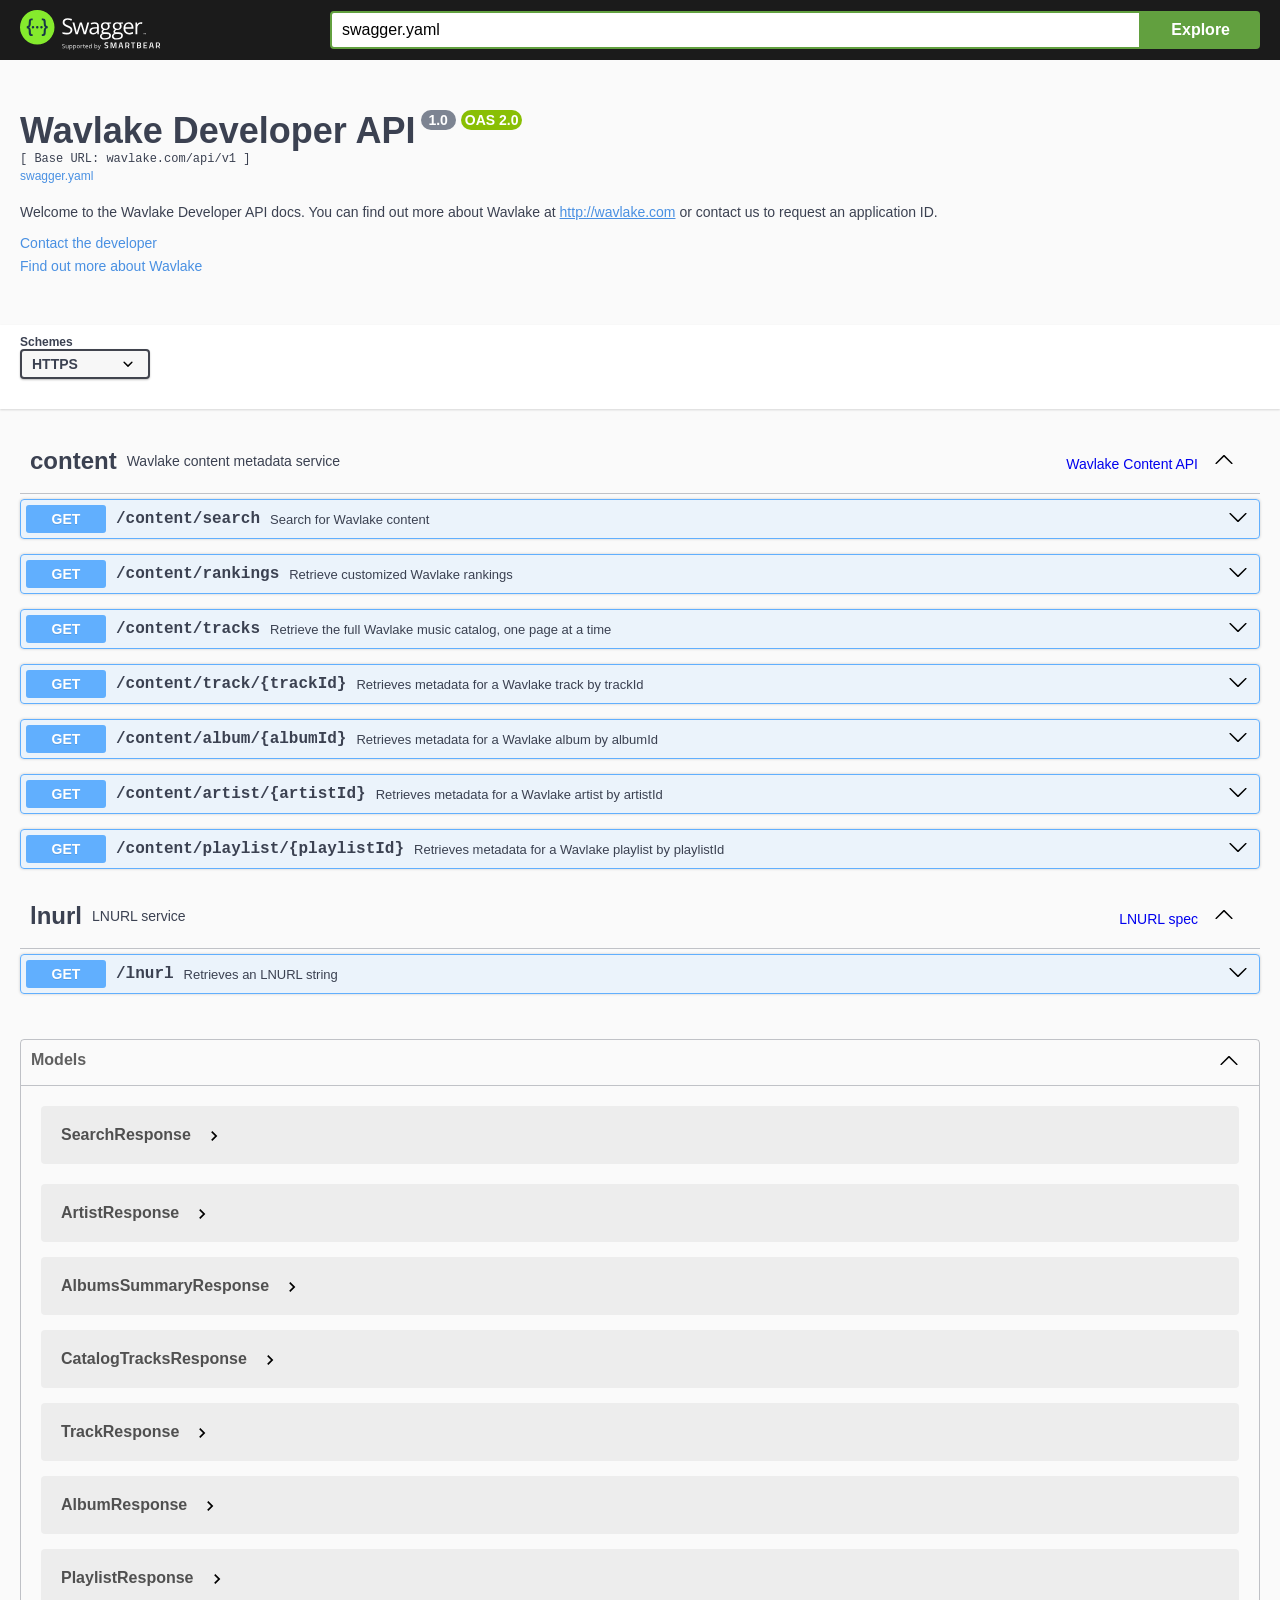
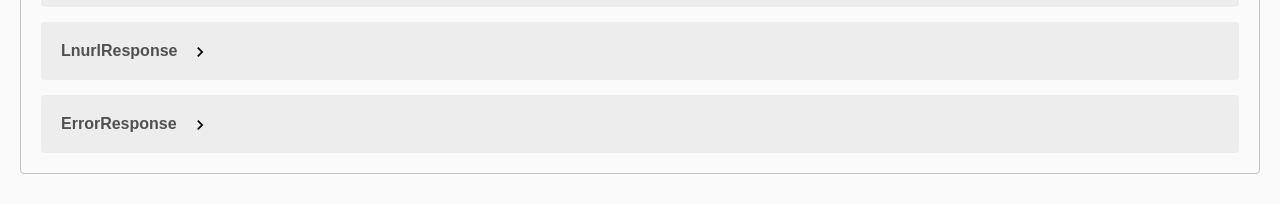
==== commit 91e9eabb: "Merge 9854355445abb080a7509e5d66c7eba8bed72dd8 into c5a7080c3a181b58ea72c7345f5f376553394279" ====
--- a/index.html
+++ b/index.html
@@ -1,21 +1,19 @@
 <!-- HTML for static distribution bundle build -->
 <!DOCTYPE html>
 <html lang="en">
+  <head>
+    <meta charset="UTF-8">
+    <title>Swagger UI</title>
+    <link rel="stylesheet" type="text/css" href="dist/swagger-ui.css" />
+    <link rel="stylesheet" type="text/css" href="dist/index.css" />
+    <link rel="icon" type="image/png" href="dist/favicon-32x32.png" sizes="32x32" />
+    <link rel="icon" type="image/png" href="dist/favicon-16x16.png" sizes="16x16" />
+  </head>
 
-<head>
-  <meta charset="UTF-8">
-  <title>Swagger UI</title>
-  <link rel="stylesheet" type="text/css" href="dist/swagger-ui.css" />
-  <link rel="stylesheet" type="text/css" href="dist/index.css" />
-  <link rel="icon" type="image/png" href="dist/favicon-32x32.png" sizes="32x32" />
-  <link rel="icon" type="image/png" href="dist/favicon-16x16.png" sizes="16x16" />
-</head>
-
-<body>
-  <div id="swagger-ui"></div>
-  <script src="dist/swagger-ui-bundle.js" charset="UTF-8"> </script>
-  <script src="dist/swagger-ui-standalone-preset.js" charset="UTF-8"> </script>
-  <script src="dist/swagger-initializer.js" charset="UTF-8"> </script>
-</body>
-
-</html>+  <body>
+    <div id="swagger-ui"></div>
+    <script src="dist/swagger-ui-bundle.js" charset="UTF-8"> </script>
+    <script src="dist/swagger-ui-standalone-preset.js" charset="UTF-8"> </script>
+    <script src="dist/swagger-initializer.js" charset="UTF-8"> </script>
+  </body>
+</html>
--- a/dist/swagger-ui.css
+++ b/dist/swagger-ui.css
@@ -1,3 +1,3 @@
-.swagger-ui{color:#3b4151;font-family:sans-serif/*! normalize.css v7.0.0 | MIT License | github.com/necolas/normalize.css */}.swagger-ui html{line-height:1.15;-ms-text-size-adjust:100%;-webkit-text-size-adjust:100%}.swagger-ui body{margin:0}.swagger-ui article,.swagger-ui aside,.swagger-ui footer,.swagger-ui header,.swagger-ui nav,.swagger-ui section{display:block}.swagger-ui h1{font-size:2em;margin:.67em 0}.swagger-ui figcaption,.swagger-ui figure,.swagger-ui main{display:block}.swagger-ui figure{margin:1em 40px}.swagger-ui hr{box-sizing:content-box;height:0;overflow:visible}.swagger-ui pre{font-family:monospace,monospace;font-size:1em}.swagger-ui a{background-color:transparent;-webkit-text-decoration-skip:objects}.swagger-ui abbr[title]{border-bottom:none;text-decoration:underline;-webkit-text-decoration:underline dotted;text-decoration:underline dotted}.swagger-ui b,.swagger-ui strong{font-weight:inherit;font-weight:bolder}.swagger-ui code,.swagger-ui kbd,.swagger-ui samp{font-family:monospace,monospace;font-size:1em}.swagger-ui dfn{font-style:italic}.swagger-ui mark{background-color:#ff0;color:#000}.swagger-ui small{font-size:80%}.swagger-ui sub,.swagger-ui sup{font-size:75%;line-height:0;position:relative;vertical-align:baseline}.swagger-ui sub{bottom:-.25em}.swagger-ui sup{top:-.5em}.swagger-ui audio,.swagger-ui video{display:inline-block}.swagger-ui audio:not([controls]){display:none;height:0}.swagger-ui img{border-style:none}.swagger-ui svg:not(:root){overflow:hidden}.swagger-ui button,.swagger-ui input,.swagger-ui optgroup,.swagger-ui select,.swagger-ui textarea{font-family:sans-serif;font-size:100%;line-height:1.15;margin:0}.swagger-ui button,.swagger-ui input{overflow:visible}.swagger-ui button,.swagger-ui select{text-transform:none}.swagger-ui [type=reset],.swagger-ui [type=submit],.swagger-ui button,.swagger-ui html [type=button]{-webkit-appearance:button}.swagger-ui [type=button]::-moz-focus-inner,.swagger-ui [type=reset]::-moz-focus-inner,.swagger-ui [type=submit]::-moz-focus-inner,.swagger-ui button::-moz-focus-inner{border-style:none;padding:0}.swagger-ui [type=button]:-moz-focusring,.swagger-ui [type=reset]:-moz-focusring,.swagger-ui [type=submit]:-moz-focusring,.swagger-ui button:-moz-focusring{outline:1px dotted ButtonText}.swagger-ui fieldset{padding:.35em .75em .625em}.swagger-ui legend{box-sizing:border-box;color:inherit;display:table;max-width:100%;padding:0;white-space:normal}.swagger-ui progress{display:inline-block;vertical-align:baseline}.swagger-ui textarea{overflow:auto}.swagger-ui [type=checkbox],.swagger-ui [type=radio]{box-sizing:border-box;padding:0}.swagger-ui [type=number]::-webkit-inner-spin-button,.swagger-ui [type=number]::-webkit-outer-spin-button{height:auto}.swagger-ui [type=search]{-webkit-appearance:textfield;outline-offset:-2px}.swagger-ui [type=search]::-webkit-search-cancel-button,.swagger-ui [type=search]::-webkit-search-decoration{-webkit-appearance:none}.swagger-ui ::-webkit-file-upload-button{-webkit-appearance:button;font:inherit}.swagger-ui details,.swagger-ui menu{display:block}.swagger-ui summary{display:list-item}.swagger-ui canvas{display:inline-block}.swagger-ui [hidden],.swagger-ui template{display:none}.swagger-ui .debug *{outline:1px solid gold}.swagger-ui .debug-white *{outline:1px solid #fff}.swagger-ui .debug-black *{outline:1px solid #000}.swagger-ui .debug-grid{background:transparent url([data-uri]) repeat 0 0}.swagger-ui .debug-grid-16{background:transparent url([data-uri]) repeat 0 0}.swagger-ui .debug-grid-8-solid{background:#fff url([data-uri]) repeat 0 0}.swagger-ui .debug-grid-16-solid{background:#fff url([data-uri]) repeat 0 0}.swagger-ui .border-box,.swagger-ui a,.swagger-ui article,.swagger-ui body,.swagger-ui code,.swagger-ui dd,.swagger-ui div,.swagger-ui dl,.swagger-ui dt,.swagger-ui fieldset,.swagger-ui footer,.swagger-ui form,.swagger-ui h1,.swagger-ui h2,.swagger-ui h3,.swagger-ui h4,.swagger-ui h5,.swagger-ui h6,.swagger-ui header,.swagger-ui html,.swagger-ui input[type=email],.swagger-ui input[type=number],.swagger-ui input[type=password],.swagger-ui input[type=tel],.swagger-ui input[type=text],.swagger-ui input[type=url],.swagger-ui legend,.swagger-ui li,.swagger-ui main,.swagger-ui ol,.swagger-ui p,.swagger-ui pre,.swagger-ui section,.swagger-ui table,.swagger-ui td,.swagger-ui textarea,.swagger-ui th,.swagger-ui tr,.swagger-ui ul{box-sizing:border-box}.swagger-ui .aspect-ratio{height:0;position:relative}.swagger-ui .aspect-ratio--16x9{padding-bottom:56.25%}.swagger-ui .aspect-ratio--9x16{padding-bottom:177.77%}.swagger-ui .aspect-ratio--4x3{padding-bottom:75%}.swagger-ui .aspect-ratio--3x4{padding-bottom:133.33%}.swagger-ui .aspect-ratio--6x4{padding-bottom:66.6%}.swagger-ui .aspect-ratio--4x6{padding-bottom:150%}.swagger-ui .aspect-ratio--8x5{padding-bottom:62.5%}.swagger-ui .aspect-ratio--5x8{padding-bottom:160%}.swagger-ui .aspect-ratio--7x5{padding-bottom:71.42%}.swagger-ui .aspect-ratio--5x7{padding-bottom:140%}.swagger-ui .aspect-ratio--1x1{padding-bottom:100%}.swagger-ui .aspect-ratio--object{bottom:0;height:100%;left:0;position:absolute;right:0;top:0;width:100%;z-index:100}@media screen and (min-width:30em){.swagger-ui .aspect-ratio-ns{height:0;position:relative}.swagger-ui .aspect-ratio--16x9-ns{padding-bottom:56.25%}.swagger-ui .aspect-ratio--9x16-ns{padding-bottom:177.77%}.swagger-ui .aspect-ratio--4x3-ns{padding-bottom:75%}.swagger-ui .aspect-ratio--3x4-ns{padding-bottom:133.33%}.swagger-ui .aspect-ratio--6x4-ns{padding-bottom:66.6%}.swagger-ui .aspect-ratio--4x6-ns{padding-bottom:150%}.swagger-ui .aspect-ratio--8x5-ns{padding-bottom:62.5%}.swagger-ui .aspect-ratio--5x8-ns{padding-bottom:160%}.swagger-ui .aspect-ratio--7x5-ns{padding-bottom:71.42%}.swagger-ui .aspect-ratio--5x7-ns{padding-bottom:140%}.swagger-ui .aspect-ratio--1x1-ns{padding-bottom:100%}.swagger-ui .aspect-ratio--object-ns{bottom:0;height:100%;left:0;position:absolute;right:0;top:0;width:100%;z-index:100}}@media screen and (min-width:30em)and (max-width:60em){.swagger-ui .aspect-ratio-m{height:0;position:relative}.swagger-ui .aspect-ratio--16x9-m{padding-bottom:56.25%}.swagger-ui .aspect-ratio--9x16-m{padding-bottom:177.77%}.swagger-ui .aspect-ratio--4x3-m{padding-bottom:75%}.swagger-ui .aspect-ratio--3x4-m{padding-bottom:133.33%}.swagger-ui .aspect-ratio--6x4-m{padding-bottom:66.6%}.swagger-ui .aspect-ratio--4x6-m{padding-bottom:150%}.swagger-ui .aspect-ratio--8x5-m{padding-bottom:62.5%}.swagger-ui .aspect-ratio--5x8-m{padding-bottom:160%}.swagger-ui .aspect-ratio--7x5-m{padding-bottom:71.42%}.swagger-ui .aspect-ratio--5x7-m{padding-bottom:140%}.swagger-ui .aspect-ratio--1x1-m{padding-bottom:100%}.swagger-ui .aspect-ratio--object-m{bottom:0;height:100%;left:0;position:absolute;right:0;top:0;width:100%;z-index:100}}@media screen and (min-width:60em){.swagger-ui .aspect-ratio-l{height:0;position:relative}.swagger-ui .aspect-ratio--16x9-l{padding-bottom:56.25%}.swagger-ui .aspect-ratio--9x16-l{padding-bottom:177.77%}.swagger-ui .aspect-ratio--4x3-l{padding-bottom:75%}.swagger-ui .aspect-ratio--3x4-l{padding-bottom:133.33%}.swagger-ui .aspect-ratio--6x4-l{padding-bottom:66.6%}.swagger-ui .aspect-ratio--4x6-l{padding-bottom:150%}.swagger-ui .aspect-ratio--8x5-l{padding-bottom:62.5%}.swagger-ui .aspect-ratio--5x8-l{padding-bottom:160%}.swagger-ui .aspect-ratio--7x5-l{padding-bottom:71.42%}.swagger-ui .aspect-ratio--5x7-l{padding-bottom:140%}.swagger-ui .aspect-ratio--1x1-l{padding-bottom:100%}.swagger-ui .aspect-ratio--object-l{bottom:0;height:100%;left:0;position:absolute;right:0;top:0;width:100%;z-index:100}}.swagger-ui img{max-width:100%}.swagger-ui .cover{background-size:cover!important}.swagger-ui .contain{background-size:contain!important}@media screen and (min-width:30em){.swagger-ui .cover-ns{background-size:cover!important}.swagger-ui .contain-ns{background-size:contain!important}}@media screen and (min-width:30em)and (max-width:60em){.swagger-ui .cover-m{background-size:cover!important}.swagger-ui .contain-m{background-size:contain!important}}@media screen and (min-width:60em){.swagger-ui .cover-l{background-size:cover!important}.swagger-ui .contain-l{background-size:contain!important}}.swagger-ui .bg-center{background-position:50%;background-repeat:no-repeat}.swagger-ui .bg-top{background-position:top;background-repeat:no-repeat}.swagger-ui .bg-right{background-position:100%;background-repeat:no-repeat}.swagger-ui .bg-bottom{background-position:bottom;background-repeat:no-repeat}.swagger-ui .bg-left{background-position:0;background-repeat:no-repeat}@media screen and (min-width:30em){.swagger-ui .bg-center-ns{background-position:50%;background-repeat:no-repeat}.swagger-ui .bg-top-ns{background-position:top;background-repeat:no-repeat}.swagger-ui .bg-right-ns{background-position:100%;background-repeat:no-repeat}.swagger-ui .bg-bottom-ns{background-position:bottom;background-repeat:no-repeat}.swagger-ui .bg-left-ns{background-position:0;background-repeat:no-repeat}}@media screen and (min-width:30em)and (max-width:60em){.swagger-ui .bg-center-m{background-position:50%;background-repeat:no-repeat}.swagger-ui .bg-top-m{background-position:top;background-repeat:no-repeat}.swagger-ui .bg-right-m{background-position:100%;background-repeat:no-repeat}.swagger-ui .bg-bottom-m{background-position:bottom;background-repeat:no-repeat}.swagger-ui .bg-left-m{background-position:0;background-repeat:no-repeat}}@media screen and (min-width:60em){.swagger-ui .bg-center-l{background-position:50%;background-repeat:no-repeat}.swagger-ui .bg-top-l{background-position:top;background-repeat:no-repeat}.swagger-ui .bg-right-l{background-position:100%;background-repeat:no-repeat}.swagger-ui .bg-bottom-l{background-position:bottom;background-repeat:no-repeat}.swagger-ui .bg-left-l{background-position:0;background-repeat:no-repeat}}.swagger-ui .outline{outline:1px solid}.swagger-ui .outline-transparent{outline:1px solid transparent}.swagger-ui .outline-0{outline:0}@media screen and (min-width:30em){.swagger-ui .outline-ns{outline:1px solid}.swagger-ui .outline-transparent-ns{outline:1px solid transparent}.swagger-ui .outline-0-ns{outline:0}}@media screen and (min-width:30em)and (max-width:60em){.swagger-ui .outline-m{outline:1px solid}.swagger-ui .outline-transparent-m{outline:1px solid transparent}.swagger-ui .outline-0-m{outline:0}}@media screen and (min-width:60em){.swagger-ui .outline-l{outline:1px solid}.swagger-ui .outline-transparent-l{outline:1px solid transparent}.swagger-ui .outline-0-l{outline:0}}.swagger-ui .ba{border-style:solid;border-width:1px}.swagger-ui .bt{border-top-style:solid;border-top-width:1px}.swagger-ui .br{border-right-style:solid;border-right-width:1px}.swagger-ui .bb{border-bottom-style:solid;border-bottom-width:1px}.swagger-ui .bl{border-left-style:solid;border-left-width:1px}.swagger-ui .bn{border-style:none;border-width:0}@media screen and (min-width:30em){.swagger-ui .ba-ns{border-style:solid;border-width:1px}.swagger-ui .bt-ns{border-top-style:solid;border-top-width:1px}.swagger-ui .br-ns{border-right-style:solid;border-right-width:1px}.swagger-ui .bb-ns{border-bottom-style:solid;border-bottom-width:1px}.swagger-ui .bl-ns{border-left-style:solid;border-left-width:1px}.swagger-ui .bn-ns{border-style:none;border-width:0}}@media screen and (min-width:30em)and (max-width:60em){.swagger-ui .ba-m{border-style:solid;border-width:1px}.swagger-ui .bt-m{border-top-style:solid;border-top-width:1px}.swagger-ui .br-m{border-right-style:solid;border-right-width:1px}.swagger-ui .bb-m{border-bottom-style:solid;border-bottom-width:1px}.swagger-ui .bl-m{border-left-style:solid;border-left-width:1px}.swagger-ui .bn-m{border-style:none;border-width:0}}@media screen and (min-width:60em){.swagger-ui .ba-l{border-style:solid;border-width:1px}.swagger-ui .bt-l{border-top-style:solid;border-top-width:1px}.swagger-ui .br-l{border-right-style:solid;border-right-width:1px}.swagger-ui .bb-l{border-bottom-style:solid;border-bottom-width:1px}.swagger-ui .bl-l{border-left-style:solid;border-left-width:1px}.swagger-ui .bn-l{border-style:none;border-width:0}}.swagger-ui .b--black{border-color:#000}.swagger-ui .b--near-black{border-color:#111}.swagger-ui .b--dark-gray{border-color:#333}.swagger-ui .b--mid-gray{border-color:#555}.swagger-ui .b--gray{border-color:#777}.swagger-ui .b--silver{border-color:#999}.swagger-ui .b--light-silver{border-color:#aaa}.swagger-ui .b--moon-gray{border-color:#ccc}.swagger-ui .b--light-gray{border-color:#eee}.swagger-ui .b--near-white{border-color:#f4f4f4}.swagger-ui .b--white{border-color:#fff}.swagger-ui .b--white-90{border-color:hsla(0,0%,100%,.9)}.swagger-ui .b--white-80{border-color:hsla(0,0%,100%,.8)}.swagger-ui .b--white-70{border-color:hsla(0,0%,100%,.7)}.swagger-ui .b--white-60{border-color:hsla(0,0%,100%,.6)}.swagger-ui .b--white-50{border-color:hsla(0,0%,100%,.5)}.swagger-ui .b--white-40{border-color:hsla(0,0%,100%,.4)}.swagger-ui .b--white-30{border-color:hsla(0,0%,100%,.3)}.swagger-ui .b--white-20{border-color:hsla(0,0%,100%,.2)}.swagger-ui .b--white-10{border-color:hsla(0,0%,100%,.1)}.swagger-ui .b--white-05{border-color:hsla(0,0%,100%,.05)}.swagger-ui .b--white-025{border-color:hsla(0,0%,100%,.025)}.swagger-ui .b--white-0125{border-color:hsla(0,0%,100%,.013)}.swagger-ui .b--black-90{border-color:rgba(0,0,0,.9)}.swagger-ui .b--black-80{border-color:rgba(0,0,0,.8)}.swagger-ui .b--black-70{border-color:rgba(0,0,0,.7)}.swagger-ui .b--black-60{border-color:rgba(0,0,0,.6)}.swagger-ui .b--black-50{border-color:rgba(0,0,0,.5)}.swagger-ui .b--black-40{border-color:rgba(0,0,0,.4)}.swagger-ui .b--black-30{border-color:rgba(0,0,0,.3)}.swagger-ui .b--black-20{border-color:rgba(0,0,0,.2)}.swagger-ui .b--black-10{border-color:rgba(0,0,0,.1)}.swagger-ui .b--black-05{border-color:rgba(0,0,0,.05)}.swagger-ui .b--black-025{border-color:rgba(0,0,0,.025)}.swagger-ui .b--black-0125{border-color:rgba(0,0,0,.013)}.swagger-ui .b--dark-red{border-color:#e7040f}.swagger-ui .b--red{border-color:#ff4136}.swagger-ui .b--light-red{border-color:#ff725c}.swagger-ui .b--orange{border-color:#ff6300}.swagger-ui .b--gold{border-color:#ffb700}.swagger-ui .b--yellow{border-color:gold}.swagger-ui .b--light-yellow{border-color:#fbf1a9}.swagger-ui .b--purple{border-color:#5e2ca5}.swagger-ui .b--light-purple{border-color:#a463f2}.swagger-ui .b--dark-pink{border-color:#d5008f}.swagger-ui .b--hot-pink{border-color:#ff41b4}.swagger-ui .b--pink{border-color:#ff80cc}.swagger-ui .b--light-pink{border-color:#ffa3d7}.swagger-ui .b--dark-green{border-color:#137752}.swagger-ui .b--green{border-color:#19a974}.swagger-ui .b--light-green{border-color:#9eebcf}.swagger-ui .b--navy{border-color:#001b44}.swagger-ui .b--dark-blue{border-color:#00449e}.swagger-ui .b--blue{border-color:#357edd}.swagger-ui .b--light-blue{border-color:#96ccff}.swagger-ui .b--lightest-blue{border-color:#cdecff}.swagger-ui .b--washed-blue{border-color:#f6fffe}.swagger-ui .b--washed-green{border-color:#e8fdf5}.swagger-ui .b--washed-yellow{border-color:#fffceb}.swagger-ui .b--washed-red{border-color:#ffdfdf}.swagger-ui .b--transparent{border-color:transparent}.swagger-ui .b--inherit{border-color:inherit}.swagger-ui .br0{border-radius:0}.swagger-ui .br1{border-radius:.125rem}.swagger-ui .br2{border-radius:.25rem}.swagger-ui .br3{border-radius:.5rem}.swagger-ui .br4{border-radius:1rem}.swagger-ui .br-100{border-radius:100%}.swagger-ui .br-pill{border-radius:9999px}.swagger-ui .br--bottom{border-top-left-radius:0;border-top-right-radius:0}.swagger-ui .br--top{border-bottom-left-radius:0;border-bottom-right-radius:0}.swagger-ui .br--right{border-bottom-left-radius:0;border-top-left-radius:0}.swagger-ui .br--left{border-bottom-right-radius:0;border-top-right-radius:0}@media screen and (min-width:30em){.swagger-ui .br0-ns{border-radius:0}.swagger-ui .br1-ns{border-radius:.125rem}.swagger-ui .br2-ns{border-radius:.25rem}.swagger-ui .br3-ns{border-radius:.5rem}.swagger-ui .br4-ns{border-radius:1rem}.swagger-ui .br-100-ns{border-radius:100%}.swagger-ui .br-pill-ns{border-radius:9999px}.swagger-ui .br--bottom-ns{border-top-left-radius:0;border-top-right-radius:0}.swagger-ui .br--top-ns{border-bottom-left-radius:0;border-bottom-right-radius:0}.swagger-ui .br--right-ns{border-bottom-left-radius:0;border-top-left-radius:0}.swagger-ui .br--left-ns{border-bottom-right-radius:0;border-top-right-radius:0}}@media screen and (min-width:30em)and (max-width:60em){.swagger-ui .br0-m{border-radius:0}.swagger-ui .br1-m{border-radius:.125rem}.swagger-ui .br2-m{border-radius:.25rem}.swagger-ui .br3-m{border-radius:.5rem}.swagger-ui .br4-m{border-radius:1rem}.swagger-ui .br-100-m{border-radius:100%}.swagger-ui .br-pill-m{border-radius:9999px}.swagger-ui .br--bottom-m{border-top-left-radius:0;border-top-right-radius:0}.swagger-ui .br--top-m{border-bottom-left-radius:0;border-bottom-right-radius:0}.swagger-ui .br--right-m{border-bottom-left-radius:0;border-top-left-radius:0}.swagger-ui .br--left-m{border-bottom-right-radius:0;border-top-right-radius:0}}@media screen and (min-width:60em){.swagger-ui .br0-l{border-radius:0}.swagger-ui .br1-l{border-radius:.125rem}.swagger-ui .br2-l{border-radius:.25rem}.swagger-ui .br3-l{border-radius:.5rem}.swagger-ui .br4-l{border-radius:1rem}.swagger-ui .br-100-l{border-radius:100%}.swagger-ui .br-pill-l{border-radius:9999px}.swagger-ui .br--bottom-l{border-top-left-radius:0;border-top-right-radius:0}.swagger-ui .br--top-l{border-bottom-left-radius:0;border-bottom-right-radius:0}.swagger-ui .br--right-l{border-bottom-left-radius:0;border-top-left-radius:0}.swagger-ui .br--left-l{border-bottom-right-radius:0;border-top-right-radius:0}}.swagger-ui .b--dotted{border-style:dotted}.swagger-ui .b--dashed{border-style:dashed}.swagger-ui .b--solid{border-style:solid}.swagger-ui .b--none{border-style:none}@media screen and (min-width:30em){.swagger-ui .b--dotted-ns{border-style:dotted}.swagger-ui .b--dashed-ns{border-style:dashed}.swagger-ui .b--solid-ns{border-style:solid}.swagger-ui .b--none-ns{border-style:none}}@media screen and (min-width:30em)and (max-width:60em){.swagger-ui .b--dotted-m{border-style:dotted}.swagger-ui .b--dashed-m{border-style:dashed}.swagger-ui .b--solid-m{border-style:solid}.swagger-ui .b--none-m{border-style:none}}@media screen and (min-width:60em){.swagger-ui .b--dotted-l{border-style:dotted}.swagger-ui .b--dashed-l{border-style:dashed}.swagger-ui .b--solid-l{border-style:solid}.swagger-ui .b--none-l{border-style:none}}.swagger-ui .bw0{border-width:0}.swagger-ui .bw1{border-width:.125rem}.swagger-ui .bw2{border-width:.25rem}.swagger-ui .bw3{border-width:.5rem}.swagger-ui .bw4{border-width:1rem}.swagger-ui .bw5{border-width:2rem}.swagger-ui .bt-0{border-top-width:0}.swagger-ui .br-0{border-right-width:0}.swagger-ui .bb-0{border-bottom-width:0}.swagger-ui .bl-0{border-left-width:0}@media screen and (min-width:30em){.swagger-ui .bw0-ns{border-width:0}.swagger-ui .bw1-ns{border-width:.125rem}.swagger-ui .bw2-ns{border-width:.25rem}.swagger-ui .bw3-ns{border-width:.5rem}.swagger-ui .bw4-ns{border-width:1rem}.swagger-ui .bw5-ns{border-width:2rem}.swagger-ui .bt-0-ns{border-top-width:0}.swagger-ui .br-0-ns{border-right-width:0}.swagger-ui .bb-0-ns{border-bottom-width:0}.swagger-ui .bl-0-ns{border-left-width:0}}@media screen and (min-width:30em)and (max-width:60em){.swagger-ui .bw0-m{border-width:0}.swagger-ui .bw1-m{border-width:.125rem}.swagger-ui .bw2-m{border-width:.25rem}.swagger-ui .bw3-m{border-width:.5rem}.swagger-ui .bw4-m{border-width:1rem}.swagger-ui .bw5-m{border-width:2rem}.swagger-ui .bt-0-m{border-top-width:0}.swagger-ui .br-0-m{border-right-width:0}.swagger-ui .bb-0-m{border-bottom-width:0}.swagger-ui .bl-0-m{border-left-width:0}}@media screen and (min-width:60em){.swagger-ui .bw0-l{border-width:0}.swagger-ui .bw1-l{border-width:.125rem}.swagger-ui .bw2-l{border-width:.25rem}.swagger-ui .bw3-l{border-width:.5rem}.swagger-ui .bw4-l{border-width:1rem}.swagger-ui .bw5-l{border-width:2rem}.swagger-ui .bt-0-l{border-top-width:0}.swagger-ui .br-0-l{border-right-width:0}.swagger-ui .bb-0-l{border-bottom-width:0}.swagger-ui .bl-0-l{border-left-width:0}}.swagger-ui .shadow-1{box-shadow:0 0 4px 2px rgba(0,0,0,.2)}.swagger-ui .shadow-2{box-shadow:0 0 8px 2px rgba(0,0,0,.2)}.swagger-ui .shadow-3{box-shadow:2px 2px 4px 2px rgba(0,0,0,.2)}.swagger-ui .shadow-4{box-shadow:2px 2px 8px 0 rgba(0,0,0,.2)}.swagger-ui .shadow-5{box-shadow:4px 4px 8px 0 rgba(0,0,0,.2)}@media screen and (min-width:30em){.swagger-ui .shadow-1-ns{box-shadow:0 0 4px 2px rgba(0,0,0,.2)}.swagger-ui .shadow-2-ns{box-shadow:0 0 8px 2px rgba(0,0,0,.2)}.swagger-ui .shadow-3-ns{box-shadow:2px 2px 4px 2px rgba(0,0,0,.2)}.swagger-ui .shadow-4-ns{box-shadow:2px 2px 8px 0 rgba(0,0,0,.2)}.swagger-ui .shadow-5-ns{box-shadow:4px 4px 8px 0 rgba(0,0,0,.2)}}@media screen and (min-width:30em)and (max-width:60em){.swagger-ui .shadow-1-m{box-shadow:0 0 4px 2px rgba(0,0,0,.2)}.swagger-ui .shadow-2-m{box-shadow:0 0 8px 2px rgba(0,0,0,.2)}.swagger-ui .shadow-3-m{box-shadow:2px 2px 4px 2px rgba(0,0,0,.2)}.swagger-ui .shadow-4-m{box-shadow:2px 2px 8px 0 rgba(0,0,0,.2)}.swagger-ui .shadow-5-m{box-shadow:4px 4px 8px 0 rgba(0,0,0,.2)}}@media screen and (min-width:60em){.swagger-ui .shadow-1-l{box-shadow:0 0 4px 2px rgba(0,0,0,.2)}.swagger-ui .shadow-2-l{box-shadow:0 0 8px 2px rgba(0,0,0,.2)}.swagger-ui .shadow-3-l{box-shadow:2px 2px 4px 2px rgba(0,0,0,.2)}.swagger-ui .shadow-4-l{box-shadow:2px 2px 8px 0 rgba(0,0,0,.2)}.swagger-ui .shadow-5-l{box-shadow:4px 4px 8px 0 rgba(0,0,0,.2)}}.swagger-ui .pre{overflow-x:auto;overflow-y:hidden;overflow:scroll}.swagger-ui .top-0{top:0}.swagger-ui .right-0{right:0}.swagger-ui .bottom-0{bottom:0}.swagger-ui .left-0{left:0}.swagger-ui .top-1{top:1rem}.swagger-ui .right-1{right:1rem}.swagger-ui .bottom-1{bottom:1rem}.swagger-ui .left-1{left:1rem}.swagger-ui .top-2{top:2rem}.swagger-ui .right-2{right:2rem}.swagger-ui .bottom-2{bottom:2rem}.swagger-ui .left-2{left:2rem}.swagger-ui .top--1{top:-1rem}.swagger-ui .right--1{right:-1rem}.swagger-ui .bottom--1{bottom:-1rem}.swagger-ui .left--1{left:-1rem}.swagger-ui .top--2{top:-2rem}.swagger-ui .right--2{right:-2rem}.swagger-ui .bottom--2{bottom:-2rem}.swagger-ui .left--2{left:-2rem}.swagger-ui .absolute--fill{bottom:0;left:0;right:0;top:0}@media screen and (min-width:30em){.swagger-ui .top-0-ns{top:0}.swagger-ui .left-0-ns{left:0}.swagger-ui .right-0-ns{right:0}.swagger-ui .bottom-0-ns{bottom:0}.swagger-ui .top-1-ns{top:1rem}.swagger-ui .left-1-ns{left:1rem}.swagger-ui .right-1-ns{right:1rem}.swagger-ui .bottom-1-ns{bottom:1rem}.swagger-ui .top-2-ns{top:2rem}.swagger-ui .left-2-ns{left:2rem}.swagger-ui .right-2-ns{right:2rem}.swagger-ui .bottom-2-ns{bottom:2rem}.swagger-ui .top--1-ns{top:-1rem}.swagger-ui .right--1-ns{right:-1rem}.swagger-ui .bottom--1-ns{bottom:-1rem}.swagger-ui .left--1-ns{left:-1rem}.swagger-ui .top--2-ns{top:-2rem}.swagger-ui .right--2-ns{right:-2rem}.swagger-ui .bottom--2-ns{bottom:-2rem}.swagger-ui .left--2-ns{left:-2rem}.swagger-ui .absolute--fill-ns{bottom:0;left:0;right:0;top:0}}@media screen and (min-width:30em)and (max-width:60em){.swagger-ui .top-0-m{top:0}.swagger-ui .left-0-m{left:0}.swagger-ui .right-0-m{right:0}.swagger-ui .bottom-0-m{bottom:0}.swagger-ui .top-1-m{top:1rem}.swagger-ui .left-1-m{left:1rem}.swagger-ui .right-1-m{right:1rem}.swagger-ui .bottom-1-m{bottom:1rem}.swagger-ui .top-2-m{top:2rem}.swagger-ui .left-2-m{left:2rem}.swagger-ui .right-2-m{right:2rem}.swagger-ui .bottom-2-m{bottom:2rem}.swagger-ui .top--1-m{top:-1rem}.swagger-ui .right--1-m{right:-1rem}.swagger-ui .bottom--1-m{bottom:-1rem}.swagger-ui .left--1-m{left:-1rem}.swagger-ui .top--2-m{top:-2rem}.swagger-ui .right--2-m{right:-2rem}.swagger-ui .bottom--2-m{bottom:-2rem}.swagger-ui .left--2-m{left:-2rem}.swagger-ui .absolute--fill-m{bottom:0;left:0;right:0;top:0}}@media screen and (min-width:60em){.swagger-ui .top-0-l{top:0}.swagger-ui .left-0-l{left:0}.swagger-ui .right-0-l{right:0}.swagger-ui .bottom-0-l{bottom:0}.swagger-ui .top-1-l{top:1rem}.swagger-ui .left-1-l{left:1rem}.swagger-ui .right-1-l{right:1rem}.swagger-ui .bottom-1-l{bottom:1rem}.swagger-ui .top-2-l{top:2rem}.swagger-ui .left-2-l{left:2rem}.swagger-ui .right-2-l{right:2rem}.swagger-ui .bottom-2-l{bottom:2rem}.swagger-ui .top--1-l{top:-1rem}.swagger-ui .right--1-l{right:-1rem}.swagger-ui .bottom--1-l{bottom:-1rem}.swagger-ui .left--1-l{left:-1rem}.swagger-ui .top--2-l{top:-2rem}.swagger-ui .right--2-l{right:-2rem}.swagger-ui .bottom--2-l{bottom:-2rem}.swagger-ui .left--2-l{left:-2rem}.swagger-ui .absolute--fill-l{bottom:0;left:0;right:0;top:0}}.swagger-ui .cf:after,.swagger-ui .cf:before{content:" ";display:table}.swagger-ui .cf:after{clear:both}.swagger-ui .cf{zoom:1}.swagger-ui .cl{clear:left}.swagger-ui .cr{clear:right}.swagger-ui .cb{clear:both}.swagger-ui .cn{clear:none}@media screen and (min-width:30em){.swagger-ui .cl-ns{clear:left}.swagger-ui .cr-ns{clear:right}.swagger-ui .cb-ns{clear:both}.swagger-ui .cn-ns{clear:none}}@media screen and (min-width:30em)and (max-width:60em){.swagger-ui .cl-m{clear:left}.swagger-ui .cr-m{clear:right}.swagger-ui .cb-m{clear:both}.swagger-ui .cn-m{clear:none}}@media screen and (min-width:60em){.swagger-ui .cl-l{clear:left}.swagger-ui .cr-l{clear:right}.swagger-ui .cb-l{clear:both}.swagger-ui .cn-l{clear:none}}.swagger-ui .flex{display:flex}.swagger-ui .inline-flex{display:inline-flex}.swagger-ui .flex-auto{flex:1 1 auto;min-height:0;min-width:0}.swagger-ui .flex-none{flex:none}.swagger-ui .flex-column{flex-direction:column}.swagger-ui .flex-row{flex-direction:row}.swagger-ui .flex-wrap{flex-wrap:wrap}.swagger-ui .flex-nowrap{flex-wrap:nowrap}.swagger-ui .flex-wrap-reverse{flex-wrap:wrap-reverse}.swagger-ui .flex-column-reverse{flex-direction:column-reverse}.swagger-ui .flex-row-reverse{flex-direction:row-reverse}.swagger-ui .items-start{align-items:flex-start}.swagger-ui .items-end{align-items:flex-end}.swagger-ui .items-center{align-items:center}.swagger-ui .items-baseline{align-items:baseline}.swagger-ui .items-stretch{align-items:stretch}.swagger-ui .self-start{align-self:flex-start}.swagger-ui .self-end{align-self:flex-end}.swagger-ui .self-center{align-self:center}.swagger-ui .self-baseline{align-self:baseline}.swagger-ui .self-stretch{align-self:stretch}.swagger-ui .justify-start{justify-content:flex-start}.swagger-ui .justify-end{justify-content:flex-end}.swagger-ui .justify-center{justify-content:center}.swagger-ui .justify-between{justify-content:space-between}.swagger-ui .justify-around{justify-content:space-around}.swagger-ui .content-start{align-content:flex-start}.swagger-ui .content-end{align-content:flex-end}.swagger-ui .content-center{align-content:center}.swagger-ui .content-between{align-content:space-between}.swagger-ui .content-around{align-content:space-around}.swagger-ui .content-stretch{align-content:stretch}.swagger-ui .order-0{order:0}.swagger-ui .order-1{order:1}.swagger-ui .order-2{order:2}.swagger-ui .order-3{order:3}.swagger-ui .order-4{order:4}.swagger-ui .order-5{order:5}.swagger-ui .order-6{order:6}.swagger-ui .order-7{order:7}.swagger-ui .order-8{order:8}.swagger-ui .order-last{order:99999}.swagger-ui .flex-grow-0{flex-grow:0}.swagger-ui .flex-grow-1{flex-grow:1}.swagger-ui .flex-shrink-0{flex-shrink:0}.swagger-ui .flex-shrink-1{flex-shrink:1}@media screen and (min-width:30em){.swagger-ui .flex-ns{display:flex}.swagger-ui .inline-flex-ns{display:inline-flex}.swagger-ui .flex-auto-ns{flex:1 1 auto;min-height:0;min-width:0}.swagger-ui .flex-none-ns{flex:none}.swagger-ui .flex-column-ns{flex-direction:column}.swagger-ui .flex-row-ns{flex-direction:row}.swagger-ui .flex-wrap-ns{flex-wrap:wrap}.swagger-ui .flex-nowrap-ns{flex-wrap:nowrap}.swagger-ui .flex-wrap-reverse-ns{flex-wrap:wrap-reverse}.swagger-ui .flex-column-reverse-ns{flex-direction:column-reverse}.swagger-ui .flex-row-reverse-ns{flex-direction:row-reverse}.swagger-ui .items-start-ns{align-items:flex-start}.swagger-ui .items-end-ns{align-items:flex-end}.swagger-ui .items-center-ns{align-items:center}.swagger-ui .items-baseline-ns{align-items:baseline}.swagger-ui .items-stretch-ns{align-items:stretch}.swagger-ui .self-start-ns{align-self:flex-start}.swagger-ui .self-end-ns{align-self:flex-end}.swagger-ui .self-center-ns{align-self:center}.swagger-ui .self-baseline-ns{align-self:baseline}.swagger-ui .self-stretch-ns{align-self:stretch}.swagger-ui .justify-start-ns{justify-content:flex-start}.swagger-ui .justify-end-ns{justify-content:flex-end}.swagger-ui .justify-center-ns{justify-content:center}.swagger-ui .justify-between-ns{justify-content:space-between}.swagger-ui .justify-around-ns{justify-content:space-around}.swagger-ui .content-start-ns{align-content:flex-start}.swagger-ui .content-end-ns{align-content:flex-end}.swagger-ui .content-center-ns{align-content:center}.swagger-ui .content-between-ns{align-content:space-between}.swagger-ui .content-around-ns{align-content:space-around}.swagger-ui .content-stretch-ns{align-content:stretch}.swagger-ui .order-0-ns{order:0}.swagger-ui .order-1-ns{order:1}.swagger-ui .order-2-ns{order:2}.swagger-ui .order-3-ns{order:3}.swagger-ui .order-4-ns{order:4}.swagger-ui .order-5-ns{order:5}.swagger-ui .order-6-ns{order:6}.swagger-ui .order-7-ns{order:7}.swagger-ui .order-8-ns{order:8}.swagger-ui .order-last-ns{order:99999}.swagger-ui .flex-grow-0-ns{flex-grow:0}.swagger-ui .flex-grow-1-ns{flex-grow:1}.swagger-ui .flex-shrink-0-ns{flex-shrink:0}.swagger-ui .flex-shrink-1-ns{flex-shrink:1}}@media screen and (min-width:30em)and (max-width:60em){.swagger-ui .flex-m{display:flex}.swagger-ui .inline-flex-m{display:inline-flex}.swagger-ui .flex-auto-m{flex:1 1 auto;min-height:0;min-width:0}.swagger-ui .flex-none-m{flex:none}.swagger-ui .flex-column-m{flex-direction:column}.swagger-ui .flex-row-m{flex-direction:row}.swagger-ui .flex-wrap-m{flex-wrap:wrap}.swagger-ui .flex-nowrap-m{flex-wrap:nowrap}.swagger-ui .flex-wrap-reverse-m{flex-wrap:wrap-reverse}.swagger-ui .flex-column-reverse-m{flex-direction:column-reverse}.swagger-ui .flex-row-reverse-m{flex-direction:row-reverse}.swagger-ui .items-start-m{align-items:flex-start}.swagger-ui .items-end-m{align-items:flex-end}.swagger-ui .items-center-m{align-items:center}.swagger-ui .items-baseline-m{align-items:baseline}.swagger-ui .items-stretch-m{align-items:stretch}.swagger-ui .self-start-m{align-self:flex-start}.swagger-ui .self-end-m{align-self:flex-end}.swagger-ui .self-center-m{align-self:center}.swagger-ui .self-baseline-m{align-self:baseline}.swagger-ui .self-stretch-m{align-self:stretch}.swagger-ui .justify-start-m{justify-content:flex-start}.swagger-ui .justify-end-m{justify-content:flex-end}.swagger-ui .justify-center-m{justify-content:center}.swagger-ui .justify-between-m{justify-content:space-between}.swagger-ui .justify-around-m{justify-content:space-around}.swagger-ui .content-start-m{align-content:flex-start}.swagger-ui .content-end-m{align-content:flex-end}.swagger-ui .content-center-m{align-content:center}.swagger-ui .content-between-m{align-content:space-between}.swagger-ui .content-around-m{align-content:space-around}.swagger-ui .content-stretch-m{align-content:stretch}.swagger-ui .order-0-m{order:0}.swagger-ui .order-1-m{order:1}.swagger-ui .order-2-m{order:2}.swagger-ui .order-3-m{order:3}.swagger-ui .order-4-m{order:4}.swagger-ui .order-5-m{order:5}.swagger-ui .order-6-m{order:6}.swagger-ui .order-7-m{order:7}.swagger-ui .order-8-m{order:8}.swagger-ui .order-last-m{order:99999}.swagger-ui .flex-grow-0-m{flex-grow:0}.swagger-ui .flex-grow-1-m{flex-grow:1}.swagger-ui .flex-shrink-0-m{flex-shrink:0}.swagger-ui .flex-shrink-1-m{flex-shrink:1}}@media screen and (min-width:60em){.swagger-ui .flex-l{display:flex}.swagger-ui .inline-flex-l{display:inline-flex}.swagger-ui .flex-auto-l{flex:1 1 auto;min-height:0;min-width:0}.swagger-ui .flex-none-l{flex:none}.swagger-ui .flex-column-l{flex-direction:column}.swagger-ui .flex-row-l{flex-direction:row}.swagger-ui .flex-wrap-l{flex-wrap:wrap}.swagger-ui .flex-nowrap-l{flex-wrap:nowrap}.swagger-ui .flex-wrap-reverse-l{flex-wrap:wrap-reverse}.swagger-ui .flex-column-reverse-l{flex-direction:column-reverse}.swagger-ui .flex-row-reverse-l{flex-direction:row-reverse}.swagger-ui .items-start-l{align-items:flex-start}.swagger-ui .items-end-l{align-items:flex-end}.swagger-ui .items-center-l{align-items:center}.swagger-ui .items-baseline-l{align-items:baseline}.swagger-ui .items-stretch-l{align-items:stretch}.swagger-ui .self-start-l{align-self:flex-start}.swagger-ui .self-end-l{align-self:flex-end}.swagger-ui .self-center-l{align-self:center}.swagger-ui .self-baseline-l{align-self:baseline}.swagger-ui .self-stretch-l{align-self:stretch}.swagger-ui .justify-start-l{justify-content:flex-start}.swagger-ui .justify-end-l{justify-content:flex-end}.swagger-ui .justify-center-l{justify-content:center}.swagger-ui .justify-between-l{justify-content:space-between}.swagger-ui .justify-around-l{justify-content:space-around}.swagger-ui .content-start-l{align-content:flex-start}.swagger-ui .content-end-l{align-content:flex-end}.swagger-ui .content-center-l{align-content:center}.swagger-ui .content-between-l{align-content:space-between}.swagger-ui .content-around-l{align-content:space-around}.swagger-ui .content-stretch-l{align-content:stretch}.swagger-ui .order-0-l{order:0}.swagger-ui .order-1-l{order:1}.swagger-ui .order-2-l{order:2}.swagger-ui .order-3-l{order:3}.swagger-ui .order-4-l{order:4}.swagger-ui .order-5-l{order:5}.swagger-ui .order-6-l{order:6}.swagger-ui .order-7-l{order:7}.swagger-ui .order-8-l{order:8}.swagger-ui .order-last-l{order:99999}.swagger-ui .flex-grow-0-l{flex-grow:0}.swagger-ui .flex-grow-1-l{flex-grow:1}.swagger-ui .flex-shrink-0-l{flex-shrink:0}.swagger-ui .flex-shrink-1-l{flex-shrink:1}}.swagger-ui .dn{display:none}.swagger-ui .di{display:inline}.swagger-ui .db{display:block}.swagger-ui .dib{display:inline-block}.swagger-ui .dit{display:inline-table}.swagger-ui .dt{display:table}.swagger-ui .dtc{display:table-cell}.swagger-ui .dt-row{display:table-row}.swagger-ui .dt-row-group{display:table-row-group}.swagger-ui .dt-column{display:table-column}.swagger-ui .dt-column-group{display:table-column-group}.swagger-ui .dt--fixed{table-layout:fixed;width:100%}@media screen and (min-width:30em){.swagger-ui .dn-ns{display:none}.swagger-ui .di-ns{display:inline}.swagger-ui .db-ns{display:block}.swagger-ui .dib-ns{display:inline-block}.swagger-ui .dit-ns{display:inline-table}.swagger-ui .dt-ns{display:table}.swagger-ui .dtc-ns{display:table-cell}.swagger-ui .dt-row-ns{display:table-row}.swagger-ui .dt-row-group-ns{display:table-row-group}.swagger-ui .dt-column-ns{display:table-column}.swagger-ui .dt-column-group-ns{display:table-column-group}.swagger-ui .dt--fixed-ns{table-layout:fixed;width:100%}}@media screen and (min-width:30em)and (max-width:60em){.swagger-ui .dn-m{display:none}.swagger-ui .di-m{display:inline}.swagger-ui .db-m{display:block}.swagger-ui .dib-m{display:inline-block}.swagger-ui .dit-m{display:inline-table}.swagger-ui .dt-m{display:table}.swagger-ui .dtc-m{display:table-cell}.swagger-ui .dt-row-m{display:table-row}.swagger-ui .dt-row-group-m{display:table-row-group}.swagger-ui .dt-column-m{display:table-column}.swagger-ui .dt-column-group-m{display:table-column-group}.swagger-ui .dt--fixed-m{table-layout:fixed;width:100%}}@media screen and (min-width:60em){.swagger-ui .dn-l{display:none}.swagger-ui .di-l{display:inline}.swagger-ui .db-l{display:block}.swagger-ui .dib-l{display:inline-block}.swagger-ui .dit-l{display:inline-table}.swagger-ui .dt-l{display:table}.swagger-ui .dtc-l{display:table-cell}.swagger-ui .dt-row-l{display:table-row}.swagger-ui .dt-row-group-l{display:table-row-group}.swagger-ui .dt-column-l{display:table-column}.swagger-ui .dt-column-group-l{display:table-column-group}.swagger-ui .dt--fixed-l{table-layout:fixed;width:100%}}.swagger-ui .fl{_display:inline;float:left}.swagger-ui .fr{_display:inline;float:right}.swagger-ui .fn{float:none}@media screen and (min-width:30em){.swagger-ui .fl-ns{_display:inline;float:left}.swagger-ui .fr-ns{_display:inline;float:right}.swagger-ui .fn-ns{float:none}}@media screen and (min-width:30em)and (max-width:60em){.swagger-ui .fl-m{_display:inline;float:left}.swagger-ui .fr-m{_display:inline;float:right}.swagger-ui .fn-m{float:none}}@media screen and (min-width:60em){.swagger-ui .fl-l{_display:inline;float:left}.swagger-ui .fr-l{_display:inline;float:right}.swagger-ui .fn-l{float:none}}.swagger-ui .sans-serif{font-family:-apple-system,BlinkMacSystemFont,avenir next,avenir,helvetica,helvetica neue,ubuntu,roboto,noto,segoe ui,arial,sans-serif}.swagger-ui .serif{font-family:georgia,serif}.swagger-ui .system-sans-serif{font-family:sans-serif}.swagger-ui .system-serif{font-family:serif}.swagger-ui .code,.swagger-ui code{font-family:Consolas,monaco,monospace}.swagger-ui .courier{font-family:Courier Next,courier,monospace}.swagger-ui .helvetica{font-family:helvetica neue,helvetica,sans-serif}.swagger-ui .avenir{font-family:avenir next,avenir,sans-serif}.swagger-ui .athelas{font-family:athelas,georgia,serif}.swagger-ui .georgia{font-family:georgia,serif}.swagger-ui .times{font-family:times,serif}.swagger-ui .bodoni{font-family:Bodoni MT,serif}.swagger-ui .calisto{font-family:Calisto MT,serif}.swagger-ui .garamond{font-family:garamond,serif}.swagger-ui .baskerville{font-family:baskerville,serif}.swagger-ui .i{font-style:italic}.swagger-ui .fs-normal{font-style:normal}@media screen and (min-width:30em){.swagger-ui .i-ns{font-style:italic}.swagger-ui .fs-normal-ns{font-style:normal}}@media screen and (min-width:30em)and (max-width:60em){.swagger-ui .i-m{font-style:italic}.swagger-ui .fs-normal-m{font-style:normal}}@media screen and (min-width:60em){.swagger-ui .i-l{font-style:italic}.swagger-ui .fs-normal-l{font-style:normal}}.swagger-ui .normal{font-weight:400}.swagger-ui .b{font-weight:700}.swagger-ui .fw1{font-weight:100}.swagger-ui .fw2{font-weight:200}.swagger-ui .fw3{font-weight:300}.swagger-ui .fw4{font-weight:400}.swagger-ui .fw5{font-weight:500}.swagger-ui .fw6{font-weight:600}.swagger-ui .fw7{font-weight:700}.swagger-ui .fw8{font-weight:800}.swagger-ui .fw9{font-weight:900}@media screen and (min-width:30em){.swagger-ui .normal-ns{font-weight:400}.swagger-ui .b-ns{font-weight:700}.swagger-ui .fw1-ns{font-weight:100}.swagger-ui .fw2-ns{font-weight:200}.swagger-ui .fw3-ns{font-weight:300}.swagger-ui .fw4-ns{font-weight:400}.swagger-ui .fw5-ns{font-weight:500}.swagger-ui .fw6-ns{font-weight:600}.swagger-ui .fw7-ns{font-weight:700}.swagger-ui .fw8-ns{font-weight:800}.swagger-ui .fw9-ns{font-weight:900}}@media screen and (min-width:30em)and (max-width:60em){.swagger-ui .normal-m{font-weight:400}.swagger-ui .b-m{font-weight:700}.swagger-ui .fw1-m{font-weight:100}.swagger-ui .fw2-m{font-weight:200}.swagger-ui .fw3-m{font-weight:300}.swagger-ui .fw4-m{font-weight:400}.swagger-ui .fw5-m{font-weight:500}.swagger-ui .fw6-m{font-weight:600}.swagger-ui .fw7-m{font-weight:700}.swagger-ui .fw8-m{font-weight:800}.swagger-ui .fw9-m{font-weight:900}}@media screen and (min-width:60em){.swagger-ui .normal-l{font-weight:400}.swagger-ui .b-l{font-weight:700}.swagger-ui .fw1-l{font-weight:100}.swagger-ui .fw2-l{font-weight:200}.swagger-ui .fw3-l{font-weight:300}.swagger-ui .fw4-l{font-weight:400}.swagger-ui .fw5-l{font-weight:500}.swagger-ui .fw6-l{font-weight:600}.swagger-ui .fw7-l{font-weight:700}.swagger-ui .fw8-l{font-weight:800}.swagger-ui .fw9-l{font-weight:900}}.swagger-ui .input-reset{-webkit-appearance:none;-moz-appearance:none}.swagger-ui .button-reset::-moz-focus-inner,.swagger-ui .input-reset::-moz-focus-inner{border:0;padding:0}.swagger-ui .h1{height:1rem}.swagger-ui .h2{height:2rem}.swagger-ui .h3{height:4rem}.swagger-ui .h4{height:8rem}.swagger-ui .h5{height:16rem}.swagger-ui .h-25{height:25%}.swagger-ui .h-50{height:50%}.swagger-ui .h-75{height:75%}.swagger-ui .h-100{height:100%}.swagger-ui .min-h-100{min-height:100%}.swagger-ui .vh-25{height:25vh}.swagger-ui .vh-50{height:50vh}.swagger-ui .vh-75{height:75vh}.swagger-ui .vh-100{height:100vh}.swagger-ui .min-vh-100{min-height:100vh}.swagger-ui .h-auto{height:auto}.swagger-ui .h-inherit{height:inherit}@media screen and (min-width:30em){.swagger-ui .h1-ns{height:1rem}.swagger-ui .h2-ns{height:2rem}.swagger-ui .h3-ns{height:4rem}.swagger-ui .h4-ns{height:8rem}.swagger-ui .h5-ns{height:16rem}.swagger-ui .h-25-ns{height:25%}.swagger-ui .h-50-ns{height:50%}.swagger-ui .h-75-ns{height:75%}.swagger-ui .h-100-ns{height:100%}.swagger-ui .min-h-100-ns{min-height:100%}.swagger-ui .vh-25-ns{height:25vh}.swagger-ui .vh-50-ns{height:50vh}.swagger-ui .vh-75-ns{height:75vh}.swagger-ui .vh-100-ns{height:100vh}.swagger-ui .min-vh-100-ns{min-height:100vh}.swagger-ui .h-auto-ns{height:auto}.swagger-ui .h-inherit-ns{height:inherit}}@media screen and (min-width:30em)and (max-width:60em){.swagger-ui .h1-m{height:1rem}.swagger-ui .h2-m{height:2rem}.swagger-ui .h3-m{height:4rem}.swagger-ui .h4-m{height:8rem}.swagger-ui .h5-m{height:16rem}.swagger-ui .h-25-m{height:25%}.swagger-ui .h-50-m{height:50%}.swagger-ui .h-75-m{height:75%}.swagger-ui .h-100-m{height:100%}.swagger-ui .min-h-100-m{min-height:100%}.swagger-ui .vh-25-m{height:25vh}.swagger-ui .vh-50-m{height:50vh}.swagger-ui .vh-75-m{height:75vh}.swagger-ui .vh-100-m{height:100vh}.swagger-ui .min-vh-100-m{min-height:100vh}.swagger-ui .h-auto-m{height:auto}.swagger-ui .h-inherit-m{height:inherit}}@media screen and (min-width:60em){.swagger-ui .h1-l{height:1rem}.swagger-ui .h2-l{height:2rem}.swagger-ui .h3-l{height:4rem}.swagger-ui .h4-l{height:8rem}.swagger-ui .h5-l{height:16rem}.swagger-ui .h-25-l{height:25%}.swagger-ui .h-50-l{height:50%}.swagger-ui .h-75-l{height:75%}.swagger-ui .h-100-l{height:100%}.swagger-ui .min-h-100-l{min-height:100%}.swagger-ui .vh-25-l{height:25vh}.swagger-ui .vh-50-l{height:50vh}.swagger-ui .vh-75-l{height:75vh}.swagger-ui .vh-100-l{height:100vh}.swagger-ui .min-vh-100-l{min-height:100vh}.swagger-ui .h-auto-l{height:auto}.swagger-ui .h-inherit-l{height:inherit}}.swagger-ui .tracked{letter-spacing:.1em}.swagger-ui .tracked-tight{letter-spacing:-.05em}.swagger-ui .tracked-mega{letter-spacing:.25em}@media screen and (min-width:30em){.swagger-ui .tracked-ns{letter-spacing:.1em}.swagger-ui .tracked-tight-ns{letter-spacing:-.05em}.swagger-ui .tracked-mega-ns{letter-spacing:.25em}}@media screen and (min-width:30em)and (max-width:60em){.swagger-ui .tracked-m{letter-spacing:.1em}.swagger-ui .tracked-tight-m{letter-spacing:-.05em}.swagger-ui .tracked-mega-m{letter-spacing:.25em}}@media screen and (min-width:60em){.swagger-ui .tracked-l{letter-spacing:.1em}.swagger-ui .tracked-tight-l{letter-spacing:-.05em}.swagger-ui .tracked-mega-l{letter-spacing:.25em}}.swagger-ui .lh-solid{line-height:1}.swagger-ui .lh-title{line-height:1.25}.swagger-ui .lh-copy{line-height:1.5}@media screen and (min-width:30em){.swagger-ui .lh-solid-ns{line-height:1}.swagger-ui .lh-title-ns{line-height:1.25}.swagger-ui .lh-copy-ns{line-height:1.5}}@media screen and (min-width:30em)and (max-width:60em){.swagger-ui .lh-solid-m{line-height:1}.swagger-ui .lh-title-m{line-height:1.25}.swagger-ui .lh-copy-m{line-height:1.5}}@media screen and (min-width:60em){.swagger-ui .lh-solid-l{line-height:1}.swagger-ui .lh-title-l{line-height:1.25}.swagger-ui .lh-copy-l{line-height:1.5}}.swagger-ui .link{-webkit-text-decoration:none;text-decoration:none}.swagger-ui .link,.swagger-ui .link:active,.swagger-ui .link:focus,.swagger-ui .link:hover,.swagger-ui .link:link,.swagger-ui .link:visited{transition:color .15s ease-in}.swagger-ui .link:focus{outline:1px dotted currentColor}.swagger-ui .list{list-style-type:none}.swagger-ui .mw-100{max-width:100%}.swagger-ui .mw1{max-width:1rem}.swagger-ui .mw2{max-width:2rem}.swagger-ui .mw3{max-width:4rem}.swagger-ui .mw4{max-width:8rem}.swagger-ui .mw5{max-width:16rem}.swagger-ui .mw6{max-width:32rem}.swagger-ui .mw7{max-width:48rem}.swagger-ui .mw8{max-width:64rem}.swagger-ui .mw9{max-width:96rem}.swagger-ui .mw-none{max-width:none}@media screen and (min-width:30em){.swagger-ui .mw-100-ns{max-width:100%}.swagger-ui .mw1-ns{max-width:1rem}.swagger-ui .mw2-ns{max-width:2rem}.swagger-ui .mw3-ns{max-width:4rem}.swagger-ui .mw4-ns{max-width:8rem}.swagger-ui .mw5-ns{max-width:16rem}.swagger-ui .mw6-ns{max-width:32rem}.swagger-ui .mw7-ns{max-width:48rem}.swagger-ui .mw8-ns{max-width:64rem}.swagger-ui .mw9-ns{max-width:96rem}.swagger-ui .mw-none-ns{max-width:none}}@media screen and (min-width:30em)and (max-width:60em){.swagger-ui .mw-100-m{max-width:100%}.swagger-ui .mw1-m{max-width:1rem}.swagger-ui .mw2-m{max-width:2rem}.swagger-ui .mw3-m{max-width:4rem}.swagger-ui .mw4-m{max-width:8rem}.swagger-ui .mw5-m{max-width:16rem}.swagger-ui .mw6-m{max-width:32rem}.swagger-ui .mw7-m{max-width:48rem}.swagger-ui .mw8-m{max-width:64rem}.swagger-ui .mw9-m{max-width:96rem}.swagger-ui .mw-none-m{max-width:none}}@media screen and (min-width:60em){.swagger-ui .mw-100-l{max-width:100%}.swagger-ui .mw1-l{max-width:1rem}.swagger-ui .mw2-l{max-width:2rem}.swagger-ui .mw3-l{max-width:4rem}.swagger-ui .mw4-l{max-width:8rem}.swagger-ui .mw5-l{max-width:16rem}.swagger-ui .mw6-l{max-width:32rem}.swagger-ui .mw7-l{max-width:48rem}.swagger-ui .mw8-l{max-width:64rem}.swagger-ui .mw9-l{max-width:96rem}.swagger-ui .mw-none-l{max-width:none}}.swagger-ui .w1{width:1rem}.swagger-ui .w2{width:2rem}.swagger-ui .w3{width:4rem}.swagger-ui .w4{width:8rem}.swagger-ui .w5{width:16rem}.swagger-ui .w-10{width:10%}.swagger-ui .w-20{width:20%}.swagger-ui .w-25{width:25%}.swagger-ui .w-30{width:30%}.swagger-ui .w-33{width:33%}.swagger-ui .w-34{width:34%}.swagger-ui .w-40{width:40%}.swagger-ui .w-50{width:50%}.swagger-ui .w-60{width:60%}.swagger-ui .w-70{width:70%}.swagger-ui .w-75{width:75%}.swagger-ui .w-80{width:80%}.swagger-ui .w-90{width:90%}.swagger-ui .w-100{width:100%}.swagger-ui .w-third{width:33.3333333333%}.swagger-ui .w-two-thirds{width:66.6666666667%}.swagger-ui .w-auto{width:auto}@media screen and (min-width:30em){.swagger-ui .w1-ns{width:1rem}.swagger-ui .w2-ns{width:2rem}.swagger-ui .w3-ns{width:4rem}.swagger-ui .w4-ns{width:8rem}.swagger-ui .w5-ns{width:16rem}.swagger-ui .w-10-ns{width:10%}.swagger-ui .w-20-ns{width:20%}.swagger-ui .w-25-ns{width:25%}.swagger-ui .w-30-ns{width:30%}.swagger-ui .w-33-ns{width:33%}.swagger-ui .w-34-ns{width:34%}.swagger-ui .w-40-ns{width:40%}.swagger-ui .w-50-ns{width:50%}.swagger-ui .w-60-ns{width:60%}.swagger-ui .w-70-ns{width:70%}.swagger-ui .w-75-ns{width:75%}.swagger-ui .w-80-ns{width:80%}.swagger-ui .w-90-ns{width:90%}.swagger-ui .w-100-ns{width:100%}.swagger-ui .w-third-ns{width:33.3333333333%}.swagger-ui .w-two-thirds-ns{width:66.6666666667%}.swagger-ui .w-auto-ns{width:auto}}@media screen and (min-width:30em)and (max-width:60em){.swagger-ui .w1-m{width:1rem}.swagger-ui .w2-m{width:2rem}.swagger-ui .w3-m{width:4rem}.swagger-ui .w4-m{width:8rem}.swagger-ui .w5-m{width:16rem}.swagger-ui .w-10-m{width:10%}.swagger-ui .w-20-m{width:20%}.swagger-ui .w-25-m{width:25%}.swagger-ui .w-30-m{width:30%}.swagger-ui .w-33-m{width:33%}.swagger-ui .w-34-m{width:34%}.swagger-ui .w-40-m{width:40%}.swagger-ui .w-50-m{width:50%}.swagger-ui .w-60-m{width:60%}.swagger-ui .w-70-m{width:70%}.swagger-ui .w-75-m{width:75%}.swagger-ui .w-80-m{width:80%}.swagger-ui .w-90-m{width:90%}.swagger-ui .w-100-m{width:100%}.swagger-ui .w-third-m{width:33.3333333333%}.swagger-ui .w-two-thirds-m{width:66.6666666667%}.swagger-ui .w-auto-m{width:auto}}@media screen and (min-width:60em){.swagger-ui .w1-l{width:1rem}.swagger-ui .w2-l{width:2rem}.swagger-ui .w3-l{width:4rem}.swagger-ui .w4-l{width:8rem}.swagger-ui .w5-l{width:16rem}.swagger-ui .w-10-l{width:10%}.swagger-ui .w-20-l{width:20%}.swagger-ui .w-25-l{width:25%}.swagger-ui .w-30-l{width:30%}.swagger-ui .w-33-l{width:33%}.swagger-ui .w-34-l{width:34%}.swagger-ui .w-40-l{width:40%}.swagger-ui .w-50-l{width:50%}.swagger-ui .w-60-l{width:60%}.swagger-ui .w-70-l{width:70%}.swagger-ui .w-75-l{width:75%}.swagger-ui .w-80-l{width:80%}.swagger-ui .w-90-l{width:90%}.swagger-ui .w-100-l{width:100%}.swagger-ui .w-third-l{width:33.3333333333%}.swagger-ui .w-two-thirds-l{width:66.6666666667%}.swagger-ui .w-auto-l{width:auto}}.swagger-ui .overflow-visible{overflow:visible}.swagger-ui .overflow-hidden{overflow:hidden}.swagger-ui .overflow-scroll{overflow:scroll}.swagger-ui .overflow-auto{overflow:auto}.swagger-ui .overflow-x-visible{overflow-x:visible}.swagger-ui .overflow-x-hidden{overflow-x:hidden}.swagger-ui .overflow-x-scroll{overflow-x:scroll}.swagger-ui .overflow-x-auto{overflow-x:auto}.swagger-ui .overflow-y-visible{overflow-y:visible}.swagger-ui .overflow-y-hidden{overflow-y:hidden}.swagger-ui .overflow-y-scroll{overflow-y:scroll}.swagger-ui .overflow-y-auto{overflow-y:auto}@media screen and (min-width:30em){.swagger-ui .overflow-visible-ns{overflow:visible}.swagger-ui .overflow-hidden-ns{overflow:hidden}.swagger-ui .overflow-scroll-ns{overflow:scroll}.swagger-ui .overflow-auto-ns{overflow:auto}.swagger-ui .overflow-x-visible-ns{overflow-x:visible}.swagger-ui .overflow-x-hidden-ns{overflow-x:hidden}.swagger-ui .overflow-x-scroll-ns{overflow-x:scroll}.swagger-ui .overflow-x-auto-ns{overflow-x:auto}.swagger-ui .overflow-y-visible-ns{overflow-y:visible}.swagger-ui .overflow-y-hidden-ns{overflow-y:hidden}.swagger-ui .overflow-y-scroll-ns{overflow-y:scroll}.swagger-ui .overflow-y-auto-ns{overflow-y:auto}}@media screen and (min-width:30em)and (max-width:60em){.swagger-ui .overflow-visible-m{overflow:visible}.swagger-ui .overflow-hidden-m{overflow:hidden}.swagger-ui .overflow-scroll-m{overflow:scroll}.swagger-ui .overflow-auto-m{overflow:auto}.swagger-ui .overflow-x-visible-m{overflow-x:visible}.swagger-ui .overflow-x-hidden-m{overflow-x:hidden}.swagger-ui .overflow-x-scroll-m{overflow-x:scroll}.swagger-ui .overflow-x-auto-m{overflow-x:auto}.swagger-ui .overflow-y-visible-m{overflow-y:visible}.swagger-ui .overflow-y-hidden-m{overflow-y:hidden}.swagger-ui .overflow-y-scroll-m{overflow-y:scroll}.swagger-ui .overflow-y-auto-m{overflow-y:auto}}@media screen and (min-width:60em){.swagger-ui .overflow-visible-l{overflow:visible}.swagger-ui .overflow-hidden-l{overflow:hidden}.swagger-ui .overflow-scroll-l{overflow:scroll}.swagger-ui .overflow-auto-l{overflow:auto}.swagger-ui .overflow-x-visible-l{overflow-x:visible}.swagger-ui .overflow-x-hidden-l{overflow-x:hidden}.swagger-ui .overflow-x-scroll-l{overflow-x:scroll}.swagger-ui .overflow-x-auto-l{overflow-x:auto}.swagger-ui .overflow-y-visible-l{overflow-y:visible}.swagger-ui .overflow-y-hidden-l{overflow-y:hidden}.swagger-ui .overflow-y-scroll-l{overflow-y:scroll}.swagger-ui .overflow-y-auto-l{overflow-y:auto}}.swagger-ui .static{position:static}.swagger-ui .relative{position:relative}.swagger-ui .absolute{position:absolute}.swagger-ui .fixed{position:fixed}@media screen and (min-width:30em){.swagger-ui .static-ns{position:static}.swagger-ui .relative-ns{position:relative}.swagger-ui .absolute-ns{position:absolute}.swagger-ui .fixed-ns{position:fixed}}@media screen and (min-width:30em)and (max-width:60em){.swagger-ui .static-m{position:static}.swagger-ui .relative-m{position:relative}.swagger-ui .absolute-m{position:absolute}.swagger-ui .fixed-m{position:fixed}}@media screen and (min-width:60em){.swagger-ui .static-l{position:static}.swagger-ui .relative-l{position:relative}.swagger-ui .absolute-l{position:absolute}.swagger-ui .fixed-l{position:fixed}}.swagger-ui .o-100{opacity:1}.swagger-ui .o-90{opacity:.9}.swagger-ui .o-80{opacity:.8}.swagger-ui .o-70{opacity:.7}.swagger-ui .o-60{opacity:.6}.swagger-ui .o-50{opacity:.5}.swagger-ui .o-40{opacity:.4}.swagger-ui .o-30{opacity:.3}.swagger-ui .o-20{opacity:.2}.swagger-ui .o-10{opacity:.1}.swagger-ui .o-05{opacity:.05}.swagger-ui .o-025{opacity:.025}.swagger-ui .o-0{opacity:0}.swagger-ui .rotate-45{transform:rotate(45deg)}.swagger-ui .rotate-90{transform:rotate(90deg)}.swagger-ui .rotate-135{transform:rotate(135deg)}.swagger-ui .rotate-180{transform:rotate(180deg)}.swagger-ui .rotate-225{transform:rotate(225deg)}.swagger-ui .rotate-270{transform:rotate(270deg)}.swagger-ui .rotate-315{transform:rotate(315deg)}@media screen and (min-width:30em){.swagger-ui .rotate-45-ns{transform:rotate(45deg)}.swagger-ui .rotate-90-ns{transform:rotate(90deg)}.swagger-ui .rotate-135-ns{transform:rotate(135deg)}.swagger-ui .rotate-180-ns{transform:rotate(180deg)}.swagger-ui .rotate-225-ns{transform:rotate(225deg)}.swagger-ui .rotate-270-ns{transform:rotate(270deg)}.swagger-ui .rotate-315-ns{transform:rotate(315deg)}}@media screen and (min-width:30em)and (max-width:60em){.swagger-ui .rotate-45-m{transform:rotate(45deg)}.swagger-ui .rotate-90-m{transform:rotate(90deg)}.swagger-ui .rotate-135-m{transform:rotate(135deg)}.swagger-ui .rotate-180-m{transform:rotate(180deg)}.swagger-ui .rotate-225-m{transform:rotate(225deg)}.swagger-ui .rotate-270-m{transform:rotate(270deg)}.swagger-ui .rotate-315-m{transform:rotate(315deg)}}@media screen and (min-width:60em){.swagger-ui .rotate-45-l{transform:rotate(45deg)}.swagger-ui .rotate-90-l{transform:rotate(90deg)}.swagger-ui .rotate-135-l{transform:rotate(135deg)}.swagger-ui .rotate-180-l{transform:rotate(180deg)}.swagger-ui .rotate-225-l{transform:rotate(225deg)}.swagger-ui .rotate-270-l{transform:rotate(270deg)}.swagger-ui .rotate-315-l{transform:rotate(315deg)}}.swagger-ui .black-90{color:rgba(0,0,0,.9)}.swagger-ui .black-80{color:rgba(0,0,0,.8)}.swagger-ui .black-70{color:rgba(0,0,0,.7)}.swagger-ui .black-60{color:rgba(0,0,0,.6)}.swagger-ui .black-50{color:rgba(0,0,0,.5)}.swagger-ui .black-40{color:rgba(0,0,0,.4)}.swagger-ui .black-30{color:rgba(0,0,0,.3)}.swagger-ui .black-20{color:rgba(0,0,0,.2)}.swagger-ui .black-10{color:rgba(0,0,0,.1)}.swagger-ui .black-05{color:rgba(0,0,0,.05)}.swagger-ui .white-90{color:hsla(0,0%,100%,.9)}.swagger-ui .white-80{color:hsla(0,0%,100%,.8)}.swagger-ui .white-70{color:hsla(0,0%,100%,.7)}.swagger-ui .white-60{color:hsla(0,0%,100%,.6)}.swagger-ui .white-50{color:hsla(0,0%,100%,.5)}.swagger-ui .white-40{color:hsla(0,0%,100%,.4)}.swagger-ui .white-30{color:hsla(0,0%,100%,.3)}.swagger-ui .white-20{color:hsla(0,0%,100%,.2)}.swagger-ui .white-10{color:hsla(0,0%,100%,.1)}.swagger-ui .black{color:#000}.swagger-ui .near-black{color:#111}.swagger-ui .dark-gray{color:#333}.swagger-ui .mid-gray{color:#555}.swagger-ui .gray{color:#777}.swagger-ui .silver{color:#999}.swagger-ui .light-silver{color:#aaa}.swagger-ui .moon-gray{color:#ccc}.swagger-ui .light-gray{color:#eee}.swagger-ui .near-white{color:#f4f4f4}.swagger-ui .white{color:#fff}.swagger-ui .dark-red{color:#e7040f}.swagger-ui .red{color:#ff4136}.swagger-ui .light-red{color:#ff725c}.swagger-ui .orange{color:#ff6300}.swagger-ui .gold{color:#ffb700}.swagger-ui .yellow{color:gold}.swagger-ui .light-yellow{color:#fbf1a9}.swagger-ui .purple{color:#5e2ca5}.swagger-ui .light-purple{color:#a463f2}.swagger-ui .dark-pink{color:#d5008f}.swagger-ui .hot-pink{color:#ff41b4}.swagger-ui .pink{color:#ff80cc}.swagger-ui .light-pink{color:#ffa3d7}.swagger-ui .dark-green{color:#137752}.swagger-ui .green{color:#19a974}.swagger-ui .light-green{color:#9eebcf}.swagger-ui .navy{color:#001b44}.swagger-ui .dark-blue{color:#00449e}.swagger-ui .blue{color:#357edd}.swagger-ui .light-blue{color:#96ccff}.swagger-ui .lightest-blue{color:#cdecff}.swagger-ui .washed-blue{color:#f6fffe}.swagger-ui .washed-green{color:#e8fdf5}.swagger-ui .washed-yellow{color:#fffceb}.swagger-ui .washed-red{color:#ffdfdf}.swagger-ui .color-inherit{color:inherit}.swagger-ui .bg-black-90{background-color:rgba(0,0,0,.9)}.swagger-ui .bg-black-80{background-color:rgba(0,0,0,.8)}.swagger-ui .bg-black-70{background-color:rgba(0,0,0,.7)}.swagger-ui .bg-black-60{background-color:rgba(0,0,0,.6)}.swagger-ui .bg-black-50{background-color:rgba(0,0,0,.5)}.swagger-ui .bg-black-40{background-color:rgba(0,0,0,.4)}.swagger-ui .bg-black-30{background-color:rgba(0,0,0,.3)}.swagger-ui .bg-black-20{background-color:rgba(0,0,0,.2)}.swagger-ui .bg-black-10{background-color:rgba(0,0,0,.1)}.swagger-ui .bg-black-05{background-color:rgba(0,0,0,.05)}.swagger-ui .bg-white-90{background-color:hsla(0,0%,100%,.9)}.swagger-ui .bg-white-80{background-color:hsla(0,0%,100%,.8)}.swagger-ui .bg-white-70{background-color:hsla(0,0%,100%,.7)}.swagger-ui .bg-white-60{background-color:hsla(0,0%,100%,.6)}.swagger-ui .bg-white-50{background-color:hsla(0,0%,100%,.5)}.swagger-ui .bg-white-40{background-color:hsla(0,0%,100%,.4)}.swagger-ui .bg-white-30{background-color:hsla(0,0%,100%,.3)}.swagger-ui .bg-white-20{background-color:hsla(0,0%,100%,.2)}.swagger-ui .bg-white-10{background-color:hsla(0,0%,100%,.1)}.swagger-ui .bg-black{background-color:#000}.swagger-ui .bg-near-black{background-color:#111}.swagger-ui .bg-dark-gray{background-color:#333}.swagger-ui .bg-mid-gray{background-color:#555}.swagger-ui .bg-gray{background-color:#777}.swagger-ui .bg-silver{background-color:#999}.swagger-ui .bg-light-silver{background-color:#aaa}.swagger-ui .bg-moon-gray{background-color:#ccc}.swagger-ui .bg-light-gray{background-color:#eee}.swagger-ui .bg-near-white{background-color:#f4f4f4}.swagger-ui .bg-white{background-color:#fff}.swagger-ui .bg-transparent{background-color:transparent}.swagger-ui .bg-dark-red{background-color:#e7040f}.swagger-ui .bg-red{background-color:#ff4136}.swagger-ui .bg-light-red{background-color:#ff725c}.swagger-ui .bg-orange{background-color:#ff6300}.swagger-ui .bg-gold{background-color:#ffb700}.swagger-ui .bg-yellow{background-color:gold}.swagger-ui .bg-light-yellow{background-color:#fbf1a9}.swagger-ui .bg-purple{background-color:#5e2ca5}.swagger-ui .bg-light-purple{background-color:#a463f2}.swagger-ui .bg-dark-pink{background-color:#d5008f}.swagger-ui .bg-hot-pink{background-color:#ff41b4}.swagger-ui .bg-pink{background-color:#ff80cc}.swagger-ui .bg-light-pink{background-color:#ffa3d7}.swagger-ui .bg-dark-green{background-color:#137752}.swagger-ui .bg-green{background-color:#19a974}.swagger-ui .bg-light-green{background-color:#9eebcf}.swagger-ui .bg-navy{background-color:#001b44}.swagger-ui .bg-dark-blue{background-color:#00449e}.swagger-ui .bg-blue{background-color:#357edd}.swagger-ui .bg-light-blue{background-color:#96ccff}.swagger-ui .bg-lightest-blue{background-color:#cdecff}.swagger-ui .bg-washed-blue{background-color:#f6fffe}.swagger-ui .bg-washed-green{background-color:#e8fdf5}.swagger-ui .bg-washed-yellow{background-color:#fffceb}.swagger-ui .bg-washed-red{background-color:#ffdfdf}.swagger-ui .bg-inherit{background-color:inherit}.swagger-ui .hover-black:focus,.swagger-ui .hover-black:hover{color:#000}.swagger-ui .hover-near-black:focus,.swagger-ui .hover-near-black:hover{color:#111}.swagger-ui .hover-dark-gray:focus,.swagger-ui .hover-dark-gray:hover{color:#333}.swagger-ui .hover-mid-gray:focus,.swagger-ui .hover-mid-gray:hover{color:#555}.swagger-ui .hover-gray:focus,.swagger-ui .hover-gray:hover{color:#777}.swagger-ui .hover-silver:focus,.swagger-ui .hover-silver:hover{color:#999}.swagger-ui .hover-light-silver:focus,.swagger-ui .hover-light-silver:hover{color:#aaa}.swagger-ui .hover-moon-gray:focus,.swagger-ui .hover-moon-gray:hover{color:#ccc}.swagger-ui .hover-light-gray:focus,.swagger-ui .hover-light-gray:hover{color:#eee}.swagger-ui .hover-near-white:focus,.swagger-ui .hover-near-white:hover{color:#f4f4f4}.swagger-ui .hover-white:focus,.swagger-ui .hover-white:hover{color:#fff}.swagger-ui .hover-black-90:focus,.swagger-ui .hover-black-90:hover{color:rgba(0,0,0,.9)}.swagger-ui .hover-black-80:focus,.swagger-ui .hover-black-80:hover{color:rgba(0,0,0,.8)}.swagger-ui .hover-black-70:focus,.swagger-ui .hover-black-70:hover{color:rgba(0,0,0,.7)}.swagger-ui .hover-black-60:focus,.swagger-ui .hover-black-60:hover{color:rgba(0,0,0,.6)}.swagger-ui .hover-black-50:focus,.swagger-ui .hover-black-50:hover{color:rgba(0,0,0,.5)}.swagger-ui .hover-black-40:focus,.swagger-ui .hover-black-40:hover{color:rgba(0,0,0,.4)}.swagger-ui .hover-black-30:focus,.swagger-ui .hover-black-30:hover{color:rgba(0,0,0,.3)}.swagger-ui .hover-black-20:focus,.swagger-ui .hover-black-20:hover{color:rgba(0,0,0,.2)}.swagger-ui .hover-black-10:focus,.swagger-ui .hover-black-10:hover{color:rgba(0,0,0,.1)}.swagger-ui .hover-white-90:focus,.swagger-ui .hover-white-90:hover{color:hsla(0,0%,100%,.9)}.swagger-ui .hover-white-80:focus,.swagger-ui .hover-white-80:hover{color:hsla(0,0%,100%,.8)}.swagger-ui .hover-white-70:focus,.swagger-ui .hover-white-70:hover{color:hsla(0,0%,100%,.7)}.swagger-ui .hover-white-60:focus,.swagger-ui .hover-white-60:hover{color:hsla(0,0%,100%,.6)}.swagger-ui .hover-white-50:focus,.swagger-ui .hover-white-50:hover{color:hsla(0,0%,100%,.5)}.swagger-ui .hover-white-40:focus,.swagger-ui .hover-white-40:hover{color:hsla(0,0%,100%,.4)}.swagger-ui .hover-white-30:focus,.swagger-ui .hover-white-30:hover{color:hsla(0,0%,100%,.3)}.swagger-ui .hover-white-20:focus,.swagger-ui .hover-white-20:hover{color:hsla(0,0%,100%,.2)}.swagger-ui .hover-white-10:focus,.swagger-ui .hover-white-10:hover{color:hsla(0,0%,100%,.1)}.swagger-ui .hover-inherit:focus,.swagger-ui .hover-inherit:hover{color:inherit}.swagger-ui .hover-bg-black:focus,.swagger-ui .hover-bg-black:hover{background-color:#000}.swagger-ui .hover-bg-near-black:focus,.swagger-ui .hover-bg-near-black:hover{background-color:#111}.swagger-ui .hover-bg-dark-gray:focus,.swagger-ui .hover-bg-dark-gray:hover{background-color:#333}.swagger-ui .hover-bg-mid-gray:focus,.swagger-ui .hover-bg-mid-gray:hover{background-color:#555}.swagger-ui .hover-bg-gray:focus,.swagger-ui .hover-bg-gray:hover{background-color:#777}.swagger-ui .hover-bg-silver:focus,.swagger-ui .hover-bg-silver:hover{background-color:#999}.swagger-ui .hover-bg-light-silver:focus,.swagger-ui .hover-bg-light-silver:hover{background-color:#aaa}.swagger-ui .hover-bg-moon-gray:focus,.swagger-ui .hover-bg-moon-gray:hover{background-color:#ccc}.swagger-ui .hover-bg-light-gray:focus,.swagger-ui .hover-bg-light-gray:hover{background-color:#eee}.swagger-ui .hover-bg-near-white:focus,.swagger-ui .hover-bg-near-white:hover{background-color:#f4f4f4}.swagger-ui .hover-bg-white:focus,.swagger-ui .hover-bg-white:hover{background-color:#fff}.swagger-ui .hover-bg-transparent:focus,.swagger-ui .hover-bg-transparent:hover{background-color:transparent}.swagger-ui .hover-bg-black-90:focus,.swagger-ui .hover-bg-black-90:hover{background-color:rgba(0,0,0,.9)}.swagger-ui .hover-bg-black-80:focus,.swagger-ui .hover-bg-black-80:hover{background-color:rgba(0,0,0,.8)}.swagger-ui .hover-bg-black-70:focus,.swagger-ui .hover-bg-black-70:hover{background-color:rgba(0,0,0,.7)}.swagger-ui .hover-bg-black-60:focus,.swagger-ui .hover-bg-black-60:hover{background-color:rgba(0,0,0,.6)}.swagger-ui .hover-bg-black-50:focus,.swagger-ui .hover-bg-black-50:hover{background-color:rgba(0,0,0,.5)}.swagger-ui .hover-bg-black-40:focus,.swagger-ui .hover-bg-black-40:hover{background-color:rgba(0,0,0,.4)}.swagger-ui .hover-bg-black-30:focus,.swagger-ui .hover-bg-black-30:hover{background-color:rgba(0,0,0,.3)}.swagger-ui .hover-bg-black-20:focus,.swagger-ui .hover-bg-black-20:hover{background-color:rgba(0,0,0,.2)}.swagger-ui .hover-bg-black-10:focus,.swagger-ui .hover-bg-black-10:hover{background-color:rgba(0,0,0,.1)}.swagger-ui .hover-bg-white-90:focus,.swagger-ui .hover-bg-white-90:hover{background-color:hsla(0,0%,100%,.9)}.swagger-ui .hover-bg-white-80:focus,.swagger-ui .hover-bg-white-80:hover{background-color:hsla(0,0%,100%,.8)}.swagger-ui .hover-bg-white-70:focus,.swagger-ui .hover-bg-white-70:hover{background-color:hsla(0,0%,100%,.7)}.swagger-ui .hover-bg-white-60:focus,.swagger-ui .hover-bg-white-60:hover{background-color:hsla(0,0%,100%,.6)}.swagger-ui .hover-bg-white-50:focus,.swagger-ui .hover-bg-white-50:hover{background-color:hsla(0,0%,100%,.5)}.swagger-ui .hover-bg-white-40:focus,.swagger-ui .hover-bg-white-40:hover{background-color:hsla(0,0%,100%,.4)}.swagger-ui .hover-bg-white-30:focus,.swagger-ui .hover-bg-white-30:hover{background-color:hsla(0,0%,100%,.3)}.swagger-ui .hover-bg-white-20:focus,.swagger-ui .hover-bg-white-20:hover{background-color:hsla(0,0%,100%,.2)}.swagger-ui .hover-bg-white-10:focus,.swagger-ui .hover-bg-white-10:hover{background-color:hsla(0,0%,100%,.1)}.swagger-ui .hover-dark-red:focus,.swagger-ui .hover-dark-red:hover{color:#e7040f}.swagger-ui .hover-red:focus,.swagger-ui .hover-red:hover{color:#ff4136}.swagger-ui .hover-light-red:focus,.swagger-ui .hover-light-red:hover{color:#ff725c}.swagger-ui .hover-orange:focus,.swagger-ui .hover-orange:hover{color:#ff6300}.swagger-ui .hover-gold:focus,.swagger-ui .hover-gold:hover{color:#ffb700}.swagger-ui .hover-yellow:focus,.swagger-ui .hover-yellow:hover{color:gold}.swagger-ui .hover-light-yellow:focus,.swagger-ui .hover-light-yellow:hover{color:#fbf1a9}.swagger-ui .hover-purple:focus,.swagger-ui .hover-purple:hover{color:#5e2ca5}.swagger-ui .hover-light-purple:focus,.swagger-ui .hover-light-purple:hover{color:#a463f2}.swagger-ui .hover-dark-pink:focus,.swagger-ui .hover-dark-pink:hover{color:#d5008f}.swagger-ui .hover-hot-pink:focus,.swagger-ui .hover-hot-pink:hover{color:#ff41b4}.swagger-ui .hover-pink:focus,.swagger-ui .hover-pink:hover{color:#ff80cc}.swagger-ui .hover-light-pink:focus,.swagger-ui .hover-light-pink:hover{color:#ffa3d7}.swagger-ui .hover-dark-green:focus,.swagger-ui .hover-dark-green:hover{color:#137752}.swagger-ui .hover-green:focus,.swagger-ui .hover-green:hover{color:#19a974}.swagger-ui .hover-light-green:focus,.swagger-ui .hover-light-green:hover{color:#9eebcf}.swagger-ui .hover-navy:focus,.swagger-ui .hover-navy:hover{color:#001b44}.swagger-ui .hover-dark-blue:focus,.swagger-ui .hover-dark-blue:hover{color:#00449e}.swagger-ui .hover-blue:focus,.swagger-ui .hover-blue:hover{color:#357edd}.swagger-ui .hover-light-blue:focus,.swagger-ui .hover-light-blue:hover{color:#96ccff}.swagger-ui .hover-lightest-blue:focus,.swagger-ui .hover-lightest-blue:hover{color:#cdecff}.swagger-ui .hover-washed-blue:focus,.swagger-ui .hover-washed-blue:hover{color:#f6fffe}.swagger-ui .hover-washed-green:focus,.swagger-ui .hover-washed-green:hover{color:#e8fdf5}.swagger-ui .hover-washed-yellow:focus,.swagger-ui .hover-washed-yellow:hover{color:#fffceb}.swagger-ui .hover-washed-red:focus,.swagger-ui .hover-washed-red:hover{color:#ffdfdf}.swagger-ui .hover-bg-dark-red:focus,.swagger-ui .hover-bg-dark-red:hover{background-color:#e7040f}.swagger-ui .hover-bg-red:focus,.swagger-ui .hover-bg-red:hover{background-color:#ff4136}.swagger-ui .hover-bg-light-red:focus,.swagger-ui .hover-bg-light-red:hover{background-color:#ff725c}.swagger-ui .hover-bg-orange:focus,.swagger-ui .hover-bg-orange:hover{background-color:#ff6300}.swagger-ui .hover-bg-gold:focus,.swagger-ui .hover-bg-gold:hover{background-color:#ffb700}.swagger-ui .hover-bg-yellow:focus,.swagger-ui .hover-bg-yellow:hover{background-color:gold}.swagger-ui .hover-bg-light-yellow:focus,.swagger-ui .hover-bg-light-yellow:hover{background-color:#fbf1a9}.swagger-ui .hover-bg-purple:focus,.swagger-ui .hover-bg-purple:hover{background-color:#5e2ca5}.swagger-ui .hover-bg-light-purple:focus,.swagger-ui .hover-bg-light-purple:hover{background-color:#a463f2}.swagger-ui .hover-bg-dark-pink:focus,.swagger-ui .hover-bg-dark-pink:hover{background-color:#d5008f}.swagger-ui .hover-bg-hot-pink:focus,.swagger-ui .hover-bg-hot-pink:hover{background-color:#ff41b4}.swagger-ui .hover-bg-pink:focus,.swagger-ui .hover-bg-pink:hover{background-color:#ff80cc}.swagger-ui .hover-bg-light-pink:focus,.swagger-ui .hover-bg-light-pink:hover{background-color:#ffa3d7}.swagger-ui .hover-bg-dark-green:focus,.swagger-ui .hover-bg-dark-green:hover{background-color:#137752}.swagger-ui .hover-bg-green:focus,.swagger-ui .hover-bg-green:hover{background-color:#19a974}.swagger-ui .hover-bg-light-green:focus,.swagger-ui .hover-bg-light-green:hover{background-color:#9eebcf}.swagger-ui .hover-bg-navy:focus,.swagger-ui .hover-bg-navy:hover{background-color:#001b44}.swagger-ui .hover-bg-dark-blue:focus,.swagger-ui .hover-bg-dark-blue:hover{background-color:#00449e}.swagger-ui .hover-bg-blue:focus,.swagger-ui .hover-bg-blue:hover{background-color:#357edd}.swagger-ui .hover-bg-light-blue:focus,.swagger-ui .hover-bg-light-blue:hover{background-color:#96ccff}.swagger-ui .hover-bg-lightest-blue:focus,.swagger-ui .hover-bg-lightest-blue:hover{background-color:#cdecff}.swagger-ui .hover-bg-washed-blue:focus,.swagger-ui .hover-bg-washed-blue:hover{background-color:#f6fffe}.swagger-ui .hover-bg-washed-green:focus,.swagger-ui .hover-bg-washed-green:hover{background-color:#e8fdf5}.swagger-ui .hover-bg-washed-yellow:focus,.swagger-ui .hover-bg-washed-yellow:hover{background-color:#fffceb}.swagger-ui .hover-bg-washed-red:focus,.swagger-ui .hover-bg-washed-red:hover{background-color:#ffdfdf}.swagger-ui .hover-bg-inherit:focus,.swagger-ui .hover-bg-inherit:hover{background-color:inherit}.swagger-ui .pa0{padding:0}.swagger-ui .pa1{padding:.25rem}.swagger-ui .pa2{padding:.5rem}.swagger-ui .pa3{padding:1rem}.swagger-ui .pa4{padding:2rem}.swagger-ui .pa5{padding:4rem}.swagger-ui .pa6{padding:8rem}.swagger-ui .pa7{padding:16rem}.swagger-ui .pl0{padding-left:0}.swagger-ui .pl1{padding-left:.25rem}.swagger-ui .pl2{padding-left:.5rem}.swagger-ui .pl3{padding-left:1rem}.swagger-ui .pl4{padding-left:2rem}.swagger-ui .pl5{padding-left:4rem}.swagger-ui .pl6{padding-left:8rem}.swagger-ui .pl7{padding-left:16rem}.swagger-ui .pr0{padding-right:0}.swagger-ui .pr1{padding-right:.25rem}.swagger-ui .pr2{padding-right:.5rem}.swagger-ui .pr3{padding-right:1rem}.swagger-ui .pr4{padding-right:2rem}.swagger-ui .pr5{padding-right:4rem}.swagger-ui .pr6{padding-right:8rem}.swagger-ui .pr7{padding-right:16rem}.swagger-ui .pb0{padding-bottom:0}.swagger-ui .pb1{padding-bottom:.25rem}.swagger-ui .pb2{padding-bottom:.5rem}.swagger-ui .pb3{padding-bottom:1rem}.swagger-ui .pb4{padding-bottom:2rem}.swagger-ui .pb5{padding-bottom:4rem}.swagger-ui .pb6{padding-bottom:8rem}.swagger-ui .pb7{padding-bottom:16rem}.swagger-ui .pt0{padding-top:0}.swagger-ui .pt1{padding-top:.25rem}.swagger-ui .pt2{padding-top:.5rem}.swagger-ui .pt3{padding-top:1rem}.swagger-ui .pt4{padding-top:2rem}.swagger-ui .pt5{padding-top:4rem}.swagger-ui .pt6{padding-top:8rem}.swagger-ui .pt7{padding-top:16rem}.swagger-ui .pv0{padding-bottom:0;padding-top:0}.swagger-ui .pv1{padding-bottom:.25rem;padding-top:.25rem}.swagger-ui .pv2{padding-bottom:.5rem;padding-top:.5rem}.swagger-ui .pv3{padding-bottom:1rem;padding-top:1rem}.swagger-ui .pv4{padding-bottom:2rem;padding-top:2rem}.swagger-ui .pv5{padding-bottom:4rem;padding-top:4rem}.swagger-ui .pv6{padding-bottom:8rem;padding-top:8rem}.swagger-ui .pv7{padding-bottom:16rem;padding-top:16rem}.swagger-ui .ph0{padding-left:0;padding-right:0}.swagger-ui .ph1{padding-left:.25rem;padding-right:.25rem}.swagger-ui .ph2{padding-left:.5rem;padding-right:.5rem}.swagger-ui .ph3{padding-left:1rem;padding-right:1rem}.swagger-ui .ph4{padding-left:2rem;padding-right:2rem}.swagger-ui .ph5{padding-left:4rem;padding-right:4rem}.swagger-ui .ph6{padding-left:8rem;padding-right:8rem}.swagger-ui .ph7{padding-left:16rem;padding-right:16rem}.swagger-ui .ma0{margin:0}.swagger-ui .ma1{margin:.25rem}.swagger-ui .ma2{margin:.5rem}.swagger-ui .ma3{margin:1rem}.swagger-ui .ma4{margin:2rem}.swagger-ui .ma5{margin:4rem}.swagger-ui .ma6{margin:8rem}.swagger-ui .ma7{margin:16rem}.swagger-ui .ml0{margin-left:0}.swagger-ui .ml1{margin-left:.25rem}.swagger-ui .ml2{margin-left:.5rem}.swagger-ui .ml3{margin-left:1rem}.swagger-ui .ml4{margin-left:2rem}.swagger-ui .ml5{margin-left:4rem}.swagger-ui .ml6{margin-left:8rem}.swagger-ui .ml7{margin-left:16rem}.swagger-ui .mr0{margin-right:0}.swagger-ui .mr1{margin-right:.25rem}.swagger-ui .mr2{margin-right:.5rem}.swagger-ui .mr3{margin-right:1rem}.swagger-ui .mr4{margin-right:2rem}.swagger-ui .mr5{margin-right:4rem}.swagger-ui .mr6{margin-right:8rem}.swagger-ui .mr7{margin-right:16rem}.swagger-ui .mb0{margin-bottom:0}.swagger-ui .mb1{margin-bottom:.25rem}.swagger-ui .mb2{margin-bottom:.5rem}.swagger-ui .mb3{margin-bottom:1rem}.swagger-ui .mb4{margin-bottom:2rem}.swagger-ui .mb5{margin-bottom:4rem}.swagger-ui .mb6{margin-bottom:8rem}.swagger-ui .mb7{margin-bottom:16rem}.swagger-ui .mt0{margin-top:0}.swagger-ui .mt1{margin-top:.25rem}.swagger-ui .mt2{margin-top:.5rem}.swagger-ui .mt3{margin-top:1rem}.swagger-ui .mt4{margin-top:2rem}.swagger-ui .mt5{margin-top:4rem}.swagger-ui .mt6{margin-top:8rem}.swagger-ui .mt7{margin-top:16rem}.swagger-ui .mv0{margin-bottom:0;margin-top:0}.swagger-ui .mv1{margin-bottom:.25rem;margin-top:.25rem}.swagger-ui .mv2{margin-bottom:.5rem;margin-top:.5rem}.swagger-ui .mv3{margin-bottom:1rem;margin-top:1rem}.swagger-ui .mv4{margin-bottom:2rem;margin-top:2rem}.swagger-ui .mv5{margin-bottom:4rem;margin-top:4rem}.swagger-ui .mv6{margin-bottom:8rem;margin-top:8rem}.swagger-ui .mv7{margin-bottom:16rem;margin-top:16rem}.swagger-ui .mh0{margin-left:0;margin-right:0}.swagger-ui .mh1{margin-left:.25rem;margin-right:.25rem}.swagger-ui .mh2{margin-left:.5rem;margin-right:.5rem}.swagger-ui .mh3{margin-left:1rem;margin-right:1rem}.swagger-ui .mh4{margin-left:2rem;margin-right:2rem}.swagger-ui .mh5{margin-left:4rem;margin-right:4rem}.swagger-ui .mh6{margin-left:8rem;margin-right:8rem}.swagger-ui .mh7{margin-left:16rem;margin-right:16rem}@media screen and (min-width:30em){.swagger-ui .pa0-ns{padding:0}.swagger-ui .pa1-ns{padding:.25rem}.swagger-ui .pa2-ns{padding:.5rem}.swagger-ui .pa3-ns{padding:1rem}.swagger-ui .pa4-ns{padding:2rem}.swagger-ui .pa5-ns{padding:4rem}.swagger-ui .pa6-ns{padding:8rem}.swagger-ui .pa7-ns{padding:16rem}.swagger-ui .pl0-ns{padding-left:0}.swagger-ui .pl1-ns{padding-left:.25rem}.swagger-ui .pl2-ns{padding-left:.5rem}.swagger-ui .pl3-ns{padding-left:1rem}.swagger-ui .pl4-ns{padding-left:2rem}.swagger-ui .pl5-ns{padding-left:4rem}.swagger-ui .pl6-ns{padding-left:8rem}.swagger-ui .pl7-ns{padding-left:16rem}.swagger-ui .pr0-ns{padding-right:0}.swagger-ui .pr1-ns{padding-right:.25rem}.swagger-ui .pr2-ns{padding-right:.5rem}.swagger-ui .pr3-ns{padding-right:1rem}.swagger-ui .pr4-ns{padding-right:2rem}.swagger-ui .pr5-ns{padding-right:4rem}.swagger-ui .pr6-ns{padding-right:8rem}.swagger-ui .pr7-ns{padding-right:16rem}.swagger-ui .pb0-ns{padding-bottom:0}.swagger-ui .pb1-ns{padding-bottom:.25rem}.swagger-ui .pb2-ns{padding-bottom:.5rem}.swagger-ui .pb3-ns{padding-bottom:1rem}.swagger-ui .pb4-ns{padding-bottom:2rem}.swagger-ui .pb5-ns{padding-bottom:4rem}.swagger-ui .pb6-ns{padding-bottom:8rem}.swagger-ui .pb7-ns{padding-bottom:16rem}.swagger-ui .pt0-ns{padding-top:0}.swagger-ui .pt1-ns{padding-top:.25rem}.swagger-ui .pt2-ns{padding-top:.5rem}.swagger-ui .pt3-ns{padding-top:1rem}.swagger-ui .pt4-ns{padding-top:2rem}.swagger-ui .pt5-ns{padding-top:4rem}.swagger-ui .pt6-ns{padding-top:8rem}.swagger-ui .pt7-ns{padding-top:16rem}.swagger-ui .pv0-ns{padding-bottom:0;padding-top:0}.swagger-ui .pv1-ns{padding-bottom:.25rem;padding-top:.25rem}.swagger-ui .pv2-ns{padding-bottom:.5rem;padding-top:.5rem}.swagger-ui .pv3-ns{padding-bottom:1rem;padding-top:1rem}.swagger-ui .pv4-ns{padding-bottom:2rem;padding-top:2rem}.swagger-ui .pv5-ns{padding-bottom:4rem;padding-top:4rem}.swagger-ui .pv6-ns{padding-bottom:8rem;padding-top:8rem}.swagger-ui .pv7-ns{padding-bottom:16rem;padding-top:16rem}.swagger-ui .ph0-ns{padding-left:0;padding-right:0}.swagger-ui .ph1-ns{padding-left:.25rem;padding-right:.25rem}.swagger-ui .ph2-ns{padding-left:.5rem;padding-right:.5rem}.swagger-ui .ph3-ns{padding-left:1rem;padding-right:1rem}.swagger-ui .ph4-ns{padding-left:2rem;padding-right:2rem}.swagger-ui .ph5-ns{padding-left:4rem;padding-right:4rem}.swagger-ui .ph6-ns{padding-left:8rem;padding-right:8rem}.swagger-ui .ph7-ns{padding-left:16rem;padding-right:16rem}.swagger-ui .ma0-ns{margin:0}.swagger-ui .ma1-ns{margin:.25rem}.swagger-ui .ma2-ns{margin:.5rem}.swagger-ui .ma3-ns{margin:1rem}.swagger-ui .ma4-ns{margin:2rem}.swagger-ui .ma5-ns{margin:4rem}.swagger-ui .ma6-ns{margin:8rem}.swagger-ui .ma7-ns{margin:16rem}.swagger-ui .ml0-ns{margin-left:0}.swagger-ui .ml1-ns{margin-left:.25rem}.swagger-ui .ml2-ns{margin-left:.5rem}.swagger-ui .ml3-ns{margin-left:1rem}.swagger-ui .ml4-ns{margin-left:2rem}.swagger-ui .ml5-ns{margin-left:4rem}.swagger-ui .ml6-ns{margin-left:8rem}.swagger-ui .ml7-ns{margin-left:16rem}.swagger-ui .mr0-ns{margin-right:0}.swagger-ui .mr1-ns{margin-right:.25rem}.swagger-ui .mr2-ns{margin-right:.5rem}.swagger-ui .mr3-ns{margin-right:1rem}.swagger-ui .mr4-ns{margin-right:2rem}.swagger-ui .mr5-ns{margin-right:4rem}.swagger-ui .mr6-ns{margin-right:8rem}.swagger-ui .mr7-ns{margin-right:16rem}.swagger-ui .mb0-ns{margin-bottom:0}.swagger-ui .mb1-ns{margin-bottom:.25rem}.swagger-ui .mb2-ns{margin-bottom:.5rem}.swagger-ui .mb3-ns{margin-bottom:1rem}.swagger-ui .mb4-ns{margin-bottom:2rem}.swagger-ui .mb5-ns{margin-bottom:4rem}.swagger-ui .mb6-ns{margin-bottom:8rem}.swagger-ui .mb7-ns{margin-bottom:16rem}.swagger-ui .mt0-ns{margin-top:0}.swagger-ui .mt1-ns{margin-top:.25rem}.swagger-ui .mt2-ns{margin-top:.5rem}.swagger-ui .mt3-ns{margin-top:1rem}.swagger-ui .mt4-ns{margin-top:2rem}.swagger-ui .mt5-ns{margin-top:4rem}.swagger-ui .mt6-ns{margin-top:8rem}.swagger-ui .mt7-ns{margin-top:16rem}.swagger-ui .mv0-ns{margin-bottom:0;margin-top:0}.swagger-ui .mv1-ns{margin-bottom:.25rem;margin-top:.25rem}.swagger-ui .mv2-ns{margin-bottom:.5rem;margin-top:.5rem}.swagger-ui .mv3-ns{margin-bottom:1rem;margin-top:1rem}.swagger-ui .mv4-ns{margin-bottom:2rem;margin-top:2rem}.swagger-ui .mv5-ns{margin-bottom:4rem;margin-top:4rem}.swagger-ui .mv6-ns{margin-bottom:8rem;margin-top:8rem}.swagger-ui .mv7-ns{margin-bottom:16rem;margin-top:16rem}.swagger-ui .mh0-ns{margin-left:0;margin-right:0}.swagger-ui .mh1-ns{margin-left:.25rem;margin-right:.25rem}.swagger-ui .mh2-ns{margin-left:.5rem;margin-right:.5rem}.swagger-ui .mh3-ns{margin-left:1rem;margin-right:1rem}.swagger-ui .mh4-ns{margin-left:2rem;margin-right:2rem}.swagger-ui .mh5-ns{margin-left:4rem;margin-right:4rem}.swagger-ui .mh6-ns{margin-left:8rem;margin-right:8rem}.swagger-ui .mh7-ns{margin-left:16rem;margin-right:16rem}}@media screen and (min-width:30em)and (max-width:60em){.swagger-ui .pa0-m{padding:0}.swagger-ui .pa1-m{padding:.25rem}.swagger-ui .pa2-m{padding:.5rem}.swagger-ui .pa3-m{padding:1rem}.swagger-ui .pa4-m{padding:2rem}.swagger-ui .pa5-m{padding:4rem}.swagger-ui .pa6-m{padding:8rem}.swagger-ui .pa7-m{padding:16rem}.swagger-ui .pl0-m{padding-left:0}.swagger-ui .pl1-m{padding-left:.25rem}.swagger-ui .pl2-m{padding-left:.5rem}.swagger-ui .pl3-m{padding-left:1rem}.swagger-ui .pl4-m{padding-left:2rem}.swagger-ui .pl5-m{padding-left:4rem}.swagger-ui .pl6-m{padding-left:8rem}.swagger-ui .pl7-m{padding-left:16rem}.swagger-ui .pr0-m{padding-right:0}.swagger-ui .pr1-m{padding-right:.25rem}.swagger-ui .pr2-m{padding-right:.5rem}.swagger-ui .pr3-m{padding-right:1rem}.swagger-ui .pr4-m{padding-right:2rem}.swagger-ui .pr5-m{padding-right:4rem}.swagger-ui .pr6-m{padding-right:8rem}.swagger-ui .pr7-m{padding-right:16rem}.swagger-ui .pb0-m{padding-bottom:0}.swagger-ui .pb1-m{padding-bottom:.25rem}.swagger-ui .pb2-m{padding-bottom:.5rem}.swagger-ui .pb3-m{padding-bottom:1rem}.swagger-ui .pb4-m{padding-bottom:2rem}.swagger-ui .pb5-m{padding-bottom:4rem}.swagger-ui .pb6-m{padding-bottom:8rem}.swagger-ui .pb7-m{padding-bottom:16rem}.swagger-ui .pt0-m{padding-top:0}.swagger-ui .pt1-m{padding-top:.25rem}.swagger-ui .pt2-m{padding-top:.5rem}.swagger-ui .pt3-m{padding-top:1rem}.swagger-ui .pt4-m{padding-top:2rem}.swagger-ui .pt5-m{padding-top:4rem}.swagger-ui .pt6-m{padding-top:8rem}.swagger-ui .pt7-m{padding-top:16rem}.swagger-ui .pv0-m{padding-bottom:0;padding-top:0}.swagger-ui .pv1-m{padding-bottom:.25rem;padding-top:.25rem}.swagger-ui .pv2-m{padding-bottom:.5rem;padding-top:.5rem}.swagger-ui .pv3-m{padding-bottom:1rem;padding-top:1rem}.swagger-ui .pv4-m{padding-bottom:2rem;padding-top:2rem}.swagger-ui .pv5-m{padding-bottom:4rem;padding-top:4rem}.swagger-ui .pv6-m{padding-bottom:8rem;padding-top:8rem}.swagger-ui .pv7-m{padding-bottom:16rem;padding-top:16rem}.swagger-ui .ph0-m{padding-left:0;padding-right:0}.swagger-ui .ph1-m{padding-left:.25rem;padding-right:.25rem}.swagger-ui .ph2-m{padding-left:.5rem;padding-right:.5rem}.swagger-ui .ph3-m{padding-left:1rem;padding-right:1rem}.swagger-ui .ph4-m{padding-left:2rem;padding-right:2rem}.swagger-ui .ph5-m{padding-left:4rem;padding-right:4rem}.swagger-ui .ph6-m{padding-left:8rem;padding-right:8rem}.swagger-ui .ph7-m{padding-left:16rem;padding-right:16rem}.swagger-ui .ma0-m{margin:0}.swagger-ui .ma1-m{margin:.25rem}.swagger-ui .ma2-m{margin:.5rem}.swagger-ui .ma3-m{margin:1rem}.swagger-ui .ma4-m{margin:2rem}.swagger-ui .ma5-m{margin:4rem}.swagger-ui .ma6-m{margin:8rem}.swagger-ui .ma7-m{margin:16rem}.swagger-ui .ml0-m{margin-left:0}.swagger-ui .ml1-m{margin-left:.25rem}.swagger-ui .ml2-m{margin-left:.5rem}.swagger-ui .ml3-m{margin-left:1rem}.swagger-ui .ml4-m{margin-left:2rem}.swagger-ui .ml5-m{margin-left:4rem}.swagger-ui .ml6-m{margin-left:8rem}.swagger-ui .ml7-m{margin-left:16rem}.swagger-ui .mr0-m{margin-right:0}.swagger-ui .mr1-m{margin-right:.25rem}.swagger-ui .mr2-m{margin-right:.5rem}.swagger-ui .mr3-m{margin-right:1rem}.swagger-ui .mr4-m{margin-right:2rem}.swagger-ui .mr5-m{margin-right:4rem}.swagger-ui .mr6-m{margin-right:8rem}.swagger-ui .mr7-m{margin-right:16rem}.swagger-ui .mb0-m{margin-bottom:0}.swagger-ui .mb1-m{margin-bottom:.25rem}.swagger-ui .mb2-m{margin-bottom:.5rem}.swagger-ui .mb3-m{margin-bottom:1rem}.swagger-ui .mb4-m{margin-bottom:2rem}.swagger-ui .mb5-m{margin-bottom:4rem}.swagger-ui .mb6-m{margin-bottom:8rem}.swagger-ui .mb7-m{margin-bottom:16rem}.swagger-ui .mt0-m{margin-top:0}.swagger-ui .mt1-m{margin-top:.25rem}.swagger-ui .mt2-m{margin-top:.5rem}.swagger-ui .mt3-m{margin-top:1rem}.swagger-ui .mt4-m{margin-top:2rem}.swagger-ui .mt5-m{margin-top:4rem}.swagger-ui .mt6-m{margin-top:8rem}.swagger-ui .mt7-m{margin-top:16rem}.swagger-ui .mv0-m{margin-bottom:0;margin-top:0}.swagger-ui .mv1-m{margin-bottom:.25rem;margin-top:.25rem}.swagger-ui .mv2-m{margin-bottom:.5rem;margin-top:.5rem}.swagger-ui .mv3-m{margin-bottom:1rem;margin-top:1rem}.swagger-ui .mv4-m{margin-bottom:2rem;margin-top:2rem}.swagger-ui .mv5-m{margin-bottom:4rem;margin-top:4rem}.swagger-ui .mv6-m{margin-bottom:8rem;margin-top:8rem}.swagger-ui .mv7-m{margin-bottom:16rem;margin-top:16rem}.swagger-ui .mh0-m{margin-left:0;margin-right:0}.swagger-ui .mh1-m{margin-left:.25rem;margin-right:.25rem}.swagger-ui .mh2-m{margin-left:.5rem;margin-right:.5rem}.swagger-ui .mh3-m{margin-left:1rem;margin-right:1rem}.swagger-ui .mh4-m{margin-left:2rem;margin-right:2rem}.swagger-ui .mh5-m{margin-left:4rem;margin-right:4rem}.swagger-ui .mh6-m{margin-left:8rem;margin-right:8rem}.swagger-ui .mh7-m{margin-left:16rem;margin-right:16rem}}@media screen and (min-width:60em){.swagger-ui .pa0-l{padding:0}.swagger-ui .pa1-l{padding:.25rem}.swagger-ui .pa2-l{padding:.5rem}.swagger-ui .pa3-l{padding:1rem}.swagger-ui .pa4-l{padding:2rem}.swagger-ui .pa5-l{padding:4rem}.swagger-ui .pa6-l{padding:8rem}.swagger-ui .pa7-l{padding:16rem}.swagger-ui .pl0-l{padding-left:0}.swagger-ui .pl1-l{padding-left:.25rem}.swagger-ui .pl2-l{padding-left:.5rem}.swagger-ui .pl3-l{padding-left:1rem}.swagger-ui .pl4-l{padding-left:2rem}.swagger-ui .pl5-l{padding-left:4rem}.swagger-ui .pl6-l{padding-left:8rem}.swagger-ui .pl7-l{padding-left:16rem}.swagger-ui .pr0-l{padding-right:0}.swagger-ui .pr1-l{padding-right:.25rem}.swagger-ui .pr2-l{padding-right:.5rem}.swagger-ui .pr3-l{padding-right:1rem}.swagger-ui .pr4-l{padding-right:2rem}.swagger-ui .pr5-l{padding-right:4rem}.swagger-ui .pr6-l{padding-right:8rem}.swagger-ui .pr7-l{padding-right:16rem}.swagger-ui .pb0-l{padding-bottom:0}.swagger-ui .pb1-l{padding-bottom:.25rem}.swagger-ui .pb2-l{padding-bottom:.5rem}.swagger-ui .pb3-l{padding-bottom:1rem}.swagger-ui .pb4-l{padding-bottom:2rem}.swagger-ui .pb5-l{padding-bottom:4rem}.swagger-ui .pb6-l{padding-bottom:8rem}.swagger-ui .pb7-l{padding-bottom:16rem}.swagger-ui .pt0-l{padding-top:0}.swagger-ui .pt1-l{padding-top:.25rem}.swagger-ui .pt2-l{padding-top:.5rem}.swagger-ui .pt3-l{padding-top:1rem}.swagger-ui .pt4-l{padding-top:2rem}.swagger-ui .pt5-l{padding-top:4rem}.swagger-ui .pt6-l{padding-top:8rem}.swagger-ui .pt7-l{padding-top:16rem}.swagger-ui .pv0-l{padding-bottom:0;padding-top:0}.swagger-ui .pv1-l{padding-bottom:.25rem;padding-top:.25rem}.swagger-ui .pv2-l{padding-bottom:.5rem;padding-top:.5rem}.swagger-ui .pv3-l{padding-bottom:1rem;padding-top:1rem}.swagger-ui .pv4-l{padding-bottom:2rem;padding-top:2rem}.swagger-ui .pv5-l{padding-bottom:4rem;padding-top:4rem}.swagger-ui .pv6-l{padding-bottom:8rem;padding-top:8rem}.swagger-ui .pv7-l{padding-bottom:16rem;padding-top:16rem}.swagger-ui .ph0-l{padding-left:0;padding-right:0}.swagger-ui .ph1-l{padding-left:.25rem;padding-right:.25rem}.swagger-ui .ph2-l{padding-left:.5rem;padding-right:.5rem}.swagger-ui .ph3-l{padding-left:1rem;padding-right:1rem}.swagger-ui .ph4-l{padding-left:2rem;padding-right:2rem}.swagger-ui .ph5-l{padding-left:4rem;padding-right:4rem}.swagger-ui .ph6-l{padding-left:8rem;padding-right:8rem}.swagger-ui .ph7-l{padding-left:16rem;padding-right:16rem}.swagger-ui .ma0-l{margin:0}.swagger-ui .ma1-l{margin:.25rem}.swagger-ui .ma2-l{margin:.5rem}.swagger-ui .ma3-l{margin:1rem}.swagger-ui .ma4-l{margin:2rem}.swagger-ui .ma5-l{margin:4rem}.swagger-ui .ma6-l{margin:8rem}.swagger-ui .ma7-l{margin:16rem}.swagger-ui .ml0-l{margin-left:0}.swagger-ui .ml1-l{margin-left:.25rem}.swagger-ui .ml2-l{margin-left:.5rem}.swagger-ui .ml3-l{margin-left:1rem}.swagger-ui .ml4-l{margin-left:2rem}.swagger-ui .ml5-l{margin-left:4rem}.swagger-ui .ml6-l{margin-left:8rem}.swagger-ui .ml7-l{margin-left:16rem}.swagger-ui .mr0-l{margin-right:0}.swagger-ui .mr1-l{margin-right:.25rem}.swagger-ui .mr2-l{margin-right:.5rem}.swagger-ui .mr3-l{margin-right:1rem}.swagger-ui .mr4-l{margin-right:2rem}.swagger-ui .mr5-l{margin-right:4rem}.swagger-ui .mr6-l{margin-right:8rem}.swagger-ui .mr7-l{margin-right:16rem}.swagger-ui .mb0-l{margin-bottom:0}.swagger-ui .mb1-l{margin-bottom:.25rem}.swagger-ui .mb2-l{margin-bottom:.5rem}.swagger-ui .mb3-l{margin-bottom:1rem}.swagger-ui .mb4-l{margin-bottom:2rem}.swagger-ui .mb5-l{margin-bottom:4rem}.swagger-ui .mb6-l{margin-bottom:8rem}.swagger-ui .mb7-l{margin-bottom:16rem}.swagger-ui .mt0-l{margin-top:0}.swagger-ui .mt1-l{margin-top:.25rem}.swagger-ui .mt2-l{margin-top:.5rem}.swagger-ui .mt3-l{margin-top:1rem}.swagger-ui .mt4-l{margin-top:2rem}.swagger-ui .mt5-l{margin-top:4rem}.swagger-ui .mt6-l{margin-top:8rem}.swagger-ui .mt7-l{margin-top:16rem}.swagger-ui .mv0-l{margin-bottom:0;margin-top:0}.swagger-ui .mv1-l{margin-bottom:.25rem;margin-top:.25rem}.swagger-ui .mv2-l{margin-bottom:.5rem;margin-top:.5rem}.swagger-ui .mv3-l{margin-bottom:1rem;margin-top:1rem}.swagger-ui .mv4-l{margin-bottom:2rem;margin-top:2rem}.swagger-ui .mv5-l{margin-bottom:4rem;margin-top:4rem}.swagger-ui .mv6-l{margin-bottom:8rem;margin-top:8rem}.swagger-ui .mv7-l{margin-bottom:16rem;margin-top:16rem}.swagger-ui .mh0-l{margin-left:0;margin-right:0}.swagger-ui .mh1-l{margin-left:.25rem;margin-right:.25rem}.swagger-ui .mh2-l{margin-left:.5rem;margin-right:.5rem}.swagger-ui .mh3-l{margin-left:1rem;margin-right:1rem}.swagger-ui .mh4-l{margin-left:2rem;margin-right:2rem}.swagger-ui .mh5-l{margin-left:4rem;margin-right:4rem}.swagger-ui .mh6-l{margin-left:8rem;margin-right:8rem}.swagger-ui .mh7-l{margin-left:16rem;margin-right:16rem}}.swagger-ui .na1{margin:-.25rem}.swagger-ui .na2{margin:-.5rem}.swagger-ui .na3{margin:-1rem}.swagger-ui .na4{margin:-2rem}.swagger-ui .na5{margin:-4rem}.swagger-ui .na6{margin:-8rem}.swagger-ui .na7{margin:-16rem}.swagger-ui .nl1{margin-left:-.25rem}.swagger-ui .nl2{margin-left:-.5rem}.swagger-ui .nl3{margin-left:-1rem}.swagger-ui .nl4{margin-left:-2rem}.swagger-ui .nl5{margin-left:-4rem}.swagger-ui .nl6{margin-left:-8rem}.swagger-ui .nl7{margin-left:-16rem}.swagger-ui .nr1{margin-right:-.25rem}.swagger-ui .nr2{margin-right:-.5rem}.swagger-ui .nr3{margin-right:-1rem}.swagger-ui .nr4{margin-right:-2rem}.swagger-ui .nr5{margin-right:-4rem}.swagger-ui .nr6{margin-right:-8rem}.swagger-ui .nr7{margin-right:-16rem}.swagger-ui .nb1{margin-bottom:-.25rem}.swagger-ui .nb2{margin-bottom:-.5rem}.swagger-ui .nb3{margin-bottom:-1rem}.swagger-ui .nb4{margin-bottom:-2rem}.swagger-ui .nb5{margin-bottom:-4rem}.swagger-ui .nb6{margin-bottom:-8rem}.swagger-ui .nb7{margin-bottom:-16rem}.swagger-ui .nt1{margin-top:-.25rem}.swagger-ui .nt2{margin-top:-.5rem}.swagger-ui .nt3{margin-top:-1rem}.swagger-ui .nt4{margin-top:-2rem}.swagger-ui .nt5{margin-top:-4rem}.swagger-ui .nt6{margin-top:-8rem}.swagger-ui .nt7{margin-top:-16rem}@media screen and (min-width:30em){.swagger-ui .na1-ns{margin:-.25rem}.swagger-ui .na2-ns{margin:-.5rem}.swagger-ui .na3-ns{margin:-1rem}.swagger-ui .na4-ns{margin:-2rem}.swagger-ui .na5-ns{margin:-4rem}.swagger-ui .na6-ns{margin:-8rem}.swagger-ui .na7-ns{margin:-16rem}.swagger-ui .nl1-ns{margin-left:-.25rem}.swagger-ui .nl2-ns{margin-left:-.5rem}.swagger-ui .nl3-ns{margin-left:-1rem}.swagger-ui .nl4-ns{margin-left:-2rem}.swagger-ui .nl5-ns{margin-left:-4rem}.swagger-ui .nl6-ns{margin-left:-8rem}.swagger-ui .nl7-ns{margin-left:-16rem}.swagger-ui .nr1-ns{margin-right:-.25rem}.swagger-ui .nr2-ns{margin-right:-.5rem}.swagger-ui .nr3-ns{margin-right:-1rem}.swagger-ui .nr4-ns{margin-right:-2rem}.swagger-ui .nr5-ns{margin-right:-4rem}.swagger-ui .nr6-ns{margin-right:-8rem}.swagger-ui .nr7-ns{margin-right:-16rem}.swagger-ui .nb1-ns{margin-bottom:-.25rem}.swagger-ui .nb2-ns{margin-bottom:-.5rem}.swagger-ui .nb3-ns{margin-bottom:-1rem}.swagger-ui .nb4-ns{margin-bottom:-2rem}.swagger-ui .nb5-ns{margin-bottom:-4rem}.swagger-ui .nb6-ns{margin-bottom:-8rem}.swagger-ui .nb7-ns{margin-bottom:-16rem}.swagger-ui .nt1-ns{margin-top:-.25rem}.swagger-ui .nt2-ns{margin-top:-.5rem}.swagger-ui .nt3-ns{margin-top:-1rem}.swagger-ui .nt4-ns{margin-top:-2rem}.swagger-ui .nt5-ns{margin-top:-4rem}.swagger-ui .nt6-ns{margin-top:-8rem}.swagger-ui .nt7-ns{margin-top:-16rem}}@media screen and (min-width:30em)and (max-width:60em){.swagger-ui .na1-m{margin:-.25rem}.swagger-ui .na2-m{margin:-.5rem}.swagger-ui .na3-m{margin:-1rem}.swagger-ui .na4-m{margin:-2rem}.swagger-ui .na5-m{margin:-4rem}.swagger-ui .na6-m{margin:-8rem}.swagger-ui .na7-m{margin:-16rem}.swagger-ui .nl1-m{margin-left:-.25rem}.swagger-ui .nl2-m{margin-left:-.5rem}.swagger-ui .nl3-m{margin-left:-1rem}.swagger-ui .nl4-m{margin-left:-2rem}.swagger-ui .nl5-m{margin-left:-4rem}.swagger-ui .nl6-m{margin-left:-8rem}.swagger-ui .nl7-m{margin-left:-16rem}.swagger-ui .nr1-m{margin-right:-.25rem}.swagger-ui .nr2-m{margin-right:-.5rem}.swagger-ui .nr3-m{margin-right:-1rem}.swagger-ui .nr4-m{margin-right:-2rem}.swagger-ui .nr5-m{margin-right:-4rem}.swagger-ui .nr6-m{margin-right:-8rem}.swagger-ui .nr7-m{margin-right:-16rem}.swagger-ui .nb1-m{margin-bottom:-.25rem}.swagger-ui .nb2-m{margin-bottom:-.5rem}.swagger-ui .nb3-m{margin-bottom:-1rem}.swagger-ui .nb4-m{margin-bottom:-2rem}.swagger-ui .nb5-m{margin-bottom:-4rem}.swagger-ui .nb6-m{margin-bottom:-8rem}.swagger-ui .nb7-m{margin-bottom:-16rem}.swagger-ui .nt1-m{margin-top:-.25rem}.swagger-ui .nt2-m{margin-top:-.5rem}.swagger-ui .nt3-m{margin-top:-1rem}.swagger-ui .nt4-m{margin-top:-2rem}.swagger-ui .nt5-m{margin-top:-4rem}.swagger-ui .nt6-m{margin-top:-8rem}.swagger-ui .nt7-m{margin-top:-16rem}}@media screen and (min-width:60em){.swagger-ui .na1-l{margin:-.25rem}.swagger-ui .na2-l{margin:-.5rem}.swagger-ui .na3-l{margin:-1rem}.swagger-ui .na4-l{margin:-2rem}.swagger-ui .na5-l{margin:-4rem}.swagger-ui .na6-l{margin:-8rem}.swagger-ui .na7-l{margin:-16rem}.swagger-ui .nl1-l{margin-left:-.25rem}.swagger-ui .nl2-l{margin-left:-.5rem}.swagger-ui .nl3-l{margin-left:-1rem}.swagger-ui .nl4-l{margin-left:-2rem}.swagger-ui .nl5-l{margin-left:-4rem}.swagger-ui .nl6-l{margin-left:-8rem}.swagger-ui .nl7-l{margin-left:-16rem}.swagger-ui .nr1-l{margin-right:-.25rem}.swagger-ui .nr2-l{margin-right:-.5rem}.swagger-ui .nr3-l{margin-right:-1rem}.swagger-ui .nr4-l{margin-right:-2rem}.swagger-ui .nr5-l{margin-right:-4rem}.swagger-ui .nr6-l{margin-right:-8rem}.swagger-ui .nr7-l{margin-right:-16rem}.swagger-ui .nb1-l{margin-bottom:-.25rem}.swagger-ui .nb2-l{margin-bottom:-.5rem}.swagger-ui .nb3-l{margin-bottom:-1rem}.swagger-ui .nb4-l{margin-bottom:-2rem}.swagger-ui .nb5-l{margin-bottom:-4rem}.swagger-ui .nb6-l{margin-bottom:-8rem}.swagger-ui .nb7-l{margin-bottom:-16rem}.swagger-ui .nt1-l{margin-top:-.25rem}.swagger-ui .nt2-l{margin-top:-.5rem}.swagger-ui .nt3-l{margin-top:-1rem}.swagger-ui .nt4-l{margin-top:-2rem}.swagger-ui .nt5-l{margin-top:-4rem}.swagger-ui .nt6-l{margin-top:-8rem}.swagger-ui .nt7-l{margin-top:-16rem}}.swagger-ui .collapse{border-collapse:collapse;border-spacing:0}.swagger-ui .striped--light-silver:nth-child(odd){background-color:#aaa}.swagger-ui .striped--moon-gray:nth-child(odd){background-color:#ccc}.swagger-ui .striped--light-gray:nth-child(odd){background-color:#eee}.swagger-ui .striped--near-white:nth-child(odd){background-color:#f4f4f4}.swagger-ui .stripe-light:nth-child(odd){background-color:hsla(0,0%,100%,.1)}.swagger-ui .stripe-dark:nth-child(odd){background-color:rgba(0,0,0,.1)}.swagger-ui .strike{-webkit-text-decoration:line-through;text-decoration:line-through}.swagger-ui .underline{-webkit-text-decoration:underline;text-decoration:underline}.swagger-ui .no-underline{-webkit-text-decoration:none;text-decoration:none}@media screen and (min-width:30em){.swagger-ui .strike-ns{-webkit-text-decoration:line-through;text-decoration:line-through}.swagger-ui .underline-ns{-webkit-text-decoration:underline;text-decoration:underline}.swagger-ui .no-underline-ns{-webkit-text-decoration:none;text-decoration:none}}@media screen and (min-width:30em)and (max-width:60em){.swagger-ui .strike-m{-webkit-text-decoration:line-through;text-decoration:line-through}.swagger-ui .underline-m{-webkit-text-decoration:underline;text-decoration:underline}.swagger-ui .no-underline-m{-webkit-text-decoration:none;text-decoration:none}}@media screen and (min-width:60em){.swagger-ui .strike-l{-webkit-text-decoration:line-through;text-decoration:line-through}.swagger-ui .underline-l{-webkit-text-decoration:underline;text-decoration:underline}.swagger-ui .no-underline-l{-webkit-text-decoration:none;text-decoration:none}}.swagger-ui .tl{text-align:left}.swagger-ui .tr{text-align:right}.swagger-ui .tc{text-align:center}.swagger-ui .tj{text-align:justify}@media screen and (min-width:30em){.swagger-ui .tl-ns{text-align:left}.swagger-ui .tr-ns{text-align:right}.swagger-ui .tc-ns{text-align:center}.swagger-ui .tj-ns{text-align:justify}}@media screen and (min-width:30em)and (max-width:60em){.swagger-ui .tl-m{text-align:left}.swagger-ui .tr-m{text-align:right}.swagger-ui .tc-m{text-align:center}.swagger-ui .tj-m{text-align:justify}}@media screen and (min-width:60em){.swagger-ui .tl-l{text-align:left}.swagger-ui .tr-l{text-align:right}.swagger-ui .tc-l{text-align:center}.swagger-ui .tj-l{text-align:justify}}.swagger-ui .ttc{text-transform:capitalize}.swagger-ui .ttl{text-transform:lowercase}.swagger-ui .ttu{text-transform:uppercase}.swagger-ui .ttn{text-transform:none}@media screen and (min-width:30em){.swagger-ui .ttc-ns{text-transform:capitalize}.swagger-ui .ttl-ns{text-transform:lowercase}.swagger-ui .ttu-ns{text-transform:uppercase}.swagger-ui .ttn-ns{text-transform:none}}@media screen and (min-width:30em)and (max-width:60em){.swagger-ui .ttc-m{text-transform:capitalize}.swagger-ui .ttl-m{text-transform:lowercase}.swagger-ui .ttu-m{text-transform:uppercase}.swagger-ui .ttn-m{text-transform:none}}@media screen and (min-width:60em){.swagger-ui .ttc-l{text-transform:capitalize}.swagger-ui .ttl-l{text-transform:lowercase}.swagger-ui .ttu-l{text-transform:uppercase}.swagger-ui .ttn-l{text-transform:none}}.swagger-ui .f-6,.swagger-ui .f-headline{font-size:6rem}.swagger-ui .f-5,.swagger-ui .f-subheadline{font-size:5rem}.swagger-ui .f1{font-size:3rem}.swagger-ui .f2{font-size:2.25rem}.swagger-ui .f3{font-size:1.5rem}.swagger-ui .f4{font-size:1.25rem}.swagger-ui .f5{font-size:1rem}.swagger-ui .f6{font-size:.875rem}.swagger-ui .f7{font-size:.75rem}@media screen and (min-width:30em){.swagger-ui .f-6-ns,.swagger-ui .f-headline-ns{font-size:6rem}.swagger-ui .f-5-ns,.swagger-ui .f-subheadline-ns{font-size:5rem}.swagger-ui .f1-ns{font-size:3rem}.swagger-ui .f2-ns{font-size:2.25rem}.swagger-ui .f3-ns{font-size:1.5rem}.swagger-ui .f4-ns{font-size:1.25rem}.swagger-ui .f5-ns{font-size:1rem}.swagger-ui .f6-ns{font-size:.875rem}.swagger-ui .f7-ns{font-size:.75rem}}@media screen and (min-width:30em)and (max-width:60em){.swagger-ui .f-6-m,.swagger-ui .f-headline-m{font-size:6rem}.swagger-ui .f-5-m,.swagger-ui .f-subheadline-m{font-size:5rem}.swagger-ui .f1-m{font-size:3rem}.swagger-ui .f2-m{font-size:2.25rem}.swagger-ui .f3-m{font-size:1.5rem}.swagger-ui .f4-m{font-size:1.25rem}.swagger-ui .f5-m{font-size:1rem}.swagger-ui .f6-m{font-size:.875rem}.swagger-ui .f7-m{font-size:.75rem}}@media screen and (min-width:60em){.swagger-ui .f-6-l,.swagger-ui .f-headline-l{font-size:6rem}.swagger-ui .f-5-l,.swagger-ui .f-subheadline-l{font-size:5rem}.swagger-ui .f1-l{font-size:3rem}.swagger-ui .f2-l{font-size:2.25rem}.swagger-ui .f3-l{font-size:1.5rem}.swagger-ui .f4-l{font-size:1.25rem}.swagger-ui .f5-l{font-size:1rem}.swagger-ui .f6-l{font-size:.875rem}.swagger-ui .f7-l{font-size:.75rem}}.swagger-ui .measure{max-width:30em}.swagger-ui .measure-wide{max-width:34em}.swagger-ui .measure-narrow{max-width:20em}.swagger-ui .indent{margin-bottom:0;margin-top:0;text-indent:1em}.swagger-ui .small-caps{font-feature-settings:"smcp";font-variant:small-caps}.swagger-ui .truncate{overflow:hidden;text-overflow:ellipsis;white-space:nowrap}@media screen and (min-width:30em){.swagger-ui .measure-ns{max-width:30em}.swagger-ui .measure-wide-ns{max-width:34em}.swagger-ui .measure-narrow-ns{max-width:20em}.swagger-ui .indent-ns{margin-bottom:0;margin-top:0;text-indent:1em}.swagger-ui .small-caps-ns{font-feature-settings:"smcp";font-variant:small-caps}.swagger-ui .truncate-ns{overflow:hidden;text-overflow:ellipsis;white-space:nowrap}}@media screen and (min-width:30em)and (max-width:60em){.swagger-ui .measure-m{max-width:30em}.swagger-ui .measure-wide-m{max-width:34em}.swagger-ui .measure-narrow-m{max-width:20em}.swagger-ui .indent-m{margin-bottom:0;margin-top:0;text-indent:1em}.swagger-ui .small-caps-m{font-feature-settings:"smcp";font-variant:small-caps}.swagger-ui .truncate-m{overflow:hidden;text-overflow:ellipsis;white-space:nowrap}}@media screen and (min-width:60em){.swagger-ui .measure-l{max-width:30em}.swagger-ui .measure-wide-l{max-width:34em}.swagger-ui .measure-narrow-l{max-width:20em}.swagger-ui .indent-l{margin-bottom:0;margin-top:0;text-indent:1em}.swagger-ui .small-caps-l{font-feature-settings:"smcp";font-variant:small-caps}.swagger-ui .truncate-l{overflow:hidden;text-overflow:ellipsis;white-space:nowrap}}.swagger-ui .overflow-container{overflow-y:scroll}.swagger-ui .center{margin-left:auto;margin-right:auto}.swagger-ui .mr-auto{margin-right:auto}.swagger-ui .ml-auto{margin-left:auto}@media screen and (min-width:30em){.swagger-ui .center-ns{margin-left:auto;margin-right:auto}.swagger-ui .mr-auto-ns{margin-right:auto}.swagger-ui .ml-auto-ns{margin-left:auto}}@media screen and (min-width:30em)and (max-width:60em){.swagger-ui .center-m{margin-left:auto;margin-right:auto}.swagger-ui .mr-auto-m{margin-right:auto}.swagger-ui .ml-auto-m{margin-left:auto}}@media screen and (min-width:60em){.swagger-ui .center-l{margin-left:auto;margin-right:auto}.swagger-ui .mr-auto-l{margin-right:auto}.swagger-ui .ml-auto-l{margin-left:auto}}.swagger-ui .clip{position:fixed!important;_position:absolute!important;clip:rect(1px 1px 1px 1px);clip:rect(1px,1px,1px,1px)}@media screen and (min-width:30em){.swagger-ui .clip-ns{position:fixed!important;_position:absolute!important;clip:rect(1px 1px 1px 1px);clip:rect(1px,1px,1px,1px)}}@media screen and (min-width:30em)and (max-width:60em){.swagger-ui .clip-m{position:fixed!important;_position:absolute!important;clip:rect(1px 1px 1px 1px);clip:rect(1px,1px,1px,1px)}}@media screen and (min-width:60em){.swagger-ui .clip-l{position:fixed!important;_position:absolute!important;clip:rect(1px 1px 1px 1px);clip:rect(1px,1px,1px,1px)}}.swagger-ui .ws-normal{white-space:normal}.swagger-ui .nowrap{white-space:nowrap}.swagger-ui .pre{white-space:pre}@media screen and (min-width:30em){.swagger-ui .ws-normal-ns{white-space:normal}.swagger-ui .nowrap-ns{white-space:nowrap}.swagger-ui .pre-ns{white-space:pre}}@media screen and (min-width:30em)and (max-width:60em){.swagger-ui .ws-normal-m{white-space:normal}.swagger-ui .nowrap-m{white-space:nowrap}.swagger-ui .pre-m{white-space:pre}}@media screen and (min-width:60em){.swagger-ui .ws-normal-l{white-space:normal}.swagger-ui .nowrap-l{white-space:nowrap}.swagger-ui .pre-l{white-space:pre}}.swagger-ui .v-base{vertical-align:baseline}.swagger-ui .v-mid{vertical-align:middle}.swagger-ui .v-top{vertical-align:top}.swagger-ui .v-btm{vertical-align:bottom}@media screen and (min-width:30em){.swagger-ui .v-base-ns{vertical-align:baseline}.swagger-ui .v-mid-ns{vertical-align:middle}.swagger-ui .v-top-ns{vertical-align:top}.swagger-ui .v-btm-ns{vertical-align:bottom}}@media screen and (min-width:30em)and (max-width:60em){.swagger-ui .v-base-m{vertical-align:baseline}.swagger-ui .v-mid-m{vertical-align:middle}.swagger-ui .v-top-m{vertical-align:top}.swagger-ui .v-btm-m{vertical-align:bottom}}@media screen and (min-width:60em){.swagger-ui .v-base-l{vertical-align:baseline}.swagger-ui .v-mid-l{vertical-align:middle}.swagger-ui .v-top-l{vertical-align:top}.swagger-ui .v-btm-l{vertical-align:bottom}}.swagger-ui .dim{opacity:1;transition:opacity .15s ease-in}.swagger-ui .dim:focus,.swagger-ui .dim:hover{opacity:.5;transition:opacity .15s ease-in}.swagger-ui .dim:active{opacity:.8;transition:opacity .15s ease-out}.swagger-ui .glow{transition:opacity .15s ease-in}.swagger-ui .glow:focus,.swagger-ui .glow:hover{opacity:1;transition:opacity .15s ease-in}.swagger-ui .hide-child .child{opacity:0;transition:opacity .15s ease-in}.swagger-ui .hide-child:active .child,.swagger-ui .hide-child:focus .child,.swagger-ui .hide-child:hover .child{opacity:1;transition:opacity .15s ease-in}.swagger-ui .underline-hover:focus,.swagger-ui .underline-hover:hover{-webkit-text-decoration:underline;text-decoration:underline}.swagger-ui .grow{-moz-osx-font-smoothing:grayscale;backface-visibility:hidden;transform:translateZ(0);transition:transform .25s ease-out}.swagger-ui .grow:focus,.swagger-ui .grow:hover{transform:scale(1.05)}.swagger-ui .grow:active{transform:scale(.9)}.swagger-ui .grow-large{-moz-osx-font-smoothing:grayscale;backface-visibility:hidden;transform:translateZ(0);transition:transform .25s ease-in-out}.swagger-ui .grow-large:focus,.swagger-ui .grow-large:hover{transform:scale(1.2)}.swagger-ui .grow-large:active{transform:scale(.95)}.swagger-ui .pointer:hover{cursor:pointer}.swagger-ui .shadow-hover{cursor:pointer;position:relative;transition:all .5s cubic-bezier(.165,.84,.44,1)}.swagger-ui .shadow-hover:after{border-radius:inherit;box-shadow:0 0 16px 2px rgba(0,0,0,.2);content:"";height:100%;left:0;opacity:0;position:absolute;top:0;transition:opacity .5s cubic-bezier(.165,.84,.44,1);width:100%;z-index:-1}.swagger-ui .shadow-hover:focus:after,.swagger-ui .shadow-hover:hover:after{opacity:1}.swagger-ui .bg-animate,.swagger-ui .bg-animate:focus,.swagger-ui .bg-animate:hover{transition:background-color .15s ease-in-out}.swagger-ui .z-0{z-index:0}.swagger-ui .z-1{z-index:1}.swagger-ui .z-2{z-index:2}.swagger-ui .z-3{z-index:3}.swagger-ui .z-4{z-index:4}.swagger-ui .z-5{z-index:5}.swagger-ui .z-999{z-index:999}.swagger-ui .z-9999{z-index:9999}.swagger-ui .z-max{z-index:2147483647}.swagger-ui .z-inherit{z-index:inherit}.swagger-ui .z-initial,.swagger-ui .z-unset{z-index:auto}.swagger-ui .nested-copy-line-height ol,.swagger-ui .nested-copy-line-height p,.swagger-ui .nested-copy-line-height ul{line-height:1.5}.swagger-ui .nested-headline-line-height h1,.swagger-ui .nested-headline-line-height h2,.swagger-ui .nested-headline-line-height h3,.swagger-ui .nested-headline-line-height h4,.swagger-ui .nested-headline-line-height h5,.swagger-ui .nested-headline-line-height h6{line-height:1.25}.swagger-ui .nested-list-reset ol,.swagger-ui .nested-list-reset ul{list-style-type:none;margin-left:0;padding-left:0}.swagger-ui .nested-copy-indent p+p{margin-bottom:0;margin-top:0;text-indent:.1em}.swagger-ui .nested-copy-seperator p+p{margin-top:1.5em}.swagger-ui .nested-img img{display:block;max-width:100%;width:100%}.swagger-ui .nested-links a{color:#357edd;transition:color .15s ease-in}.swagger-ui .nested-links a:focus,.swagger-ui .nested-links a:hover{color:#96ccff;transition:color .15s ease-in}.swagger-ui .wrapper{box-sizing:border-box;margin:0 auto;max-width:1460px;padding:0 20px;width:100%}.swagger-ui .opblock-tag-section{display:flex;flex-direction:column}.swagger-ui .try-out.btn-group{display:flex;flex:.1 2 auto;padding:0}.swagger-ui .try-out__btn{margin-left:1.25rem}.swagger-ui .opblock-tag{align-items:center;border-bottom:1px solid rgba(59,65,81,.3);cursor:pointer;display:flex;padding:10px 20px 10px 10px;transition:all .2s}.swagger-ui .opblock-tag:hover{background:rgba(0,0,0,.02)}.swagger-ui .opblock-tag{color:#3b4151;font-family:sans-serif;font-size:24px;margin:0 0 5px}.swagger-ui .opblock-tag.no-desc span{flex:1}.swagger-ui .opblock-tag svg{transition:all .4s}.swagger-ui .opblock-tag small{color:#3b4151;flex:2;font-family:sans-serif;font-size:14px;font-weight:400;padding:0 10px}.swagger-ui .opblock-tag>div{flex:1 1 150px;font-weight:400;overflow:hidden;text-overflow:ellipsis;white-space:nowrap}@media(max-width:640px){.swagger-ui .opblock-tag small,.swagger-ui .opblock-tag>div{flex:1}}.swagger-ui .opblock-tag .info__externaldocs{text-align:right}.swagger-ui .parameter__type{color:#3b4151;font-family:monospace;font-size:12px;font-weight:600;padding:5px 0}.swagger-ui .parameter-controls{margin-top:.75em}.swagger-ui .examples__title{display:block;font-size:1.1em;font-weight:700;margin-bottom:.75em}.swagger-ui .examples__section{margin-top:1.5em}.swagger-ui .examples__section-header{font-size:.9rem;font-weight:700;margin-bottom:.5rem}.swagger-ui .examples-select{display:inline-block;margin-bottom:.75em}.swagger-ui .examples-select .examples-select-element{width:100%}.swagger-ui .examples-select__section-label{font-size:.9rem;font-weight:700;margin-right:.5rem}.swagger-ui .example__section{margin-top:1.5em}.swagger-ui .example__section-header{font-size:.9rem;font-weight:700;margin-bottom:.5rem}.swagger-ui .view-line-link{cursor:pointer;margin:0 5px;position:relative;top:3px;transition:all .5s;width:20px}.swagger-ui .opblock{border:1px solid #000;border-radius:4px;box-shadow:0 0 3px rgba(0,0,0,.19);margin:0 0 15px}.swagger-ui .opblock .tab-header{display:flex;flex:1}.swagger-ui .opblock .tab-header .tab-item{cursor:pointer;padding:0 40px}.swagger-ui .opblock .tab-header .tab-item:first-of-type{padding:0 40px 0 0}.swagger-ui .opblock .tab-header .tab-item.active h4 span{position:relative}.swagger-ui .opblock .tab-header .tab-item.active h4 span:after{background:gray;bottom:-15px;content:"";height:4px;left:50%;position:absolute;transform:translateX(-50%);width:120%}.swagger-ui .opblock.is-open .opblock-summary{border-bottom:1px solid #000}.swagger-ui .opblock .opblock-section-header{align-items:center;background:hsla(0,0%,100%,.8);box-shadow:0 1px 2px rgba(0,0,0,.1);display:flex;min-height:50px;padding:8px 20px}.swagger-ui .opblock .opblock-section-header>label{align-items:center;color:#3b4151;display:flex;font-family:sans-serif;font-size:12px;font-weight:700;margin:0 0 0 auto}.swagger-ui .opblock .opblock-section-header>label>span{padding:0 10px 0 0}.swagger-ui .opblock .opblock-section-header h4{color:#3b4151;flex:1;font-family:sans-serif;font-size:14px;margin:0}.swagger-ui .opblock .opblock-summary-method{background:#000;border-radius:3px;color:#fff;font-family:sans-serif;font-size:14px;font-weight:700;min-width:80px;padding:6px 0;text-align:center;text-shadow:0 1px 0 rgba(0,0,0,.1)}@media(max-width:768px){.swagger-ui .opblock .opblock-summary-method{font-size:12px}}.swagger-ui .opblock .opblock-summary-operation-id,.swagger-ui .opblock .opblock-summary-path,.swagger-ui .opblock .opblock-summary-path__deprecated{align-items:center;color:#3b4151;display:flex;font-family:monospace;font-size:16px;font-weight:600;word-break:break-word}@media(max-width:768px){.swagger-ui .opblock .opblock-summary-operation-id,.swagger-ui .opblock .opblock-summary-path,.swagger-ui .opblock .opblock-summary-path__deprecated{font-size:12px}}.swagger-ui .opblock .opblock-summary-path{flex-shrink:1}@media(max-width:640px){.swagger-ui .opblock .opblock-summary-path{max-width:100%}}.swagger-ui .opblock .opblock-summary-path__deprecated{-webkit-text-decoration:line-through;text-decoration:line-through}.swagger-ui .opblock .opblock-summary-operation-id{font-size:14px}.swagger-ui .opblock .opblock-summary-description{color:#3b4151;font-family:sans-serif;font-size:13px;word-break:break-word}.swagger-ui .opblock .opblock-summary-path-description-wrapper{align-items:center;display:flex;flex-direction:row;flex-wrap:wrap;gap:0 10px;padding:0 10px;width:100%}@media(max-width:550px){.swagger-ui .opblock .opblock-summary-path-description-wrapper{align-items:flex-start;flex-direction:column}}.swagger-ui .opblock .opblock-summary{align-items:center;cursor:pointer;display:flex;padding:5px}.swagger-ui .opblock .opblock-summary .view-line-link{cursor:pointer;margin:0;position:relative;top:2px;transition:all .5s;width:0}.swagger-ui .opblock .opblock-summary:hover .view-line-link{margin:0 5px;width:18px}.swagger-ui .opblock .opblock-summary:hover .view-line-link.copy-to-clipboard{width:24px}.swagger-ui .opblock.opblock-post{background:rgba(73,204,144,.1);border-color:#49cc90}.swagger-ui .opblock.opblock-post .opblock-summary-method{background:#49cc90}.swagger-ui .opblock.opblock-post .opblock-summary{border-color:#49cc90}.swagger-ui .opblock.opblock-post .tab-header .tab-item.active h4 span:after{background:#49cc90}.swagger-ui .opblock.opblock-put{background:rgba(252,161,48,.1);border-color:#fca130}.swagger-ui .opblock.opblock-put .opblock-summary-method{background:#fca130}.swagger-ui .opblock.opblock-put .opblock-summary{border-color:#fca130}.swagger-ui .opblock.opblock-put .tab-header .tab-item.active h4 span:after{background:#fca130}.swagger-ui .opblock.opblock-delete{background:rgba(249,62,62,.1);border-color:#f93e3e}.swagger-ui .opblock.opblock-delete .opblock-summary-method{background:#f93e3e}.swagger-ui .opblock.opblock-delete .opblock-summary{border-color:#f93e3e}.swagger-ui .opblock.opblock-delete .tab-header .tab-item.active h4 span:after{background:#f93e3e}.swagger-ui .opblock.opblock-get{background:rgba(97,175,254,.1);border-color:#61affe}.swagger-ui .opblock.opblock-get .opblock-summary-method{background:#61affe}.swagger-ui .opblock.opblock-get .opblock-summary{border-color:#61affe}.swagger-ui .opblock.opblock-get .tab-header .tab-item.active h4 span:after{background:#61affe}.swagger-ui .opblock.opblock-patch{background:rgba(80,227,194,.1);border-color:#50e3c2}.swagger-ui .opblock.opblock-patch .opblock-summary-method{background:#50e3c2}.swagger-ui .opblock.opblock-patch .opblock-summary{border-color:#50e3c2}.swagger-ui .opblock.opblock-patch .tab-header .tab-item.active h4 span:after{background:#50e3c2}.swagger-ui .opblock.opblock-head{background:rgba(144,18,254,.1);border-color:#9012fe}.swagger-ui .opblock.opblock-head .opblock-summary-method{background:#9012fe}.swagger-ui .opblock.opblock-head .opblock-summary{border-color:#9012fe}.swagger-ui .opblock.opblock-head .tab-header .tab-item.active h4 span:after{background:#9012fe}.swagger-ui .opblock.opblock-options{background:rgba(13,90,167,.1);border-color:#0d5aa7}.swagger-ui .opblock.opblock-options .opblock-summary-method{background:#0d5aa7}.swagger-ui .opblock.opblock-options .opblock-summary{border-color:#0d5aa7}.swagger-ui .opblock.opblock-options .tab-header .tab-item.active h4 span:after{background:#0d5aa7}.swagger-ui .opblock.opblock-deprecated{background:hsla(0,0%,92%,.1);border-color:#ebebeb;opacity:.6}.swagger-ui .opblock.opblock-deprecated .opblock-summary-method{background:#ebebeb}.swagger-ui .opblock.opblock-deprecated .opblock-summary{border-color:#ebebeb}.swagger-ui .opblock.opblock-deprecated .tab-header .tab-item.active h4 span:after{background:#ebebeb}.swagger-ui .opblock .opblock-schemes{padding:8px 20px}.swagger-ui .opblock .opblock-schemes .schemes-title{padding:0 10px 0 0}.swagger-ui .filter .operation-filter-input{border:2px solid #d8dde7;margin:20px 0;padding:10px;width:100%}.swagger-ui .download-url-wrapper .failed,.swagger-ui .filter .failed{color:red}.swagger-ui .download-url-wrapper .loading,.swagger-ui .filter .loading{color:#aaa}.swagger-ui .model-example{margin-top:1em}.swagger-ui .tab{display:flex;list-style:none;padding:0}.swagger-ui .tab li{color:#3b4151;cursor:pointer;font-family:sans-serif;font-size:12px;min-width:60px;padding:0}.swagger-ui .tab li:first-of-type{padding-left:0;padding-right:12px;position:relative}.swagger-ui .tab li:first-of-type:after{background:rgba(0,0,0,.2);content:"";height:100%;position:absolute;right:6px;top:0;width:1px}.swagger-ui .tab li.active{font-weight:700}.swagger-ui .tab li button.tablinks{background:none;border:0;color:inherit;font-family:inherit;font-weight:inherit;padding:0}.swagger-ui .opblock-description-wrapper,.swagger-ui .opblock-external-docs-wrapper,.swagger-ui .opblock-title_normal{color:#3b4151;font-family:sans-serif;font-size:12px;margin:0 0 5px;padding:15px 20px}.swagger-ui .opblock-description-wrapper h4,.swagger-ui .opblock-external-docs-wrapper h4,.swagger-ui .opblock-title_normal h4{color:#3b4151;font-family:sans-serif;font-size:12px;margin:0 0 5px}.swagger-ui .opblock-description-wrapper p,.swagger-ui .opblock-external-docs-wrapper p,.swagger-ui .opblock-title_normal p{color:#3b4151;font-family:sans-serif;font-size:14px;margin:0}.swagger-ui .opblock-external-docs-wrapper h4{padding-left:0}.swagger-ui .execute-wrapper{padding:20px;text-align:right}.swagger-ui .execute-wrapper .btn{padding:8px 40px;width:100%}.swagger-ui .body-param-options{display:flex;flex-direction:column}.swagger-ui .body-param-options .body-param-edit{padding:10px 0}.swagger-ui .body-param-options label{padding:8px 0}.swagger-ui .body-param-options label select{margin:3px 0 0}.swagger-ui .responses-inner{padding:20px}.swagger-ui .responses-inner h4,.swagger-ui .responses-inner h5{color:#3b4151;font-family:sans-serif;font-size:12px;margin:10px 0 5px}.swagger-ui .responses-inner .curl{max-height:400px;min-height:6em;overflow-y:auto}.swagger-ui .response-col_status{color:#3b4151;font-family:sans-serif;font-size:14px}.swagger-ui .response-col_status .response-undocumented{color:#909090;font-family:monospace;font-size:11px;font-weight:600}.swagger-ui .response-col_links{color:#3b4151;font-family:sans-serif;font-size:14px;max-width:40em;padding-left:2em}.swagger-ui .response-col_links .response-undocumented{color:#909090;font-family:monospace;font-size:11px;font-weight:600}.swagger-ui .response-col_links .operation-link{margin-bottom:1.5em}.swagger-ui .response-col_links .operation-link .description{margin-bottom:.5em}.swagger-ui .opblock-body .opblock-loading-animation{display:block;margin:3em auto}.swagger-ui .opblock-body pre.microlight{background:#333;border-radius:4px;font-size:12px;-webkit-hyphens:auto;hyphens:auto;margin:0;padding:10px;white-space:pre-wrap;word-break:break-all;word-break:break-word;word-wrap:break-word;color:#fff;font-family:monospace;font-weight:600}.swagger-ui .opblock-body pre.microlight .headerline{display:block}.swagger-ui .highlight-code{position:relative}.swagger-ui .highlight-code>.microlight{max-height:400px;min-height:6em;overflow-y:auto}.swagger-ui .highlight-code>.microlight code{white-space:pre-wrap!important;word-break:break-all}.swagger-ui .curl-command{position:relative}.swagger-ui .download-contents{align-items:center;background:#7d8293;border:none;border-radius:4px;bottom:10px;color:#fff;display:flex;font-family:sans-serif;font-size:14px;font-weight:600;height:30px;justify-content:center;padding:5px;position:absolute;right:10px;text-align:center}.swagger-ui .scheme-container{background:#fff;box-shadow:0 1px 2px 0 rgba(0,0,0,.15);margin:0 0 20px;padding:30px 0}.swagger-ui .scheme-container .schemes{align-items:flex-end;display:flex;flex-wrap:wrap;gap:10px;justify-content:space-between}.swagger-ui .scheme-container .schemes>.schemes-server-container{display:flex;flex-wrap:wrap;gap:10px}.swagger-ui .scheme-container .schemes>.schemes-server-container>label{color:#3b4151;display:flex;flex-direction:column;font-family:sans-serif;font-size:12px;font-weight:700;margin:-20px 15px 0 0}.swagger-ui .scheme-container .schemes>.schemes-server-container>label select{min-width:130px;text-transform:uppercase}.swagger-ui .scheme-container .schemes:not(:has(.schemes-server-container)){justify-content:flex-end}.swagger-ui .scheme-container .schemes .auth-wrapper{flex:none;justify-content:start}.swagger-ui .scheme-container .schemes .auth-wrapper .authorize{display:flex;flex-wrap:nowrap;margin:0;padding-right:20px}.swagger-ui .loading-container{align-items:center;display:flex;flex-direction:column;justify-content:center;margin-top:1em;min-height:1px;padding:40px 0 60px}.swagger-ui .loading-container .loading{position:relative}.swagger-ui .loading-container .loading:after{color:#3b4151;content:"loading";font-family:sans-serif;font-size:10px;font-weight:700;left:50%;position:absolute;text-transform:uppercase;top:50%;transform:translate(-50%,-50%)}.swagger-ui .loading-container .loading:before{animation:rotation 1s linear infinite,opacity .5s;backface-visibility:hidden;border:2px solid rgba(85,85,85,.1);border-radius:100%;border-top-color:rgba(0,0,0,.6);content:"";display:block;height:60px;left:50%;margin:-30px;opacity:1;position:absolute;top:50%;width:60px}@keyframes rotation{to{transform:rotate(1turn)}}.swagger-ui .response-controls{display:flex;padding-top:1em}.swagger-ui .response-control-media-type{margin-right:1em}.swagger-ui .response-control-media-type--accept-controller select{border-color:green}.swagger-ui .response-control-media-type__accept-message{color:green;font-size:.7em}.swagger-ui .response-control-examples__title,.swagger-ui .response-control-media-type__title{display:block;font-size:.7em;margin-bottom:.2em}@keyframes blinker{50%{opacity:0}}.swagger-ui .hidden{display:none}.swagger-ui .no-margin{border:none;height:auto;margin:0;padding:0}.swagger-ui .float-right{float:right}.swagger-ui .svg-assets{height:0;position:absolute;width:0}.swagger-ui section h3{color:#3b4151;font-family:sans-serif}.swagger-ui a.nostyle{display:inline}.swagger-ui a.nostyle,.swagger-ui a.nostyle:visited{color:inherit;cursor:pointer;text-decoration:inherit}.swagger-ui .fallback{color:#aaa;padding:1em}.swagger-ui .version-pragma{height:100%;padding:5em 0}.swagger-ui .version-pragma__message{display:flex;font-size:1.2em;height:100%;justify-content:center;line-height:1.5em;padding:0 .6em;text-align:center}.swagger-ui .version-pragma__message>div{flex:1;max-width:55ch}.swagger-ui .version-pragma__message code{background-color:#dedede;padding:4px 4px 2px;white-space:pre}.swagger-ui .opblock-link{font-weight:400}.swagger-ui .opblock-link.shown{font-weight:700}.swagger-ui span.token-string{color:#555}.swagger-ui span.token-not-formatted{color:#555;font-weight:700}.swagger-ui .btn{background:transparent;border:2px solid gray;border-radius:4px;box-shadow:0 1px 2px rgba(0,0,0,.1);color:#3b4151;font-family:sans-serif;font-size:14px;font-weight:700;padding:5px 23px;transition:all .3s}.swagger-ui .btn.btn-sm{font-size:12px;padding:4px 23px}.swagger-ui .btn[disabled]{cursor:not-allowed;opacity:.3}.swagger-ui .btn:hover{box-shadow:0 0 5px rgba(0,0,0,.3)}.swagger-ui .btn.cancel{background-color:transparent;border-color:#ff6060;color:#ff6060;font-family:sans-serif}.swagger-ui .btn.authorize{background-color:transparent;border-color:#49cc90;color:#49cc90;display:inline;line-height:1}.swagger-ui .btn.authorize span{float:left;padding:4px 20px 0 0}.swagger-ui .btn.authorize svg{fill:#49cc90}.swagger-ui .btn.execute{background-color:#4990e2;border-color:#4990e2;color:#fff}.swagger-ui .btn-group{display:flex;padding:30px}.swagger-ui .btn-group .btn{flex:1}.swagger-ui .btn-group .btn:first-child{border-radius:4px 0 0 4px}.swagger-ui .btn-group .btn:last-child{border-radius:0 4px 4px 0}.swagger-ui .authorization__btn{background:none;border:none;padding:0 0 0 10px}.swagger-ui .authorization__btn .locked{opacity:1}.swagger-ui .authorization__btn .unlocked{opacity:.4}.swagger-ui .model-box-control,.swagger-ui .models-control,.swagger-ui .opblock-summary-control{all:inherit;border-bottom:0;cursor:pointer;flex:1;padding:0}.swagger-ui .model-box-control:focus,.swagger-ui .models-control:focus,.swagger-ui .opblock-summary-control:focus{outline:auto}.swagger-ui .expand-methods,.swagger-ui .expand-operation{background:none;border:none}.swagger-ui .expand-methods svg,.swagger-ui .expand-operation svg{height:20px;width:20px}.swagger-ui .expand-methods{padding:0 10px}.swagger-ui .expand-methods:hover svg{fill:#404040}.swagger-ui .expand-methods svg{transition:all .3s;fill:#707070}.swagger-ui button{cursor:pointer}.swagger-ui button.invalid{animation:shake .4s 1;background:#feebeb;border-color:#f93e3e}.swagger-ui .copy-to-clipboard{align-items:center;background:#7d8293;border:none;border-radius:4px;bottom:10px;display:flex;height:30px;justify-content:center;position:absolute;right:100px;width:30px}.swagger-ui .copy-to-clipboard button{background:url("data:image/svg+xml;charset=utf-8,<svg xmlns=\"http://www.w3.org/2000/svg\" width=\"16\" height=\"15\" aria-hidden=\"true\"><path fill=\"%23fff\" fill-rule=\"evenodd\" d=\"M4 12h4v1H4zm5-6H4v1h5zm2 3V7l-3 3 3 3v-2h5V9zM6.5 8H4v1h2.5zM4 11h2.5v-1H4zm9 1h1v2c-.02.28-.11.52-.3.7s-.42.28-.7.3H3c-.55 0-1-.45-1-1V3c0-.55.45-1 1-1h3c0-1.11.89-2 2-2s2 .89 2 2h3c.55 0 1 .45 1 1v5h-1V5H3v9h10zM4 4h8c0-.55-.45-1-1-1h-1c-.55 0-1-.45-1-1s-.45-1-1-1-1 .45-1 1-.45 1-1 1H5c-.55 0-1 .45-1 1\"/></svg>") 50% no-repeat;border:none;flex-grow:1;flex-shrink:1;height:25px}.swagger-ui .copy-to-clipboard:active{background:#5e626f}.swagger-ui .opblock-control-arrow{background:none;border:none;text-align:center}.swagger-ui .curl-command .copy-to-clipboard{bottom:5px;height:20px;right:10px;width:20px}.swagger-ui .curl-command .copy-to-clipboard button{height:18px}.swagger-ui .opblock .opblock-summary .view-line-link.copy-to-clipboard{height:26px;position:static}.swagger-ui select{-webkit-appearance:none;-moz-appearance:none;appearance:none;background:#f7f7f7 url("data:image/svg+xml;charset=utf-8,<svg xmlns=\"http://www.w3.org/2000/svg\" viewBox=\"0 0 20 20\"><path d=\"M13.418 7.859a.695.695 0 0 1 .978 0 .68.68 0 0 1 0 .969l-3.908 3.83a.697.697 0 0 1-.979 0l-3.908-3.83a.68.68 0 0 1 0-.969.695.695 0 0 1 .978 0L10 11z\"/></svg>") right 10px center no-repeat;background-size:20px;border:2px solid #41444e;border-radius:4px;box-shadow:0 1px 2px 0 rgba(0,0,0,.25);color:#3b4151;font-family:sans-serif;font-size:14px;font-weight:700;padding:5px 40px 5px 10px}.swagger-ui select[multiple]{background:#f7f7f7;margin:5px 0;padding:5px}.swagger-ui select.invalid{animation:shake .4s 1;background:#feebeb;border-color:#f93e3e}.swagger-ui .opblock-body select{min-width:230px}@media(max-width:768px){.swagger-ui .opblock-body select{min-width:180px}}@media(max-width:640px){.swagger-ui .opblock-body select{min-width:100%;width:100%}}.swagger-ui label{color:#3b4151;font-family:sans-serif;font-size:12px;font-weight:700;margin:0 0 5px}.swagger-ui input[type=email],.swagger-ui input[type=file],.swagger-ui input[type=password],.swagger-ui input[type=search],.swagger-ui input[type=text]{line-height:1}@media(max-width:768px){.swagger-ui input[type=email],.swagger-ui input[type=file],.swagger-ui input[type=password],.swagger-ui input[type=search],.swagger-ui input[type=text]{max-width:175px}}.swagger-ui input[type=email],.swagger-ui input[type=file],.swagger-ui input[type=password],.swagger-ui input[type=search],.swagger-ui input[type=text],.swagger-ui textarea{background:#fff;border:1px solid #d9d9d9;border-radius:4px;margin:5px 0;min-width:100px;padding:8px 10px}.swagger-ui input[type=email].invalid,.swagger-ui input[type=file].invalid,.swagger-ui input[type=password].invalid,.swagger-ui input[type=search].invalid,.swagger-ui input[type=text].invalid,.swagger-ui textarea.invalid{animation:shake .4s 1;background:#feebeb;border-color:#f93e3e}.swagger-ui input[disabled],.swagger-ui select[disabled],.swagger-ui textarea[disabled]{background-color:#fafafa;color:#888;cursor:not-allowed}.swagger-ui select[disabled]{border-color:#888}.swagger-ui textarea[disabled]{background-color:#41444e;color:#fff}@keyframes shake{10%,90%{transform:translate3d(-1px,0,0)}20%,80%{transform:translate3d(2px,0,0)}30%,50%,70%{transform:translate3d(-4px,0,0)}40%,60%{transform:translate3d(4px,0,0)}}.swagger-ui textarea{background:hsla(0,0%,100%,.8);border:none;border-radius:4px;color:#3b4151;font-family:monospace;font-size:12px;font-weight:600;min-height:280px;outline:none;padding:10px;width:100%}.swagger-ui textarea:focus{border:2px solid #61affe}.swagger-ui textarea.curl{background:#41444e;border-radius:4px;color:#fff;font-family:monospace;font-size:12px;font-weight:600;margin:0;min-height:100px;padding:10px;resize:none}.swagger-ui .checkbox{color:#303030;padding:5px 0 10px;transition:opacity .5s}.swagger-ui .checkbox label{display:flex}.swagger-ui .checkbox p{color:#3b4151;font-family:monospace;font-style:italic;font-weight:400!important;font-weight:600;margin:0!important}.swagger-ui .checkbox input[type=checkbox]{display:none}.swagger-ui .checkbox input[type=checkbox]+label>.item{background:#e8e8e8;border-radius:1px;box-shadow:0 0 0 2px #e8e8e8;cursor:pointer;display:inline-block;flex:none;height:16px;margin:0 8px 0 0;padding:5px;position:relative;top:3px;width:16px}.swagger-ui .checkbox input[type=checkbox]+label>.item:active{transform:scale(.9)}.swagger-ui .checkbox input[type=checkbox]:checked+label>.item{background:#e8e8e8 url("data:image/svg+xml;charset=utf-8,<svg xmlns=\"http://www.w3.org/2000/svg\" width=\"10\" height=\"8\" viewBox=\"3 7 10 8\"><path fill=\"%2341474E\" fill-rule=\"evenodd\" d=\"M6.333 15 3 11.667l1.333-1.334 2 2L11.667 7 13 8.333z\"/></svg>") 50% no-repeat}.swagger-ui .dialog-ux{bottom:0;left:0;position:fixed;right:0;top:0;z-index:9999}.swagger-ui .dialog-ux .backdrop-ux{background:rgba(0,0,0,.8);bottom:0;left:0;position:fixed;right:0;top:0}.swagger-ui .dialog-ux .modal-ux{background:#fff;border:1px solid #ebebeb;border-radius:4px;box-shadow:0 10px 30px 0 rgba(0,0,0,.2);left:50%;max-width:650px;min-width:300px;position:absolute;top:50%;transform:translate(-50%,-50%);width:100%;z-index:9999}.swagger-ui .dialog-ux .modal-ux-content{max-height:540px;overflow-y:auto;padding:20px}.swagger-ui .dialog-ux .modal-ux-content p{color:#41444e;color:#3b4151;font-family:sans-serif;font-size:12px;margin:0 0 5px}.swagger-ui .dialog-ux .modal-ux-content h4{color:#3b4151;font-family:sans-serif;font-size:18px;font-weight:600;margin:15px 0 0}.swagger-ui .dialog-ux .modal-ux-header{align-items:center;border-bottom:1px solid #ebebeb;display:flex;padding:12px 0}.swagger-ui .dialog-ux .modal-ux-header .close-modal{-webkit-appearance:none;-moz-appearance:none;appearance:none;background:none;border:none;padding:0 10px}.swagger-ui .dialog-ux .modal-ux-header h3{color:#3b4151;flex:1;font-family:sans-serif;font-size:20px;font-weight:600;margin:0;padding:0 20px}.swagger-ui .model{color:#3b4151;font-family:monospace;font-size:12px;font-weight:300;font-weight:600}.swagger-ui .model .deprecated span,.swagger-ui .model .deprecated td{color:#a0a0a0!important}.swagger-ui .model .deprecated>td:first-of-type{-webkit-text-decoration:line-through;text-decoration:line-through}.swagger-ui .model-toggle{cursor:pointer;display:inline-block;font-size:10px;margin:auto .3em;position:relative;top:6px;transform:rotate(90deg);transform-origin:50% 50%;transition:transform .15s ease-in}.swagger-ui .model-toggle.collapsed{transform:rotate(0deg)}.swagger-ui .model-toggle:after{background:url("data:image/svg+xml;charset=utf-8,<svg xmlns=\"http://www.w3.org/2000/svg\" width=\"24\" height=\"24\"><path d=\"M10 6 8.59 7.41 13.17 12l-4.58 4.59L10 18l6-6z\"/></svg>") 50% no-repeat;background-size:100%;content:"";display:block;height:20px;width:20px}.swagger-ui .model-jump-to-path{cursor:pointer;position:relative}.swagger-ui .model-jump-to-path .view-line-link{cursor:pointer;position:absolute;top:-.4em}.swagger-ui .model-title{position:relative}.swagger-ui .model-title:hover .model-hint{visibility:visible}.swagger-ui .model-hint{background:rgba(0,0,0,.7);border-radius:4px;color:#ebebeb;padding:.1em .5em;position:absolute;top:-1.8em;visibility:hidden;white-space:nowrap}.swagger-ui .model p{margin:0 0 1em}.swagger-ui .model .property{color:#999;font-style:italic}.swagger-ui .model .property.primitive{color:#6b6b6b}.swagger-ui .model .external-docs,.swagger-ui table.model tr.description{color:#666;font-weight:400}.swagger-ui table.model tr.description td:first-child,.swagger-ui table.model tr.property-row.required td:first-child{font-weight:700}.swagger-ui table.model tr.property-row td{vertical-align:top}.swagger-ui table.model tr.property-row td:first-child{padding-right:.2em}.swagger-ui table.model tr.property-row .star{color:red}.swagger-ui table.model tr.extension{color:#777}.swagger-ui table.model tr.extension td:last-child{vertical-align:top}.swagger-ui table.model tr.external-docs td:first-child{font-weight:700}.swagger-ui table.model tr .renderedMarkdown p:first-child{margin-top:0}.swagger-ui section.models{border:1px solid rgba(59,65,81,.3);border-radius:4px;margin:30px 0}.swagger-ui section.models .pointer{cursor:pointer}.swagger-ui section.models.is-open{padding:0 0 20px}.swagger-ui section.models.is-open h4{border-bottom:1px solid rgba(59,65,81,.3);margin:0 0 5px}.swagger-ui section.models h4{align-items:center;color:#606060;cursor:pointer;display:flex;font-family:sans-serif;font-size:16px;margin:0;padding:10px 20px 10px 10px;transition:all .2s}.swagger-ui section.models h4 svg{transition:all .4s}.swagger-ui section.models h4 span{flex:1}.swagger-ui section.models h4:hover{background:rgba(0,0,0,.02)}.swagger-ui section.models h5{color:#707070;font-family:sans-serif;font-size:16px;margin:0 0 10px}.swagger-ui section.models .model-jump-to-path{position:relative;top:5px}.swagger-ui section.models .model-container{background:rgba(0,0,0,.05);border-radius:4px;margin:0 20px 15px;position:relative;transition:all .5s}.swagger-ui section.models .model-container:hover{background:rgba(0,0,0,.07)}.swagger-ui section.models .model-container:first-of-type{margin:20px}.swagger-ui section.models .model-container:last-of-type{margin:0 20px}.swagger-ui section.models .model-container .models-jump-to-path{opacity:.65;position:absolute;right:5px;top:8px}.swagger-ui section.models .model-box{background:none}.swagger-ui .model-box{background:rgba(0,0,0,.1);border-radius:4px;display:inline-block;padding:10px}.swagger-ui .model-box .model-jump-to-path{position:relative;top:4px}.swagger-ui .model-box.deprecated{opacity:.5}.swagger-ui .model-title{color:#505050;font-family:sans-serif;font-size:16px}.swagger-ui .model-title img{bottom:0;margin-left:1em;position:relative}.swagger-ui .model-deprecated-warning{color:#f93e3e;font-family:sans-serif;font-size:16px;font-weight:600;margin-right:1em}.swagger-ui span>span.model .brace-close{padding:0 0 0 10px}.swagger-ui .prop-name{display:inline-block;margin-right:1em}.swagger-ui .prop-type{color:#55a}.swagger-ui .prop-enum{display:block}.swagger-ui .prop-format{color:#606060}.swagger-ui .servers>label{color:#3b4151;font-family:sans-serif;font-size:12px;margin:-20px 15px 0 0}.swagger-ui .servers>label select{max-width:100%;min-width:130px;width:100%}.swagger-ui .servers h4.message{padding-bottom:2em}.swagger-ui .servers table tr{width:30em}.swagger-ui .servers table td{display:inline-block;max-width:15em;padding-bottom:10px;padding-top:10px;vertical-align:middle}.swagger-ui .servers table td:first-of-type{padding-right:1em}.swagger-ui .servers table td input{height:100%;width:100%}.swagger-ui .servers .computed-url{margin:2em 0}.swagger-ui .servers .computed-url code{display:inline-block;font-size:16px;margin:0 1em;padding:4px}.swagger-ui .servers-title{font-size:12px;font-weight:700}.swagger-ui .operation-servers h4.message{margin-bottom:2em}.swagger-ui table{border-collapse:collapse;padding:0 10px;width:100%}.swagger-ui table.model tbody tr td{padding:0;vertical-align:top}.swagger-ui table.model tbody tr td:first-of-type{padding:0 0 0 2em;width:174px}.swagger-ui table.headers td{color:#3b4151;font-family:monospace;font-size:12px;font-weight:300;font-weight:600;vertical-align:middle}.swagger-ui table.headers .header-example{color:#999;font-style:italic}.swagger-ui table tbody tr td{padding:10px 0 0;vertical-align:top}.swagger-ui table tbody tr td:first-of-type{min-width:6em;padding:10px 0}.swagger-ui table thead tr td,.swagger-ui table thead tr th{border-bottom:1px solid rgba(59,65,81,.2);color:#3b4151;font-family:sans-serif;font-size:12px;font-weight:700;padding:12px 0;text-align:left}.swagger-ui .parameters-col_description{margin-bottom:2em;width:99%}.swagger-ui .parameters-col_description input{max-width:340px;width:100%}.swagger-ui .parameters-col_description select{border-width:1px}.swagger-ui .parameters-col_description .markdown p,.swagger-ui .parameters-col_description .renderedMarkdown p{margin:0}.swagger-ui .parameter__name{color:#3b4151;font-family:sans-serif;font-size:16px;font-weight:400;margin-right:.75em}.swagger-ui .parameter__name.required{font-weight:700}.swagger-ui .parameter__name.required span{color:red}.swagger-ui .parameter__name.required:after{color:rgba(255,0,0,.6);content:"required";font-size:10px;padding:5px;position:relative;top:-6px}.swagger-ui .parameter__extension,.swagger-ui .parameter__in{color:gray;font-family:monospace;font-size:12px;font-style:italic;font-weight:600}.swagger-ui .parameter__deprecated{color:red;font-family:monospace;font-size:12px;font-style:italic;font-weight:600}.swagger-ui .parameter__empty_value_toggle{display:block;font-size:13px;padding-bottom:12px;padding-top:5px}.swagger-ui .parameter__empty_value_toggle input{margin-right:7px;width:auto}.swagger-ui .parameter__empty_value_toggle.disabled{opacity:.7}.swagger-ui .table-container{padding:20px}.swagger-ui .response-col_description{width:99%}.swagger-ui .response-col_description .markdown p,.swagger-ui .response-col_description .renderedMarkdown p{margin:0}.swagger-ui .response-col_links{min-width:6em}.swagger-ui .response__extension{color:gray;font-family:monospace;font-size:12px;font-style:italic;font-weight:600}.swagger-ui .topbar{background-color:#1b1b1b;padding:10px 0}.swagger-ui .topbar .topbar-wrapper{align-items:center;display:flex;flex-wrap:wrap;gap:10px}@media(max-width:550px){.swagger-ui .topbar .topbar-wrapper{align-items:start;flex-direction:column}}.swagger-ui .topbar a{align-items:center;color:#fff;display:flex;flex:1;font-family:sans-serif;font-size:1.5em;font-weight:700;max-width:300px;-webkit-text-decoration:none;text-decoration:none}.swagger-ui .topbar a span{margin:0;padding:0 10px}.swagger-ui .topbar .download-url-wrapper{display:flex;flex:3;justify-content:flex-end}.swagger-ui .topbar .download-url-wrapper input[type=text]{border:2px solid #62a03f;border-radius:4px 0 0 4px;margin:0;max-width:100%;outline:none;width:100%}.swagger-ui .topbar .download-url-wrapper .select-label{align-items:center;color:#f0f0f0;display:flex;margin:0;max-width:600px;width:100%}.swagger-ui .topbar .download-url-wrapper .select-label span{flex:1;font-size:16px;padding:0 10px 0 0;text-align:right}.swagger-ui .topbar .download-url-wrapper .select-label select{border:2px solid #62a03f;box-shadow:none;flex:2;outline:none;width:100%}.swagger-ui .topbar .download-url-wrapper .download-url-button{background:#62a03f;border:none;border-radius:0 4px 4px 0;color:#fff;font-family:sans-serif;font-size:16px;font-weight:700;padding:4px 30px}@media(max-width:550px){.swagger-ui .topbar .download-url-wrapper{width:100%}}.swagger-ui .info{margin:50px 0}.swagger-ui .info.failed-config{margin-left:auto;margin-right:auto;max-width:880px;text-align:center}.swagger-ui .info hgroup.main{margin:0 0 20px}.swagger-ui .info hgroup.main a{font-size:12px}.swagger-ui .info pre{font-size:14px}.swagger-ui .info li,.swagger-ui .info p,.swagger-ui .info table{color:#3b4151;font-family:sans-serif;font-size:14px}.swagger-ui .info h1,.swagger-ui .info h2,.swagger-ui .info h3,.swagger-ui .info h4,.swagger-ui .info h5{color:#3b4151;font-family:sans-serif}.swagger-ui .info a{color:#4990e2;font-family:sans-serif;font-size:14px;transition:all .4s}.swagger-ui .info a:hover{color:#1f69c0}.swagger-ui .info>div{margin:0 0 5px}.swagger-ui .info .base-url{color:#3b4151;font-family:monospace;font-size:12px;font-weight:300!important;font-weight:600;margin:0}.swagger-ui .info .title{color:#3b4151;font-family:sans-serif;font-size:36px;margin:0}.swagger-ui .info .title small{background:#7d8492;border-radius:57px;display:inline-block;font-size:10px;margin:0 0 0 5px;padding:2px 4px;position:relative;top:-5px;vertical-align:super}.swagger-ui .info .title small.version-stamp{background-color:#89bf04}.swagger-ui .info .title small pre{color:#fff;font-family:sans-serif;margin:0;padding:0}.swagger-ui .auth-btn-wrapper{display:flex;justify-content:center;padding:10px 0}.swagger-ui .auth-btn-wrapper .btn-done{margin-right:1em}.swagger-ui .auth-wrapper{display:flex;flex:1;justify-content:flex-end}.swagger-ui .auth-wrapper .authorize{margin-left:10px;margin-right:10px;padding-right:20px}.swagger-ui .auth-container{border-bottom:1px solid #ebebeb;margin:0 0 10px;padding:10px 20px}.swagger-ui .auth-container:last-of-type{border:0;margin:0;padding:10px 20px}.swagger-ui .auth-container h4{margin:5px 0 15px!important}.swagger-ui .auth-container .wrapper{margin:0;padding:0}.swagger-ui .auth-container input[type=password],.swagger-ui .auth-container input[type=text]{min-width:230px}.swagger-ui .auth-container .errors{background-color:#fee;border-radius:4px;color:red;color:#3b4151;font-family:monospace;font-size:12px;font-weight:600;margin:1em;padding:10px}.swagger-ui .auth-container .errors b{margin-right:1em;text-transform:capitalize}.swagger-ui .scopes h2{color:#3b4151;font-family:sans-serif;font-size:14px}.swagger-ui .scopes h2 a{color:#4990e2;cursor:pointer;font-size:12px;padding-left:10px;-webkit-text-decoration:underline;text-decoration:underline}.swagger-ui .scope-def{padding:0 0 20px}.swagger-ui .errors-wrapper{animation:scaleUp .5s;background:rgba(249,62,62,.1);border:2px solid #f93e3e;border-radius:4px;margin:20px;padding:10px 20px}.swagger-ui .errors-wrapper .error-wrapper{margin:0 0 10px}.swagger-ui .errors-wrapper .errors h4{color:#3b4151;font-family:monospace;font-size:14px;font-weight:600;margin:0}.swagger-ui .errors-wrapper .errors small{color:#606060}.swagger-ui .errors-wrapper .errors .message{white-space:pre-line}.swagger-ui .errors-wrapper .errors .message.thrown{max-width:100%}.swagger-ui .errors-wrapper .errors .error-line{cursor:pointer;-webkit-text-decoration:underline;text-decoration:underline}.swagger-ui .errors-wrapper hgroup{align-items:center;display:flex}.swagger-ui .errors-wrapper hgroup h4{color:#3b4151;flex:1;font-family:sans-serif;font-size:20px;margin:0}@keyframes scaleUp{0%{opacity:0;transform:scale(.8)}to{opacity:1;transform:scale(1)}}.swagger-ui .Resizer.vertical.disabled{display:none}.swagger-ui .markdown p,.swagger-ui .markdown pre,.swagger-ui .renderedMarkdown p,.swagger-ui .renderedMarkdown pre{margin:1em auto;word-break:break-all;word-break:break-word}.swagger-ui .markdown pre,.swagger-ui .renderedMarkdown pre{background:none;color:#000;font-weight:400;padding:0;white-space:pre-wrap}.swagger-ui .markdown code,.swagger-ui .renderedMarkdown code{background:rgba(0,0,0,.05);border-radius:4px;color:#9012fe;font-family:monospace;font-size:14px;font-weight:600;padding:5px 7px}.swagger-ui .markdown pre>code,.swagger-ui .renderedMarkdown pre>code{display:block}.swagger-ui .json-schema-2020-12{background-color:rgba(0,0,0,.05);border-radius:4px;margin:0 20px 15px;padding:12px 0 12px 20px}.swagger-ui .json-schema-2020-12:first-of-type{margin:20px}.swagger-ui .json-schema-2020-12:last-of-type{margin:0 20px}.swagger-ui .json-schema-2020-12--embedded{background-color:inherit;padding-bottom:0;padding-left:inherit;padding-right:inherit;padding-top:0}.swagger-ui .json-schema-2020-12-body{border-left:1px dashed rgba(0,0,0,.1);margin:2px 0}.swagger-ui .json-schema-2020-12-body--collapsed{display:none}.swagger-ui .json-schema-2020-12-accordion{border:none;outline:none;padding-left:0}.swagger-ui .json-schema-2020-12-accordion__children{display:inline-block}.swagger-ui .json-schema-2020-12-accordion__icon{display:inline-block;height:18px;vertical-align:bottom;width:18px}.swagger-ui .json-schema-2020-12-accordion__icon--expanded{transform:rotate(-90deg);transform-origin:50% 50%;transition:transform .15s ease-in}.swagger-ui .json-schema-2020-12-accordion__icon--collapsed{transform:rotate(0deg);transform-origin:50% 50%;transition:transform .15s ease-in}.swagger-ui .json-schema-2020-12-accordion__icon svg{height:20px;width:20px}.swagger-ui .json-schema-2020-12-expand-deep-button{border:none;color:#505050;color:#afaeae;font-family:sans-serif;font-size:12px;padding-right:0}.swagger-ui .json-schema-2020-12-keyword{margin:5px 0}.swagger-ui .json-schema-2020-12-keyword__children{border-left:1px dashed rgba(0,0,0,.1);margin:0 0 0 20px;padding:0}.swagger-ui .json-schema-2020-12-keyword__children--collapsed{display:none}.swagger-ui .json-schema-2020-12-keyword__name{font-size:12px;font-weight:700;margin-left:20px}.swagger-ui .json-schema-2020-12-keyword__name--primary{color:#3b4151;font-style:normal}.swagger-ui .json-schema-2020-12-keyword__name--secondary{color:#6b6b6b;font-style:italic}.swagger-ui .json-schema-2020-12-keyword__value{color:#6b6b6b;font-size:12px;font-style:italic;font-weight:400}.swagger-ui .json-schema-2020-12-keyword__value--primary{color:#3b4151;font-style:normal}.swagger-ui .json-schema-2020-12-keyword__value--secondary{color:#6b6b6b;font-style:italic}.swagger-ui .json-schema-2020-12-keyword__value--const,.swagger-ui .json-schema-2020-12-keyword__value--warning{border:1px dashed #6b6b6b;border-radius:4px;color:#3b4151;color:#6b6b6b;display:inline-block;font-family:monospace;font-style:normal;font-weight:600;line-height:1.5;margin-left:10px;padding:1px 4px}.swagger-ui .json-schema-2020-12-keyword__value--warning{border:1px dashed red;color:red}.swagger-ui .json-schema-2020-12-keyword__name--secondary+.json-schema-2020-12-keyword__value--secondary:before{content:"="}.swagger-ui .json-schema-2020-12__attribute{color:#3b4151;font-family:monospace;font-size:12px;padding-left:10px;text-transform:lowercase}.swagger-ui .json-schema-2020-12__attribute--primary{color:#55a}.swagger-ui .json-schema-2020-12__attribute--muted{color:gray}.swagger-ui .json-schema-2020-12__attribute--warning{color:red}.swagger-ui .json-schema-2020-12-keyword--\$vocabulary ul{border-left:1px dashed rgba(0,0,0,.1);margin:0 0 0 20px}.swagger-ui .json-schema-2020-12-\$vocabulary-uri{margin-left:35px}.swagger-ui .json-schema-2020-12-\$vocabulary-uri--disabled{-webkit-text-decoration:line-through;text-decoration:line-through}.swagger-ui .json-schema-2020-12-keyword--description{color:#6b6b6b;font-size:12px;margin-left:20px}.swagger-ui .json-schema-2020-12-keyword--description p{margin:0}.swagger-ui .json-schema-2020-12__title{color:#505050;display:inline-block;font-family:sans-serif;font-size:12px;font-weight:700;line-height:normal}.swagger-ui .json-schema-2020-12__title .json-schema-2020-12-keyword__name{margin:0}.swagger-ui .json-schema-2020-12-property{margin:7px 0}.swagger-ui .json-schema-2020-12-property .json-schema-2020-12__title{color:#3b4151;font-family:monospace;font-size:12px;font-weight:600;vertical-align:middle}.swagger-ui .json-schema-2020-12-keyword--properties>ul{border:none;margin:0;padding:0}.swagger-ui .json-schema-2020-12-property{list-style-type:none}.swagger-ui .json-schema-2020-12-property--required>.json-schema-2020-12:first-of-type>.json-schema-2020-12-head .json-schema-2020-12__title:after{color:red;content:"*";font-weight:700}.swagger-ui .json-schema-2020-12-keyword--patternProperties ul{border:none;margin:0;padding:0}.swagger-ui .json-schema-2020-12-keyword--patternProperties .json-schema-2020-12__title:first-of-type:after,.swagger-ui .json-schema-2020-12-keyword--patternProperties .json-schema-2020-12__title:first-of-type:before{color:#55a;content:"/"}.swagger-ui .json-schema-2020-12-keyword--enum>ul{display:inline-block;margin:0;padding:0}.swagger-ui .json-schema-2020-12-keyword--enum>ul li{display:inline;list-style-type:none}.swagger-ui .json-schema-2020-12__constraint{background-color:#805ad5;border-radius:4px;color:#3b4151;color:#fff;font-family:monospace;font-weight:600;line-height:1.5;margin-left:10px;padding:1px 3px}.swagger-ui .json-schema-2020-12__constraint--string{background-color:#d69e2e;color:#fff}.swagger-ui .json-schema-2020-12-keyword--dependentRequired>ul{display:inline-block;margin:0;padding:0}.swagger-ui .json-schema-2020-12-keyword--dependentRequired>ul li{display:inline;list-style-type:none}.swagger-ui .model-box .json-schema-2020-12:not(.json-schema-2020-12--embedded)>.json-schema-2020-12-head .json-schema-2020-12__title:first-of-type{font-size:16px}.swagger-ui .model-box>.json-schema-2020-12{margin:0}.swagger-ui .model-box .json-schema-2020-12{background-color:transparent;padding:0}.swagger-ui .model-box .json-schema-2020-12-accordion,.swagger-ui .model-box .json-schema-2020-12-expand-deep-button{background-color:transparent}.swagger-ui .models .json-schema-2020-12:not(.json-schema-2020-12--embedded)>.json-schema-2020-12-head .json-schema-2020-12__title:first-of-type{font-size:16px}
+.swagger-ui{color:#3b4151;font-family:sans-serif/*! normalize.css v7.0.0 | MIT License | github.com/necolas/normalize.css */}.swagger-ui html{line-height:1.15;-ms-text-size-adjust:100%;-webkit-text-size-adjust:100%}.swagger-ui body{margin:0}.swagger-ui article,.swagger-ui aside,.swagger-ui footer,.swagger-ui header,.swagger-ui nav,.swagger-ui section{display:block}.swagger-ui h1{font-size:2em;margin:.67em 0}.swagger-ui figcaption,.swagger-ui figure,.swagger-ui main{display:block}.swagger-ui figure{margin:1em 40px}.swagger-ui hr{box-sizing:content-box;height:0;overflow:visible}.swagger-ui pre{font-family:monospace,monospace;font-size:1em}.swagger-ui a{background-color:transparent;-webkit-text-decoration-skip:objects}.swagger-ui abbr[title]{border-bottom:none;text-decoration:underline;-webkit-text-decoration:underline dotted;text-decoration:underline dotted}.swagger-ui b,.swagger-ui strong{font-weight:inherit;font-weight:bolder}.swagger-ui code,.swagger-ui kbd,.swagger-ui samp{font-family:monospace,monospace;font-size:1em}.swagger-ui dfn{font-style:italic}.swagger-ui mark{background-color:#ff0;color:#000}.swagger-ui small{font-size:80%}.swagger-ui sub,.swagger-ui sup{font-size:75%;line-height:0;position:relative;vertical-align:baseline}.swagger-ui sub{bottom:-.25em}.swagger-ui sup{top:-.5em}.swagger-ui audio,.swagger-ui video{display:inline-block}.swagger-ui audio:not([controls]){display:none;height:0}.swagger-ui img{border-style:none}.swagger-ui svg:not(:root){overflow:hidden}.swagger-ui button,.swagger-ui input,.swagger-ui optgroup,.swagger-ui select,.swagger-ui textarea{font-family:sans-serif;font-size:100%;line-height:1.15;margin:0}.swagger-ui button,.swagger-ui input{overflow:visible}.swagger-ui button,.swagger-ui select{text-transform:none}.swagger-ui [type=reset],.swagger-ui [type=submit],.swagger-ui button,.swagger-ui html [type=button]{-webkit-appearance:button}.swagger-ui [type=button]::-moz-focus-inner,.swagger-ui [type=reset]::-moz-focus-inner,.swagger-ui [type=submit]::-moz-focus-inner,.swagger-ui button::-moz-focus-inner{border-style:none;padding:0}.swagger-ui [type=button]:-moz-focusring,.swagger-ui [type=reset]:-moz-focusring,.swagger-ui [type=submit]:-moz-focusring,.swagger-ui button:-moz-focusring{outline:1px dotted ButtonText}.swagger-ui fieldset{padding:.35em .75em .625em}.swagger-ui legend{box-sizing:border-box;color:inherit;display:table;max-width:100%;padding:0;white-space:normal}.swagger-ui progress{display:inline-block;vertical-align:baseline}.swagger-ui textarea{overflow:auto}.swagger-ui [type=checkbox],.swagger-ui [type=radio]{box-sizing:border-box;padding:0}.swagger-ui [type=number]::-webkit-inner-spin-button,.swagger-ui [type=number]::-webkit-outer-spin-button{height:auto}.swagger-ui [type=search]{-webkit-appearance:textfield;outline-offset:-2px}.swagger-ui [type=search]::-webkit-search-cancel-button,.swagger-ui [type=search]::-webkit-search-decoration{-webkit-appearance:none}.swagger-ui ::-webkit-file-upload-button{-webkit-appearance:button;font:inherit}.swagger-ui details,.swagger-ui menu{display:block}.swagger-ui summary{display:list-item}.swagger-ui canvas{display:inline-block}.swagger-ui [hidden],.swagger-ui template{display:none}.swagger-ui .debug *{outline:1px solid gold}.swagger-ui .debug-white *{outline:1px solid #fff}.swagger-ui .debug-black *{outline:1px solid #000}.swagger-ui .debug-grid{background:transparent url([data-uri]) repeat 0 0}.swagger-ui .debug-grid-16{background:transparent url([data-uri]) repeat 0 0}.swagger-ui .debug-grid-8-solid{background:#fff url([data-uri]) repeat 0 0}.swagger-ui .debug-grid-16-solid{background:#fff url([data-uri]) repeat 0 0}.swagger-ui .border-box,.swagger-ui a,.swagger-ui article,.swagger-ui body,.swagger-ui code,.swagger-ui dd,.swagger-ui div,.swagger-ui dl,.swagger-ui dt,.swagger-ui fieldset,.swagger-ui footer,.swagger-ui form,.swagger-ui h1,.swagger-ui h2,.swagger-ui h3,.swagger-ui h4,.swagger-ui h5,.swagger-ui h6,.swagger-ui header,.swagger-ui html,.swagger-ui input[type=email],.swagger-ui input[type=number],.swagger-ui input[type=password],.swagger-ui input[type=tel],.swagger-ui input[type=text],.swagger-ui input[type=url],.swagger-ui legend,.swagger-ui li,.swagger-ui main,.swagger-ui ol,.swagger-ui p,.swagger-ui pre,.swagger-ui section,.swagger-ui table,.swagger-ui td,.swagger-ui textarea,.swagger-ui th,.swagger-ui tr,.swagger-ui ul{box-sizing:border-box}.swagger-ui .aspect-ratio{height:0;position:relative}.swagger-ui .aspect-ratio--16x9{padding-bottom:56.25%}.swagger-ui .aspect-ratio--9x16{padding-bottom:177.77%}.swagger-ui .aspect-ratio--4x3{padding-bottom:75%}.swagger-ui .aspect-ratio--3x4{padding-bottom:133.33%}.swagger-ui .aspect-ratio--6x4{padding-bottom:66.6%}.swagger-ui .aspect-ratio--4x6{padding-bottom:150%}.swagger-ui .aspect-ratio--8x5{padding-bottom:62.5%}.swagger-ui .aspect-ratio--5x8{padding-bottom:160%}.swagger-ui .aspect-ratio--7x5{padding-bottom:71.42%}.swagger-ui .aspect-ratio--5x7{padding-bottom:140%}.swagger-ui .aspect-ratio--1x1{padding-bottom:100%}.swagger-ui .aspect-ratio--object{bottom:0;height:100%;left:0;position:absolute;right:0;top:0;width:100%;z-index:100}@media screen and (min-width:30em){.swagger-ui .aspect-ratio-ns{height:0;position:relative}.swagger-ui .aspect-ratio--16x9-ns{padding-bottom:56.25%}.swagger-ui .aspect-ratio--9x16-ns{padding-bottom:177.77%}.swagger-ui .aspect-ratio--4x3-ns{padding-bottom:75%}.swagger-ui .aspect-ratio--3x4-ns{padding-bottom:133.33%}.swagger-ui .aspect-ratio--6x4-ns{padding-bottom:66.6%}.swagger-ui .aspect-ratio--4x6-ns{padding-bottom:150%}.swagger-ui .aspect-ratio--8x5-ns{padding-bottom:62.5%}.swagger-ui .aspect-ratio--5x8-ns{padding-bottom:160%}.swagger-ui .aspect-ratio--7x5-ns{padding-bottom:71.42%}.swagger-ui .aspect-ratio--5x7-ns{padding-bottom:140%}.swagger-ui .aspect-ratio--1x1-ns{padding-bottom:100%}.swagger-ui .aspect-ratio--object-ns{bottom:0;height:100%;left:0;position:absolute;right:0;top:0;width:100%;z-index:100}}@media screen and (min-width:30em)and (max-width:60em){.swagger-ui .aspect-ratio-m{height:0;position:relative}.swagger-ui .aspect-ratio--16x9-m{padding-bottom:56.25%}.swagger-ui .aspect-ratio--9x16-m{padding-bottom:177.77%}.swagger-ui .aspect-ratio--4x3-m{padding-bottom:75%}.swagger-ui .aspect-ratio--3x4-m{padding-bottom:133.33%}.swagger-ui .aspect-ratio--6x4-m{padding-bottom:66.6%}.swagger-ui .aspect-ratio--4x6-m{padding-bottom:150%}.swagger-ui .aspect-ratio--8x5-m{padding-bottom:62.5%}.swagger-ui .aspect-ratio--5x8-m{padding-bottom:160%}.swagger-ui .aspect-ratio--7x5-m{padding-bottom:71.42%}.swagger-ui .aspect-ratio--5x7-m{padding-bottom:140%}.swagger-ui .aspect-ratio--1x1-m{padding-bottom:100%}.swagger-ui .aspect-ratio--object-m{bottom:0;height:100%;left:0;position:absolute;right:0;top:0;width:100%;z-index:100}}@media screen and (min-width:60em){.swagger-ui .aspect-ratio-l{height:0;position:relative}.swagger-ui .aspect-ratio--16x9-l{padding-bottom:56.25%}.swagger-ui .aspect-ratio--9x16-l{padding-bottom:177.77%}.swagger-ui .aspect-ratio--4x3-l{padding-bottom:75%}.swagger-ui .aspect-ratio--3x4-l{padding-bottom:133.33%}.swagger-ui .aspect-ratio--6x4-l{padding-bottom:66.6%}.swagger-ui .aspect-ratio--4x6-l{padding-bottom:150%}.swagger-ui .aspect-ratio--8x5-l{padding-bottom:62.5%}.swagger-ui .aspect-ratio--5x8-l{padding-bottom:160%}.swagger-ui .aspect-ratio--7x5-l{padding-bottom:71.42%}.swagger-ui .aspect-ratio--5x7-l{padding-bottom:140%}.swagger-ui .aspect-ratio--1x1-l{padding-bottom:100%}.swagger-ui .aspect-ratio--object-l{bottom:0;height:100%;left:0;position:absolute;right:0;top:0;width:100%;z-index:100}}.swagger-ui img{max-width:100%}.swagger-ui .cover{background-size:cover!important}.swagger-ui .contain{background-size:contain!important}@media screen and (min-width:30em){.swagger-ui .cover-ns{background-size:cover!important}.swagger-ui .contain-ns{background-size:contain!important}}@media screen and (min-width:30em)and (max-width:60em){.swagger-ui .cover-m{background-size:cover!important}.swagger-ui .contain-m{background-size:contain!important}}@media screen and (min-width:60em){.swagger-ui .cover-l{background-size:cover!important}.swagger-ui .contain-l{background-size:contain!important}}.swagger-ui .bg-center{background-position:50%;background-repeat:no-repeat}.swagger-ui .bg-top{background-position:top;background-repeat:no-repeat}.swagger-ui .bg-right{background-position:100%;background-repeat:no-repeat}.swagger-ui .bg-bottom{background-position:bottom;background-repeat:no-repeat}.swagger-ui .bg-left{background-position:0;background-repeat:no-repeat}@media screen and (min-width:30em){.swagger-ui .bg-center-ns{background-position:50%;background-repeat:no-repeat}.swagger-ui .bg-top-ns{background-position:top;background-repeat:no-repeat}.swagger-ui .bg-right-ns{background-position:100%;background-repeat:no-repeat}.swagger-ui .bg-bottom-ns{background-position:bottom;background-repeat:no-repeat}.swagger-ui .bg-left-ns{background-position:0;background-repeat:no-repeat}}@media screen and (min-width:30em)and (max-width:60em){.swagger-ui .bg-center-m{background-position:50%;background-repeat:no-repeat}.swagger-ui .bg-top-m{background-position:top;background-repeat:no-repeat}.swagger-ui .bg-right-m{background-position:100%;background-repeat:no-repeat}.swagger-ui .bg-bottom-m{background-position:bottom;background-repeat:no-repeat}.swagger-ui .bg-left-m{background-position:0;background-repeat:no-repeat}}@media screen and (min-width:60em){.swagger-ui .bg-center-l{background-position:50%;background-repeat:no-repeat}.swagger-ui .bg-top-l{background-position:top;background-repeat:no-repeat}.swagger-ui .bg-right-l{background-position:100%;background-repeat:no-repeat}.swagger-ui .bg-bottom-l{background-position:bottom;background-repeat:no-repeat}.swagger-ui .bg-left-l{background-position:0;background-repeat:no-repeat}}.swagger-ui .outline{outline:1px solid}.swagger-ui .outline-transparent{outline:1px solid transparent}.swagger-ui .outline-0{outline:0}@media screen and (min-width:30em){.swagger-ui .outline-ns{outline:1px solid}.swagger-ui .outline-transparent-ns{outline:1px solid transparent}.swagger-ui .outline-0-ns{outline:0}}@media screen and (min-width:30em)and (max-width:60em){.swagger-ui .outline-m{outline:1px solid}.swagger-ui .outline-transparent-m{outline:1px solid transparent}.swagger-ui .outline-0-m{outline:0}}@media screen and (min-width:60em){.swagger-ui .outline-l{outline:1px solid}.swagger-ui .outline-transparent-l{outline:1px solid transparent}.swagger-ui .outline-0-l{outline:0}}.swagger-ui .ba{border-style:solid;border-width:1px}.swagger-ui .bt{border-top-style:solid;border-top-width:1px}.swagger-ui .br{border-right-style:solid;border-right-width:1px}.swagger-ui .bb{border-bottom-style:solid;border-bottom-width:1px}.swagger-ui .bl{border-left-style:solid;border-left-width:1px}.swagger-ui .bn{border-style:none;border-width:0}@media screen and (min-width:30em){.swagger-ui .ba-ns{border-style:solid;border-width:1px}.swagger-ui .bt-ns{border-top-style:solid;border-top-width:1px}.swagger-ui .br-ns{border-right-style:solid;border-right-width:1px}.swagger-ui .bb-ns{border-bottom-style:solid;border-bottom-width:1px}.swagger-ui .bl-ns{border-left-style:solid;border-left-width:1px}.swagger-ui .bn-ns{border-style:none;border-width:0}}@media screen and (min-width:30em)and (max-width:60em){.swagger-ui .ba-m{border-style:solid;border-width:1px}.swagger-ui .bt-m{border-top-style:solid;border-top-width:1px}.swagger-ui .br-m{border-right-style:solid;border-right-width:1px}.swagger-ui .bb-m{border-bottom-style:solid;border-bottom-width:1px}.swagger-ui .bl-m{border-left-style:solid;border-left-width:1px}.swagger-ui .bn-m{border-style:none;border-width:0}}@media screen and (min-width:60em){.swagger-ui .ba-l{border-style:solid;border-width:1px}.swagger-ui .bt-l{border-top-style:solid;border-top-width:1px}.swagger-ui .br-l{border-right-style:solid;border-right-width:1px}.swagger-ui .bb-l{border-bottom-style:solid;border-bottom-width:1px}.swagger-ui .bl-l{border-left-style:solid;border-left-width:1px}.swagger-ui .bn-l{border-style:none;border-width:0}}.swagger-ui .b--black{border-color:#000}.swagger-ui .b--near-black{border-color:#111}.swagger-ui .b--dark-gray{border-color:#333}.swagger-ui .b--mid-gray{border-color:#555}.swagger-ui .b--gray{border-color:#777}.swagger-ui .b--silver{border-color:#999}.swagger-ui .b--light-silver{border-color:#aaa}.swagger-ui .b--moon-gray{border-color:#ccc}.swagger-ui .b--light-gray{border-color:#eee}.swagger-ui .b--near-white{border-color:#f4f4f4}.swagger-ui .b--white{border-color:#fff}.swagger-ui .b--white-90{border-color:hsla(0,0%,100%,.9)}.swagger-ui .b--white-80{border-color:hsla(0,0%,100%,.8)}.swagger-ui .b--white-70{border-color:hsla(0,0%,100%,.7)}.swagger-ui .b--white-60{border-color:hsla(0,0%,100%,.6)}.swagger-ui .b--white-50{border-color:hsla(0,0%,100%,.5)}.swagger-ui .b--white-40{border-color:hsla(0,0%,100%,.4)}.swagger-ui .b--white-30{border-color:hsla(0,0%,100%,.3)}.swagger-ui .b--white-20{border-color:hsla(0,0%,100%,.2)}.swagger-ui .b--white-10{border-color:hsla(0,0%,100%,.1)}.swagger-ui .b--white-05{border-color:hsla(0,0%,100%,.05)}.swagger-ui .b--white-025{border-color:hsla(0,0%,100%,.025)}.swagger-ui .b--white-0125{border-color:hsla(0,0%,100%,.013)}.swagger-ui .b--black-90{border-color:rgba(0,0,0,.9)}.swagger-ui .b--black-80{border-color:rgba(0,0,0,.8)}.swagger-ui .b--black-70{border-color:rgba(0,0,0,.7)}.swagger-ui .b--black-60{border-color:rgba(0,0,0,.6)}.swagger-ui .b--black-50{border-color:rgba(0,0,0,.5)}.swagger-ui .b--black-40{border-color:rgba(0,0,0,.4)}.swagger-ui .b--black-30{border-color:rgba(0,0,0,.3)}.swagger-ui .b--black-20{border-color:rgba(0,0,0,.2)}.swagger-ui .b--black-10{border-color:rgba(0,0,0,.1)}.swagger-ui .b--black-05{border-color:rgba(0,0,0,.05)}.swagger-ui .b--black-025{border-color:rgba(0,0,0,.025)}.swagger-ui .b--black-0125{border-color:rgba(0,0,0,.013)}.swagger-ui .b--dark-red{border-color:#e7040f}.swagger-ui .b--red{border-color:#ff4136}.swagger-ui .b--light-red{border-color:#ff725c}.swagger-ui .b--orange{border-color:#ff6300}.swagger-ui .b--gold{border-color:#ffb700}.swagger-ui .b--yellow{border-color:gold}.swagger-ui .b--light-yellow{border-color:#fbf1a9}.swagger-ui .b--purple{border-color:#5e2ca5}.swagger-ui .b--light-purple{border-color:#a463f2}.swagger-ui .b--dark-pink{border-color:#d5008f}.swagger-ui .b--hot-pink{border-color:#ff41b4}.swagger-ui .b--pink{border-color:#ff80cc}.swagger-ui .b--light-pink{border-color:#ffa3d7}.swagger-ui .b--dark-green{border-color:#137752}.swagger-ui .b--green{border-color:#19a974}.swagger-ui .b--light-green{border-color:#9eebcf}.swagger-ui .b--navy{border-color:#001b44}.swagger-ui .b--dark-blue{border-color:#00449e}.swagger-ui .b--blue{border-color:#357edd}.swagger-ui .b--light-blue{border-color:#96ccff}.swagger-ui .b--lightest-blue{border-color:#cdecff}.swagger-ui .b--washed-blue{border-color:#f6fffe}.swagger-ui .b--washed-green{border-color:#e8fdf5}.swagger-ui .b--washed-yellow{border-color:#fffceb}.swagger-ui .b--washed-red{border-color:#ffdfdf}.swagger-ui .b--transparent{border-color:transparent}.swagger-ui .b--inherit{border-color:inherit}.swagger-ui .br0{border-radius:0}.swagger-ui .br1{border-radius:.125rem}.swagger-ui .br2{border-radius:.25rem}.swagger-ui .br3{border-radius:.5rem}.swagger-ui .br4{border-radius:1rem}.swagger-ui .br-100{border-radius:100%}.swagger-ui .br-pill{border-radius:9999px}.swagger-ui .br--bottom{border-top-left-radius:0;border-top-right-radius:0}.swagger-ui .br--top{border-bottom-left-radius:0;border-bottom-right-radius:0}.swagger-ui .br--right{border-bottom-left-radius:0;border-top-left-radius:0}.swagger-ui .br--left{border-bottom-right-radius:0;border-top-right-radius:0}@media screen and (min-width:30em){.swagger-ui .br0-ns{border-radius:0}.swagger-ui .br1-ns{border-radius:.125rem}.swagger-ui .br2-ns{border-radius:.25rem}.swagger-ui .br3-ns{border-radius:.5rem}.swagger-ui .br4-ns{border-radius:1rem}.swagger-ui .br-100-ns{border-radius:100%}.swagger-ui .br-pill-ns{border-radius:9999px}.swagger-ui .br--bottom-ns{border-top-left-radius:0;border-top-right-radius:0}.swagger-ui .br--top-ns{border-bottom-left-radius:0;border-bottom-right-radius:0}.swagger-ui .br--right-ns{border-bottom-left-radius:0;border-top-left-radius:0}.swagger-ui .br--left-ns{border-bottom-right-radius:0;border-top-right-radius:0}}@media screen and (min-width:30em)and (max-width:60em){.swagger-ui .br0-m{border-radius:0}.swagger-ui .br1-m{border-radius:.125rem}.swagger-ui .br2-m{border-radius:.25rem}.swagger-ui .br3-m{border-radius:.5rem}.swagger-ui .br4-m{border-radius:1rem}.swagger-ui .br-100-m{border-radius:100%}.swagger-ui .br-pill-m{border-radius:9999px}.swagger-ui .br--bottom-m{border-top-left-radius:0;border-top-right-radius:0}.swagger-ui .br--top-m{border-bottom-left-radius:0;border-bottom-right-radius:0}.swagger-ui .br--right-m{border-bottom-left-radius:0;border-top-left-radius:0}.swagger-ui .br--left-m{border-bottom-right-radius:0;border-top-right-radius:0}}@media screen and (min-width:60em){.swagger-ui .br0-l{border-radius:0}.swagger-ui .br1-l{border-radius:.125rem}.swagger-ui .br2-l{border-radius:.25rem}.swagger-ui .br3-l{border-radius:.5rem}.swagger-ui .br4-l{border-radius:1rem}.swagger-ui .br-100-l{border-radius:100%}.swagger-ui .br-pill-l{border-radius:9999px}.swagger-ui .br--bottom-l{border-top-left-radius:0;border-top-right-radius:0}.swagger-ui .br--top-l{border-bottom-left-radius:0;border-bottom-right-radius:0}.swagger-ui .br--right-l{border-bottom-left-radius:0;border-top-left-radius:0}.swagger-ui .br--left-l{border-bottom-right-radius:0;border-top-right-radius:0}}.swagger-ui .b--dotted{border-style:dotted}.swagger-ui .b--dashed{border-style:dashed}.swagger-ui .b--solid{border-style:solid}.swagger-ui .b--none{border-style:none}@media screen and (min-width:30em){.swagger-ui .b--dotted-ns{border-style:dotted}.swagger-ui .b--dashed-ns{border-style:dashed}.swagger-ui .b--solid-ns{border-style:solid}.swagger-ui .b--none-ns{border-style:none}}@media screen and (min-width:30em)and (max-width:60em){.swagger-ui .b--dotted-m{border-style:dotted}.swagger-ui .b--dashed-m{border-style:dashed}.swagger-ui .b--solid-m{border-style:solid}.swagger-ui .b--none-m{border-style:none}}@media screen and (min-width:60em){.swagger-ui .b--dotted-l{border-style:dotted}.swagger-ui .b--dashed-l{border-style:dashed}.swagger-ui .b--solid-l{border-style:solid}.swagger-ui .b--none-l{border-style:none}}.swagger-ui .bw0{border-width:0}.swagger-ui .bw1{border-width:.125rem}.swagger-ui .bw2{border-width:.25rem}.swagger-ui .bw3{border-width:.5rem}.swagger-ui .bw4{border-width:1rem}.swagger-ui .bw5{border-width:2rem}.swagger-ui .bt-0{border-top-width:0}.swagger-ui .br-0{border-right-width:0}.swagger-ui .bb-0{border-bottom-width:0}.swagger-ui .bl-0{border-left-width:0}@media screen and (min-width:30em){.swagger-ui .bw0-ns{border-width:0}.swagger-ui .bw1-ns{border-width:.125rem}.swagger-ui .bw2-ns{border-width:.25rem}.swagger-ui .bw3-ns{border-width:.5rem}.swagger-ui .bw4-ns{border-width:1rem}.swagger-ui .bw5-ns{border-width:2rem}.swagger-ui .bt-0-ns{border-top-width:0}.swagger-ui .br-0-ns{border-right-width:0}.swagger-ui .bb-0-ns{border-bottom-width:0}.swagger-ui .bl-0-ns{border-left-width:0}}@media screen and (min-width:30em)and (max-width:60em){.swagger-ui .bw0-m{border-width:0}.swagger-ui .bw1-m{border-width:.125rem}.swagger-ui .bw2-m{border-width:.25rem}.swagger-ui .bw3-m{border-width:.5rem}.swagger-ui .bw4-m{border-width:1rem}.swagger-ui .bw5-m{border-width:2rem}.swagger-ui .bt-0-m{border-top-width:0}.swagger-ui .br-0-m{border-right-width:0}.swagger-ui .bb-0-m{border-bottom-width:0}.swagger-ui .bl-0-m{border-left-width:0}}@media screen and (min-width:60em){.swagger-ui .bw0-l{border-width:0}.swagger-ui .bw1-l{border-width:.125rem}.swagger-ui .bw2-l{border-width:.25rem}.swagger-ui .bw3-l{border-width:.5rem}.swagger-ui .bw4-l{border-width:1rem}.swagger-ui .bw5-l{border-width:2rem}.swagger-ui .bt-0-l{border-top-width:0}.swagger-ui .br-0-l{border-right-width:0}.swagger-ui .bb-0-l{border-bottom-width:0}.swagger-ui .bl-0-l{border-left-width:0}}.swagger-ui .shadow-1{box-shadow:0 0 4px 2px rgba(0,0,0,.2)}.swagger-ui .shadow-2{box-shadow:0 0 8px 2px rgba(0,0,0,.2)}.swagger-ui .shadow-3{box-shadow:2px 2px 4px 2px rgba(0,0,0,.2)}.swagger-ui .shadow-4{box-shadow:2px 2px 8px 0 rgba(0,0,0,.2)}.swagger-ui .shadow-5{box-shadow:4px 4px 8px 0 rgba(0,0,0,.2)}@media screen and (min-width:30em){.swagger-ui .shadow-1-ns{box-shadow:0 0 4px 2px rgba(0,0,0,.2)}.swagger-ui .shadow-2-ns{box-shadow:0 0 8px 2px rgba(0,0,0,.2)}.swagger-ui .shadow-3-ns{box-shadow:2px 2px 4px 2px rgba(0,0,0,.2)}.swagger-ui .shadow-4-ns{box-shadow:2px 2px 8px 0 rgba(0,0,0,.2)}.swagger-ui .shadow-5-ns{box-shadow:4px 4px 8px 0 rgba(0,0,0,.2)}}@media screen and (min-width:30em)and (max-width:60em){.swagger-ui .shadow-1-m{box-shadow:0 0 4px 2px rgba(0,0,0,.2)}.swagger-ui .shadow-2-m{box-shadow:0 0 8px 2px rgba(0,0,0,.2)}.swagger-ui .shadow-3-m{box-shadow:2px 2px 4px 2px rgba(0,0,0,.2)}.swagger-ui .shadow-4-m{box-shadow:2px 2px 8px 0 rgba(0,0,0,.2)}.swagger-ui .shadow-5-m{box-shadow:4px 4px 8px 0 rgba(0,0,0,.2)}}@media screen and (min-width:60em){.swagger-ui .shadow-1-l{box-shadow:0 0 4px 2px rgba(0,0,0,.2)}.swagger-ui .shadow-2-l{box-shadow:0 0 8px 2px rgba(0,0,0,.2)}.swagger-ui .shadow-3-l{box-shadow:2px 2px 4px 2px rgba(0,0,0,.2)}.swagger-ui .shadow-4-l{box-shadow:2px 2px 8px 0 rgba(0,0,0,.2)}.swagger-ui .shadow-5-l{box-shadow:4px 4px 8px 0 rgba(0,0,0,.2)}}.swagger-ui .pre{overflow-x:auto;overflow-y:hidden;overflow:scroll}.swagger-ui .top-0{top:0}.swagger-ui .right-0{right:0}.swagger-ui .bottom-0{bottom:0}.swagger-ui .left-0{left:0}.swagger-ui .top-1{top:1rem}.swagger-ui .right-1{right:1rem}.swagger-ui .bottom-1{bottom:1rem}.swagger-ui .left-1{left:1rem}.swagger-ui .top-2{top:2rem}.swagger-ui .right-2{right:2rem}.swagger-ui .bottom-2{bottom:2rem}.swagger-ui .left-2{left:2rem}.swagger-ui .top--1{top:-1rem}.swagger-ui .right--1{right:-1rem}.swagger-ui .bottom--1{bottom:-1rem}.swagger-ui .left--1{left:-1rem}.swagger-ui .top--2{top:-2rem}.swagger-ui .right--2{right:-2rem}.swagger-ui .bottom--2{bottom:-2rem}.swagger-ui .left--2{left:-2rem}.swagger-ui .absolute--fill{bottom:0;left:0;right:0;top:0}@media screen and (min-width:30em){.swagger-ui .top-0-ns{top:0}.swagger-ui .left-0-ns{left:0}.swagger-ui .right-0-ns{right:0}.swagger-ui .bottom-0-ns{bottom:0}.swagger-ui .top-1-ns{top:1rem}.swagger-ui .left-1-ns{left:1rem}.swagger-ui .right-1-ns{right:1rem}.swagger-ui .bottom-1-ns{bottom:1rem}.swagger-ui .top-2-ns{top:2rem}.swagger-ui .left-2-ns{left:2rem}.swagger-ui .right-2-ns{right:2rem}.swagger-ui .bottom-2-ns{bottom:2rem}.swagger-ui .top--1-ns{top:-1rem}.swagger-ui .right--1-ns{right:-1rem}.swagger-ui .bottom--1-ns{bottom:-1rem}.swagger-ui .left--1-ns{left:-1rem}.swagger-ui .top--2-ns{top:-2rem}.swagger-ui .right--2-ns{right:-2rem}.swagger-ui .bottom--2-ns{bottom:-2rem}.swagger-ui .left--2-ns{left:-2rem}.swagger-ui .absolute--fill-ns{bottom:0;left:0;right:0;top:0}}@media screen and (min-width:30em)and (max-width:60em){.swagger-ui .top-0-m{top:0}.swagger-ui .left-0-m{left:0}.swagger-ui .right-0-m{right:0}.swagger-ui .bottom-0-m{bottom:0}.swagger-ui .top-1-m{top:1rem}.swagger-ui .left-1-m{left:1rem}.swagger-ui .right-1-m{right:1rem}.swagger-ui .bottom-1-m{bottom:1rem}.swagger-ui .top-2-m{top:2rem}.swagger-ui .left-2-m{left:2rem}.swagger-ui .right-2-m{right:2rem}.swagger-ui .bottom-2-m{bottom:2rem}.swagger-ui .top--1-m{top:-1rem}.swagger-ui .right--1-m{right:-1rem}.swagger-ui .bottom--1-m{bottom:-1rem}.swagger-ui .left--1-m{left:-1rem}.swagger-ui .top--2-m{top:-2rem}.swagger-ui .right--2-m{right:-2rem}.swagger-ui .bottom--2-m{bottom:-2rem}.swagger-ui .left--2-m{left:-2rem}.swagger-ui .absolute--fill-m{bottom:0;left:0;right:0;top:0}}@media screen and (min-width:60em){.swagger-ui .top-0-l{top:0}.swagger-ui .left-0-l{left:0}.swagger-ui .right-0-l{right:0}.swagger-ui .bottom-0-l{bottom:0}.swagger-ui .top-1-l{top:1rem}.swagger-ui .left-1-l{left:1rem}.swagger-ui .right-1-l{right:1rem}.swagger-ui .bottom-1-l{bottom:1rem}.swagger-ui .top-2-l{top:2rem}.swagger-ui .left-2-l{left:2rem}.swagger-ui .right-2-l{right:2rem}.swagger-ui .bottom-2-l{bottom:2rem}.swagger-ui .top--1-l{top:-1rem}.swagger-ui .right--1-l{right:-1rem}.swagger-ui .bottom--1-l{bottom:-1rem}.swagger-ui .left--1-l{left:-1rem}.swagger-ui .top--2-l{top:-2rem}.swagger-ui .right--2-l{right:-2rem}.swagger-ui .bottom--2-l{bottom:-2rem}.swagger-ui .left--2-l{left:-2rem}.swagger-ui .absolute--fill-l{bottom:0;left:0;right:0;top:0}}.swagger-ui .cf:after,.swagger-ui .cf:before{content:" ";display:table}.swagger-ui .cf:after{clear:both}.swagger-ui .cf{zoom:1}.swagger-ui .cl{clear:left}.swagger-ui .cr{clear:right}.swagger-ui .cb{clear:both}.swagger-ui .cn{clear:none}@media screen and (min-width:30em){.swagger-ui .cl-ns{clear:left}.swagger-ui .cr-ns{clear:right}.swagger-ui .cb-ns{clear:both}.swagger-ui .cn-ns{clear:none}}@media screen and (min-width:30em)and (max-width:60em){.swagger-ui .cl-m{clear:left}.swagger-ui .cr-m{clear:right}.swagger-ui .cb-m{clear:both}.swagger-ui .cn-m{clear:none}}@media screen and (min-width:60em){.swagger-ui .cl-l{clear:left}.swagger-ui .cr-l{clear:right}.swagger-ui .cb-l{clear:both}.swagger-ui .cn-l{clear:none}}.swagger-ui .flex{display:flex}.swagger-ui .inline-flex{display:inline-flex}.swagger-ui .flex-auto{flex:1 1 auto;min-height:0;min-width:0}.swagger-ui .flex-none{flex:none}.swagger-ui .flex-column{flex-direction:column}.swagger-ui .flex-row{flex-direction:row}.swagger-ui .flex-wrap{flex-wrap:wrap}.swagger-ui .flex-nowrap{flex-wrap:nowrap}.swagger-ui .flex-wrap-reverse{flex-wrap:wrap-reverse}.swagger-ui .flex-column-reverse{flex-direction:column-reverse}.swagger-ui .flex-row-reverse{flex-direction:row-reverse}.swagger-ui .items-start{align-items:flex-start}.swagger-ui .items-end{align-items:flex-end}.swagger-ui .items-center{align-items:center}.swagger-ui .items-baseline{align-items:baseline}.swagger-ui .items-stretch{align-items:stretch}.swagger-ui .self-start{align-self:flex-start}.swagger-ui .self-end{align-self:flex-end}.swagger-ui .self-center{align-self:center}.swagger-ui .self-baseline{align-self:baseline}.swagger-ui .self-stretch{align-self:stretch}.swagger-ui .justify-start{justify-content:flex-start}.swagger-ui .justify-end{justify-content:flex-end}.swagger-ui .justify-center{justify-content:center}.swagger-ui .justify-between{justify-content:space-between}.swagger-ui .justify-around{justify-content:space-around}.swagger-ui .content-start{align-content:flex-start}.swagger-ui .content-end{align-content:flex-end}.swagger-ui .content-center{align-content:center}.swagger-ui .content-between{align-content:space-between}.swagger-ui .content-around{align-content:space-around}.swagger-ui .content-stretch{align-content:stretch}.swagger-ui .order-0{order:0}.swagger-ui .order-1{order:1}.swagger-ui .order-2{order:2}.swagger-ui .order-3{order:3}.swagger-ui .order-4{order:4}.swagger-ui .order-5{order:5}.swagger-ui .order-6{order:6}.swagger-ui .order-7{order:7}.swagger-ui .order-8{order:8}.swagger-ui .order-last{order:99999}.swagger-ui .flex-grow-0{flex-grow:0}.swagger-ui .flex-grow-1{flex-grow:1}.swagger-ui .flex-shrink-0{flex-shrink:0}.swagger-ui .flex-shrink-1{flex-shrink:1}@media screen and (min-width:30em){.swagger-ui .flex-ns{display:flex}.swagger-ui .inline-flex-ns{display:inline-flex}.swagger-ui .flex-auto-ns{flex:1 1 auto;min-height:0;min-width:0}.swagger-ui .flex-none-ns{flex:none}.swagger-ui .flex-column-ns{flex-direction:column}.swagger-ui .flex-row-ns{flex-direction:row}.swagger-ui .flex-wrap-ns{flex-wrap:wrap}.swagger-ui .flex-nowrap-ns{flex-wrap:nowrap}.swagger-ui .flex-wrap-reverse-ns{flex-wrap:wrap-reverse}.swagger-ui .flex-column-reverse-ns{flex-direction:column-reverse}.swagger-ui .flex-row-reverse-ns{flex-direction:row-reverse}.swagger-ui .items-start-ns{align-items:flex-start}.swagger-ui .items-end-ns{align-items:flex-end}.swagger-ui .items-center-ns{align-items:center}.swagger-ui .items-baseline-ns{align-items:baseline}.swagger-ui .items-stretch-ns{align-items:stretch}.swagger-ui .self-start-ns{align-self:flex-start}.swagger-ui .self-end-ns{align-self:flex-end}.swagger-ui .self-center-ns{align-self:center}.swagger-ui .self-baseline-ns{align-self:baseline}.swagger-ui .self-stretch-ns{align-self:stretch}.swagger-ui .justify-start-ns{justify-content:flex-start}.swagger-ui .justify-end-ns{justify-content:flex-end}.swagger-ui .justify-center-ns{justify-content:center}.swagger-ui .justify-between-ns{justify-content:space-between}.swagger-ui .justify-around-ns{justify-content:space-around}.swagger-ui .content-start-ns{align-content:flex-start}.swagger-ui .content-end-ns{align-content:flex-end}.swagger-ui .content-center-ns{align-content:center}.swagger-ui .content-between-ns{align-content:space-between}.swagger-ui .content-around-ns{align-content:space-around}.swagger-ui .content-stretch-ns{align-content:stretch}.swagger-ui .order-0-ns{order:0}.swagger-ui .order-1-ns{order:1}.swagger-ui .order-2-ns{order:2}.swagger-ui .order-3-ns{order:3}.swagger-ui .order-4-ns{order:4}.swagger-ui .order-5-ns{order:5}.swagger-ui .order-6-ns{order:6}.swagger-ui .order-7-ns{order:7}.swagger-ui .order-8-ns{order:8}.swagger-ui .order-last-ns{order:99999}.swagger-ui .flex-grow-0-ns{flex-grow:0}.swagger-ui .flex-grow-1-ns{flex-grow:1}.swagger-ui .flex-shrink-0-ns{flex-shrink:0}.swagger-ui .flex-shrink-1-ns{flex-shrink:1}}@media screen and (min-width:30em)and (max-width:60em){.swagger-ui .flex-m{display:flex}.swagger-ui .inline-flex-m{display:inline-flex}.swagger-ui .flex-auto-m{flex:1 1 auto;min-height:0;min-width:0}.swagger-ui .flex-none-m{flex:none}.swagger-ui .flex-column-m{flex-direction:column}.swagger-ui .flex-row-m{flex-direction:row}.swagger-ui .flex-wrap-m{flex-wrap:wrap}.swagger-ui .flex-nowrap-m{flex-wrap:nowrap}.swagger-ui .flex-wrap-reverse-m{flex-wrap:wrap-reverse}.swagger-ui .flex-column-reverse-m{flex-direction:column-reverse}.swagger-ui .flex-row-reverse-m{flex-direction:row-reverse}.swagger-ui .items-start-m{align-items:flex-start}.swagger-ui .items-end-m{align-items:flex-end}.swagger-ui .items-center-m{align-items:center}.swagger-ui .items-baseline-m{align-items:baseline}.swagger-ui .items-stretch-m{align-items:stretch}.swagger-ui .self-start-m{align-self:flex-start}.swagger-ui .self-end-m{align-self:flex-end}.swagger-ui .self-center-m{align-self:center}.swagger-ui .self-baseline-m{align-self:baseline}.swagger-ui .self-stretch-m{align-self:stretch}.swagger-ui .justify-start-m{justify-content:flex-start}.swagger-ui .justify-end-m{justify-content:flex-end}.swagger-ui .justify-center-m{justify-content:center}.swagger-ui .justify-between-m{justify-content:space-between}.swagger-ui .justify-around-m{justify-content:space-around}.swagger-ui .content-start-m{align-content:flex-start}.swagger-ui .content-end-m{align-content:flex-end}.swagger-ui .content-center-m{align-content:center}.swagger-ui .content-between-m{align-content:space-between}.swagger-ui .content-around-m{align-content:space-around}.swagger-ui .content-stretch-m{align-content:stretch}.swagger-ui .order-0-m{order:0}.swagger-ui .order-1-m{order:1}.swagger-ui .order-2-m{order:2}.swagger-ui .order-3-m{order:3}.swagger-ui .order-4-m{order:4}.swagger-ui .order-5-m{order:5}.swagger-ui .order-6-m{order:6}.swagger-ui .order-7-m{order:7}.swagger-ui .order-8-m{order:8}.swagger-ui .order-last-m{order:99999}.swagger-ui .flex-grow-0-m{flex-grow:0}.swagger-ui .flex-grow-1-m{flex-grow:1}.swagger-ui .flex-shrink-0-m{flex-shrink:0}.swagger-ui .flex-shrink-1-m{flex-shrink:1}}@media screen and (min-width:60em){.swagger-ui .flex-l{display:flex}.swagger-ui .inline-flex-l{display:inline-flex}.swagger-ui .flex-auto-l{flex:1 1 auto;min-height:0;min-width:0}.swagger-ui .flex-none-l{flex:none}.swagger-ui .flex-column-l{flex-direction:column}.swagger-ui .flex-row-l{flex-direction:row}.swagger-ui .flex-wrap-l{flex-wrap:wrap}.swagger-ui .flex-nowrap-l{flex-wrap:nowrap}.swagger-ui .flex-wrap-reverse-l{flex-wrap:wrap-reverse}.swagger-ui .flex-column-reverse-l{flex-direction:column-reverse}.swagger-ui .flex-row-reverse-l{flex-direction:row-reverse}.swagger-ui .items-start-l{align-items:flex-start}.swagger-ui .items-end-l{align-items:flex-end}.swagger-ui .items-center-l{align-items:center}.swagger-ui .items-baseline-l{align-items:baseline}.swagger-ui .items-stretch-l{align-items:stretch}.swagger-ui .self-start-l{align-self:flex-start}.swagger-ui .self-end-l{align-self:flex-end}.swagger-ui .self-center-l{align-self:center}.swagger-ui .self-baseline-l{align-self:baseline}.swagger-ui .self-stretch-l{align-self:stretch}.swagger-ui .justify-start-l{justify-content:flex-start}.swagger-ui .justify-end-l{justify-content:flex-end}.swagger-ui .justify-center-l{justify-content:center}.swagger-ui .justify-between-l{justify-content:space-between}.swagger-ui .justify-around-l{justify-content:space-around}.swagger-ui .content-start-l{align-content:flex-start}.swagger-ui .content-end-l{align-content:flex-end}.swagger-ui .content-center-l{align-content:center}.swagger-ui .content-between-l{align-content:space-between}.swagger-ui .content-around-l{align-content:space-around}.swagger-ui .content-stretch-l{align-content:stretch}.swagger-ui .order-0-l{order:0}.swagger-ui .order-1-l{order:1}.swagger-ui .order-2-l{order:2}.swagger-ui .order-3-l{order:3}.swagger-ui .order-4-l{order:4}.swagger-ui .order-5-l{order:5}.swagger-ui .order-6-l{order:6}.swagger-ui .order-7-l{order:7}.swagger-ui .order-8-l{order:8}.swagger-ui .order-last-l{order:99999}.swagger-ui .flex-grow-0-l{flex-grow:0}.swagger-ui .flex-grow-1-l{flex-grow:1}.swagger-ui .flex-shrink-0-l{flex-shrink:0}.swagger-ui .flex-shrink-1-l{flex-shrink:1}}.swagger-ui .dn{display:none}.swagger-ui .di{display:inline}.swagger-ui .db{display:block}.swagger-ui .dib{display:inline-block}.swagger-ui .dit{display:inline-table}.swagger-ui .dt{display:table}.swagger-ui .dtc{display:table-cell}.swagger-ui .dt-row{display:table-row}.swagger-ui .dt-row-group{display:table-row-group}.swagger-ui .dt-column{display:table-column}.swagger-ui .dt-column-group{display:table-column-group}.swagger-ui .dt--fixed{table-layout:fixed;width:100%}@media screen and (min-width:30em){.swagger-ui .dn-ns{display:none}.swagger-ui .di-ns{display:inline}.swagger-ui .db-ns{display:block}.swagger-ui .dib-ns{display:inline-block}.swagger-ui .dit-ns{display:inline-table}.swagger-ui .dt-ns{display:table}.swagger-ui .dtc-ns{display:table-cell}.swagger-ui .dt-row-ns{display:table-row}.swagger-ui .dt-row-group-ns{display:table-row-group}.swagger-ui .dt-column-ns{display:table-column}.swagger-ui .dt-column-group-ns{display:table-column-group}.swagger-ui .dt--fixed-ns{table-layout:fixed;width:100%}}@media screen and (min-width:30em)and (max-width:60em){.swagger-ui .dn-m{display:none}.swagger-ui .di-m{display:inline}.swagger-ui .db-m{display:block}.swagger-ui .dib-m{display:inline-block}.swagger-ui .dit-m{display:inline-table}.swagger-ui .dt-m{display:table}.swagger-ui .dtc-m{display:table-cell}.swagger-ui .dt-row-m{display:table-row}.swagger-ui .dt-row-group-m{display:table-row-group}.swagger-ui .dt-column-m{display:table-column}.swagger-ui .dt-column-group-m{display:table-column-group}.swagger-ui .dt--fixed-m{table-layout:fixed;width:100%}}@media screen and (min-width:60em){.swagger-ui .dn-l{display:none}.swagger-ui .di-l{display:inline}.swagger-ui .db-l{display:block}.swagger-ui .dib-l{display:inline-block}.swagger-ui .dit-l{display:inline-table}.swagger-ui .dt-l{display:table}.swagger-ui .dtc-l{display:table-cell}.swagger-ui .dt-row-l{display:table-row}.swagger-ui .dt-row-group-l{display:table-row-group}.swagger-ui .dt-column-l{display:table-column}.swagger-ui .dt-column-group-l{display:table-column-group}.swagger-ui .dt--fixed-l{table-layout:fixed;width:100%}}.swagger-ui .fl{_display:inline;float:left}.swagger-ui .fr{_display:inline;float:right}.swagger-ui .fn{float:none}@media screen and (min-width:30em){.swagger-ui .fl-ns{_display:inline;float:left}.swagger-ui .fr-ns{_display:inline;float:right}.swagger-ui .fn-ns{float:none}}@media screen and (min-width:30em)and (max-width:60em){.swagger-ui .fl-m{_display:inline;float:left}.swagger-ui .fr-m{_display:inline;float:right}.swagger-ui .fn-m{float:none}}@media screen and (min-width:60em){.swagger-ui .fl-l{_display:inline;float:left}.swagger-ui .fr-l{_display:inline;float:right}.swagger-ui .fn-l{float:none}}.swagger-ui .sans-serif{font-family:-apple-system,BlinkMacSystemFont,avenir next,avenir,helvetica,helvetica neue,ubuntu,roboto,noto,segoe ui,arial,sans-serif}.swagger-ui .serif{font-family:georgia,serif}.swagger-ui .system-sans-serif{font-family:sans-serif}.swagger-ui .system-serif{font-family:serif}.swagger-ui .code,.swagger-ui code{font-family:Consolas,monaco,monospace}.swagger-ui .courier{font-family:Courier Next,courier,monospace}.swagger-ui .helvetica{font-family:helvetica neue,helvetica,sans-serif}.swagger-ui .avenir{font-family:avenir next,avenir,sans-serif}.swagger-ui .athelas{font-family:athelas,georgia,serif}.swagger-ui .georgia{font-family:georgia,serif}.swagger-ui .times{font-family:times,serif}.swagger-ui .bodoni{font-family:Bodoni MT,serif}.swagger-ui .calisto{font-family:Calisto MT,serif}.swagger-ui .garamond{font-family:garamond,serif}.swagger-ui .baskerville{font-family:baskerville,serif}.swagger-ui .i{font-style:italic}.swagger-ui .fs-normal{font-style:normal}@media screen and (min-width:30em){.swagger-ui .i-ns{font-style:italic}.swagger-ui .fs-normal-ns{font-style:normal}}@media screen and (min-width:30em)and (max-width:60em){.swagger-ui .i-m{font-style:italic}.swagger-ui .fs-normal-m{font-style:normal}}@media screen and (min-width:60em){.swagger-ui .i-l{font-style:italic}.swagger-ui .fs-normal-l{font-style:normal}}.swagger-ui .normal{font-weight:400}.swagger-ui .b{font-weight:700}.swagger-ui .fw1{font-weight:100}.swagger-ui .fw2{font-weight:200}.swagger-ui .fw3{font-weight:300}.swagger-ui .fw4{font-weight:400}.swagger-ui .fw5{font-weight:500}.swagger-ui .fw6{font-weight:600}.swagger-ui .fw7{font-weight:700}.swagger-ui .fw8{font-weight:800}.swagger-ui .fw9{font-weight:900}@media screen and (min-width:30em){.swagger-ui .normal-ns{font-weight:400}.swagger-ui .b-ns{font-weight:700}.swagger-ui .fw1-ns{font-weight:100}.swagger-ui .fw2-ns{font-weight:200}.swagger-ui .fw3-ns{font-weight:300}.swagger-ui .fw4-ns{font-weight:400}.swagger-ui .fw5-ns{font-weight:500}.swagger-ui .fw6-ns{font-weight:600}.swagger-ui .fw7-ns{font-weight:700}.swagger-ui .fw8-ns{font-weight:800}.swagger-ui .fw9-ns{font-weight:900}}@media screen and (min-width:30em)and (max-width:60em){.swagger-ui .normal-m{font-weight:400}.swagger-ui .b-m{font-weight:700}.swagger-ui .fw1-m{font-weight:100}.swagger-ui .fw2-m{font-weight:200}.swagger-ui .fw3-m{font-weight:300}.swagger-ui .fw4-m{font-weight:400}.swagger-ui .fw5-m{font-weight:500}.swagger-ui .fw6-m{font-weight:600}.swagger-ui .fw7-m{font-weight:700}.swagger-ui .fw8-m{font-weight:800}.swagger-ui .fw9-m{font-weight:900}}@media screen and (min-width:60em){.swagger-ui .normal-l{font-weight:400}.swagger-ui .b-l{font-weight:700}.swagger-ui .fw1-l{font-weight:100}.swagger-ui .fw2-l{font-weight:200}.swagger-ui .fw3-l{font-weight:300}.swagger-ui .fw4-l{font-weight:400}.swagger-ui .fw5-l{font-weight:500}.swagger-ui .fw6-l{font-weight:600}.swagger-ui .fw7-l{font-weight:700}.swagger-ui .fw8-l{font-weight:800}.swagger-ui .fw9-l{font-weight:900}}.swagger-ui .input-reset{-webkit-appearance:none;-moz-appearance:none}.swagger-ui .button-reset::-moz-focus-inner,.swagger-ui .input-reset::-moz-focus-inner{border:0;padding:0}.swagger-ui .h1{height:1rem}.swagger-ui .h2{height:2rem}.swagger-ui .h3{height:4rem}.swagger-ui .h4{height:8rem}.swagger-ui .h5{height:16rem}.swagger-ui .h-25{height:25%}.swagger-ui .h-50{height:50%}.swagger-ui .h-75{height:75%}.swagger-ui .h-100{height:100%}.swagger-ui .min-h-100{min-height:100%}.swagger-ui .vh-25{height:25vh}.swagger-ui .vh-50{height:50vh}.swagger-ui .vh-75{height:75vh}.swagger-ui .vh-100{height:100vh}.swagger-ui .min-vh-100{min-height:100vh}.swagger-ui .h-auto{height:auto}.swagger-ui .h-inherit{height:inherit}@media screen and (min-width:30em){.swagger-ui .h1-ns{height:1rem}.swagger-ui .h2-ns{height:2rem}.swagger-ui .h3-ns{height:4rem}.swagger-ui .h4-ns{height:8rem}.swagger-ui .h5-ns{height:16rem}.swagger-ui .h-25-ns{height:25%}.swagger-ui .h-50-ns{height:50%}.swagger-ui .h-75-ns{height:75%}.swagger-ui .h-100-ns{height:100%}.swagger-ui .min-h-100-ns{min-height:100%}.swagger-ui .vh-25-ns{height:25vh}.swagger-ui .vh-50-ns{height:50vh}.swagger-ui .vh-75-ns{height:75vh}.swagger-ui .vh-100-ns{height:100vh}.swagger-ui .min-vh-100-ns{min-height:100vh}.swagger-ui .h-auto-ns{height:auto}.swagger-ui .h-inherit-ns{height:inherit}}@media screen and (min-width:30em)and (max-width:60em){.swagger-ui .h1-m{height:1rem}.swagger-ui .h2-m{height:2rem}.swagger-ui .h3-m{height:4rem}.swagger-ui .h4-m{height:8rem}.swagger-ui .h5-m{height:16rem}.swagger-ui .h-25-m{height:25%}.swagger-ui .h-50-m{height:50%}.swagger-ui .h-75-m{height:75%}.swagger-ui .h-100-m{height:100%}.swagger-ui .min-h-100-m{min-height:100%}.swagger-ui .vh-25-m{height:25vh}.swagger-ui .vh-50-m{height:50vh}.swagger-ui .vh-75-m{height:75vh}.swagger-ui .vh-100-m{height:100vh}.swagger-ui .min-vh-100-m{min-height:100vh}.swagger-ui .h-auto-m{height:auto}.swagger-ui .h-inherit-m{height:inherit}}@media screen and (min-width:60em){.swagger-ui .h1-l{height:1rem}.swagger-ui .h2-l{height:2rem}.swagger-ui .h3-l{height:4rem}.swagger-ui .h4-l{height:8rem}.swagger-ui .h5-l{height:16rem}.swagger-ui .h-25-l{height:25%}.swagger-ui .h-50-l{height:50%}.swagger-ui .h-75-l{height:75%}.swagger-ui .h-100-l{height:100%}.swagger-ui .min-h-100-l{min-height:100%}.swagger-ui .vh-25-l{height:25vh}.swagger-ui .vh-50-l{height:50vh}.swagger-ui .vh-75-l{height:75vh}.swagger-ui .vh-100-l{height:100vh}.swagger-ui .min-vh-100-l{min-height:100vh}.swagger-ui .h-auto-l{height:auto}.swagger-ui .h-inherit-l{height:inherit}}.swagger-ui .tracked{letter-spacing:.1em}.swagger-ui .tracked-tight{letter-spacing:-.05em}.swagger-ui .tracked-mega{letter-spacing:.25em}@media screen and (min-width:30em){.swagger-ui .tracked-ns{letter-spacing:.1em}.swagger-ui .tracked-tight-ns{letter-spacing:-.05em}.swagger-ui .tracked-mega-ns{letter-spacing:.25em}}@media screen and (min-width:30em)and (max-width:60em){.swagger-ui .tracked-m{letter-spacing:.1em}.swagger-ui .tracked-tight-m{letter-spacing:-.05em}.swagger-ui .tracked-mega-m{letter-spacing:.25em}}@media screen and (min-width:60em){.swagger-ui .tracked-l{letter-spacing:.1em}.swagger-ui .tracked-tight-l{letter-spacing:-.05em}.swagger-ui .tracked-mega-l{letter-spacing:.25em}}.swagger-ui .lh-solid{line-height:1}.swagger-ui .lh-title{line-height:1.25}.swagger-ui .lh-copy{line-height:1.5}@media screen and (min-width:30em){.swagger-ui .lh-solid-ns{line-height:1}.swagger-ui .lh-title-ns{line-height:1.25}.swagger-ui .lh-copy-ns{line-height:1.5}}@media screen and (min-width:30em)and (max-width:60em){.swagger-ui .lh-solid-m{line-height:1}.swagger-ui .lh-title-m{line-height:1.25}.swagger-ui .lh-copy-m{line-height:1.5}}@media screen and (min-width:60em){.swagger-ui .lh-solid-l{line-height:1}.swagger-ui .lh-title-l{line-height:1.25}.swagger-ui .lh-copy-l{line-height:1.5}}.swagger-ui .link{-webkit-text-decoration:none;text-decoration:none}.swagger-ui .link,.swagger-ui .link:active,.swagger-ui .link:focus,.swagger-ui .link:hover,.swagger-ui .link:link,.swagger-ui .link:visited{transition:color .15s ease-in}.swagger-ui .link:focus{outline:1px dotted currentColor}.swagger-ui .list{list-style-type:none}.swagger-ui .mw-100{max-width:100%}.swagger-ui .mw1{max-width:1rem}.swagger-ui .mw2{max-width:2rem}.swagger-ui .mw3{max-width:4rem}.swagger-ui .mw4{max-width:8rem}.swagger-ui .mw5{max-width:16rem}.swagger-ui .mw6{max-width:32rem}.swagger-ui .mw7{max-width:48rem}.swagger-ui .mw8{max-width:64rem}.swagger-ui .mw9{max-width:96rem}.swagger-ui .mw-none{max-width:none}@media screen and (min-width:30em){.swagger-ui .mw-100-ns{max-width:100%}.swagger-ui .mw1-ns{max-width:1rem}.swagger-ui .mw2-ns{max-width:2rem}.swagger-ui .mw3-ns{max-width:4rem}.swagger-ui .mw4-ns{max-width:8rem}.swagger-ui .mw5-ns{max-width:16rem}.swagger-ui .mw6-ns{max-width:32rem}.swagger-ui .mw7-ns{max-width:48rem}.swagger-ui .mw8-ns{max-width:64rem}.swagger-ui .mw9-ns{max-width:96rem}.swagger-ui .mw-none-ns{max-width:none}}@media screen and (min-width:30em)and (max-width:60em){.swagger-ui .mw-100-m{max-width:100%}.swagger-ui .mw1-m{max-width:1rem}.swagger-ui .mw2-m{max-width:2rem}.swagger-ui .mw3-m{max-width:4rem}.swagger-ui .mw4-m{max-width:8rem}.swagger-ui .mw5-m{max-width:16rem}.swagger-ui .mw6-m{max-width:32rem}.swagger-ui .mw7-m{max-width:48rem}.swagger-ui .mw8-m{max-width:64rem}.swagger-ui .mw9-m{max-width:96rem}.swagger-ui .mw-none-m{max-width:none}}@media screen and (min-width:60em){.swagger-ui .mw-100-l{max-width:100%}.swagger-ui .mw1-l{max-width:1rem}.swagger-ui .mw2-l{max-width:2rem}.swagger-ui .mw3-l{max-width:4rem}.swagger-ui .mw4-l{max-width:8rem}.swagger-ui .mw5-l{max-width:16rem}.swagger-ui .mw6-l{max-width:32rem}.swagger-ui .mw7-l{max-width:48rem}.swagger-ui .mw8-l{max-width:64rem}.swagger-ui .mw9-l{max-width:96rem}.swagger-ui .mw-none-l{max-width:none}}.swagger-ui .w1{width:1rem}.swagger-ui .w2{width:2rem}.swagger-ui .w3{width:4rem}.swagger-ui .w4{width:8rem}.swagger-ui .w5{width:16rem}.swagger-ui .w-10{width:10%}.swagger-ui .w-20{width:20%}.swagger-ui .w-25{width:25%}.swagger-ui .w-30{width:30%}.swagger-ui .w-33{width:33%}.swagger-ui .w-34{width:34%}.swagger-ui .w-40{width:40%}.swagger-ui .w-50{width:50%}.swagger-ui .w-60{width:60%}.swagger-ui .w-70{width:70%}.swagger-ui .w-75{width:75%}.swagger-ui .w-80{width:80%}.swagger-ui .w-90{width:90%}.swagger-ui .w-100{width:100%}.swagger-ui .w-third{width:33.3333333333%}.swagger-ui .w-two-thirds{width:66.6666666667%}.swagger-ui .w-auto{width:auto}@media screen and (min-width:30em){.swagger-ui .w1-ns{width:1rem}.swagger-ui .w2-ns{width:2rem}.swagger-ui .w3-ns{width:4rem}.swagger-ui .w4-ns{width:8rem}.swagger-ui .w5-ns{width:16rem}.swagger-ui .w-10-ns{width:10%}.swagger-ui .w-20-ns{width:20%}.swagger-ui .w-25-ns{width:25%}.swagger-ui .w-30-ns{width:30%}.swagger-ui .w-33-ns{width:33%}.swagger-ui .w-34-ns{width:34%}.swagger-ui .w-40-ns{width:40%}.swagger-ui .w-50-ns{width:50%}.swagger-ui .w-60-ns{width:60%}.swagger-ui .w-70-ns{width:70%}.swagger-ui .w-75-ns{width:75%}.swagger-ui .w-80-ns{width:80%}.swagger-ui .w-90-ns{width:90%}.swagger-ui .w-100-ns{width:100%}.swagger-ui .w-third-ns{width:33.3333333333%}.swagger-ui .w-two-thirds-ns{width:66.6666666667%}.swagger-ui .w-auto-ns{width:auto}}@media screen and (min-width:30em)and (max-width:60em){.swagger-ui .w1-m{width:1rem}.swagger-ui .w2-m{width:2rem}.swagger-ui .w3-m{width:4rem}.swagger-ui .w4-m{width:8rem}.swagger-ui .w5-m{width:16rem}.swagger-ui .w-10-m{width:10%}.swagger-ui .w-20-m{width:20%}.swagger-ui .w-25-m{width:25%}.swagger-ui .w-30-m{width:30%}.swagger-ui .w-33-m{width:33%}.swagger-ui .w-34-m{width:34%}.swagger-ui .w-40-m{width:40%}.swagger-ui .w-50-m{width:50%}.swagger-ui .w-60-m{width:60%}.swagger-ui .w-70-m{width:70%}.swagger-ui .w-75-m{width:75%}.swagger-ui .w-80-m{width:80%}.swagger-ui .w-90-m{width:90%}.swagger-ui .w-100-m{width:100%}.swagger-ui .w-third-m{width:33.3333333333%}.swagger-ui .w-two-thirds-m{width:66.6666666667%}.swagger-ui .w-auto-m{width:auto}}@media screen and (min-width:60em){.swagger-ui .w1-l{width:1rem}.swagger-ui .w2-l{width:2rem}.swagger-ui .w3-l{width:4rem}.swagger-ui .w4-l{width:8rem}.swagger-ui .w5-l{width:16rem}.swagger-ui .w-10-l{width:10%}.swagger-ui .w-20-l{width:20%}.swagger-ui .w-25-l{width:25%}.swagger-ui .w-30-l{width:30%}.swagger-ui .w-33-l{width:33%}.swagger-ui .w-34-l{width:34%}.swagger-ui .w-40-l{width:40%}.swagger-ui .w-50-l{width:50%}.swagger-ui .w-60-l{width:60%}.swagger-ui .w-70-l{width:70%}.swagger-ui .w-75-l{width:75%}.swagger-ui .w-80-l{width:80%}.swagger-ui .w-90-l{width:90%}.swagger-ui .w-100-l{width:100%}.swagger-ui .w-third-l{width:33.3333333333%}.swagger-ui .w-two-thirds-l{width:66.6666666667%}.swagger-ui .w-auto-l{width:auto}}.swagger-ui .overflow-visible{overflow:visible}.swagger-ui .overflow-hidden{overflow:hidden}.swagger-ui .overflow-scroll{overflow:scroll}.swagger-ui .overflow-auto{overflow:auto}.swagger-ui .overflow-x-visible{overflow-x:visible}.swagger-ui .overflow-x-hidden{overflow-x:hidden}.swagger-ui .overflow-x-scroll{overflow-x:scroll}.swagger-ui .overflow-x-auto{overflow-x:auto}.swagger-ui .overflow-y-visible{overflow-y:visible}.swagger-ui .overflow-y-hidden{overflow-y:hidden}.swagger-ui .overflow-y-scroll{overflow-y:scroll}.swagger-ui .overflow-y-auto{overflow-y:auto}@media screen and (min-width:30em){.swagger-ui .overflow-visible-ns{overflow:visible}.swagger-ui .overflow-hidden-ns{overflow:hidden}.swagger-ui .overflow-scroll-ns{overflow:scroll}.swagger-ui .overflow-auto-ns{overflow:auto}.swagger-ui .overflow-x-visible-ns{overflow-x:visible}.swagger-ui .overflow-x-hidden-ns{overflow-x:hidden}.swagger-ui .overflow-x-scroll-ns{overflow-x:scroll}.swagger-ui .overflow-x-auto-ns{overflow-x:auto}.swagger-ui .overflow-y-visible-ns{overflow-y:visible}.swagger-ui .overflow-y-hidden-ns{overflow-y:hidden}.swagger-ui .overflow-y-scroll-ns{overflow-y:scroll}.swagger-ui .overflow-y-auto-ns{overflow-y:auto}}@media screen and (min-width:30em)and (max-width:60em){.swagger-ui .overflow-visible-m{overflow:visible}.swagger-ui .overflow-hidden-m{overflow:hidden}.swagger-ui .overflow-scroll-m{overflow:scroll}.swagger-ui .overflow-auto-m{overflow:auto}.swagger-ui .overflow-x-visible-m{overflow-x:visible}.swagger-ui .overflow-x-hidden-m{overflow-x:hidden}.swagger-ui .overflow-x-scroll-m{overflow-x:scroll}.swagger-ui .overflow-x-auto-m{overflow-x:auto}.swagger-ui .overflow-y-visible-m{overflow-y:visible}.swagger-ui .overflow-y-hidden-m{overflow-y:hidden}.swagger-ui .overflow-y-scroll-m{overflow-y:scroll}.swagger-ui .overflow-y-auto-m{overflow-y:auto}}@media screen and (min-width:60em){.swagger-ui .overflow-visible-l{overflow:visible}.swagger-ui .overflow-hidden-l{overflow:hidden}.swagger-ui .overflow-scroll-l{overflow:scroll}.swagger-ui .overflow-auto-l{overflow:auto}.swagger-ui .overflow-x-visible-l{overflow-x:visible}.swagger-ui .overflow-x-hidden-l{overflow-x:hidden}.swagger-ui .overflow-x-scroll-l{overflow-x:scroll}.swagger-ui .overflow-x-auto-l{overflow-x:auto}.swagger-ui .overflow-y-visible-l{overflow-y:visible}.swagger-ui .overflow-y-hidden-l{overflow-y:hidden}.swagger-ui .overflow-y-scroll-l{overflow-y:scroll}.swagger-ui .overflow-y-auto-l{overflow-y:auto}}.swagger-ui .static{position:static}.swagger-ui .relative{position:relative}.swagger-ui .absolute{position:absolute}.swagger-ui .fixed{position:fixed}@media screen and (min-width:30em){.swagger-ui .static-ns{position:static}.swagger-ui .relative-ns{position:relative}.swagger-ui .absolute-ns{position:absolute}.swagger-ui .fixed-ns{position:fixed}}@media screen and (min-width:30em)and (max-width:60em){.swagger-ui .static-m{position:static}.swagger-ui .relative-m{position:relative}.swagger-ui .absolute-m{position:absolute}.swagger-ui .fixed-m{position:fixed}}@media screen and (min-width:60em){.swagger-ui .static-l{position:static}.swagger-ui .relative-l{position:relative}.swagger-ui .absolute-l{position:absolute}.swagger-ui .fixed-l{position:fixed}}.swagger-ui .o-100{opacity:1}.swagger-ui .o-90{opacity:.9}.swagger-ui .o-80{opacity:.8}.swagger-ui .o-70{opacity:.7}.swagger-ui .o-60{opacity:.6}.swagger-ui .o-50{opacity:.5}.swagger-ui .o-40{opacity:.4}.swagger-ui .o-30{opacity:.3}.swagger-ui .o-20{opacity:.2}.swagger-ui .o-10{opacity:.1}.swagger-ui .o-05{opacity:.05}.swagger-ui .o-025{opacity:.025}.swagger-ui .o-0{opacity:0}.swagger-ui .rotate-45{transform:rotate(45deg)}.swagger-ui .rotate-90{transform:rotate(90deg)}.swagger-ui .rotate-135{transform:rotate(135deg)}.swagger-ui .rotate-180{transform:rotate(180deg)}.swagger-ui .rotate-225{transform:rotate(225deg)}.swagger-ui .rotate-270{transform:rotate(270deg)}.swagger-ui .rotate-315{transform:rotate(315deg)}@media screen and (min-width:30em){.swagger-ui .rotate-45-ns{transform:rotate(45deg)}.swagger-ui .rotate-90-ns{transform:rotate(90deg)}.swagger-ui .rotate-135-ns{transform:rotate(135deg)}.swagger-ui .rotate-180-ns{transform:rotate(180deg)}.swagger-ui .rotate-225-ns{transform:rotate(225deg)}.swagger-ui .rotate-270-ns{transform:rotate(270deg)}.swagger-ui .rotate-315-ns{transform:rotate(315deg)}}@media screen and (min-width:30em)and (max-width:60em){.swagger-ui .rotate-45-m{transform:rotate(45deg)}.swagger-ui .rotate-90-m{transform:rotate(90deg)}.swagger-ui .rotate-135-m{transform:rotate(135deg)}.swagger-ui .rotate-180-m{transform:rotate(180deg)}.swagger-ui .rotate-225-m{transform:rotate(225deg)}.swagger-ui .rotate-270-m{transform:rotate(270deg)}.swagger-ui .rotate-315-m{transform:rotate(315deg)}}@media screen and (min-width:60em){.swagger-ui .rotate-45-l{transform:rotate(45deg)}.swagger-ui .rotate-90-l{transform:rotate(90deg)}.swagger-ui .rotate-135-l{transform:rotate(135deg)}.swagger-ui .rotate-180-l{transform:rotate(180deg)}.swagger-ui .rotate-225-l{transform:rotate(225deg)}.swagger-ui .rotate-270-l{transform:rotate(270deg)}.swagger-ui .rotate-315-l{transform:rotate(315deg)}}.swagger-ui .black-90{color:rgba(0,0,0,.9)}.swagger-ui .black-80{color:rgba(0,0,0,.8)}.swagger-ui .black-70{color:rgba(0,0,0,.7)}.swagger-ui .black-60{color:rgba(0,0,0,.6)}.swagger-ui .black-50{color:rgba(0,0,0,.5)}.swagger-ui .black-40{color:rgba(0,0,0,.4)}.swagger-ui .black-30{color:rgba(0,0,0,.3)}.swagger-ui .black-20{color:rgba(0,0,0,.2)}.swagger-ui .black-10{color:rgba(0,0,0,.1)}.swagger-ui .black-05{color:rgba(0,0,0,.05)}.swagger-ui .white-90{color:hsla(0,0%,100%,.9)}.swagger-ui .white-80{color:hsla(0,0%,100%,.8)}.swagger-ui .white-70{color:hsla(0,0%,100%,.7)}.swagger-ui .white-60{color:hsla(0,0%,100%,.6)}.swagger-ui .white-50{color:hsla(0,0%,100%,.5)}.swagger-ui .white-40{color:hsla(0,0%,100%,.4)}.swagger-ui .white-30{color:hsla(0,0%,100%,.3)}.swagger-ui .white-20{color:hsla(0,0%,100%,.2)}.swagger-ui .white-10{color:hsla(0,0%,100%,.1)}.swagger-ui .black{color:#000}.swagger-ui .near-black{color:#111}.swagger-ui .dark-gray{color:#333}.swagger-ui .mid-gray{color:#555}.swagger-ui .gray{color:#777}.swagger-ui .silver{color:#999}.swagger-ui .light-silver{color:#aaa}.swagger-ui .moon-gray{color:#ccc}.swagger-ui .light-gray{color:#eee}.swagger-ui .near-white{color:#f4f4f4}.swagger-ui .white{color:#fff}.swagger-ui .dark-red{color:#e7040f}.swagger-ui .red{color:#ff4136}.swagger-ui .light-red{color:#ff725c}.swagger-ui .orange{color:#ff6300}.swagger-ui .gold{color:#ffb700}.swagger-ui .yellow{color:gold}.swagger-ui .light-yellow{color:#fbf1a9}.swagger-ui .purple{color:#5e2ca5}.swagger-ui .light-purple{color:#a463f2}.swagger-ui .dark-pink{color:#d5008f}.swagger-ui .hot-pink{color:#ff41b4}.swagger-ui .pink{color:#ff80cc}.swagger-ui .light-pink{color:#ffa3d7}.swagger-ui .dark-green{color:#137752}.swagger-ui .green{color:#19a974}.swagger-ui .light-green{color:#9eebcf}.swagger-ui .navy{color:#001b44}.swagger-ui .dark-blue{color:#00449e}.swagger-ui .blue{color:#357edd}.swagger-ui .light-blue{color:#96ccff}.swagger-ui .lightest-blue{color:#cdecff}.swagger-ui .washed-blue{color:#f6fffe}.swagger-ui .washed-green{color:#e8fdf5}.swagger-ui .washed-yellow{color:#fffceb}.swagger-ui .washed-red{color:#ffdfdf}.swagger-ui .color-inherit{color:inherit}.swagger-ui .bg-black-90{background-color:rgba(0,0,0,.9)}.swagger-ui .bg-black-80{background-color:rgba(0,0,0,.8)}.swagger-ui .bg-black-70{background-color:rgba(0,0,0,.7)}.swagger-ui .bg-black-60{background-color:rgba(0,0,0,.6)}.swagger-ui .bg-black-50{background-color:rgba(0,0,0,.5)}.swagger-ui .bg-black-40{background-color:rgba(0,0,0,.4)}.swagger-ui .bg-black-30{background-color:rgba(0,0,0,.3)}.swagger-ui .bg-black-20{background-color:rgba(0,0,0,.2)}.swagger-ui .bg-black-10{background-color:rgba(0,0,0,.1)}.swagger-ui .bg-black-05{background-color:rgba(0,0,0,.05)}.swagger-ui .bg-white-90{background-color:hsla(0,0%,100%,.9)}.swagger-ui .bg-white-80{background-color:hsla(0,0%,100%,.8)}.swagger-ui .bg-white-70{background-color:hsla(0,0%,100%,.7)}.swagger-ui .bg-white-60{background-color:hsla(0,0%,100%,.6)}.swagger-ui .bg-white-50{background-color:hsla(0,0%,100%,.5)}.swagger-ui .bg-white-40{background-color:hsla(0,0%,100%,.4)}.swagger-ui .bg-white-30{background-color:hsla(0,0%,100%,.3)}.swagger-ui .bg-white-20{background-color:hsla(0,0%,100%,.2)}.swagger-ui .bg-white-10{background-color:hsla(0,0%,100%,.1)}.swagger-ui .bg-black{background-color:#000}.swagger-ui .bg-near-black{background-color:#111}.swagger-ui .bg-dark-gray{background-color:#333}.swagger-ui .bg-mid-gray{background-color:#555}.swagger-ui .bg-gray{background-color:#777}.swagger-ui .bg-silver{background-color:#999}.swagger-ui .bg-light-silver{background-color:#aaa}.swagger-ui .bg-moon-gray{background-color:#ccc}.swagger-ui .bg-light-gray{background-color:#eee}.swagger-ui .bg-near-white{background-color:#f4f4f4}.swagger-ui .bg-white{background-color:#fff}.swagger-ui .bg-transparent{background-color:transparent}.swagger-ui .bg-dark-red{background-color:#e7040f}.swagger-ui .bg-red{background-color:#ff4136}.swagger-ui .bg-light-red{background-color:#ff725c}.swagger-ui .bg-orange{background-color:#ff6300}.swagger-ui .bg-gold{background-color:#ffb700}.swagger-ui .bg-yellow{background-color:gold}.swagger-ui .bg-light-yellow{background-color:#fbf1a9}.swagger-ui .bg-purple{background-color:#5e2ca5}.swagger-ui .bg-light-purple{background-color:#a463f2}.swagger-ui .bg-dark-pink{background-color:#d5008f}.swagger-ui .bg-hot-pink{background-color:#ff41b4}.swagger-ui .bg-pink{background-color:#ff80cc}.swagger-ui .bg-light-pink{background-color:#ffa3d7}.swagger-ui .bg-dark-green{background-color:#137752}.swagger-ui .bg-green{background-color:#19a974}.swagger-ui .bg-light-green{background-color:#9eebcf}.swagger-ui .bg-navy{background-color:#001b44}.swagger-ui .bg-dark-blue{background-color:#00449e}.swagger-ui .bg-blue{background-color:#357edd}.swagger-ui .bg-light-blue{background-color:#96ccff}.swagger-ui .bg-lightest-blue{background-color:#cdecff}.swagger-ui .bg-washed-blue{background-color:#f6fffe}.swagger-ui .bg-washed-green{background-color:#e8fdf5}.swagger-ui .bg-washed-yellow{background-color:#fffceb}.swagger-ui .bg-washed-red{background-color:#ffdfdf}.swagger-ui .bg-inherit{background-color:inherit}.swagger-ui .hover-black:focus,.swagger-ui .hover-black:hover{color:#000}.swagger-ui .hover-near-black:focus,.swagger-ui .hover-near-black:hover{color:#111}.swagger-ui .hover-dark-gray:focus,.swagger-ui .hover-dark-gray:hover{color:#333}.swagger-ui .hover-mid-gray:focus,.swagger-ui .hover-mid-gray:hover{color:#555}.swagger-ui .hover-gray:focus,.swagger-ui .hover-gray:hover{color:#777}.swagger-ui .hover-silver:focus,.swagger-ui .hover-silver:hover{color:#999}.swagger-ui .hover-light-silver:focus,.swagger-ui .hover-light-silver:hover{color:#aaa}.swagger-ui .hover-moon-gray:focus,.swagger-ui .hover-moon-gray:hover{color:#ccc}.swagger-ui .hover-light-gray:focus,.swagger-ui .hover-light-gray:hover{color:#eee}.swagger-ui .hover-near-white:focus,.swagger-ui .hover-near-white:hover{color:#f4f4f4}.swagger-ui .hover-white:focus,.swagger-ui .hover-white:hover{color:#fff}.swagger-ui .hover-black-90:focus,.swagger-ui .hover-black-90:hover{color:rgba(0,0,0,.9)}.swagger-ui .hover-black-80:focus,.swagger-ui .hover-black-80:hover{color:rgba(0,0,0,.8)}.swagger-ui .hover-black-70:focus,.swagger-ui .hover-black-70:hover{color:rgba(0,0,0,.7)}.swagger-ui .hover-black-60:focus,.swagger-ui .hover-black-60:hover{color:rgba(0,0,0,.6)}.swagger-ui .hover-black-50:focus,.swagger-ui .hover-black-50:hover{color:rgba(0,0,0,.5)}.swagger-ui .hover-black-40:focus,.swagger-ui .hover-black-40:hover{color:rgba(0,0,0,.4)}.swagger-ui .hover-black-30:focus,.swagger-ui .hover-black-30:hover{color:rgba(0,0,0,.3)}.swagger-ui .hover-black-20:focus,.swagger-ui .hover-black-20:hover{color:rgba(0,0,0,.2)}.swagger-ui .hover-black-10:focus,.swagger-ui .hover-black-10:hover{color:rgba(0,0,0,.1)}.swagger-ui .hover-white-90:focus,.swagger-ui .hover-white-90:hover{color:hsla(0,0%,100%,.9)}.swagger-ui .hover-white-80:focus,.swagger-ui .hover-white-80:hover{color:hsla(0,0%,100%,.8)}.swagger-ui .hover-white-70:focus,.swagger-ui .hover-white-70:hover{color:hsla(0,0%,100%,.7)}.swagger-ui .hover-white-60:focus,.swagger-ui .hover-white-60:hover{color:hsla(0,0%,100%,.6)}.swagger-ui .hover-white-50:focus,.swagger-ui .hover-white-50:hover{color:hsla(0,0%,100%,.5)}.swagger-ui .hover-white-40:focus,.swagger-ui .hover-white-40:hover{color:hsla(0,0%,100%,.4)}.swagger-ui .hover-white-30:focus,.swagger-ui .hover-white-30:hover{color:hsla(0,0%,100%,.3)}.swagger-ui .hover-white-20:focus,.swagger-ui .hover-white-20:hover{color:hsla(0,0%,100%,.2)}.swagger-ui .hover-white-10:focus,.swagger-ui .hover-white-10:hover{color:hsla(0,0%,100%,.1)}.swagger-ui .hover-inherit:focus,.swagger-ui .hover-inherit:hover{color:inherit}.swagger-ui .hover-bg-black:focus,.swagger-ui .hover-bg-black:hover{background-color:#000}.swagger-ui .hover-bg-near-black:focus,.swagger-ui .hover-bg-near-black:hover{background-color:#111}.swagger-ui .hover-bg-dark-gray:focus,.swagger-ui .hover-bg-dark-gray:hover{background-color:#333}.swagger-ui .hover-bg-mid-gray:focus,.swagger-ui .hover-bg-mid-gray:hover{background-color:#555}.swagger-ui .hover-bg-gray:focus,.swagger-ui .hover-bg-gray:hover{background-color:#777}.swagger-ui .hover-bg-silver:focus,.swagger-ui .hover-bg-silver:hover{background-color:#999}.swagger-ui .hover-bg-light-silver:focus,.swagger-ui .hover-bg-light-silver:hover{background-color:#aaa}.swagger-ui .hover-bg-moon-gray:focus,.swagger-ui .hover-bg-moon-gray:hover{background-color:#ccc}.swagger-ui .hover-bg-light-gray:focus,.swagger-ui .hover-bg-light-gray:hover{background-color:#eee}.swagger-ui .hover-bg-near-white:focus,.swagger-ui .hover-bg-near-white:hover{background-color:#f4f4f4}.swagger-ui .hover-bg-white:focus,.swagger-ui .hover-bg-white:hover{background-color:#fff}.swagger-ui .hover-bg-transparent:focus,.swagger-ui .hover-bg-transparent:hover{background-color:transparent}.swagger-ui .hover-bg-black-90:focus,.swagger-ui .hover-bg-black-90:hover{background-color:rgba(0,0,0,.9)}.swagger-ui .hover-bg-black-80:focus,.swagger-ui .hover-bg-black-80:hover{background-color:rgba(0,0,0,.8)}.swagger-ui .hover-bg-black-70:focus,.swagger-ui .hover-bg-black-70:hover{background-color:rgba(0,0,0,.7)}.swagger-ui .hover-bg-black-60:focus,.swagger-ui .hover-bg-black-60:hover{background-color:rgba(0,0,0,.6)}.swagger-ui .hover-bg-black-50:focus,.swagger-ui .hover-bg-black-50:hover{background-color:rgba(0,0,0,.5)}.swagger-ui .hover-bg-black-40:focus,.swagger-ui .hover-bg-black-40:hover{background-color:rgba(0,0,0,.4)}.swagger-ui .hover-bg-black-30:focus,.swagger-ui .hover-bg-black-30:hover{background-color:rgba(0,0,0,.3)}.swagger-ui .hover-bg-black-20:focus,.swagger-ui .hover-bg-black-20:hover{background-color:rgba(0,0,0,.2)}.swagger-ui .hover-bg-black-10:focus,.swagger-ui .hover-bg-black-10:hover{background-color:rgba(0,0,0,.1)}.swagger-ui .hover-bg-white-90:focus,.swagger-ui .hover-bg-white-90:hover{background-color:hsla(0,0%,100%,.9)}.swagger-ui .hover-bg-white-80:focus,.swagger-ui .hover-bg-white-80:hover{background-color:hsla(0,0%,100%,.8)}.swagger-ui .hover-bg-white-70:focus,.swagger-ui .hover-bg-white-70:hover{background-color:hsla(0,0%,100%,.7)}.swagger-ui .hover-bg-white-60:focus,.swagger-ui .hover-bg-white-60:hover{background-color:hsla(0,0%,100%,.6)}.swagger-ui .hover-bg-white-50:focus,.swagger-ui .hover-bg-white-50:hover{background-color:hsla(0,0%,100%,.5)}.swagger-ui .hover-bg-white-40:focus,.swagger-ui .hover-bg-white-40:hover{background-color:hsla(0,0%,100%,.4)}.swagger-ui .hover-bg-white-30:focus,.swagger-ui .hover-bg-white-30:hover{background-color:hsla(0,0%,100%,.3)}.swagger-ui .hover-bg-white-20:focus,.swagger-ui .hover-bg-white-20:hover{background-color:hsla(0,0%,100%,.2)}.swagger-ui .hover-bg-white-10:focus,.swagger-ui .hover-bg-white-10:hover{background-color:hsla(0,0%,100%,.1)}.swagger-ui .hover-dark-red:focus,.swagger-ui .hover-dark-red:hover{color:#e7040f}.swagger-ui .hover-red:focus,.swagger-ui .hover-red:hover{color:#ff4136}.swagger-ui .hover-light-red:focus,.swagger-ui .hover-light-red:hover{color:#ff725c}.swagger-ui .hover-orange:focus,.swagger-ui .hover-orange:hover{color:#ff6300}.swagger-ui .hover-gold:focus,.swagger-ui .hover-gold:hover{color:#ffb700}.swagger-ui .hover-yellow:focus,.swagger-ui .hover-yellow:hover{color:gold}.swagger-ui .hover-light-yellow:focus,.swagger-ui .hover-light-yellow:hover{color:#fbf1a9}.swagger-ui .hover-purple:focus,.swagger-ui .hover-purple:hover{color:#5e2ca5}.swagger-ui .hover-light-purple:focus,.swagger-ui .hover-light-purple:hover{color:#a463f2}.swagger-ui .hover-dark-pink:focus,.swagger-ui .hover-dark-pink:hover{color:#d5008f}.swagger-ui .hover-hot-pink:focus,.swagger-ui .hover-hot-pink:hover{color:#ff41b4}.swagger-ui .hover-pink:focus,.swagger-ui .hover-pink:hover{color:#ff80cc}.swagger-ui .hover-light-pink:focus,.swagger-ui .hover-light-pink:hover{color:#ffa3d7}.swagger-ui .hover-dark-green:focus,.swagger-ui .hover-dark-green:hover{color:#137752}.swagger-ui .hover-green:focus,.swagger-ui .hover-green:hover{color:#19a974}.swagger-ui .hover-light-green:focus,.swagger-ui .hover-light-green:hover{color:#9eebcf}.swagger-ui .hover-navy:focus,.swagger-ui .hover-navy:hover{color:#001b44}.swagger-ui .hover-dark-blue:focus,.swagger-ui .hover-dark-blue:hover{color:#00449e}.swagger-ui .hover-blue:focus,.swagger-ui .hover-blue:hover{color:#357edd}.swagger-ui .hover-light-blue:focus,.swagger-ui .hover-light-blue:hover{color:#96ccff}.swagger-ui .hover-lightest-blue:focus,.swagger-ui .hover-lightest-blue:hover{color:#cdecff}.swagger-ui .hover-washed-blue:focus,.swagger-ui .hover-washed-blue:hover{color:#f6fffe}.swagger-ui .hover-washed-green:focus,.swagger-ui .hover-washed-green:hover{color:#e8fdf5}.swagger-ui .hover-washed-yellow:focus,.swagger-ui .hover-washed-yellow:hover{color:#fffceb}.swagger-ui .hover-washed-red:focus,.swagger-ui .hover-washed-red:hover{color:#ffdfdf}.swagger-ui .hover-bg-dark-red:focus,.swagger-ui .hover-bg-dark-red:hover{background-color:#e7040f}.swagger-ui .hover-bg-red:focus,.swagger-ui .hover-bg-red:hover{background-color:#ff4136}.swagger-ui .hover-bg-light-red:focus,.swagger-ui .hover-bg-light-red:hover{background-color:#ff725c}.swagger-ui .hover-bg-orange:focus,.swagger-ui .hover-bg-orange:hover{background-color:#ff6300}.swagger-ui .hover-bg-gold:focus,.swagger-ui .hover-bg-gold:hover{background-color:#ffb700}.swagger-ui .hover-bg-yellow:focus,.swagger-ui .hover-bg-yellow:hover{background-color:gold}.swagger-ui .hover-bg-light-yellow:focus,.swagger-ui .hover-bg-light-yellow:hover{background-color:#fbf1a9}.swagger-ui .hover-bg-purple:focus,.swagger-ui .hover-bg-purple:hover{background-color:#5e2ca5}.swagger-ui .hover-bg-light-purple:focus,.swagger-ui .hover-bg-light-purple:hover{background-color:#a463f2}.swagger-ui .hover-bg-dark-pink:focus,.swagger-ui .hover-bg-dark-pink:hover{background-color:#d5008f}.swagger-ui .hover-bg-hot-pink:focus,.swagger-ui .hover-bg-hot-pink:hover{background-color:#ff41b4}.swagger-ui .hover-bg-pink:focus,.swagger-ui .hover-bg-pink:hover{background-color:#ff80cc}.swagger-ui .hover-bg-light-pink:focus,.swagger-ui .hover-bg-light-pink:hover{background-color:#ffa3d7}.swagger-ui .hover-bg-dark-green:focus,.swagger-ui .hover-bg-dark-green:hover{background-color:#137752}.swagger-ui .hover-bg-green:focus,.swagger-ui .hover-bg-green:hover{background-color:#19a974}.swagger-ui .hover-bg-light-green:focus,.swagger-ui .hover-bg-light-green:hover{background-color:#9eebcf}.swagger-ui .hover-bg-navy:focus,.swagger-ui .hover-bg-navy:hover{background-color:#001b44}.swagger-ui .hover-bg-dark-blue:focus,.swagger-ui .hover-bg-dark-blue:hover{background-color:#00449e}.swagger-ui .hover-bg-blue:focus,.swagger-ui .hover-bg-blue:hover{background-color:#357edd}.swagger-ui .hover-bg-light-blue:focus,.swagger-ui .hover-bg-light-blue:hover{background-color:#96ccff}.swagger-ui .hover-bg-lightest-blue:focus,.swagger-ui .hover-bg-lightest-blue:hover{background-color:#cdecff}.swagger-ui .hover-bg-washed-blue:focus,.swagger-ui .hover-bg-washed-blue:hover{background-color:#f6fffe}.swagger-ui .hover-bg-washed-green:focus,.swagger-ui .hover-bg-washed-green:hover{background-color:#e8fdf5}.swagger-ui .hover-bg-washed-yellow:focus,.swagger-ui .hover-bg-washed-yellow:hover{background-color:#fffceb}.swagger-ui .hover-bg-washed-red:focus,.swagger-ui .hover-bg-washed-red:hover{background-color:#ffdfdf}.swagger-ui .hover-bg-inherit:focus,.swagger-ui .hover-bg-inherit:hover{background-color:inherit}.swagger-ui .pa0{padding:0}.swagger-ui .pa1{padding:.25rem}.swagger-ui .pa2{padding:.5rem}.swagger-ui .pa3{padding:1rem}.swagger-ui .pa4{padding:2rem}.swagger-ui .pa5{padding:4rem}.swagger-ui .pa6{padding:8rem}.swagger-ui .pa7{padding:16rem}.swagger-ui .pl0{padding-left:0}.swagger-ui .pl1{padding-left:.25rem}.swagger-ui .pl2{padding-left:.5rem}.swagger-ui .pl3{padding-left:1rem}.swagger-ui .pl4{padding-left:2rem}.swagger-ui .pl5{padding-left:4rem}.swagger-ui .pl6{padding-left:8rem}.swagger-ui .pl7{padding-left:16rem}.swagger-ui .pr0{padding-right:0}.swagger-ui .pr1{padding-right:.25rem}.swagger-ui .pr2{padding-right:.5rem}.swagger-ui .pr3{padding-right:1rem}.swagger-ui .pr4{padding-right:2rem}.swagger-ui .pr5{padding-right:4rem}.swagger-ui .pr6{padding-right:8rem}.swagger-ui .pr7{padding-right:16rem}.swagger-ui .pb0{padding-bottom:0}.swagger-ui .pb1{padding-bottom:.25rem}.swagger-ui .pb2{padding-bottom:.5rem}.swagger-ui .pb3{padding-bottom:1rem}.swagger-ui .pb4{padding-bottom:2rem}.swagger-ui .pb5{padding-bottom:4rem}.swagger-ui .pb6{padding-bottom:8rem}.swagger-ui .pb7{padding-bottom:16rem}.swagger-ui .pt0{padding-top:0}.swagger-ui .pt1{padding-top:.25rem}.swagger-ui .pt2{padding-top:.5rem}.swagger-ui .pt3{padding-top:1rem}.swagger-ui .pt4{padding-top:2rem}.swagger-ui .pt5{padding-top:4rem}.swagger-ui .pt6{padding-top:8rem}.swagger-ui .pt7{padding-top:16rem}.swagger-ui .pv0{padding-bottom:0;padding-top:0}.swagger-ui .pv1{padding-bottom:.25rem;padding-top:.25rem}.swagger-ui .pv2{padding-bottom:.5rem;padding-top:.5rem}.swagger-ui .pv3{padding-bottom:1rem;padding-top:1rem}.swagger-ui .pv4{padding-bottom:2rem;padding-top:2rem}.swagger-ui .pv5{padding-bottom:4rem;padding-top:4rem}.swagger-ui .pv6{padding-bottom:8rem;padding-top:8rem}.swagger-ui .pv7{padding-bottom:16rem;padding-top:16rem}.swagger-ui .ph0{padding-left:0;padding-right:0}.swagger-ui .ph1{padding-left:.25rem;padding-right:.25rem}.swagger-ui .ph2{padding-left:.5rem;padding-right:.5rem}.swagger-ui .ph3{padding-left:1rem;padding-right:1rem}.swagger-ui .ph4{padding-left:2rem;padding-right:2rem}.swagger-ui .ph5{padding-left:4rem;padding-right:4rem}.swagger-ui .ph6{padding-left:8rem;padding-right:8rem}.swagger-ui .ph7{padding-left:16rem;padding-right:16rem}.swagger-ui .ma0{margin:0}.swagger-ui .ma1{margin:.25rem}.swagger-ui .ma2{margin:.5rem}.swagger-ui .ma3{margin:1rem}.swagger-ui .ma4{margin:2rem}.swagger-ui .ma5{margin:4rem}.swagger-ui .ma6{margin:8rem}.swagger-ui .ma7{margin:16rem}.swagger-ui .ml0{margin-left:0}.swagger-ui .ml1{margin-left:.25rem}.swagger-ui .ml2{margin-left:.5rem}.swagger-ui .ml3{margin-left:1rem}.swagger-ui .ml4{margin-left:2rem}.swagger-ui .ml5{margin-left:4rem}.swagger-ui .ml6{margin-left:8rem}.swagger-ui .ml7{margin-left:16rem}.swagger-ui .mr0{margin-right:0}.swagger-ui .mr1{margin-right:.25rem}.swagger-ui .mr2{margin-right:.5rem}.swagger-ui .mr3{margin-right:1rem}.swagger-ui .mr4{margin-right:2rem}.swagger-ui .mr5{margin-right:4rem}.swagger-ui .mr6{margin-right:8rem}.swagger-ui .mr7{margin-right:16rem}.swagger-ui .mb0{margin-bottom:0}.swagger-ui .mb1{margin-bottom:.25rem}.swagger-ui .mb2{margin-bottom:.5rem}.swagger-ui .mb3{margin-bottom:1rem}.swagger-ui .mb4{margin-bottom:2rem}.swagger-ui .mb5{margin-bottom:4rem}.swagger-ui .mb6{margin-bottom:8rem}.swagger-ui .mb7{margin-bottom:16rem}.swagger-ui .mt0{margin-top:0}.swagger-ui .mt1{margin-top:.25rem}.swagger-ui .mt2{margin-top:.5rem}.swagger-ui .mt3{margin-top:1rem}.swagger-ui .mt4{margin-top:2rem}.swagger-ui .mt5{margin-top:4rem}.swagger-ui .mt6{margin-top:8rem}.swagger-ui .mt7{margin-top:16rem}.swagger-ui .mv0{margin-bottom:0;margin-top:0}.swagger-ui .mv1{margin-bottom:.25rem;margin-top:.25rem}.swagger-ui .mv2{margin-bottom:.5rem;margin-top:.5rem}.swagger-ui .mv3{margin-bottom:1rem;margin-top:1rem}.swagger-ui .mv4{margin-bottom:2rem;margin-top:2rem}.swagger-ui .mv5{margin-bottom:4rem;margin-top:4rem}.swagger-ui .mv6{margin-bottom:8rem;margin-top:8rem}.swagger-ui .mv7{margin-bottom:16rem;margin-top:16rem}.swagger-ui .mh0{margin-left:0;margin-right:0}.swagger-ui .mh1{margin-left:.25rem;margin-right:.25rem}.swagger-ui .mh2{margin-left:.5rem;margin-right:.5rem}.swagger-ui .mh3{margin-left:1rem;margin-right:1rem}.swagger-ui .mh4{margin-left:2rem;margin-right:2rem}.swagger-ui .mh5{margin-left:4rem;margin-right:4rem}.swagger-ui .mh6{margin-left:8rem;margin-right:8rem}.swagger-ui .mh7{margin-left:16rem;margin-right:16rem}@media screen and (min-width:30em){.swagger-ui .pa0-ns{padding:0}.swagger-ui .pa1-ns{padding:.25rem}.swagger-ui .pa2-ns{padding:.5rem}.swagger-ui .pa3-ns{padding:1rem}.swagger-ui .pa4-ns{padding:2rem}.swagger-ui .pa5-ns{padding:4rem}.swagger-ui .pa6-ns{padding:8rem}.swagger-ui .pa7-ns{padding:16rem}.swagger-ui .pl0-ns{padding-left:0}.swagger-ui .pl1-ns{padding-left:.25rem}.swagger-ui .pl2-ns{padding-left:.5rem}.swagger-ui .pl3-ns{padding-left:1rem}.swagger-ui .pl4-ns{padding-left:2rem}.swagger-ui .pl5-ns{padding-left:4rem}.swagger-ui .pl6-ns{padding-left:8rem}.swagger-ui .pl7-ns{padding-left:16rem}.swagger-ui .pr0-ns{padding-right:0}.swagger-ui .pr1-ns{padding-right:.25rem}.swagger-ui .pr2-ns{padding-right:.5rem}.swagger-ui .pr3-ns{padding-right:1rem}.swagger-ui .pr4-ns{padding-right:2rem}.swagger-ui .pr5-ns{padding-right:4rem}.swagger-ui .pr6-ns{padding-right:8rem}.swagger-ui .pr7-ns{padding-right:16rem}.swagger-ui .pb0-ns{padding-bottom:0}.swagger-ui .pb1-ns{padding-bottom:.25rem}.swagger-ui .pb2-ns{padding-bottom:.5rem}.swagger-ui .pb3-ns{padding-bottom:1rem}.swagger-ui .pb4-ns{padding-bottom:2rem}.swagger-ui .pb5-ns{padding-bottom:4rem}.swagger-ui .pb6-ns{padding-bottom:8rem}.swagger-ui .pb7-ns{padding-bottom:16rem}.swagger-ui .pt0-ns{padding-top:0}.swagger-ui .pt1-ns{padding-top:.25rem}.swagger-ui .pt2-ns{padding-top:.5rem}.swagger-ui .pt3-ns{padding-top:1rem}.swagger-ui .pt4-ns{padding-top:2rem}.swagger-ui .pt5-ns{padding-top:4rem}.swagger-ui .pt6-ns{padding-top:8rem}.swagger-ui .pt7-ns{padding-top:16rem}.swagger-ui .pv0-ns{padding-bottom:0;padding-top:0}.swagger-ui .pv1-ns{padding-bottom:.25rem;padding-top:.25rem}.swagger-ui .pv2-ns{padding-bottom:.5rem;padding-top:.5rem}.swagger-ui .pv3-ns{padding-bottom:1rem;padding-top:1rem}.swagger-ui .pv4-ns{padding-bottom:2rem;padding-top:2rem}.swagger-ui .pv5-ns{padding-bottom:4rem;padding-top:4rem}.swagger-ui .pv6-ns{padding-bottom:8rem;padding-top:8rem}.swagger-ui .pv7-ns{padding-bottom:16rem;padding-top:16rem}.swagger-ui .ph0-ns{padding-left:0;padding-right:0}.swagger-ui .ph1-ns{padding-left:.25rem;padding-right:.25rem}.swagger-ui .ph2-ns{padding-left:.5rem;padding-right:.5rem}.swagger-ui .ph3-ns{padding-left:1rem;padding-right:1rem}.swagger-ui .ph4-ns{padding-left:2rem;padding-right:2rem}.swagger-ui .ph5-ns{padding-left:4rem;padding-right:4rem}.swagger-ui .ph6-ns{padding-left:8rem;padding-right:8rem}.swagger-ui .ph7-ns{padding-left:16rem;padding-right:16rem}.swagger-ui .ma0-ns{margin:0}.swagger-ui .ma1-ns{margin:.25rem}.swagger-ui .ma2-ns{margin:.5rem}.swagger-ui .ma3-ns{margin:1rem}.swagger-ui .ma4-ns{margin:2rem}.swagger-ui .ma5-ns{margin:4rem}.swagger-ui .ma6-ns{margin:8rem}.swagger-ui .ma7-ns{margin:16rem}.swagger-ui .ml0-ns{margin-left:0}.swagger-ui .ml1-ns{margin-left:.25rem}.swagger-ui .ml2-ns{margin-left:.5rem}.swagger-ui .ml3-ns{margin-left:1rem}.swagger-ui .ml4-ns{margin-left:2rem}.swagger-ui .ml5-ns{margin-left:4rem}.swagger-ui .ml6-ns{margin-left:8rem}.swagger-ui .ml7-ns{margin-left:16rem}.swagger-ui .mr0-ns{margin-right:0}.swagger-ui .mr1-ns{margin-right:.25rem}.swagger-ui .mr2-ns{margin-right:.5rem}.swagger-ui .mr3-ns{margin-right:1rem}.swagger-ui .mr4-ns{margin-right:2rem}.swagger-ui .mr5-ns{margin-right:4rem}.swagger-ui .mr6-ns{margin-right:8rem}.swagger-ui .mr7-ns{margin-right:16rem}.swagger-ui .mb0-ns{margin-bottom:0}.swagger-ui .mb1-ns{margin-bottom:.25rem}.swagger-ui .mb2-ns{margin-bottom:.5rem}.swagger-ui .mb3-ns{margin-bottom:1rem}.swagger-ui .mb4-ns{margin-bottom:2rem}.swagger-ui .mb5-ns{margin-bottom:4rem}.swagger-ui .mb6-ns{margin-bottom:8rem}.swagger-ui .mb7-ns{margin-bottom:16rem}.swagger-ui .mt0-ns{margin-top:0}.swagger-ui .mt1-ns{margin-top:.25rem}.swagger-ui .mt2-ns{margin-top:.5rem}.swagger-ui .mt3-ns{margin-top:1rem}.swagger-ui .mt4-ns{margin-top:2rem}.swagger-ui .mt5-ns{margin-top:4rem}.swagger-ui .mt6-ns{margin-top:8rem}.swagger-ui .mt7-ns{margin-top:16rem}.swagger-ui .mv0-ns{margin-bottom:0;margin-top:0}.swagger-ui .mv1-ns{margin-bottom:.25rem;margin-top:.25rem}.swagger-ui .mv2-ns{margin-bottom:.5rem;margin-top:.5rem}.swagger-ui .mv3-ns{margin-bottom:1rem;margin-top:1rem}.swagger-ui .mv4-ns{margin-bottom:2rem;margin-top:2rem}.swagger-ui .mv5-ns{margin-bottom:4rem;margin-top:4rem}.swagger-ui .mv6-ns{margin-bottom:8rem;margin-top:8rem}.swagger-ui .mv7-ns{margin-bottom:16rem;margin-top:16rem}.swagger-ui .mh0-ns{margin-left:0;margin-right:0}.swagger-ui .mh1-ns{margin-left:.25rem;margin-right:.25rem}.swagger-ui .mh2-ns{margin-left:.5rem;margin-right:.5rem}.swagger-ui .mh3-ns{margin-left:1rem;margin-right:1rem}.swagger-ui .mh4-ns{margin-left:2rem;margin-right:2rem}.swagger-ui .mh5-ns{margin-left:4rem;margin-right:4rem}.swagger-ui .mh6-ns{margin-left:8rem;margin-right:8rem}.swagger-ui .mh7-ns{margin-left:16rem;margin-right:16rem}}@media screen and (min-width:30em)and (max-width:60em){.swagger-ui .pa0-m{padding:0}.swagger-ui .pa1-m{padding:.25rem}.swagger-ui .pa2-m{padding:.5rem}.swagger-ui .pa3-m{padding:1rem}.swagger-ui .pa4-m{padding:2rem}.swagger-ui .pa5-m{padding:4rem}.swagger-ui .pa6-m{padding:8rem}.swagger-ui .pa7-m{padding:16rem}.swagger-ui .pl0-m{padding-left:0}.swagger-ui .pl1-m{padding-left:.25rem}.swagger-ui .pl2-m{padding-left:.5rem}.swagger-ui .pl3-m{padding-left:1rem}.swagger-ui .pl4-m{padding-left:2rem}.swagger-ui .pl5-m{padding-left:4rem}.swagger-ui .pl6-m{padding-left:8rem}.swagger-ui .pl7-m{padding-left:16rem}.swagger-ui .pr0-m{padding-right:0}.swagger-ui .pr1-m{padding-right:.25rem}.swagger-ui .pr2-m{padding-right:.5rem}.swagger-ui .pr3-m{padding-right:1rem}.swagger-ui .pr4-m{padding-right:2rem}.swagger-ui .pr5-m{padding-right:4rem}.swagger-ui .pr6-m{padding-right:8rem}.swagger-ui .pr7-m{padding-right:16rem}.swagger-ui .pb0-m{padding-bottom:0}.swagger-ui .pb1-m{padding-bottom:.25rem}.swagger-ui .pb2-m{padding-bottom:.5rem}.swagger-ui .pb3-m{padding-bottom:1rem}.swagger-ui .pb4-m{padding-bottom:2rem}.swagger-ui .pb5-m{padding-bottom:4rem}.swagger-ui .pb6-m{padding-bottom:8rem}.swagger-ui .pb7-m{padding-bottom:16rem}.swagger-ui .pt0-m{padding-top:0}.swagger-ui .pt1-m{padding-top:.25rem}.swagger-ui .pt2-m{padding-top:.5rem}.swagger-ui .pt3-m{padding-top:1rem}.swagger-ui .pt4-m{padding-top:2rem}.swagger-ui .pt5-m{padding-top:4rem}.swagger-ui .pt6-m{padding-top:8rem}.swagger-ui .pt7-m{padding-top:16rem}.swagger-ui .pv0-m{padding-bottom:0;padding-top:0}.swagger-ui .pv1-m{padding-bottom:.25rem;padding-top:.25rem}.swagger-ui .pv2-m{padding-bottom:.5rem;padding-top:.5rem}.swagger-ui .pv3-m{padding-bottom:1rem;padding-top:1rem}.swagger-ui .pv4-m{padding-bottom:2rem;padding-top:2rem}.swagger-ui .pv5-m{padding-bottom:4rem;padding-top:4rem}.swagger-ui .pv6-m{padding-bottom:8rem;padding-top:8rem}.swagger-ui .pv7-m{padding-bottom:16rem;padding-top:16rem}.swagger-ui .ph0-m{padding-left:0;padding-right:0}.swagger-ui .ph1-m{padding-left:.25rem;padding-right:.25rem}.swagger-ui .ph2-m{padding-left:.5rem;padding-right:.5rem}.swagger-ui .ph3-m{padding-left:1rem;padding-right:1rem}.swagger-ui .ph4-m{padding-left:2rem;padding-right:2rem}.swagger-ui .ph5-m{padding-left:4rem;padding-right:4rem}.swagger-ui .ph6-m{padding-left:8rem;padding-right:8rem}.swagger-ui .ph7-m{padding-left:16rem;padding-right:16rem}.swagger-ui .ma0-m{margin:0}.swagger-ui .ma1-m{margin:.25rem}.swagger-ui .ma2-m{margin:.5rem}.swagger-ui .ma3-m{margin:1rem}.swagger-ui .ma4-m{margin:2rem}.swagger-ui .ma5-m{margin:4rem}.swagger-ui .ma6-m{margin:8rem}.swagger-ui .ma7-m{margin:16rem}.swagger-ui .ml0-m{margin-left:0}.swagger-ui .ml1-m{margin-left:.25rem}.swagger-ui .ml2-m{margin-left:.5rem}.swagger-ui .ml3-m{margin-left:1rem}.swagger-ui .ml4-m{margin-left:2rem}.swagger-ui .ml5-m{margin-left:4rem}.swagger-ui .ml6-m{margin-left:8rem}.swagger-ui .ml7-m{margin-left:16rem}.swagger-ui .mr0-m{margin-right:0}.swagger-ui .mr1-m{margin-right:.25rem}.swagger-ui .mr2-m{margin-right:.5rem}.swagger-ui .mr3-m{margin-right:1rem}.swagger-ui .mr4-m{margin-right:2rem}.swagger-ui .mr5-m{margin-right:4rem}.swagger-ui .mr6-m{margin-right:8rem}.swagger-ui .mr7-m{margin-right:16rem}.swagger-ui .mb0-m{margin-bottom:0}.swagger-ui .mb1-m{margin-bottom:.25rem}.swagger-ui .mb2-m{margin-bottom:.5rem}.swagger-ui .mb3-m{margin-bottom:1rem}.swagger-ui .mb4-m{margin-bottom:2rem}.swagger-ui .mb5-m{margin-bottom:4rem}.swagger-ui .mb6-m{margin-bottom:8rem}.swagger-ui .mb7-m{margin-bottom:16rem}.swagger-ui .mt0-m{margin-top:0}.swagger-ui .mt1-m{margin-top:.25rem}.swagger-ui .mt2-m{margin-top:.5rem}.swagger-ui .mt3-m{margin-top:1rem}.swagger-ui .mt4-m{margin-top:2rem}.swagger-ui .mt5-m{margin-top:4rem}.swagger-ui .mt6-m{margin-top:8rem}.swagger-ui .mt7-m{margin-top:16rem}.swagger-ui .mv0-m{margin-bottom:0;margin-top:0}.swagger-ui .mv1-m{margin-bottom:.25rem;margin-top:.25rem}.swagger-ui .mv2-m{margin-bottom:.5rem;margin-top:.5rem}.swagger-ui .mv3-m{margin-bottom:1rem;margin-top:1rem}.swagger-ui .mv4-m{margin-bottom:2rem;margin-top:2rem}.swagger-ui .mv5-m{margin-bottom:4rem;margin-top:4rem}.swagger-ui .mv6-m{margin-bottom:8rem;margin-top:8rem}.swagger-ui .mv7-m{margin-bottom:16rem;margin-top:16rem}.swagger-ui .mh0-m{margin-left:0;margin-right:0}.swagger-ui .mh1-m{margin-left:.25rem;margin-right:.25rem}.swagger-ui .mh2-m{margin-left:.5rem;margin-right:.5rem}.swagger-ui .mh3-m{margin-left:1rem;margin-right:1rem}.swagger-ui .mh4-m{margin-left:2rem;margin-right:2rem}.swagger-ui .mh5-m{margin-left:4rem;margin-right:4rem}.swagger-ui .mh6-m{margin-left:8rem;margin-right:8rem}.swagger-ui .mh7-m{margin-left:16rem;margin-right:16rem}}@media screen and (min-width:60em){.swagger-ui .pa0-l{padding:0}.swagger-ui .pa1-l{padding:.25rem}.swagger-ui .pa2-l{padding:.5rem}.swagger-ui .pa3-l{padding:1rem}.swagger-ui .pa4-l{padding:2rem}.swagger-ui .pa5-l{padding:4rem}.swagger-ui .pa6-l{padding:8rem}.swagger-ui .pa7-l{padding:16rem}.swagger-ui .pl0-l{padding-left:0}.swagger-ui .pl1-l{padding-left:.25rem}.swagger-ui .pl2-l{padding-left:.5rem}.swagger-ui .pl3-l{padding-left:1rem}.swagger-ui .pl4-l{padding-left:2rem}.swagger-ui .pl5-l{padding-left:4rem}.swagger-ui .pl6-l{padding-left:8rem}.swagger-ui .pl7-l{padding-left:16rem}.swagger-ui .pr0-l{padding-right:0}.swagger-ui .pr1-l{padding-right:.25rem}.swagger-ui .pr2-l{padding-right:.5rem}.swagger-ui .pr3-l{padding-right:1rem}.swagger-ui .pr4-l{padding-right:2rem}.swagger-ui .pr5-l{padding-right:4rem}.swagger-ui .pr6-l{padding-right:8rem}.swagger-ui .pr7-l{padding-right:16rem}.swagger-ui .pb0-l{padding-bottom:0}.swagger-ui .pb1-l{padding-bottom:.25rem}.swagger-ui .pb2-l{padding-bottom:.5rem}.swagger-ui .pb3-l{padding-bottom:1rem}.swagger-ui .pb4-l{padding-bottom:2rem}.swagger-ui .pb5-l{padding-bottom:4rem}.swagger-ui .pb6-l{padding-bottom:8rem}.swagger-ui .pb7-l{padding-bottom:16rem}.swagger-ui .pt0-l{padding-top:0}.swagger-ui .pt1-l{padding-top:.25rem}.swagger-ui .pt2-l{padding-top:.5rem}.swagger-ui .pt3-l{padding-top:1rem}.swagger-ui .pt4-l{padding-top:2rem}.swagger-ui .pt5-l{padding-top:4rem}.swagger-ui .pt6-l{padding-top:8rem}.swagger-ui .pt7-l{padding-top:16rem}.swagger-ui .pv0-l{padding-bottom:0;padding-top:0}.swagger-ui .pv1-l{padding-bottom:.25rem;padding-top:.25rem}.swagger-ui .pv2-l{padding-bottom:.5rem;padding-top:.5rem}.swagger-ui .pv3-l{padding-bottom:1rem;padding-top:1rem}.swagger-ui .pv4-l{padding-bottom:2rem;padding-top:2rem}.swagger-ui .pv5-l{padding-bottom:4rem;padding-top:4rem}.swagger-ui .pv6-l{padding-bottom:8rem;padding-top:8rem}.swagger-ui .pv7-l{padding-bottom:16rem;padding-top:16rem}.swagger-ui .ph0-l{padding-left:0;padding-right:0}.swagger-ui .ph1-l{padding-left:.25rem;padding-right:.25rem}.swagger-ui .ph2-l{padding-left:.5rem;padding-right:.5rem}.swagger-ui .ph3-l{padding-left:1rem;padding-right:1rem}.swagger-ui .ph4-l{padding-left:2rem;padding-right:2rem}.swagger-ui .ph5-l{padding-left:4rem;padding-right:4rem}.swagger-ui .ph6-l{padding-left:8rem;padding-right:8rem}.swagger-ui .ph7-l{padding-left:16rem;padding-right:16rem}.swagger-ui .ma0-l{margin:0}.swagger-ui .ma1-l{margin:.25rem}.swagger-ui .ma2-l{margin:.5rem}.swagger-ui .ma3-l{margin:1rem}.swagger-ui .ma4-l{margin:2rem}.swagger-ui .ma5-l{margin:4rem}.swagger-ui .ma6-l{margin:8rem}.swagger-ui .ma7-l{margin:16rem}.swagger-ui .ml0-l{margin-left:0}.swagger-ui .ml1-l{margin-left:.25rem}.swagger-ui .ml2-l{margin-left:.5rem}.swagger-ui .ml3-l{margin-left:1rem}.swagger-ui .ml4-l{margin-left:2rem}.swagger-ui .ml5-l{margin-left:4rem}.swagger-ui .ml6-l{margin-left:8rem}.swagger-ui .ml7-l{margin-left:16rem}.swagger-ui .mr0-l{margin-right:0}.swagger-ui .mr1-l{margin-right:.25rem}.swagger-ui .mr2-l{margin-right:.5rem}.swagger-ui .mr3-l{margin-right:1rem}.swagger-ui .mr4-l{margin-right:2rem}.swagger-ui .mr5-l{margin-right:4rem}.swagger-ui .mr6-l{margin-right:8rem}.swagger-ui .mr7-l{margin-right:16rem}.swagger-ui .mb0-l{margin-bottom:0}.swagger-ui .mb1-l{margin-bottom:.25rem}.swagger-ui .mb2-l{margin-bottom:.5rem}.swagger-ui .mb3-l{margin-bottom:1rem}.swagger-ui .mb4-l{margin-bottom:2rem}.swagger-ui .mb5-l{margin-bottom:4rem}.swagger-ui .mb6-l{margin-bottom:8rem}.swagger-ui .mb7-l{margin-bottom:16rem}.swagger-ui .mt0-l{margin-top:0}.swagger-ui .mt1-l{margin-top:.25rem}.swagger-ui .mt2-l{margin-top:.5rem}.swagger-ui .mt3-l{margin-top:1rem}.swagger-ui .mt4-l{margin-top:2rem}.swagger-ui .mt5-l{margin-top:4rem}.swagger-ui .mt6-l{margin-top:8rem}.swagger-ui .mt7-l{margin-top:16rem}.swagger-ui .mv0-l{margin-bottom:0;margin-top:0}.swagger-ui .mv1-l{margin-bottom:.25rem;margin-top:.25rem}.swagger-ui .mv2-l{margin-bottom:.5rem;margin-top:.5rem}.swagger-ui .mv3-l{margin-bottom:1rem;margin-top:1rem}.swagger-ui .mv4-l{margin-bottom:2rem;margin-top:2rem}.swagger-ui .mv5-l{margin-bottom:4rem;margin-top:4rem}.swagger-ui .mv6-l{margin-bottom:8rem;margin-top:8rem}.swagger-ui .mv7-l{margin-bottom:16rem;margin-top:16rem}.swagger-ui .mh0-l{margin-left:0;margin-right:0}.swagger-ui .mh1-l{margin-left:.25rem;margin-right:.25rem}.swagger-ui .mh2-l{margin-left:.5rem;margin-right:.5rem}.swagger-ui .mh3-l{margin-left:1rem;margin-right:1rem}.swagger-ui .mh4-l{margin-left:2rem;margin-right:2rem}.swagger-ui .mh5-l{margin-left:4rem;margin-right:4rem}.swagger-ui .mh6-l{margin-left:8rem;margin-right:8rem}.swagger-ui .mh7-l{margin-left:16rem;margin-right:16rem}}.swagger-ui .na1{margin:-.25rem}.swagger-ui .na2{margin:-.5rem}.swagger-ui .na3{margin:-1rem}.swagger-ui .na4{margin:-2rem}.swagger-ui .na5{margin:-4rem}.swagger-ui .na6{margin:-8rem}.swagger-ui .na7{margin:-16rem}.swagger-ui .nl1{margin-left:-.25rem}.swagger-ui .nl2{margin-left:-.5rem}.swagger-ui .nl3{margin-left:-1rem}.swagger-ui .nl4{margin-left:-2rem}.swagger-ui .nl5{margin-left:-4rem}.swagger-ui .nl6{margin-left:-8rem}.swagger-ui .nl7{margin-left:-16rem}.swagger-ui .nr1{margin-right:-.25rem}.swagger-ui .nr2{margin-right:-.5rem}.swagger-ui .nr3{margin-right:-1rem}.swagger-ui .nr4{margin-right:-2rem}.swagger-ui .nr5{margin-right:-4rem}.swagger-ui .nr6{margin-right:-8rem}.swagger-ui .nr7{margin-right:-16rem}.swagger-ui .nb1{margin-bottom:-.25rem}.swagger-ui .nb2{margin-bottom:-.5rem}.swagger-ui .nb3{margin-bottom:-1rem}.swagger-ui .nb4{margin-bottom:-2rem}.swagger-ui .nb5{margin-bottom:-4rem}.swagger-ui .nb6{margin-bottom:-8rem}.swagger-ui .nb7{margin-bottom:-16rem}.swagger-ui .nt1{margin-top:-.25rem}.swagger-ui .nt2{margin-top:-.5rem}.swagger-ui .nt3{margin-top:-1rem}.swagger-ui .nt4{margin-top:-2rem}.swagger-ui .nt5{margin-top:-4rem}.swagger-ui .nt6{margin-top:-8rem}.swagger-ui .nt7{margin-top:-16rem}@media screen and (min-width:30em){.swagger-ui .na1-ns{margin:-.25rem}.swagger-ui .na2-ns{margin:-.5rem}.swagger-ui .na3-ns{margin:-1rem}.swagger-ui .na4-ns{margin:-2rem}.swagger-ui .na5-ns{margin:-4rem}.swagger-ui .na6-ns{margin:-8rem}.swagger-ui .na7-ns{margin:-16rem}.swagger-ui .nl1-ns{margin-left:-.25rem}.swagger-ui .nl2-ns{margin-left:-.5rem}.swagger-ui .nl3-ns{margin-left:-1rem}.swagger-ui .nl4-ns{margin-left:-2rem}.swagger-ui .nl5-ns{margin-left:-4rem}.swagger-ui .nl6-ns{margin-left:-8rem}.swagger-ui .nl7-ns{margin-left:-16rem}.swagger-ui .nr1-ns{margin-right:-.25rem}.swagger-ui .nr2-ns{margin-right:-.5rem}.swagger-ui .nr3-ns{margin-right:-1rem}.swagger-ui .nr4-ns{margin-right:-2rem}.swagger-ui .nr5-ns{margin-right:-4rem}.swagger-ui .nr6-ns{margin-right:-8rem}.swagger-ui .nr7-ns{margin-right:-16rem}.swagger-ui .nb1-ns{margin-bottom:-.25rem}.swagger-ui .nb2-ns{margin-bottom:-.5rem}.swagger-ui .nb3-ns{margin-bottom:-1rem}.swagger-ui .nb4-ns{margin-bottom:-2rem}.swagger-ui .nb5-ns{margin-bottom:-4rem}.swagger-ui .nb6-ns{margin-bottom:-8rem}.swagger-ui .nb7-ns{margin-bottom:-16rem}.swagger-ui .nt1-ns{margin-top:-.25rem}.swagger-ui .nt2-ns{margin-top:-.5rem}.swagger-ui .nt3-ns{margin-top:-1rem}.swagger-ui .nt4-ns{margin-top:-2rem}.swagger-ui .nt5-ns{margin-top:-4rem}.swagger-ui .nt6-ns{margin-top:-8rem}.swagger-ui .nt7-ns{margin-top:-16rem}}@media screen and (min-width:30em)and (max-width:60em){.swagger-ui .na1-m{margin:-.25rem}.swagger-ui .na2-m{margin:-.5rem}.swagger-ui .na3-m{margin:-1rem}.swagger-ui .na4-m{margin:-2rem}.swagger-ui .na5-m{margin:-4rem}.swagger-ui .na6-m{margin:-8rem}.swagger-ui .na7-m{margin:-16rem}.swagger-ui .nl1-m{margin-left:-.25rem}.swagger-ui .nl2-m{margin-left:-.5rem}.swagger-ui .nl3-m{margin-left:-1rem}.swagger-ui .nl4-m{margin-left:-2rem}.swagger-ui .nl5-m{margin-left:-4rem}.swagger-ui .nl6-m{margin-left:-8rem}.swagger-ui .nl7-m{margin-left:-16rem}.swagger-ui .nr1-m{margin-right:-.25rem}.swagger-ui .nr2-m{margin-right:-.5rem}.swagger-ui .nr3-m{margin-right:-1rem}.swagger-ui .nr4-m{margin-right:-2rem}.swagger-ui .nr5-m{margin-right:-4rem}.swagger-ui .nr6-m{margin-right:-8rem}.swagger-ui .nr7-m{margin-right:-16rem}.swagger-ui .nb1-m{margin-bottom:-.25rem}.swagger-ui .nb2-m{margin-bottom:-.5rem}.swagger-ui .nb3-m{margin-bottom:-1rem}.swagger-ui .nb4-m{margin-bottom:-2rem}.swagger-ui .nb5-m{margin-bottom:-4rem}.swagger-ui .nb6-m{margin-bottom:-8rem}.swagger-ui .nb7-m{margin-bottom:-16rem}.swagger-ui .nt1-m{margin-top:-.25rem}.swagger-ui .nt2-m{margin-top:-.5rem}.swagger-ui .nt3-m{margin-top:-1rem}.swagger-ui .nt4-m{margin-top:-2rem}.swagger-ui .nt5-m{margin-top:-4rem}.swagger-ui .nt6-m{margin-top:-8rem}.swagger-ui .nt7-m{margin-top:-16rem}}@media screen and (min-width:60em){.swagger-ui .na1-l{margin:-.25rem}.swagger-ui .na2-l{margin:-.5rem}.swagger-ui .na3-l{margin:-1rem}.swagger-ui .na4-l{margin:-2rem}.swagger-ui .na5-l{margin:-4rem}.swagger-ui .na6-l{margin:-8rem}.swagger-ui .na7-l{margin:-16rem}.swagger-ui .nl1-l{margin-left:-.25rem}.swagger-ui .nl2-l{margin-left:-.5rem}.swagger-ui .nl3-l{margin-left:-1rem}.swagger-ui .nl4-l{margin-left:-2rem}.swagger-ui .nl5-l{margin-left:-4rem}.swagger-ui .nl6-l{margin-left:-8rem}.swagger-ui .nl7-l{margin-left:-16rem}.swagger-ui .nr1-l{margin-right:-.25rem}.swagger-ui .nr2-l{margin-right:-.5rem}.swagger-ui .nr3-l{margin-right:-1rem}.swagger-ui .nr4-l{margin-right:-2rem}.swagger-ui .nr5-l{margin-right:-4rem}.swagger-ui .nr6-l{margin-right:-8rem}.swagger-ui .nr7-l{margin-right:-16rem}.swagger-ui .nb1-l{margin-bottom:-.25rem}.swagger-ui .nb2-l{margin-bottom:-.5rem}.swagger-ui .nb3-l{margin-bottom:-1rem}.swagger-ui .nb4-l{margin-bottom:-2rem}.swagger-ui .nb5-l{margin-bottom:-4rem}.swagger-ui .nb6-l{margin-bottom:-8rem}.swagger-ui .nb7-l{margin-bottom:-16rem}.swagger-ui .nt1-l{margin-top:-.25rem}.swagger-ui .nt2-l{margin-top:-.5rem}.swagger-ui .nt3-l{margin-top:-1rem}.swagger-ui .nt4-l{margin-top:-2rem}.swagger-ui .nt5-l{margin-top:-4rem}.swagger-ui .nt6-l{margin-top:-8rem}.swagger-ui .nt7-l{margin-top:-16rem}}.swagger-ui .collapse{border-collapse:collapse;border-spacing:0}.swagger-ui .striped--light-silver:nth-child(odd){background-color:#aaa}.swagger-ui .striped--moon-gray:nth-child(odd){background-color:#ccc}.swagger-ui .striped--light-gray:nth-child(odd){background-color:#eee}.swagger-ui .striped--near-white:nth-child(odd){background-color:#f4f4f4}.swagger-ui .stripe-light:nth-child(odd){background-color:hsla(0,0%,100%,.1)}.swagger-ui .stripe-dark:nth-child(odd){background-color:rgba(0,0,0,.1)}.swagger-ui .strike{-webkit-text-decoration:line-through;text-decoration:line-through}.swagger-ui .underline{-webkit-text-decoration:underline;text-decoration:underline}.swagger-ui .no-underline{-webkit-text-decoration:none;text-decoration:none}@media screen and (min-width:30em){.swagger-ui .strike-ns{-webkit-text-decoration:line-through;text-decoration:line-through}.swagger-ui .underline-ns{-webkit-text-decoration:underline;text-decoration:underline}.swagger-ui .no-underline-ns{-webkit-text-decoration:none;text-decoration:none}}@media screen and (min-width:30em)and (max-width:60em){.swagger-ui .strike-m{-webkit-text-decoration:line-through;text-decoration:line-through}.swagger-ui .underline-m{-webkit-text-decoration:underline;text-decoration:underline}.swagger-ui .no-underline-m{-webkit-text-decoration:none;text-decoration:none}}@media screen and (min-width:60em){.swagger-ui .strike-l{-webkit-text-decoration:line-through;text-decoration:line-through}.swagger-ui .underline-l{-webkit-text-decoration:underline;text-decoration:underline}.swagger-ui .no-underline-l{-webkit-text-decoration:none;text-decoration:none}}.swagger-ui .tl{text-align:left}.swagger-ui .tr{text-align:right}.swagger-ui .tc{text-align:center}.swagger-ui .tj{text-align:justify}@media screen and (min-width:30em){.swagger-ui .tl-ns{text-align:left}.swagger-ui .tr-ns{text-align:right}.swagger-ui .tc-ns{text-align:center}.swagger-ui .tj-ns{text-align:justify}}@media screen and (min-width:30em)and (max-width:60em){.swagger-ui .tl-m{text-align:left}.swagger-ui .tr-m{text-align:right}.swagger-ui .tc-m{text-align:center}.swagger-ui .tj-m{text-align:justify}}@media screen and (min-width:60em){.swagger-ui .tl-l{text-align:left}.swagger-ui .tr-l{text-align:right}.swagger-ui .tc-l{text-align:center}.swagger-ui .tj-l{text-align:justify}}.swagger-ui .ttc{text-transform:capitalize}.swagger-ui .ttl{text-transform:lowercase}.swagger-ui .ttu{text-transform:uppercase}.swagger-ui .ttn{text-transform:none}@media screen and (min-width:30em){.swagger-ui .ttc-ns{text-transform:capitalize}.swagger-ui .ttl-ns{text-transform:lowercase}.swagger-ui .ttu-ns{text-transform:uppercase}.swagger-ui .ttn-ns{text-transform:none}}@media screen and (min-width:30em)and (max-width:60em){.swagger-ui .ttc-m{text-transform:capitalize}.swagger-ui .ttl-m{text-transform:lowercase}.swagger-ui .ttu-m{text-transform:uppercase}.swagger-ui .ttn-m{text-transform:none}}@media screen and (min-width:60em){.swagger-ui .ttc-l{text-transform:capitalize}.swagger-ui .ttl-l{text-transform:lowercase}.swagger-ui .ttu-l{text-transform:uppercase}.swagger-ui .ttn-l{text-transform:none}}.swagger-ui .f-6,.swagger-ui .f-headline{font-size:6rem}.swagger-ui .f-5,.swagger-ui .f-subheadline{font-size:5rem}.swagger-ui .f1{font-size:3rem}.swagger-ui .f2{font-size:2.25rem}.swagger-ui .f3{font-size:1.5rem}.swagger-ui .f4{font-size:1.25rem}.swagger-ui .f5{font-size:1rem}.swagger-ui .f6{font-size:.875rem}.swagger-ui .f7{font-size:.75rem}@media screen and (min-width:30em){.swagger-ui .f-6-ns,.swagger-ui .f-headline-ns{font-size:6rem}.swagger-ui .f-5-ns,.swagger-ui .f-subheadline-ns{font-size:5rem}.swagger-ui .f1-ns{font-size:3rem}.swagger-ui .f2-ns{font-size:2.25rem}.swagger-ui .f3-ns{font-size:1.5rem}.swagger-ui .f4-ns{font-size:1.25rem}.swagger-ui .f5-ns{font-size:1rem}.swagger-ui .f6-ns{font-size:.875rem}.swagger-ui .f7-ns{font-size:.75rem}}@media screen and (min-width:30em)and (max-width:60em){.swagger-ui .f-6-m,.swagger-ui .f-headline-m{font-size:6rem}.swagger-ui .f-5-m,.swagger-ui .f-subheadline-m{font-size:5rem}.swagger-ui .f1-m{font-size:3rem}.swagger-ui .f2-m{font-size:2.25rem}.swagger-ui .f3-m{font-size:1.5rem}.swagger-ui .f4-m{font-size:1.25rem}.swagger-ui .f5-m{font-size:1rem}.swagger-ui .f6-m{font-size:.875rem}.swagger-ui .f7-m{font-size:.75rem}}@media screen and (min-width:60em){.swagger-ui .f-6-l,.swagger-ui .f-headline-l{font-size:6rem}.swagger-ui .f-5-l,.swagger-ui .f-subheadline-l{font-size:5rem}.swagger-ui .f1-l{font-size:3rem}.swagger-ui .f2-l{font-size:2.25rem}.swagger-ui .f3-l{font-size:1.5rem}.swagger-ui .f4-l{font-size:1.25rem}.swagger-ui .f5-l{font-size:1rem}.swagger-ui .f6-l{font-size:.875rem}.swagger-ui .f7-l{font-size:.75rem}}.swagger-ui .measure{max-width:30em}.swagger-ui .measure-wide{max-width:34em}.swagger-ui .measure-narrow{max-width:20em}.swagger-ui .indent{margin-bottom:0;margin-top:0;text-indent:1em}.swagger-ui .small-caps{font-feature-settings:"smcp";font-variant:small-caps}.swagger-ui .truncate{overflow:hidden;text-overflow:ellipsis;white-space:nowrap}@media screen and (min-width:30em){.swagger-ui .measure-ns{max-width:30em}.swagger-ui .measure-wide-ns{max-width:34em}.swagger-ui .measure-narrow-ns{max-width:20em}.swagger-ui .indent-ns{margin-bottom:0;margin-top:0;text-indent:1em}.swagger-ui .small-caps-ns{font-feature-settings:"smcp";font-variant:small-caps}.swagger-ui .truncate-ns{overflow:hidden;text-overflow:ellipsis;white-space:nowrap}}@media screen and (min-width:30em)and (max-width:60em){.swagger-ui .measure-m{max-width:30em}.swagger-ui .measure-wide-m{max-width:34em}.swagger-ui .measure-narrow-m{max-width:20em}.swagger-ui .indent-m{margin-bottom:0;margin-top:0;text-indent:1em}.swagger-ui .small-caps-m{font-feature-settings:"smcp";font-variant:small-caps}.swagger-ui .truncate-m{overflow:hidden;text-overflow:ellipsis;white-space:nowrap}}@media screen and (min-width:60em){.swagger-ui .measure-l{max-width:30em}.swagger-ui .measure-wide-l{max-width:34em}.swagger-ui .measure-narrow-l{max-width:20em}.swagger-ui .indent-l{margin-bottom:0;margin-top:0;text-indent:1em}.swagger-ui .small-caps-l{font-feature-settings:"smcp";font-variant:small-caps}.swagger-ui .truncate-l{overflow:hidden;text-overflow:ellipsis;white-space:nowrap}}.swagger-ui .overflow-container{overflow-y:scroll}.swagger-ui .center{margin-left:auto;margin-right:auto}.swagger-ui .mr-auto{margin-right:auto}.swagger-ui .ml-auto{margin-left:auto}@media screen and (min-width:30em){.swagger-ui .center-ns{margin-left:auto;margin-right:auto}.swagger-ui .mr-auto-ns{margin-right:auto}.swagger-ui .ml-auto-ns{margin-left:auto}}@media screen and (min-width:30em)and (max-width:60em){.swagger-ui .center-m{margin-left:auto;margin-right:auto}.swagger-ui .mr-auto-m{margin-right:auto}.swagger-ui .ml-auto-m{margin-left:auto}}@media screen and (min-width:60em){.swagger-ui .center-l{margin-left:auto;margin-right:auto}.swagger-ui .mr-auto-l{margin-right:auto}.swagger-ui .ml-auto-l{margin-left:auto}}.swagger-ui .clip{position:fixed!important;_position:absolute!important;clip:rect(1px 1px 1px 1px);clip:rect(1px,1px,1px,1px)}@media screen and (min-width:30em){.swagger-ui .clip-ns{position:fixed!important;_position:absolute!important;clip:rect(1px 1px 1px 1px);clip:rect(1px,1px,1px,1px)}}@media screen and (min-width:30em)and (max-width:60em){.swagger-ui .clip-m{position:fixed!important;_position:absolute!important;clip:rect(1px 1px 1px 1px);clip:rect(1px,1px,1px,1px)}}@media screen and (min-width:60em){.swagger-ui .clip-l{position:fixed!important;_position:absolute!important;clip:rect(1px 1px 1px 1px);clip:rect(1px,1px,1px,1px)}}.swagger-ui .ws-normal{white-space:normal}.swagger-ui .nowrap{white-space:nowrap}.swagger-ui .pre{white-space:pre}@media screen and (min-width:30em){.swagger-ui .ws-normal-ns{white-space:normal}.swagger-ui .nowrap-ns{white-space:nowrap}.swagger-ui .pre-ns{white-space:pre}}@media screen and (min-width:30em)and (max-width:60em){.swagger-ui .ws-normal-m{white-space:normal}.swagger-ui .nowrap-m{white-space:nowrap}.swagger-ui .pre-m{white-space:pre}}@media screen and (min-width:60em){.swagger-ui .ws-normal-l{white-space:normal}.swagger-ui .nowrap-l{white-space:nowrap}.swagger-ui .pre-l{white-space:pre}}.swagger-ui .v-base{vertical-align:baseline}.swagger-ui .v-mid{vertical-align:middle}.swagger-ui .v-top{vertical-align:top}.swagger-ui .v-btm{vertical-align:bottom}@media screen and (min-width:30em){.swagger-ui .v-base-ns{vertical-align:baseline}.swagger-ui .v-mid-ns{vertical-align:middle}.swagger-ui .v-top-ns{vertical-align:top}.swagger-ui .v-btm-ns{vertical-align:bottom}}@media screen and (min-width:30em)and (max-width:60em){.swagger-ui .v-base-m{vertical-align:baseline}.swagger-ui .v-mid-m{vertical-align:middle}.swagger-ui .v-top-m{vertical-align:top}.swagger-ui .v-btm-m{vertical-align:bottom}}@media screen and (min-width:60em){.swagger-ui .v-base-l{vertical-align:baseline}.swagger-ui .v-mid-l{vertical-align:middle}.swagger-ui .v-top-l{vertical-align:top}.swagger-ui .v-btm-l{vertical-align:bottom}}.swagger-ui .dim{opacity:1;transition:opacity .15s ease-in}.swagger-ui .dim:focus,.swagger-ui .dim:hover{opacity:.5;transition:opacity .15s ease-in}.swagger-ui .dim:active{opacity:.8;transition:opacity .15s ease-out}.swagger-ui .glow{transition:opacity .15s ease-in}.swagger-ui .glow:focus,.swagger-ui .glow:hover{opacity:1;transition:opacity .15s ease-in}.swagger-ui .hide-child .child{opacity:0;transition:opacity .15s ease-in}.swagger-ui .hide-child:active .child,.swagger-ui .hide-child:focus .child,.swagger-ui .hide-child:hover .child{opacity:1;transition:opacity .15s ease-in}.swagger-ui .underline-hover:focus,.swagger-ui .underline-hover:hover{-webkit-text-decoration:underline;text-decoration:underline}.swagger-ui .grow{-moz-osx-font-smoothing:grayscale;backface-visibility:hidden;transform:translateZ(0);transition:transform .25s ease-out}.swagger-ui .grow:focus,.swagger-ui .grow:hover{transform:scale(1.05)}.swagger-ui .grow:active{transform:scale(.9)}.swagger-ui .grow-large{-moz-osx-font-smoothing:grayscale;backface-visibility:hidden;transform:translateZ(0);transition:transform .25s ease-in-out}.swagger-ui .grow-large:focus,.swagger-ui .grow-large:hover{transform:scale(1.2)}.swagger-ui .grow-large:active{transform:scale(.95)}.swagger-ui .pointer:hover{cursor:pointer}.swagger-ui .shadow-hover{cursor:pointer;position:relative;transition:all .5s cubic-bezier(.165,.84,.44,1)}.swagger-ui .shadow-hover:after{border-radius:inherit;box-shadow:0 0 16px 2px rgba(0,0,0,.2);content:"";height:100%;left:0;opacity:0;position:absolute;top:0;transition:opacity .5s cubic-bezier(.165,.84,.44,1);width:100%;z-index:-1}.swagger-ui .shadow-hover:focus:after,.swagger-ui .shadow-hover:hover:after{opacity:1}.swagger-ui .bg-animate,.swagger-ui .bg-animate:focus,.swagger-ui .bg-animate:hover{transition:background-color .15s ease-in-out}.swagger-ui .z-0{z-index:0}.swagger-ui .z-1{z-index:1}.swagger-ui .z-2{z-index:2}.swagger-ui .z-3{z-index:3}.swagger-ui .z-4{z-index:4}.swagger-ui .z-5{z-index:5}.swagger-ui .z-999{z-index:999}.swagger-ui .z-9999{z-index:9999}.swagger-ui .z-max{z-index:2147483647}.swagger-ui .z-inherit{z-index:inherit}.swagger-ui .z-initial,.swagger-ui .z-unset{z-index:auto}.swagger-ui .nested-copy-line-height ol,.swagger-ui .nested-copy-line-height p,.swagger-ui .nested-copy-line-height ul{line-height:1.5}.swagger-ui .nested-headline-line-height h1,.swagger-ui .nested-headline-line-height h2,.swagger-ui .nested-headline-line-height h3,.swagger-ui .nested-headline-line-height h4,.swagger-ui .nested-headline-line-height h5,.swagger-ui .nested-headline-line-height h6{line-height:1.25}.swagger-ui .nested-list-reset ol,.swagger-ui .nested-list-reset ul{list-style-type:none;margin-left:0;padding-left:0}.swagger-ui .nested-copy-indent p+p{margin-bottom:0;margin-top:0;text-indent:.1em}.swagger-ui .nested-copy-seperator p+p{margin-top:1.5em}.swagger-ui .nested-img img{display:block;max-width:100%;width:100%}.swagger-ui .nested-links a{color:#357edd;transition:color .15s ease-in}.swagger-ui .nested-links a:focus,.swagger-ui .nested-links a:hover{color:#96ccff;transition:color .15s ease-in}.swagger-ui .wrapper{box-sizing:border-box;margin:0 auto;max-width:1460px;padding:0 20px;width:100%}.swagger-ui .opblock-tag-section{display:flex;flex-direction:column}.swagger-ui .try-out.btn-group{display:flex;flex:.1 2 auto;padding:0}.swagger-ui .try-out__btn{margin-left:1.25rem}.swagger-ui .opblock-tag{align-items:center;border-bottom:1px solid rgba(59,65,81,.3);cursor:pointer;display:flex;padding:10px 20px 10px 10px;transition:all .2s}.swagger-ui .opblock-tag:hover{background:rgba(0,0,0,.02)}.swagger-ui .opblock-tag{color:#3b4151;font-family:sans-serif;font-size:24px;margin:0 0 5px}.swagger-ui .opblock-tag.no-desc span{flex:1}.swagger-ui .opblock-tag svg{transition:all .4s}.swagger-ui .opblock-tag small{color:#3b4151;flex:2;font-family:sans-serif;font-size:14px;font-weight:400;padding:0 10px}.swagger-ui .opblock-tag>div{flex:1 1 150px;font-weight:400;overflow:hidden;text-overflow:ellipsis;white-space:nowrap}@media(max-width:640px){.swagger-ui .opblock-tag small,.swagger-ui .opblock-tag>div{flex:1}}.swagger-ui .opblock-tag .info__externaldocs{text-align:right}.swagger-ui .parameter__type{color:#3b4151;font-family:monospace;font-size:12px;font-weight:600;padding:5px 0}.swagger-ui .parameter-controls{margin-top:.75em}.swagger-ui .examples__title{display:block;font-size:1.1em;font-weight:700;margin-bottom:.75em}.swagger-ui .examples__section{margin-top:1.5em}.swagger-ui .examples__section-header{font-size:.9rem;font-weight:700;margin-bottom:.5rem}.swagger-ui .examples-select{display:inline-block;margin-bottom:.75em}.swagger-ui .examples-select .examples-select-element{width:100%}.swagger-ui .examples-select__section-label{font-size:.9rem;font-weight:700;margin-right:.5rem}.swagger-ui .example__section{margin-top:1.5em}.swagger-ui .example__section-header{font-size:.9rem;font-weight:700;margin-bottom:.5rem}.swagger-ui .view-line-link{cursor:pointer;margin:0 5px;position:relative;top:3px;transition:all .5s;width:20px}.swagger-ui .opblock{border:1px solid #000;border-radius:4px;box-shadow:0 0 3px rgba(0,0,0,.19);margin:0 0 15px}.swagger-ui .opblock .tab-header{display:flex;flex:1}.swagger-ui .opblock .tab-header .tab-item{cursor:pointer;padding:0 40px}.swagger-ui .opblock .tab-header .tab-item:first-of-type{padding:0 40px 0 0}.swagger-ui .opblock .tab-header .tab-item.active h4 span{position:relative}.swagger-ui .opblock .tab-header .tab-item.active h4 span:after{background:grey;bottom:-15px;content:"";height:4px;left:50%;position:absolute;transform:translateX(-50%);width:120%}.swagger-ui .opblock.is-open .opblock-summary{border-bottom:1px solid #000}.swagger-ui .opblock .opblock-section-header{align-items:center;background:hsla(0,0%,100%,.8);box-shadow:0 1px 2px rgba(0,0,0,.1);display:flex;min-height:50px;padding:8px 20px}.swagger-ui .opblock .opblock-section-header>label{align-items:center;color:#3b4151;display:flex;font-family:sans-serif;font-size:12px;font-weight:700;margin:0 0 0 auto}.swagger-ui .opblock .opblock-section-header>label>span{padding:0 10px 0 0}.swagger-ui .opblock .opblock-section-header h4{color:#3b4151;flex:1;font-family:sans-serif;font-size:14px;margin:0}.swagger-ui .opblock .opblock-summary-method{background:#000;border-radius:3px;color:#fff;font-family:sans-serif;font-size:14px;font-weight:700;min-width:80px;padding:6px 0;text-align:center;text-shadow:0 1px 0 rgba(0,0,0,.1)}@media(max-width:768px){.swagger-ui .opblock .opblock-summary-method{font-size:12px}}.swagger-ui .opblock .opblock-summary-operation-id,.swagger-ui .opblock .opblock-summary-path,.swagger-ui .opblock .opblock-summary-path__deprecated{align-items:center;color:#3b4151;display:flex;font-family:monospace;font-size:16px;font-weight:600;word-break:break-word}@media(max-width:768px){.swagger-ui .opblock .opblock-summary-operation-id,.swagger-ui .opblock .opblock-summary-path,.swagger-ui .opblock .opblock-summary-path__deprecated{font-size:12px}}.swagger-ui .opblock .opblock-summary-path{flex-shrink:1}@media(max-width:640px){.swagger-ui .opblock .opblock-summary-path{max-width:100%}}.swagger-ui .opblock .opblock-summary-path__deprecated{-webkit-text-decoration:line-through;text-decoration:line-through}.swagger-ui .opblock .opblock-summary-operation-id{font-size:14px}.swagger-ui .opblock .opblock-summary-description{color:#3b4151;font-family:sans-serif;font-size:13px;word-break:break-word}.swagger-ui .opblock .opblock-summary-path-description-wrapper{align-items:center;display:flex;flex-direction:row;flex-wrap:wrap;gap:0 10px;padding:0 10px;width:100%}@media(max-width:550px){.swagger-ui .opblock .opblock-summary-path-description-wrapper{align-items:flex-start;flex-direction:column}}.swagger-ui .opblock .opblock-summary{align-items:center;cursor:pointer;display:flex;padding:5px}.swagger-ui .opblock .opblock-summary .view-line-link{cursor:pointer;margin:0;position:relative;top:2px;transition:all .5s;width:0}.swagger-ui .opblock .opblock-summary:hover .view-line-link{margin:0 5px;width:18px}.swagger-ui .opblock .opblock-summary:hover .view-line-link.copy-to-clipboard{width:24px}.swagger-ui .opblock.opblock-post{background:rgba(73,204,144,.1);border-color:#49cc90}.swagger-ui .opblock.opblock-post .opblock-summary-method{background:#49cc90}.swagger-ui .opblock.opblock-post .opblock-summary{border-color:#49cc90}.swagger-ui .opblock.opblock-post .tab-header .tab-item.active h4 span:after{background:#49cc90}.swagger-ui .opblock.opblock-put{background:rgba(252,161,48,.1);border-color:#fca130}.swagger-ui .opblock.opblock-put .opblock-summary-method{background:#fca130}.swagger-ui .opblock.opblock-put .opblock-summary{border-color:#fca130}.swagger-ui .opblock.opblock-put .tab-header .tab-item.active h4 span:after{background:#fca130}.swagger-ui .opblock.opblock-delete{background:rgba(249,62,62,.1);border-color:#f93e3e}.swagger-ui .opblock.opblock-delete .opblock-summary-method{background:#f93e3e}.swagger-ui .opblock.opblock-delete .opblock-summary{border-color:#f93e3e}.swagger-ui .opblock.opblock-delete .tab-header .tab-item.active h4 span:after{background:#f93e3e}.swagger-ui .opblock.opblock-get{background:rgba(97,175,254,.1);border-color:#61affe}.swagger-ui .opblock.opblock-get .opblock-summary-method{background:#61affe}.swagger-ui .opblock.opblock-get .opblock-summary{border-color:#61affe}.swagger-ui .opblock.opblock-get .tab-header .tab-item.active h4 span:after{background:#61affe}.swagger-ui .opblock.opblock-patch{background:rgba(80,227,194,.1);border-color:#50e3c2}.swagger-ui .opblock.opblock-patch .opblock-summary-method{background:#50e3c2}.swagger-ui .opblock.opblock-patch .opblock-summary{border-color:#50e3c2}.swagger-ui .opblock.opblock-patch .tab-header .tab-item.active h4 span:after{background:#50e3c2}.swagger-ui .opblock.opblock-head{background:rgba(144,18,254,.1);border-color:#9012fe}.swagger-ui .opblock.opblock-head .opblock-summary-method{background:#9012fe}.swagger-ui .opblock.opblock-head .opblock-summary{border-color:#9012fe}.swagger-ui .opblock.opblock-head .tab-header .tab-item.active h4 span:after{background:#9012fe}.swagger-ui .opblock.opblock-options{background:rgba(13,90,167,.1);border-color:#0d5aa7}.swagger-ui .opblock.opblock-options .opblock-summary-method{background:#0d5aa7}.swagger-ui .opblock.opblock-options .opblock-summary{border-color:#0d5aa7}.swagger-ui .opblock.opblock-options .tab-header .tab-item.active h4 span:after{background:#0d5aa7}.swagger-ui .opblock.opblock-deprecated{background:hsla(0,0%,92%,.1);border-color:#ebebeb;opacity:.6}.swagger-ui .opblock.opblock-deprecated .opblock-summary-method{background:#ebebeb}.swagger-ui .opblock.opblock-deprecated .opblock-summary{border-color:#ebebeb}.swagger-ui .opblock.opblock-deprecated .tab-header .tab-item.active h4 span:after{background:#ebebeb}.swagger-ui .opblock .opblock-schemes{padding:8px 20px}.swagger-ui .opblock .opblock-schemes .schemes-title{padding:0 10px 0 0}.swagger-ui .filter .operation-filter-input{border:2px solid #d8dde7;margin:20px 0;padding:10px;width:100%}.swagger-ui .download-url-wrapper .failed,.swagger-ui .filter .failed{color:red}.swagger-ui .download-url-wrapper .loading,.swagger-ui .filter .loading{color:#aaa}.swagger-ui .model-example{margin-top:1em}.swagger-ui .tab{display:flex;list-style:none;padding:0}.swagger-ui .tab li{color:#3b4151;cursor:pointer;font-family:sans-serif;font-size:12px;min-width:60px;padding:0}.swagger-ui .tab li:first-of-type{padding-left:0;padding-right:12px;position:relative}.swagger-ui .tab li:first-of-type:after{background:rgba(0,0,0,.2);content:"";height:100%;position:absolute;right:6px;top:0;width:1px}.swagger-ui .tab li.active{font-weight:700}.swagger-ui .tab li button.tablinks{background:none;border:0;color:inherit;font-family:inherit;font-weight:inherit;padding:0}.swagger-ui .opblock-description-wrapper,.swagger-ui .opblock-external-docs-wrapper,.swagger-ui .opblock-title_normal{color:#3b4151;font-family:sans-serif;font-size:12px;margin:0 0 5px;padding:15px 20px}.swagger-ui .opblock-description-wrapper h4,.swagger-ui .opblock-external-docs-wrapper h4,.swagger-ui .opblock-title_normal h4{color:#3b4151;font-family:sans-serif;font-size:12px;margin:0 0 5px}.swagger-ui .opblock-description-wrapper p,.swagger-ui .opblock-external-docs-wrapper p,.swagger-ui .opblock-title_normal p{color:#3b4151;font-family:sans-serif;font-size:14px;margin:0}.swagger-ui .opblock-external-docs-wrapper h4{padding-left:0}.swagger-ui .execute-wrapper{padding:20px;text-align:right}.swagger-ui .execute-wrapper .btn{padding:8px 40px;width:100%}.swagger-ui .body-param-options{display:flex;flex-direction:column}.swagger-ui .body-param-options .body-param-edit{padding:10px 0}.swagger-ui .body-param-options label{padding:8px 0}.swagger-ui .body-param-options label select{margin:3px 0 0}.swagger-ui .responses-inner{padding:20px}.swagger-ui .responses-inner h4,.swagger-ui .responses-inner h5{color:#3b4151;font-family:sans-serif;font-size:12px;margin:10px 0 5px}.swagger-ui .responses-inner .curl{max-height:400px;min-height:6em;overflow-y:auto}.swagger-ui .response-col_status{color:#3b4151;font-family:sans-serif;font-size:14px}.swagger-ui .response-col_status .response-undocumented{color:#909090;font-family:monospace;font-size:11px;font-weight:600}.swagger-ui .response-col_links{color:#3b4151;font-family:sans-serif;font-size:14px;max-width:40em;padding-left:2em}.swagger-ui .response-col_links .response-undocumented{color:#909090;font-family:monospace;font-size:11px;font-weight:600}.swagger-ui .response-col_links .operation-link{margin-bottom:1.5em}.swagger-ui .response-col_links .operation-link .description{margin-bottom:.5em}.swagger-ui .opblock-body .opblock-loading-animation{display:block;margin:3em auto}.swagger-ui .opblock-body pre.microlight{background:#333;border-radius:4px;font-size:12px;hyphens:auto;margin:0;padding:10px;white-space:pre-wrap;word-break:break-all;word-break:break-word;word-wrap:break-word;color:#fff;font-family:monospace;font-weight:600}.swagger-ui .opblock-body pre.microlight .headerline{display:block}.swagger-ui .highlight-code{position:relative}.swagger-ui .highlight-code>.microlight{max-height:400px;min-height:6em;overflow-y:auto}.swagger-ui .highlight-code>.microlight code{white-space:pre-wrap!important;word-break:break-all}.swagger-ui .curl-command{position:relative}.swagger-ui .download-contents{align-items:center;background:#7d8293;border:none;border-radius:4px;bottom:10px;color:#fff;display:flex;font-family:sans-serif;font-size:14px;font-weight:600;height:30px;justify-content:center;padding:5px;position:absolute;right:10px;text-align:center}.swagger-ui .scheme-container{background:#fff;box-shadow:0 1px 2px 0 rgba(0,0,0,.15);margin:0 0 20px;padding:30px 0}.swagger-ui .scheme-container .schemes{align-items:flex-end;display:flex;flex-wrap:wrap;gap:10px;justify-content:space-between}.swagger-ui .scheme-container .schemes>.schemes-server-container{display:flex;flex-wrap:wrap;gap:10px}.swagger-ui .scheme-container .schemes>.schemes-server-container>label{color:#3b4151;display:flex;flex-direction:column;font-family:sans-serif;font-size:12px;font-weight:700;margin:-20px 15px 0 0}.swagger-ui .scheme-container .schemes>.schemes-server-container>label select{min-width:130px;text-transform:uppercase}.swagger-ui .scheme-container .schemes:not(:has(.schemes-server-container)){justify-content:flex-end}.swagger-ui .scheme-container .schemes .auth-wrapper{flex:none;justify-content:start}.swagger-ui .scheme-container .schemes .auth-wrapper .authorize{display:flex;flex-wrap:nowrap;margin:0;padding-right:20px}.swagger-ui .loading-container{align-items:center;display:flex;flex-direction:column;justify-content:center;margin-top:1em;min-height:1px;padding:40px 0 60px}.swagger-ui .loading-container .loading{position:relative}.swagger-ui .loading-container .loading:after{color:#3b4151;content:"loading";font-family:sans-serif;font-size:10px;font-weight:700;left:50%;position:absolute;text-transform:uppercase;top:50%;transform:translate(-50%,-50%)}.swagger-ui .loading-container .loading:before{animation:rotation 1s linear infinite,opacity .5s;backface-visibility:hidden;border:2px solid rgba(85,85,85,.1);border-radius:100%;border-top-color:rgba(0,0,0,.6);content:"";display:block;height:60px;left:50%;margin:-30px;opacity:1;position:absolute;top:50%;width:60px}@keyframes rotation{to{transform:rotate(1turn)}}.swagger-ui .response-controls{display:flex;padding-top:1em}.swagger-ui .response-control-media-type{margin-right:1em}.swagger-ui .response-control-media-type--accept-controller select{border-color:green}.swagger-ui .response-control-media-type__accept-message{color:green;font-size:.7em}.swagger-ui .response-control-examples__title,.swagger-ui .response-control-media-type__title{display:block;font-size:.7em;margin-bottom:.2em}@keyframes blinker{50%{opacity:0}}.swagger-ui .hidden{display:none}.swagger-ui .no-margin{border:none;height:auto;margin:0;padding:0}.swagger-ui .float-right{float:right}.swagger-ui .svg-assets{height:0;position:absolute;width:0}.swagger-ui section h3{color:#3b4151;font-family:sans-serif}.swagger-ui a.nostyle{display:inline}.swagger-ui a.nostyle,.swagger-ui a.nostyle:visited{color:inherit;cursor:pointer;text-decoration:inherit}.swagger-ui .fallback{color:#aaa;padding:1em}.swagger-ui .version-pragma{height:100%;padding:5em 0}.swagger-ui .version-pragma__message{display:flex;font-size:1.2em;height:100%;justify-content:center;line-height:1.5em;padding:0 .6em;text-align:center}.swagger-ui .version-pragma__message>div{flex:1;max-width:55ch}.swagger-ui .version-pragma__message code{background-color:#dedede;padding:4px 4px 2px;white-space:pre}.swagger-ui .opblock-link{font-weight:400}.swagger-ui .opblock-link.shown{font-weight:700}.swagger-ui span.token-string{color:#555}.swagger-ui span.token-not-formatted{color:#555;font-weight:700}.swagger-ui .btn{background:transparent;border:2px solid grey;border-radius:4px;box-shadow:0 1px 2px rgba(0,0,0,.1);color:#3b4151;font-family:sans-serif;font-size:14px;font-weight:700;padding:5px 23px;transition:all .3s}.swagger-ui .btn.btn-sm{font-size:12px;padding:4px 23px}.swagger-ui .btn[disabled]{cursor:not-allowed;opacity:.3}.swagger-ui .btn:hover{box-shadow:0 0 5px rgba(0,0,0,.3)}.swagger-ui .btn.cancel{background-color:transparent;border-color:#ff6060;color:#ff6060;font-family:sans-serif}.swagger-ui .btn.authorize{background-color:transparent;border-color:#49cc90;color:#49cc90;display:inline;line-height:1}.swagger-ui .btn.authorize span{float:left;padding:4px 20px 0 0}.swagger-ui .btn.authorize svg{fill:#49cc90}.swagger-ui .btn.execute{background-color:#4990e2;border-color:#4990e2;color:#fff}.swagger-ui .btn-group{display:flex;padding:30px}.swagger-ui .btn-group .btn{flex:1}.swagger-ui .btn-group .btn:first-child{border-radius:4px 0 0 4px}.swagger-ui .btn-group .btn:last-child{border-radius:0 4px 4px 0}.swagger-ui .authorization__btn{background:none;border:none;padding:0 0 0 10px}.swagger-ui .authorization__btn .locked{opacity:1}.swagger-ui .authorization__btn .unlocked{opacity:.4}.swagger-ui .model-box-control,.swagger-ui .models-control,.swagger-ui .opblock-summary-control{all:inherit;border-bottom:0;cursor:pointer;flex:1;padding:0}.swagger-ui .model-box-control:focus,.swagger-ui .models-control:focus,.swagger-ui .opblock-summary-control:focus{outline:auto}.swagger-ui .expand-methods,.swagger-ui .expand-operation{background:none;border:none}.swagger-ui .expand-methods svg,.swagger-ui .expand-operation svg{height:20px;width:20px}.swagger-ui .expand-methods{padding:0 10px}.swagger-ui .expand-methods:hover svg{fill:#404040}.swagger-ui .expand-methods svg{transition:all .3s;fill:#707070}.swagger-ui button{cursor:pointer}.swagger-ui button.invalid{animation:shake .4s 1;background:#feebeb;border-color:#f93e3e}.swagger-ui .copy-to-clipboard{align-items:center;background:#7d8293;border:none;border-radius:4px;bottom:10px;display:flex;height:30px;justify-content:center;position:absolute;right:100px;width:30px}.swagger-ui .copy-to-clipboard button{background:url("data:image/svg+xml;charset=utf-8,<svg xmlns=\"http://www.w3.org/2000/svg\" width=\"16\" height=\"15\" aria-hidden=\"true\"><path fill=\"%23fff\" fill-rule=\"evenodd\" d=\"M4 12h4v1H4zm5-6H4v1h5zm2 3V7l-3 3 3 3v-2h5V9zM6.5 8H4v1h2.5zM4 11h2.5v-1H4zm9 1h1v2c-.02.28-.11.52-.3.7s-.42.28-.7.3H3c-.55 0-1-.45-1-1V3c0-.55.45-1 1-1h3c0-1.11.89-2 2-2s2 .89 2 2h3c.55 0 1 .45 1 1v5h-1V5H3v9h10zM4 4h8c0-.55-.45-1-1-1h-1c-.55 0-1-.45-1-1s-.45-1-1-1-1 .45-1 1-.45 1-1 1H5c-.55 0-1 .45-1 1\"/></svg>") 50% no-repeat;border:none;flex-grow:1;flex-shrink:1;height:25px}.swagger-ui .copy-to-clipboard:active{background:#5e626f}.swagger-ui .opblock-control-arrow{background:none;border:none;text-align:center}.swagger-ui .curl-command .copy-to-clipboard{bottom:5px;height:20px;right:10px;width:20px}.swagger-ui .curl-command .copy-to-clipboard button{height:18px}.swagger-ui .opblock .opblock-summary .view-line-link.copy-to-clipboard{height:26px;position:static}.swagger-ui select{-webkit-appearance:none;-moz-appearance:none;appearance:none;background:#f7f7f7 url("data:image/svg+xml;charset=utf-8,<svg xmlns=\"http://www.w3.org/2000/svg\" viewBox=\"0 0 20 20\"><path d=\"M13.418 7.859a.695.695 0 0 1 .978 0 .68.68 0 0 1 0 .969l-3.908 3.83a.697.697 0 0 1-.979 0l-3.908-3.83a.68.68 0 0 1 0-.969.695.695 0 0 1 .978 0L10 11z\"/></svg>") right 10px center no-repeat;background-size:20px;border:2px solid #41444e;border-radius:4px;box-shadow:0 1px 2px 0 rgba(0,0,0,.25);color:#3b4151;font-family:sans-serif;font-size:14px;font-weight:700;padding:5px 40px 5px 10px}.swagger-ui select[multiple]{background:#f7f7f7;margin:5px 0;padding:5px}.swagger-ui select.invalid{animation:shake .4s 1;background:#feebeb;border-color:#f93e3e}.swagger-ui .opblock-body select{min-width:230px}@media(max-width:768px){.swagger-ui .opblock-body select{min-width:180px}}@media(max-width:640px){.swagger-ui .opblock-body select{min-width:100%;width:100%}}.swagger-ui label{color:#3b4151;font-family:sans-serif;font-size:12px;font-weight:700;margin:0 0 5px}.swagger-ui input[type=email],.swagger-ui input[type=file],.swagger-ui input[type=password],.swagger-ui input[type=search],.swagger-ui input[type=text]{line-height:1}@media(max-width:768px){.swagger-ui input[type=email],.swagger-ui input[type=file],.swagger-ui input[type=password],.swagger-ui input[type=search],.swagger-ui input[type=text]{max-width:175px}}.swagger-ui input[type=email],.swagger-ui input[type=file],.swagger-ui input[type=password],.swagger-ui input[type=search],.swagger-ui input[type=text],.swagger-ui textarea{background:#fff;border:1px solid #d9d9d9;border-radius:4px;margin:5px 0;min-width:100px;padding:8px 10px}.swagger-ui input[type=email].invalid,.swagger-ui input[type=file].invalid,.swagger-ui input[type=password].invalid,.swagger-ui input[type=search].invalid,.swagger-ui input[type=text].invalid,.swagger-ui textarea.invalid{animation:shake .4s 1;background:#feebeb;border-color:#f93e3e}.swagger-ui input[disabled],.swagger-ui select[disabled],.swagger-ui textarea[disabled]{background-color:#fafafa;color:#888;cursor:not-allowed}.swagger-ui select[disabled]{border-color:#888}.swagger-ui textarea[disabled]{background-color:#41444e;color:#fff}@keyframes shake{10%,90%{transform:translate3d(-1px,0,0)}20%,80%{transform:translate3d(2px,0,0)}30%,50%,70%{transform:translate3d(-4px,0,0)}40%,60%{transform:translate3d(4px,0,0)}}.swagger-ui textarea{background:hsla(0,0%,100%,.8);border:none;border-radius:4px;color:#3b4151;font-family:monospace;font-size:12px;font-weight:600;min-height:280px;outline:none;padding:10px;width:100%}.swagger-ui textarea:focus{border:2px solid #61affe}.swagger-ui textarea.curl{background:#41444e;border-radius:4px;color:#fff;font-family:monospace;font-size:12px;font-weight:600;margin:0;min-height:100px;padding:10px;resize:none}.swagger-ui .checkbox{color:#303030;padding:5px 0 10px;transition:opacity .5s}.swagger-ui .checkbox label{display:flex}.swagger-ui .checkbox p{color:#3b4151;font-family:monospace;font-style:italic;font-weight:400!important;font-weight:600;margin:0!important}.swagger-ui .checkbox input[type=checkbox]{display:none}.swagger-ui .checkbox input[type=checkbox]+label>.item{background:#e8e8e8;border-radius:1px;box-shadow:0 0 0 2px #e8e8e8;cursor:pointer;display:inline-block;flex:none;height:16px;margin:0 8px 0 0;padding:5px;position:relative;top:3px;width:16px}.swagger-ui .checkbox input[type=checkbox]+label>.item:active{transform:scale(.9)}.swagger-ui .checkbox input[type=checkbox]:checked+label>.item{background:#e8e8e8 url("data:image/svg+xml;charset=utf-8,<svg xmlns=\"http://www.w3.org/2000/svg\" width=\"10\" height=\"8\" viewBox=\"3 7 10 8\"><path fill=\"%2341474E\" fill-rule=\"evenodd\" d=\"M6.333 15 3 11.667l1.333-1.334 2 2L11.667 7 13 8.333z\"/></svg>") 50% no-repeat}.swagger-ui .dialog-ux{bottom:0;left:0;position:fixed;right:0;top:0;z-index:9999}.swagger-ui .dialog-ux .backdrop-ux{background:rgba(0,0,0,.8);bottom:0;left:0;position:fixed;right:0;top:0}.swagger-ui .dialog-ux .modal-ux{background:#fff;border:1px solid #ebebeb;border-radius:4px;box-shadow:0 10px 30px 0 rgba(0,0,0,.2);left:50%;max-width:650px;min-width:300px;position:absolute;top:50%;transform:translate(-50%,-50%);width:100%;z-index:9999}.swagger-ui .dialog-ux .modal-ux-content{max-height:540px;overflow-y:auto;padding:20px}.swagger-ui .dialog-ux .modal-ux-content p{color:#41444e;color:#3b4151;font-family:sans-serif;font-size:12px;margin:0 0 5px}.swagger-ui .dialog-ux .modal-ux-content h4{color:#3b4151;font-family:sans-serif;font-size:18px;font-weight:600;margin:15px 0 0}.swagger-ui .dialog-ux .modal-ux-header{align-items:center;border-bottom:1px solid #ebebeb;display:flex;padding:12px 0}.swagger-ui .dialog-ux .modal-ux-header .close-modal{-webkit-appearance:none;-moz-appearance:none;appearance:none;background:none;border:none;padding:0 10px}.swagger-ui .dialog-ux .modal-ux-header h3{color:#3b4151;flex:1;font-family:sans-serif;font-size:20px;font-weight:600;margin:0;padding:0 20px}.swagger-ui .model{color:#3b4151;font-family:monospace;font-size:12px;font-weight:300;font-weight:600}.swagger-ui .model .deprecated span,.swagger-ui .model .deprecated td{color:#a0a0a0!important}.swagger-ui .model .deprecated>td:first-of-type{-webkit-text-decoration:line-through;text-decoration:line-through}.swagger-ui .model-toggle{cursor:pointer;display:inline-block;font-size:10px;margin:auto .3em;position:relative;top:6px;transform:rotate(90deg);transform-origin:50% 50%;transition:transform .15s ease-in}.swagger-ui .model-toggle.collapsed{transform:rotate(0deg)}.swagger-ui .model-toggle:after{background:url("data:image/svg+xml;charset=utf-8,<svg xmlns=\"http://www.w3.org/2000/svg\" width=\"24\" height=\"24\" viewBox=\"0 0 24 24\"><path d=\"M10 6 8.59 7.41 13.17 12l-4.58 4.59L10 18l6-6z\"/></svg>") 50% no-repeat;background-size:100%;content:"";display:block;height:20px;width:20px}.swagger-ui .model-jump-to-path{cursor:pointer;position:relative}.swagger-ui .model-jump-to-path .view-line-link{cursor:pointer;position:absolute;top:-.4em}.swagger-ui .model-title{position:relative}.swagger-ui .model-title:hover .model-hint{visibility:visible}.swagger-ui .model-hint{background:rgba(0,0,0,.7);border-radius:4px;color:#ebebeb;padding:.1em .5em;position:absolute;top:-1.8em;visibility:hidden;white-space:nowrap}.swagger-ui .model p{margin:0 0 1em}.swagger-ui .model .property{color:#999;font-style:italic}.swagger-ui .model .property.primitive{color:#6b6b6b}.swagger-ui .model .external-docs,.swagger-ui table.model tr.description{color:#666;font-weight:400}.swagger-ui table.model tr.description td:first-child,.swagger-ui table.model tr.property-row.required td:first-child{font-weight:700}.swagger-ui table.model tr.property-row td{vertical-align:top}.swagger-ui table.model tr.property-row td:first-child{padding-right:.2em}.swagger-ui table.model tr.property-row .star{color:red}.swagger-ui table.model tr.extension{color:#777}.swagger-ui table.model tr.extension td:last-child{vertical-align:top}.swagger-ui table.model tr.external-docs td:first-child{font-weight:700}.swagger-ui table.model tr .renderedMarkdown p:first-child{margin-top:0}.swagger-ui section.models{border:1px solid rgba(59,65,81,.3);border-radius:4px;margin:30px 0}.swagger-ui section.models .pointer{cursor:pointer}.swagger-ui section.models.is-open{padding:0 0 20px}.swagger-ui section.models.is-open h4{border-bottom:1px solid rgba(59,65,81,.3);margin:0 0 5px}.swagger-ui section.models h4{align-items:center;color:#606060;cursor:pointer;display:flex;font-family:sans-serif;font-size:16px;margin:0;padding:10px 20px 10px 10px;transition:all .2s}.swagger-ui section.models h4 svg{transition:all .4s}.swagger-ui section.models h4 span{flex:1}.swagger-ui section.models h4:hover{background:rgba(0,0,0,.02)}.swagger-ui section.models h5{color:#707070;font-family:sans-serif;font-size:16px;margin:0 0 10px}.swagger-ui section.models .model-jump-to-path{position:relative;top:5px}.swagger-ui section.models .model-container{background:rgba(0,0,0,.05);border-radius:4px;margin:0 20px 15px;position:relative;transition:all .5s}.swagger-ui section.models .model-container:hover{background:rgba(0,0,0,.07)}.swagger-ui section.models .model-container:first-of-type{margin:20px}.swagger-ui section.models .model-container:last-of-type{margin:0 20px}.swagger-ui section.models .model-container .models-jump-to-path{opacity:.65;position:absolute;right:5px;top:8px}.swagger-ui section.models .model-box{background:none}.swagger-ui .model-box{background:rgba(0,0,0,.1);border-radius:4px;display:inline-block;padding:10px}.swagger-ui .model-box .model-jump-to-path{position:relative;top:4px}.swagger-ui .model-box.deprecated{opacity:.5}.swagger-ui .model-title{color:#505050;font-family:sans-serif;font-size:16px}.swagger-ui .model-title img{bottom:0;margin-left:1em;position:relative}.swagger-ui .model-deprecated-warning{color:#f93e3e;font-family:sans-serif;font-size:16px;font-weight:600;margin-right:1em}.swagger-ui span>span.model .brace-close{padding:0 0 0 10px}.swagger-ui .prop-name{display:inline-block;margin-right:1em}.swagger-ui .prop-type{color:#55a}.swagger-ui .prop-enum{display:block}.swagger-ui .prop-format{color:#606060}.swagger-ui .servers>label{color:#3b4151;font-family:sans-serif;font-size:12px;margin:-20px 15px 0 0}.swagger-ui .servers>label select{max-width:100%;min-width:130px;width:100%}.swagger-ui .servers h4.message{padding-bottom:2em}.swagger-ui .servers table tr{width:30em}.swagger-ui .servers table td{display:inline-block;max-width:15em;padding-bottom:10px;padding-top:10px;vertical-align:middle}.swagger-ui .servers table td:first-of-type{padding-right:1em}.swagger-ui .servers table td input{height:100%;width:100%}.swagger-ui .servers .computed-url{margin:2em 0}.swagger-ui .servers .computed-url code{display:inline-block;font-size:16px;margin:0 1em;padding:4px}.swagger-ui .servers-title{font-size:12px;font-weight:700}.swagger-ui .operation-servers h4.message{margin-bottom:2em}.swagger-ui table{border-collapse:collapse;padding:0 10px;width:100%}.swagger-ui table.model tbody tr td{padding:0;vertical-align:top}.swagger-ui table.model tbody tr td:first-of-type{padding:0 0 0 2em;width:174px}.swagger-ui table.headers td{color:#3b4151;font-family:monospace;font-size:12px;font-weight:300;font-weight:600;vertical-align:middle}.swagger-ui table.headers .header-example{color:#999;font-style:italic}.swagger-ui table tbody tr td{padding:10px 0 0;vertical-align:top}.swagger-ui table tbody tr td:first-of-type{min-width:6em;padding:10px 0}.swagger-ui table thead tr td,.swagger-ui table thead tr th{border-bottom:1px solid rgba(59,65,81,.2);color:#3b4151;font-family:sans-serif;font-size:12px;font-weight:700;padding:12px 0;text-align:left}.swagger-ui .parameters-col_description{margin-bottom:2em;width:99%}.swagger-ui .parameters-col_description input{max-width:340px;width:100%}.swagger-ui .parameters-col_description select{border-width:1px}.swagger-ui .parameters-col_description .markdown p,.swagger-ui .parameters-col_description .renderedMarkdown p{margin:0}.swagger-ui .parameter__name{color:#3b4151;font-family:sans-serif;font-size:16px;font-weight:400;margin-right:.75em}.swagger-ui .parameter__name.required{font-weight:700}.swagger-ui .parameter__name.required span{color:red}.swagger-ui .parameter__name.required:after{color:rgba(255,0,0,.6);content:"required";font-size:10px;padding:5px;position:relative;top:-6px}.swagger-ui .parameter__extension,.swagger-ui .parameter__in{color:grey;font-family:monospace;font-size:12px;font-style:italic;font-weight:600}.swagger-ui .parameter__deprecated{color:red;font-family:monospace;font-size:12px;font-style:italic;font-weight:600}.swagger-ui .parameter__empty_value_toggle{display:block;font-size:13px;padding-bottom:12px;padding-top:5px}.swagger-ui .parameter__empty_value_toggle input{margin-right:7px;width:auto}.swagger-ui .parameter__empty_value_toggle.disabled{opacity:.7}.swagger-ui .table-container{padding:20px}.swagger-ui .response-col_description{width:99%}.swagger-ui .response-col_description .markdown p,.swagger-ui .response-col_description .renderedMarkdown p{margin:0}.swagger-ui .response-col_links{min-width:6em}.swagger-ui .response__extension{color:grey;font-family:monospace;font-size:12px;font-style:italic;font-weight:600}.swagger-ui .topbar{background-color:#1b1b1b;padding:10px 0}.swagger-ui .topbar .topbar-wrapper{align-items:center;display:flex;flex-wrap:wrap;gap:10px}@media(max-width:550px){.swagger-ui .topbar .topbar-wrapper{align-items:start;flex-direction:column}}.swagger-ui .topbar a{align-items:center;color:#fff;display:flex;flex:1;font-family:sans-serif;font-size:1.5em;font-weight:700;max-width:300px;-webkit-text-decoration:none;text-decoration:none}.swagger-ui .topbar a span{margin:0;padding:0 10px}.swagger-ui .topbar .download-url-wrapper{display:flex;flex:3;justify-content:flex-end}.swagger-ui .topbar .download-url-wrapper input[type=text]{border:2px solid #62a03f;border-radius:4px 0 0 4px;margin:0;max-width:100%;outline:none;width:100%}.swagger-ui .topbar .download-url-wrapper .select-label{align-items:center;color:#f0f0f0;display:flex;margin:0;max-width:600px;width:100%}.swagger-ui .topbar .download-url-wrapper .select-label span{flex:1;font-size:16px;padding:0 10px 0 0;text-align:right}.swagger-ui .topbar .download-url-wrapper .select-label select{border:2px solid #62a03f;box-shadow:none;flex:2;outline:none;width:100%}.swagger-ui .topbar .download-url-wrapper .download-url-button{background:#62a03f;border:none;border-radius:0 4px 4px 0;color:#fff;font-family:sans-serif;font-size:16px;font-weight:700;padding:4px 30px}@media(max-width:550px){.swagger-ui .topbar .download-url-wrapper{width:100%}}.swagger-ui .info{margin:50px 0}.swagger-ui .info.failed-config{margin-left:auto;margin-right:auto;max-width:880px;text-align:center}.swagger-ui .info hgroup.main{margin:0 0 20px}.swagger-ui .info hgroup.main a{font-size:12px}.swagger-ui .info pre{font-size:14px}.swagger-ui .info li,.swagger-ui .info p,.swagger-ui .info table{color:#3b4151;font-family:sans-serif;font-size:14px}.swagger-ui .info h1,.swagger-ui .info h2,.swagger-ui .info h3,.swagger-ui .info h4,.swagger-ui .info h5{color:#3b4151;font-family:sans-serif}.swagger-ui .info a{color:#4990e2;font-family:sans-serif;font-size:14px;transition:all .4s}.swagger-ui .info a:hover{color:#1f69c0}.swagger-ui .info>div{margin:0 0 5px}.swagger-ui .info .base-url{color:#3b4151;font-family:monospace;font-size:12px;font-weight:300!important;font-weight:600;margin:0}.swagger-ui .info .title{color:#3b4151;font-family:sans-serif;font-size:36px;margin:0}.swagger-ui .info .title small{background:#7d8492;border-radius:57px;display:inline-block;font-size:10px;margin:0 0 0 5px;padding:2px 4px;position:relative;top:-5px;vertical-align:super}.swagger-ui .info .title small.version-stamp{background-color:#89bf04}.swagger-ui .info .title small pre{color:#fff;font-family:sans-serif;margin:0;padding:0}.swagger-ui .auth-btn-wrapper{display:flex;justify-content:center;padding:10px 0}.swagger-ui .auth-btn-wrapper .btn-done{margin-right:1em}.swagger-ui .auth-wrapper{display:flex;flex:1;justify-content:flex-end}.swagger-ui .auth-wrapper .authorize{margin-left:10px;margin-right:10px;padding-right:20px}.swagger-ui .auth-container{border-bottom:1px solid #ebebeb;margin:0 0 10px;padding:10px 20px}.swagger-ui .auth-container:last-of-type{border:0;margin:0;padding:10px 20px}.swagger-ui .auth-container h4{margin:5px 0 15px!important}.swagger-ui .auth-container .wrapper{margin:0;padding:0}.swagger-ui .auth-container input[type=password],.swagger-ui .auth-container input[type=text]{min-width:230px}.swagger-ui .auth-container .errors{background-color:#fee;border-radius:4px;color:red;color:#3b4151;font-family:monospace;font-size:12px;font-weight:600;margin:1em;padding:10px}.swagger-ui .auth-container .errors b{margin-right:1em;text-transform:capitalize}.swagger-ui .scopes h2{color:#3b4151;font-family:sans-serif;font-size:14px}.swagger-ui .scopes h2 a{color:#4990e2;cursor:pointer;font-size:12px;padding-left:10px;-webkit-text-decoration:underline;text-decoration:underline}.swagger-ui .scope-def{padding:0 0 20px}.swagger-ui .errors-wrapper{animation:scaleUp .5s;background:rgba(249,62,62,.1);border:2px solid #f93e3e;border-radius:4px;margin:20px;padding:10px 20px}.swagger-ui .errors-wrapper .error-wrapper{margin:0 0 10px}.swagger-ui .errors-wrapper .errors h4{color:#3b4151;font-family:monospace;font-size:14px;font-weight:600;margin:0}.swagger-ui .errors-wrapper .errors small{color:#606060}.swagger-ui .errors-wrapper .errors .message{white-space:pre-line}.swagger-ui .errors-wrapper .errors .message.thrown{max-width:100%}.swagger-ui .errors-wrapper .errors .error-line{cursor:pointer;-webkit-text-decoration:underline;text-decoration:underline}.swagger-ui .errors-wrapper hgroup{align-items:center;display:flex}.swagger-ui .errors-wrapper hgroup h4{color:#3b4151;flex:1;font-family:sans-serif;font-size:20px;margin:0}@keyframes scaleUp{0%{opacity:0;transform:scale(.8)}to{opacity:1;transform:scale(1)}}.swagger-ui .Resizer.vertical.disabled{display:none}.swagger-ui .markdown p,.swagger-ui .markdown pre,.swagger-ui .renderedMarkdown p,.swagger-ui .renderedMarkdown pre{margin:1em auto;word-break:break-all;word-break:break-word}.swagger-ui .markdown pre,.swagger-ui .renderedMarkdown pre{background:none;color:#000;font-weight:400;padding:0;white-space:pre-wrap}.swagger-ui .markdown code,.swagger-ui .renderedMarkdown code{background:rgba(0,0,0,.05);border-radius:4px;color:#9012fe;font-family:monospace;font-size:14px;font-weight:600;padding:5px 7px}.swagger-ui .markdown pre>code,.swagger-ui .renderedMarkdown pre>code{display:block}.swagger-ui .json-schema-2020-12{background-color:rgba(0,0,0,.05);border-radius:4px;margin:0 20px 15px;padding:12px 0 12px 20px}.swagger-ui .json-schema-2020-12:first-of-type{margin:20px}.swagger-ui .json-schema-2020-12:last-o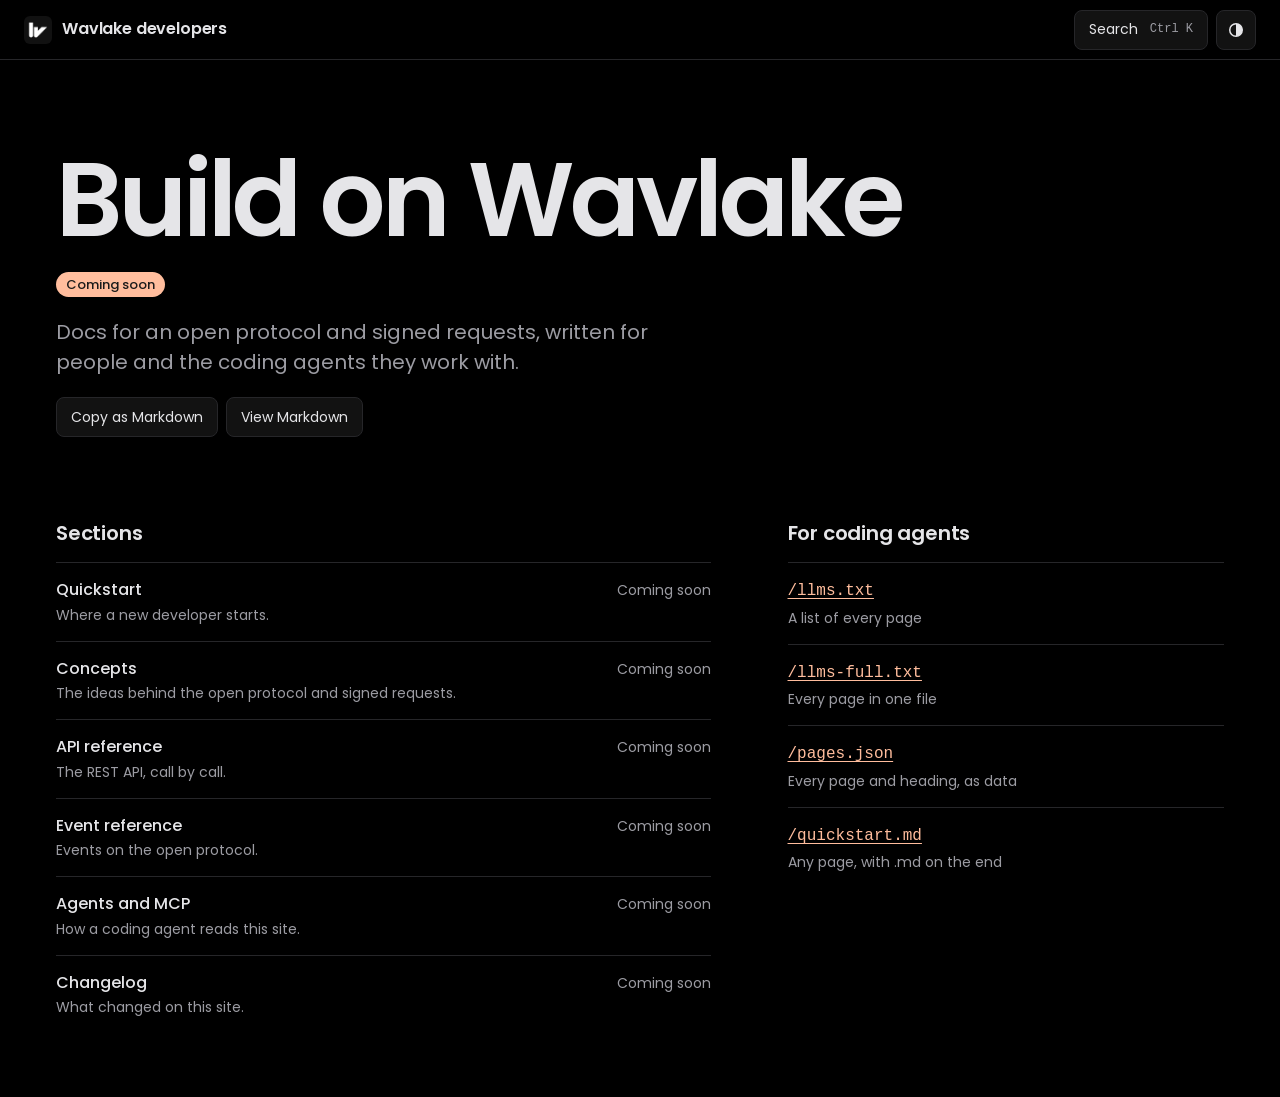
==== commit 10109e9d: "Publish the developer site shell, with the old API docs at /legacy/ Built from the monorepo at dd8a4" ====
--- a/index.html
+++ b/index.html
@@ -1,19 +1,10 @@
-<!-- HTML for static distribution bundle build -->
-<!DOCTYPE html>
-<html lang="en">
-  <head>
-    <meta charset="UTF-8">
-    <title>Swagger UI</title>
-    <link rel="stylesheet" type="text/css" href="dist/swagger-ui.css" />
-    <link rel="stylesheet" type="text/css" href="dist/index.css" />
-    <link rel="icon" type="image/png" href="dist/favicon-32x32.png" sizes="32x32" />
-    <link rel="icon" type="image/png" href="dist/favicon-16x16.png" sizes="16x16" />
-  </head>
-
-  <body>
-    <div id="swagger-ui"></div>
-    <script src="dist/swagger-ui-bundle.js" charset="UTF-8"> </script>
-    <script src="dist/swagger-ui-standalone-preset.js" charset="UTF-8"> </script>
-    <script src="dist/swagger-initializer.js" charset="UTF-8"> </script>
-  </body>
-</html>
+<!DOCTYPE html><html lang="en"><head><meta charset="utf-8"><meta name="viewport" content="width=device-width, initial-scale=1"><title>Wavlake developers</title><meta name="description" content="Docs for an open protocol and signed requests, written for people and the coding agents they work with."><link rel="canonical" href="https://dev.wavlake.com/"><link rel="alternate" type="text/markdown" href="/index.md"><link rel="llms-txt" href="/llms.txt"><link rel="icon" href="/favicon.ico" sizes="any"><link rel="apple-touch-icon" href="/apple-touch-icon.png"><meta name="theme-color" content="#000000"><script>
+      document.documentElement.classList.add('js');
+      try {
+        if (localStorage.getItem('wavlake-dev-theme') === 'light') {
+          document.documentElement.dataset.theme = 'light';
+        }
+      } catch {
+        /* No storage: stay on the default theme. */
+      }
+    </script><link rel="stylesheet" href="/_astro/Base.DoT3iGsQ.css"></head><body><a class="skip" href="#content">Skip to content</a><header class="top"><a class="brand" href="/"><img src="/wavlake-icon-128.png" alt="Wavlake" width="28" height="28"><span>Wavlake developers</span></a><div class="top-tools"><button class="search-button" type="button" popovertarget="search-panel"><span>Search</span><kbd class="js-only" data-other-hint="Ctrl K">⌘K</kbd></button><button class="theme-button js-only" type="button" aria-label="Switch to light theme" data-theme-toggle data-to-light="Switch to light theme" data-to-dark="Switch to dark theme"><svg viewBox="0 0 16 16" aria-hidden="true" focusable="false"><circle cx="8" cy="8" r="6.25" fill="none" stroke="currentColor" stroke-width="1.5"></circle><path d="M8 1.75a6.25 6.25 0 0 1 0 12.5z" fill="currentColor"></path></svg></button></div><div id="search-panel" class="search" popover role="dialog" aria-label="Search this site"><input class="search-input js-only" type="search" placeholder="Find a page" aria-label="Search this site" autocomplete="off" data-search-input><ul class="search-list"><li data-search-item="build on wavlake docs for an open protocol and signed requests, written for people and the coding agents they work with."><a href="/"><span class="search-title">Build on Wavlake</span><span class="search-summary">Docs for an open protocol and signed requests, written for people and the coding agents they work with.</span></a></li><li data-search-item="quickstart where a new developer starts."><a href="/quickstart/"><span class="search-title">Quickstart</span><span class="search-summary">Where a new developer starts.</span></a></li><li data-search-item="concepts the ideas behind the open protocol and signed requests."><a href="/concepts/"><span class="search-title">Concepts</span><span class="search-summary">The ideas behind the open protocol and signed requests.</span></a></li><li data-search-item="api reference the rest api, call by call."><a href="/api-reference/"><span class="search-title">API reference</span><span class="search-summary">The REST API, call by call.</span></a></li><li data-search-item="event reference events on the open protocol."><a href="/event-reference/"><span class="search-title">Event reference</span><span class="search-summary">Events on the open protocol.</span></a></li><li data-search-item="agents and mcp how a coding agent reads this site."><a href="/agents-and-mcp/"><span class="search-title">Agents and MCP</span><span class="search-summary">How a coding agent reads this site.</span></a></li><li data-search-item="changelog what changed on this site."><a href="/changelog/"><span class="search-title">Changelog</span><span class="search-summary">What changed on this site.</span></a></li></ul><p class="search-empty" hidden data-search-empty>No page matches that.</p></div></header><main id="content" class="landing"><section class="hero"><h1>Build on Wavlake</h1><p class="pill">Coming soon</p><p class="lede">Docs for an open protocol and signed requests, written for people and the coding agents they work with.</p><div class="actions"><button class="action js-only" type="button" data-markdown="/index.md" data-copied="Copied" data-failed="Could not copy. Open the Markdown page instead.">Copy as Markdown</button><a class="action" href="/index.md">View Markdown</a><span class="action-status" role="status" data-copy-status></span></div></section><div class="index"><section aria-labelledby="sections"><h2 id="sections">Sections</h2><nav aria-labelledby="sections"><ul class="tracks"><li><a href="/quickstart/"><span class="track-title">Quickstart</span><span class="track-status">Coming soon</span><span class="track-summary">Where a new developer starts.</span></a></li><li><a href="/concepts/"><span class="track-title">Concepts</span><span class="track-status">Coming soon</span><span class="track-summary">The ideas behind the open protocol and signed requests.</span></a></li><li><a href="/api-reference/"><span class="track-title">API reference</span><span class="track-status">Coming soon</span><span class="track-summary">The REST API, call by call.</span></a></li><li><a href="/event-reference/"><span class="track-title">Event reference</span><span class="track-status">Coming soon</span><span class="track-summary">Events on the open protocol.</span></a></li><li><a href="/agents-and-mcp/"><span class="track-title">Agents and MCP</span><span class="track-status">Coming soon</span><span class="track-summary">How a coding agent reads this site.</span></a></li><li><a href="/changelog/"><span class="track-title">Changelog</span><span class="track-status">Coming soon</span><span class="track-summary">What changed on this site.</span></a></li></ul></nav></section><section aria-labelledby="for-coding-agents"><h2 id="for-coding-agents">For coding agents</h2><ul class="files"><li><a href="/llms.txt"><code>/llms.txt</code></a><span>A list of every page</span></li><li><a href="/llms-full.txt"><code>/llms-full.txt</code></a><span>Every page in one file</span></li><li><a href="/pages.json"><code>/pages.json</code></a><span>Every page and heading, as data</span></li><li><a href="/quickstart.md"><code>/quickstart.md</code></a><span>Any page, with .md on the end</span></li></ul></section></div></main><script type="module">var e=document.documentElement;function t(){let t=document.querySelector(`[data-theme-toggle]`);if(!t)return;let n=()=>{let n=e.dataset.theme===`light`;t.setAttribute(`aria-label`,(n?t.dataset.toDark:t.dataset.toLight)??``)};n(),t.addEventListener(`click`,()=>{let t=e.dataset.theme===`light`?`dark`:`light`;t===`light`?e.dataset.theme=`light`:delete e.dataset.theme;try{localStorage.setItem(`wavlake-dev-theme`,t)}catch{}n()})}function n(){let e=document.querySelector(`#search-panel`),t=e?.querySelector(`[data-search-input]`),n=e?.querySelector(`[data-search-empty]`);if(!e||!t||!n)return;let r=[...e.querySelectorAll(`[data-search-item]`)],i=document.querySelector(`[data-other-hint]`);i&&!/mac|iphone|ipad/i.test(navigator.userAgent)&&(i.textContent=i.dataset.otherHint??``),document.addEventListener(`keydown`,t=>{(t.metaKey||t.ctrlKey)&&t.key.toLowerCase()===`k`&&(t.preventDefault(),e.togglePopover())}),e.addEventListener(`toggle`,e=>{e.newState===`open`&&t.focus()}),t.addEventListener(`input`,()=>{let e=t.value.trim().toLowerCase(),i=0;for(let t of r){let n=(t.dataset.searchItem??``).includes(e);t.hidden=!n,n&&(i+=1)}n.hidden=i>0}),t.addEventListener(`keydown`,e=>{e.key===`Enter`&&(e.preventDefault(),r.find(e=>!e.hidden)?.querySelector(`a`)?.click())})}async function r(e){let t=fetch(e).then(e=>{if(!e.ok)throw Error(String(e.status));return e.text()});if(typeof ClipboardItem==`function`&&navigator.clipboard?.write){let e=t.then(e=>new Blob([e],{type:`text/plain`}));await navigator.clipboard.write([new ClipboardItem({"text/plain":e})])}else await navigator.clipboard.writeText(await t)}function i(){for(let e of document.querySelectorAll(`[data-markdown]`)){let t=e.parentElement?.querySelector(`[data-copy-status]`);e.addEventListener(`click`,()=>{r(e.dataset.markdown??``).then(()=>{t&&(t.textContent=e.dataset.copied??``)},()=>{t&&(t.textContent=e.dataset.failed??``)})})}}t(),n(),i();</script></body></html>
--- a/_astro/Base.DoT3iGsQ.css
+++ b/_astro/Base.DoT3iGsQ.css
@@ -0,0 +1 @@
+@font-face{font-family:Poppins;font-style:normal;font-display:swap;font-weight:400;src:url(/_astro/poppins-latin-400-normal.cpxAROuN.woff2)format("woff2"),url(/_astro/poppins-latin-400-normal.BOb3E3N0.woff)format("woff")}@font-face{font-family:Poppins;font-style:normal;font-display:swap;font-weight:500;src:url(/_astro/poppins-latin-500-normal.C8OXljZJ.woff2)format("woff2"),url(/_astro/poppins-latin-500-normal.DGXqpDMm.woff)format("woff")}@font-face{font-family:Poppins;font-style:normal;font-display:swap;font-weight:600;src:url(/_astro/poppins-latin-600-normal.zEkxB9Mr.woff2)format("woff2"),url(/_astro/poppins-latin-600-normal.BJdTmd5m.woff)format("woff")}:root{color-scheme:dark;--page:#000;--surface:#121212;--raised:#1c1c1e;--line:#262629;--text:#e5e5e8;--muted:#9c9ca3;--link:#ffbd9d;--focus:#ffbd9d;--peach:#ffbd9d;--on-peach:#1a1a1a;--code-surface:#121212;--code-text:#e5e5e8;--code-comment:#9c9ca3;--code-string:#ffbd9d;--code-word:#fff}:root[data-theme=light]{color-scheme:light;--page:#f6f6f6;--surface:#fff;--raised:#f0f0f0;--line:#e6e6e6;--text:#171717;--muted:#626262;--link:#171717;--focus:#171717;--code-surface:#fff;--code-text:#171717;--code-comment:#626262;--code-string:#8a3d12;--code-word:#171717}*,:before,:after{box-sizing:border-box}html{-webkit-text-size-adjust:100%;scroll-padding-top:5rem;font-size:100%}body{background:var(--page);min-height:100vh;color:var(--text);margin:0;font-family:Poppins,ui-sans-serif,system-ui,sans-serif;font-size:1rem;line-height:1.65}h1,h2,h3,p,ul,figure{margin:0}ul{padding:0;list-style:none}a{color:var(--link);text-underline-offset:.2em}code,kbd,pre{font-family:ui-monospace,SF Mono,Menlo,Consolas,monospace}:focus-visible{outline:2px solid var(--focus);outline-offset:2px;border-radius:2px}html:not(.js) .js-only{display:none}.skip{z-index:30;background:var(--peach);color:var(--on-peach);padding:.5rem .75rem;position:absolute;top:-4rem;left:1rem}.skip:focus{top:.5rem}.top{z-index:20;background:var(--page);border-bottom:1px solid var(--line);justify-content:space-between;align-items:center;gap:1rem;height:3.75rem;padding:0 1.5rem;display:flex;position:sticky;top:0}.brand{min-width:0;color:var(--text);letter-spacing:-.01em;white-space:nowrap;align-items:center;gap:.625rem;font-weight:600;text-decoration:none;display:inline-flex}.brand img{border-radius:6px}.top-tools{align-items:center;gap:.5rem;display:flex}.search-button,.theme-button,.action{border:1px solid var(--line);background:var(--surface);min-height:2.5rem;color:var(--text);font:inherit;cursor:pointer;border-radius:8px;justify-content:center;align-items:center;gap:.75rem;padding:0 .875rem;font-size:.875rem;text-decoration:none;display:inline-flex}.search-button:hover,.theme-button:hover,.action:hover{background:var(--raised)}.search-button kbd{color:var(--muted);font-size:.75rem}.theme-button{width:2.5rem;padding:0}.theme-button svg{width:1rem;height:1rem}.search{border:1px solid var(--line);background:var(--surface);width:min(36rem,100vw - 2rem);max-height:70vh;color:var(--text);border-radius:12px;margin:0;padding:0;position:fixed;inset:12vh auto auto 50%;overflow:auto;transform:translate(-50%)}.search::backdrop{background:#0009}.search-input{border:0;border-bottom:1px solid var(--line);background:var(--surface);width:100%;color:var(--text);font:inherit;padding:.875rem 1rem;position:sticky;top:0}.search-input::placeholder{color:var(--muted)}.search-list a{color:var(--text);padding:.625rem 1rem;text-decoration:none;display:block}.search-list a:hover,.search-list a:focus-visible{background:var(--raised)}.search-title{font-weight:500;display:block}.search-summary,.search-empty{color:var(--muted);font-size:.875rem;display:block}.search-empty{padding:.75rem 1rem}.pill{background:var(--peach);color:var(--on-peach);border-radius:999px;padding:.125rem .625rem;font-size:.8125rem;font-weight:500;display:inline-block}.landing{max-width:76rem;margin:0 auto;padding:clamp(2.5rem,7vw,5.5rem) 1.5rem 4rem}.hero{justify-items:start;gap:1.25rem;display:grid}.hero h1{letter-spacing:-.04em;font-size:clamp(2.5rem,9.5vw,6.5rem);font-weight:600;line-height:1}.lede{max-width:38rem;color:var(--muted);font-size:clamp(1.0625rem,2vw,1.25rem);line-height:1.5}.index{grid-template-columns:minmax(0,3fr) minmax(0,2fr);gap:clamp(2.5rem,6vw,5rem);margin-top:clamp(3rem,7vw,5rem);display:grid}.index h2{letter-spacing:-.01em;margin-bottom:.75rem;font-size:1.25rem;font-weight:600}.tracks li{border-top:1px solid var(--line)}.tracks a{color:var(--text);grid-template-columns:minmax(0,1fr) auto;align-items:center;column-gap:1.25rem;padding:.875rem 0;text-decoration:none;display:grid}.tracks a:hover .track-title{text-underline-offset:.2em;text-decoration:underline}.track-title{font-weight:500}.track-status,.track-summary{color:var(--muted);font-size:.875rem}.track-summary{grid-column:1/-1}.files li{border-top:1px solid var(--line);gap:.125rem;padding:.875rem 0;display:grid}.files span{color:var(--muted);font-size:.875rem}.frame{grid-template-columns:15rem minmax(0,1fr) 13.5rem;gap:3rem;max-width:90rem;margin:0 auto;padding:0 1.5rem;display:grid}.frame-side,.frame-contents{align-self:start;max-height:calc(100vh - 3.75rem);padding:2rem 0;font-size:.875rem;position:sticky;top:3.75rem;overflow-y:auto}.frame-main{min-width:0;max-width:44rem;padding:2.5rem 0 4rem}.side a{color:var(--muted);border-radius:6px;padding:.3125rem .75rem;text-decoration:none;display:block}.side a:hover{color:var(--text)}.side a[aria-current=page]{background:var(--raised);color:var(--text);font-weight:500}.side ul{border-left:1px solid var(--line);margin-left:.75rem}.contents-label{color:var(--text);margin-bottom:.5rem;font-weight:500}.contents a{color:var(--muted);padding:.1875rem 0;text-decoration:none;display:block}.contents a:hover{color:var(--text)}.contents .depth-3{padding-left:.75rem}.fold{border:1px solid var(--line);background:var(--surface);border-radius:8px;margin-bottom:1.25rem;font-size:.875rem;display:none}.fold summary{cursor:pointer;min-height:2.75rem;padding:.625rem .875rem;font-weight:500}.fold nav{padding:0 .875rem .75rem}.article-head{border-bottom:1px solid var(--line);justify-items:start;gap:.875rem;margin-bottom:2rem;padding-bottom:1.75rem;display:grid}.article-head h1{letter-spacing:-.03em;font-size:clamp(2.125rem,6vw,3rem);font-weight:600;line-height:1.1}.article-summary{color:var(--muted);font-size:1.125rem;line-height:1.5}.article-origin{color:var(--muted);font-size:.875rem}.actions{flex-wrap:wrap;align-items:center;gap:.5rem;display:flex}.action-status{color:var(--muted);font-size:.875rem}.prose{overflow-wrap:anywhere}.prose>*+*{margin-top:1rem}.prose h2{letter-spacing:-.02em;margin-top:2.5rem;font-size:1.5rem;font-weight:600;line-height:1.25}.prose h3{margin-top:2rem;font-size:1.125rem;font-weight:600;line-height:1.35}.prose h2 a,.prose h3 a{color:inherit;text-decoration:none}.prose h2 a:hover,.prose h3 a:hover{text-decoration:underline}.prose>:first-child{margin-top:0}.prose ul{padding-left:1.25rem;list-style:outside}.prose :not(pre)>code{background:var(--raised);border-radius:4px;padding:.125rem .3125rem;font-size:.875em}.prose pre{border:1px solid var(--line);background:var(--code-surface);overflow-wrap:normal;border-radius:10px;padding:1rem 1.125rem;font-size:.875rem;line-height:1.6;overflow-x:auto}.prose pre,.prose pre span{color:var(--shiki-dark)}:root[data-theme=light] .prose pre,:root[data-theme=light] .prose pre span{color:var(--shiki-light)}.prose table{border-collapse:collapse;width:100%;font-size:.875rem;display:block;overflow-x:auto}.prose th,.prose td{overflow-wrap:normal;border:1px solid var(--line);text-align:left;vertical-align:top;padding:.5rem .75rem}.pager{border-top:1px solid var(--line);justify-content:space-between;gap:1rem;margin-top:3.5rem;padding-top:1.5rem;display:flex}.pager a{color:var(--text);font-weight:500;text-decoration:none;display:grid}.pager a:hover{text-underline-offset:.2em;text-decoration:underline}.pager span{color:var(--muted);font-size:.8125rem;font-weight:400}.pager-next{text-align:right;margin-left:auto}@media (width<=75rem){.frame{grid-template-columns:14rem minmax(0,1fr)}.frame-contents{display:none}.frame-main>.fold:not(:first-child){display:block}}@media (width<=56rem){.frame{grid-template-columns:minmax(0,1fr);padding:0 1rem}.frame-side{display:none}.frame-main{max-width:none;padding-top:1.25rem}.frame-main>.fold{display:block}.top{padding:0 1rem}.landing{padding-left:1rem;padding-right:1rem}.index{grid-template-columns:minmax(0,1fr)}}@media (width<=30rem){.brand span{display:none}.search-button{padding:0 .75rem}}
